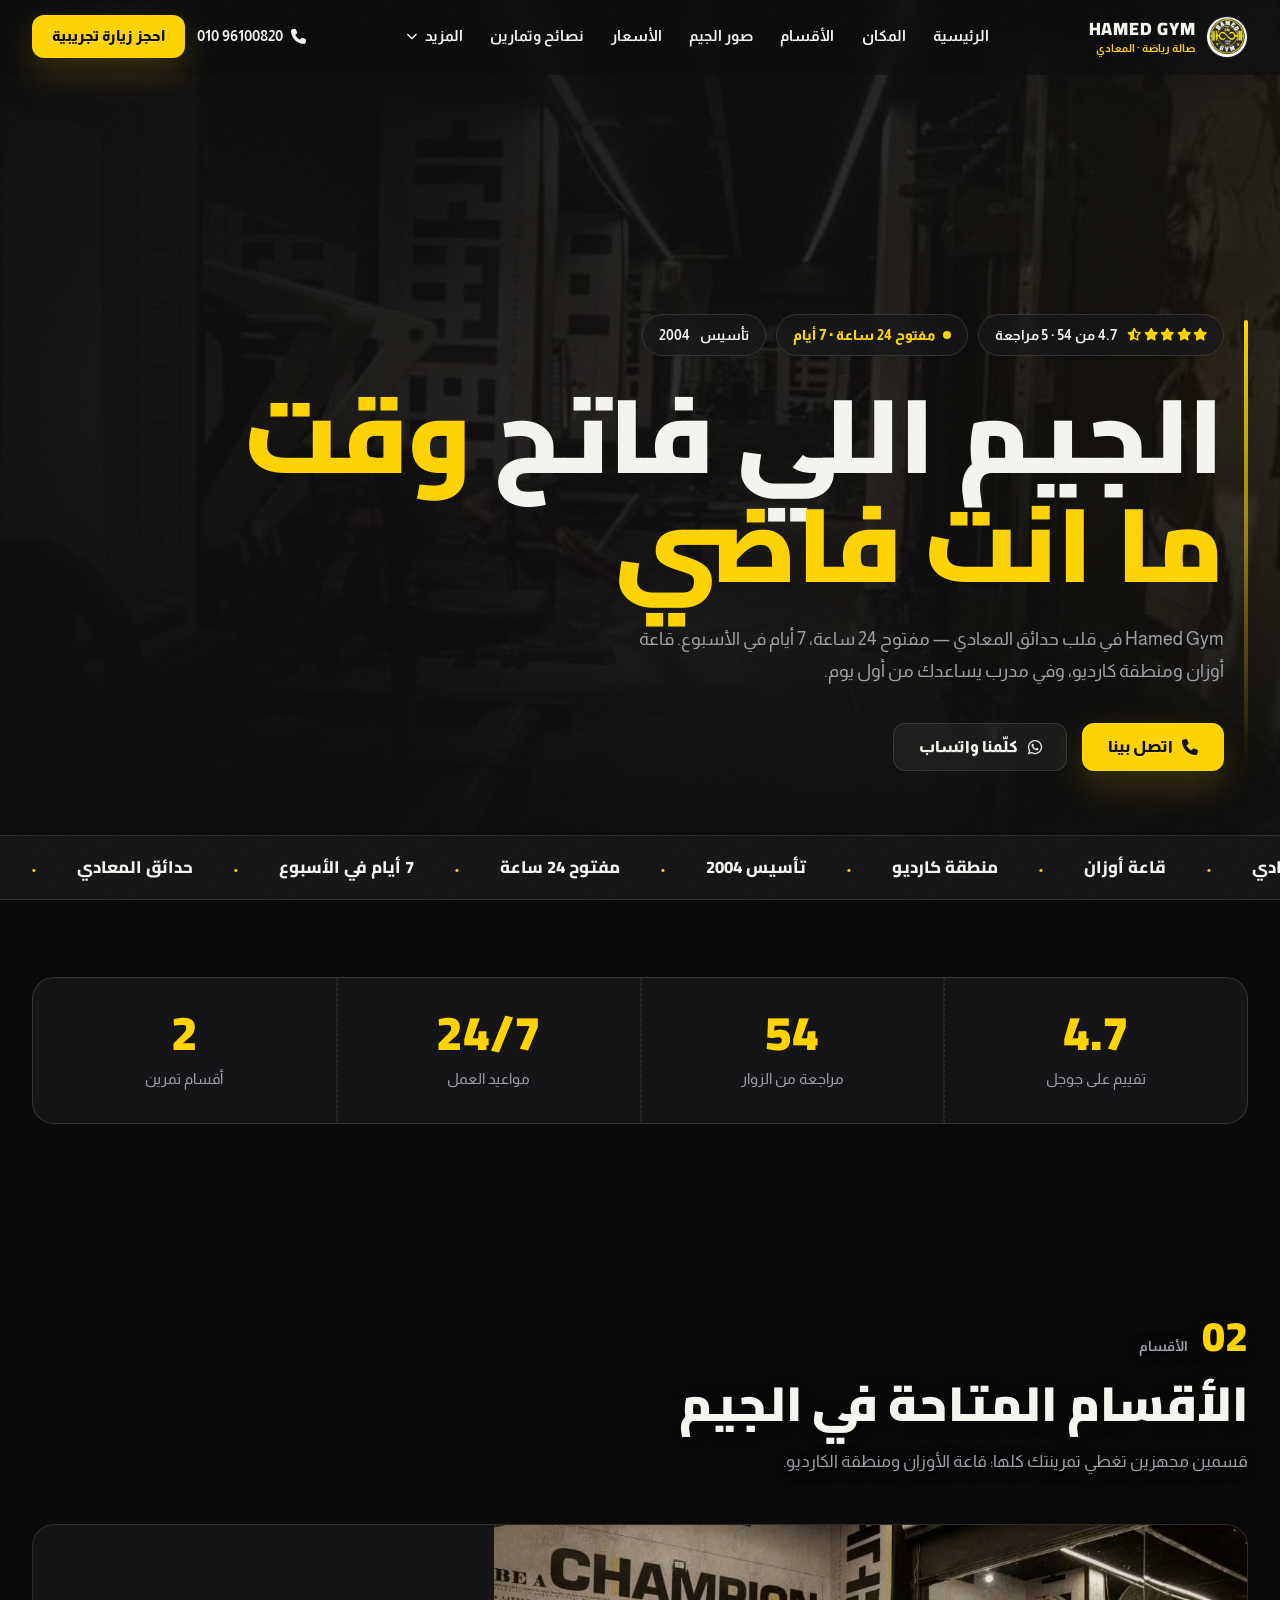
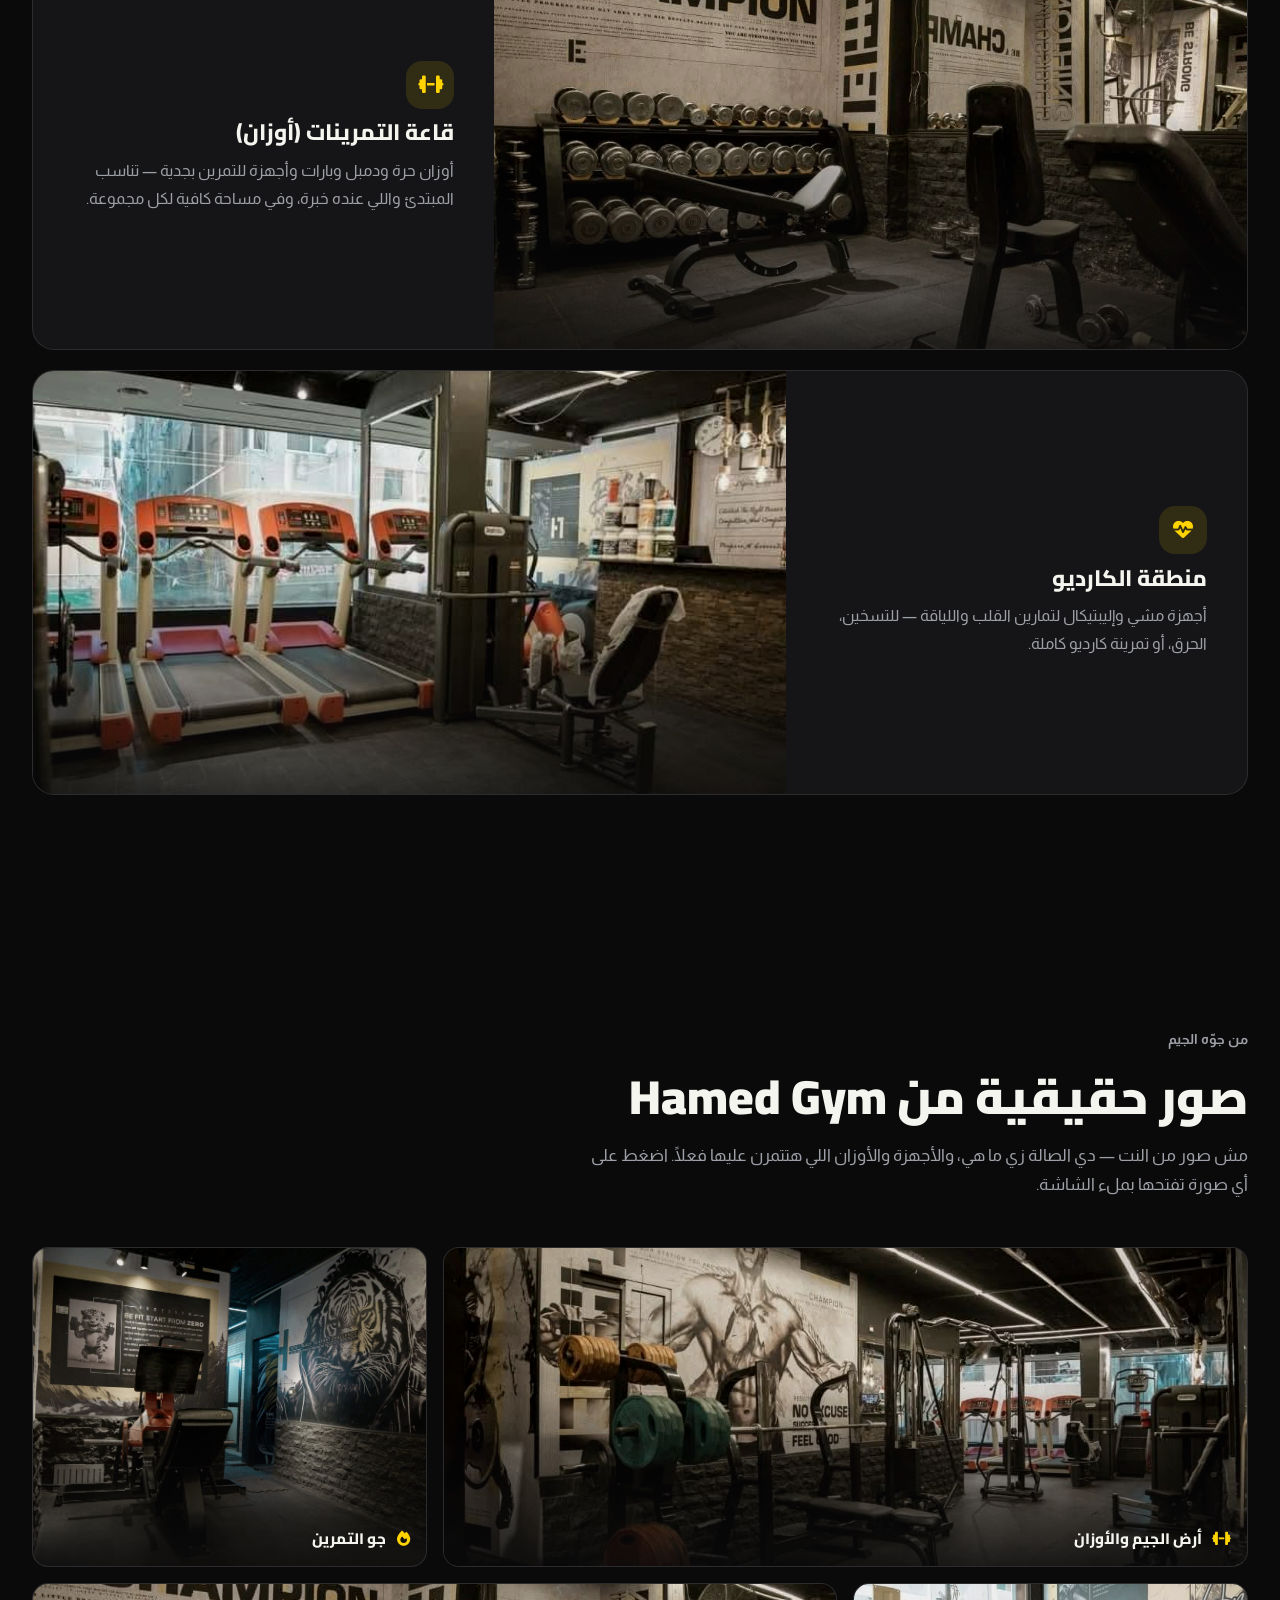
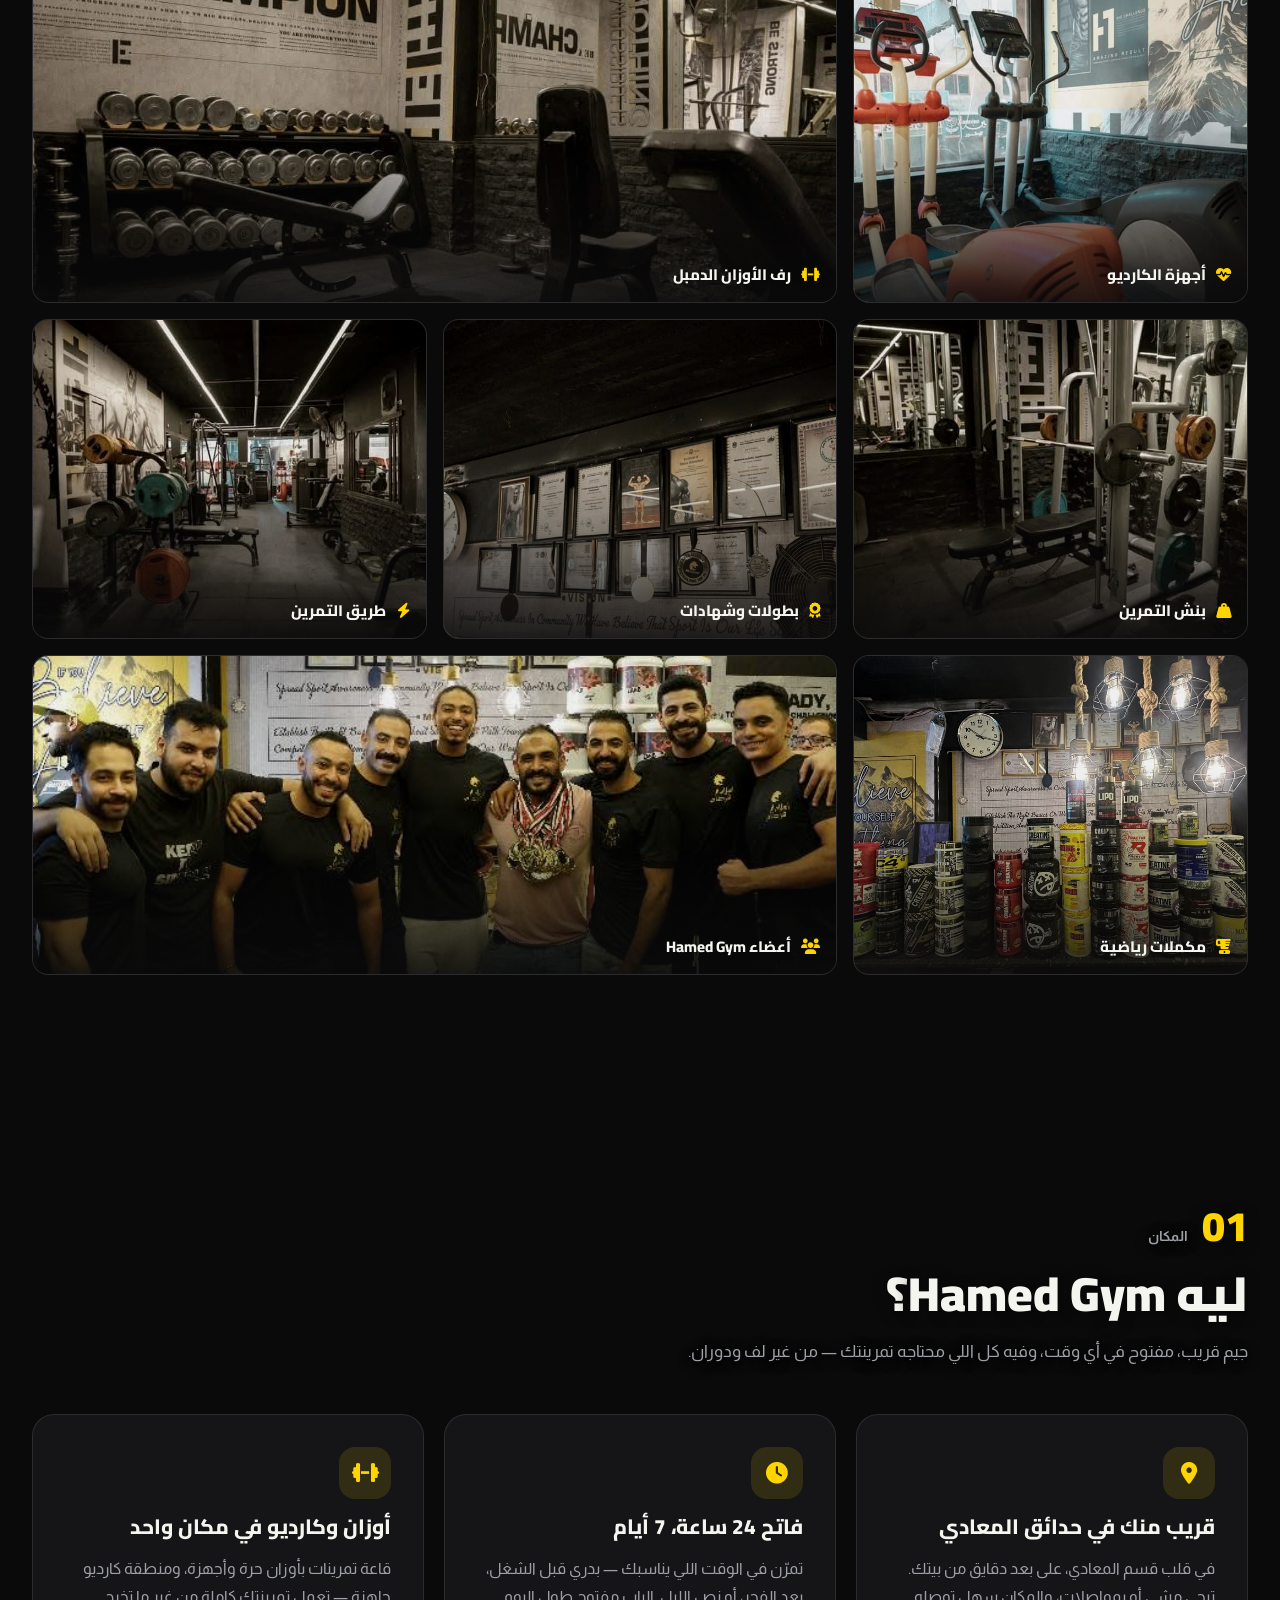
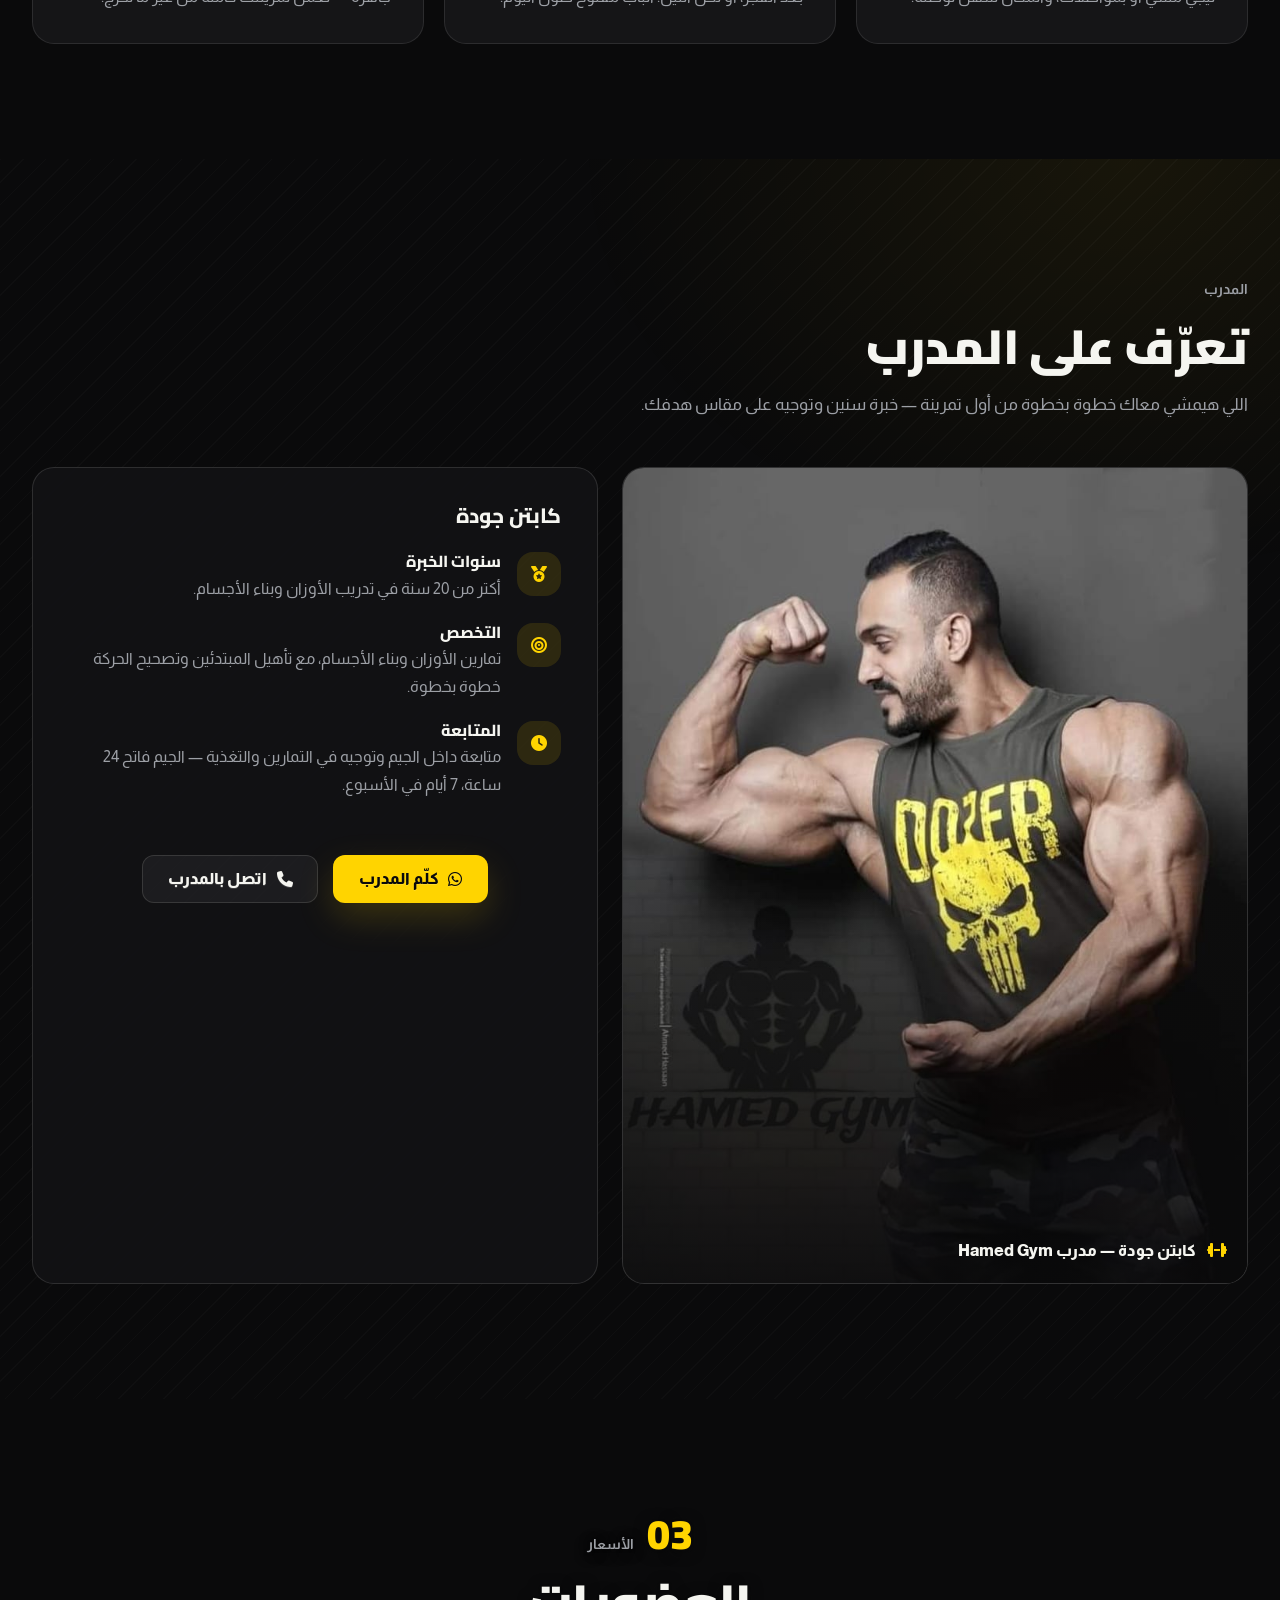
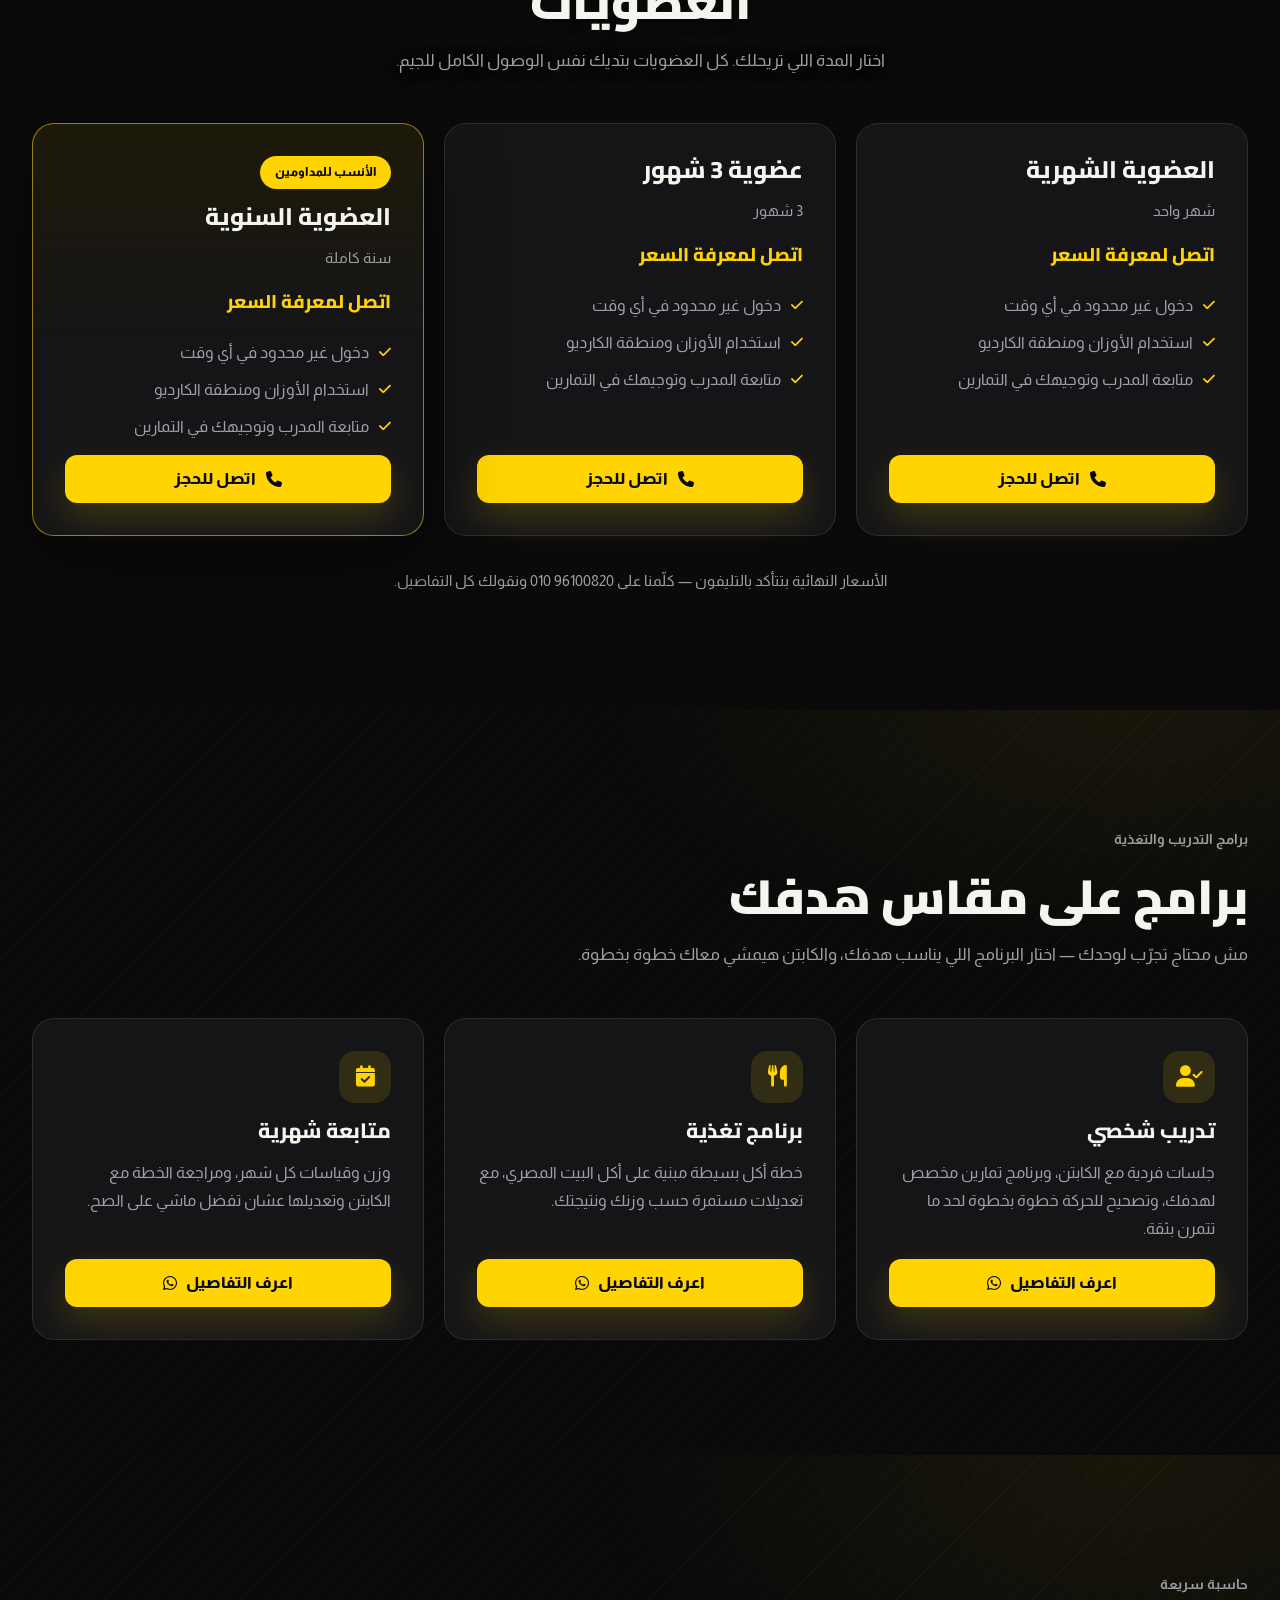
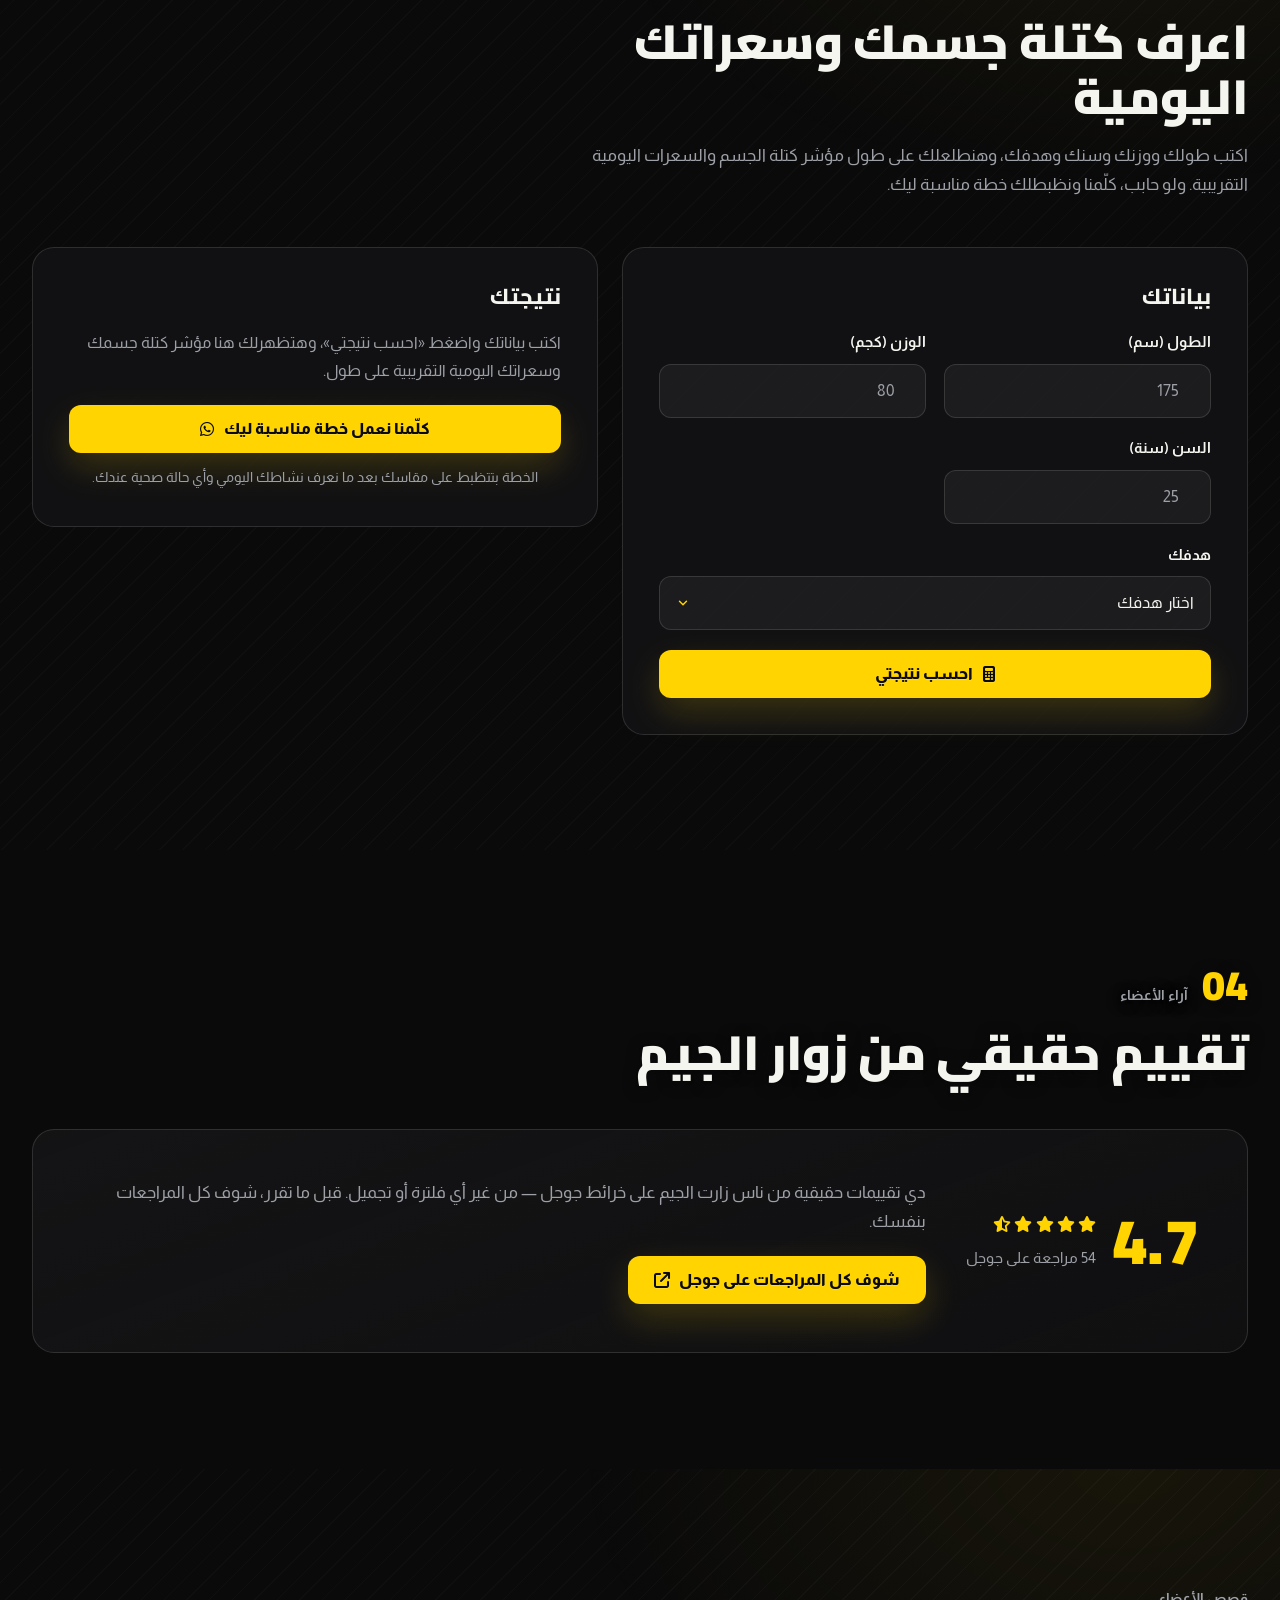
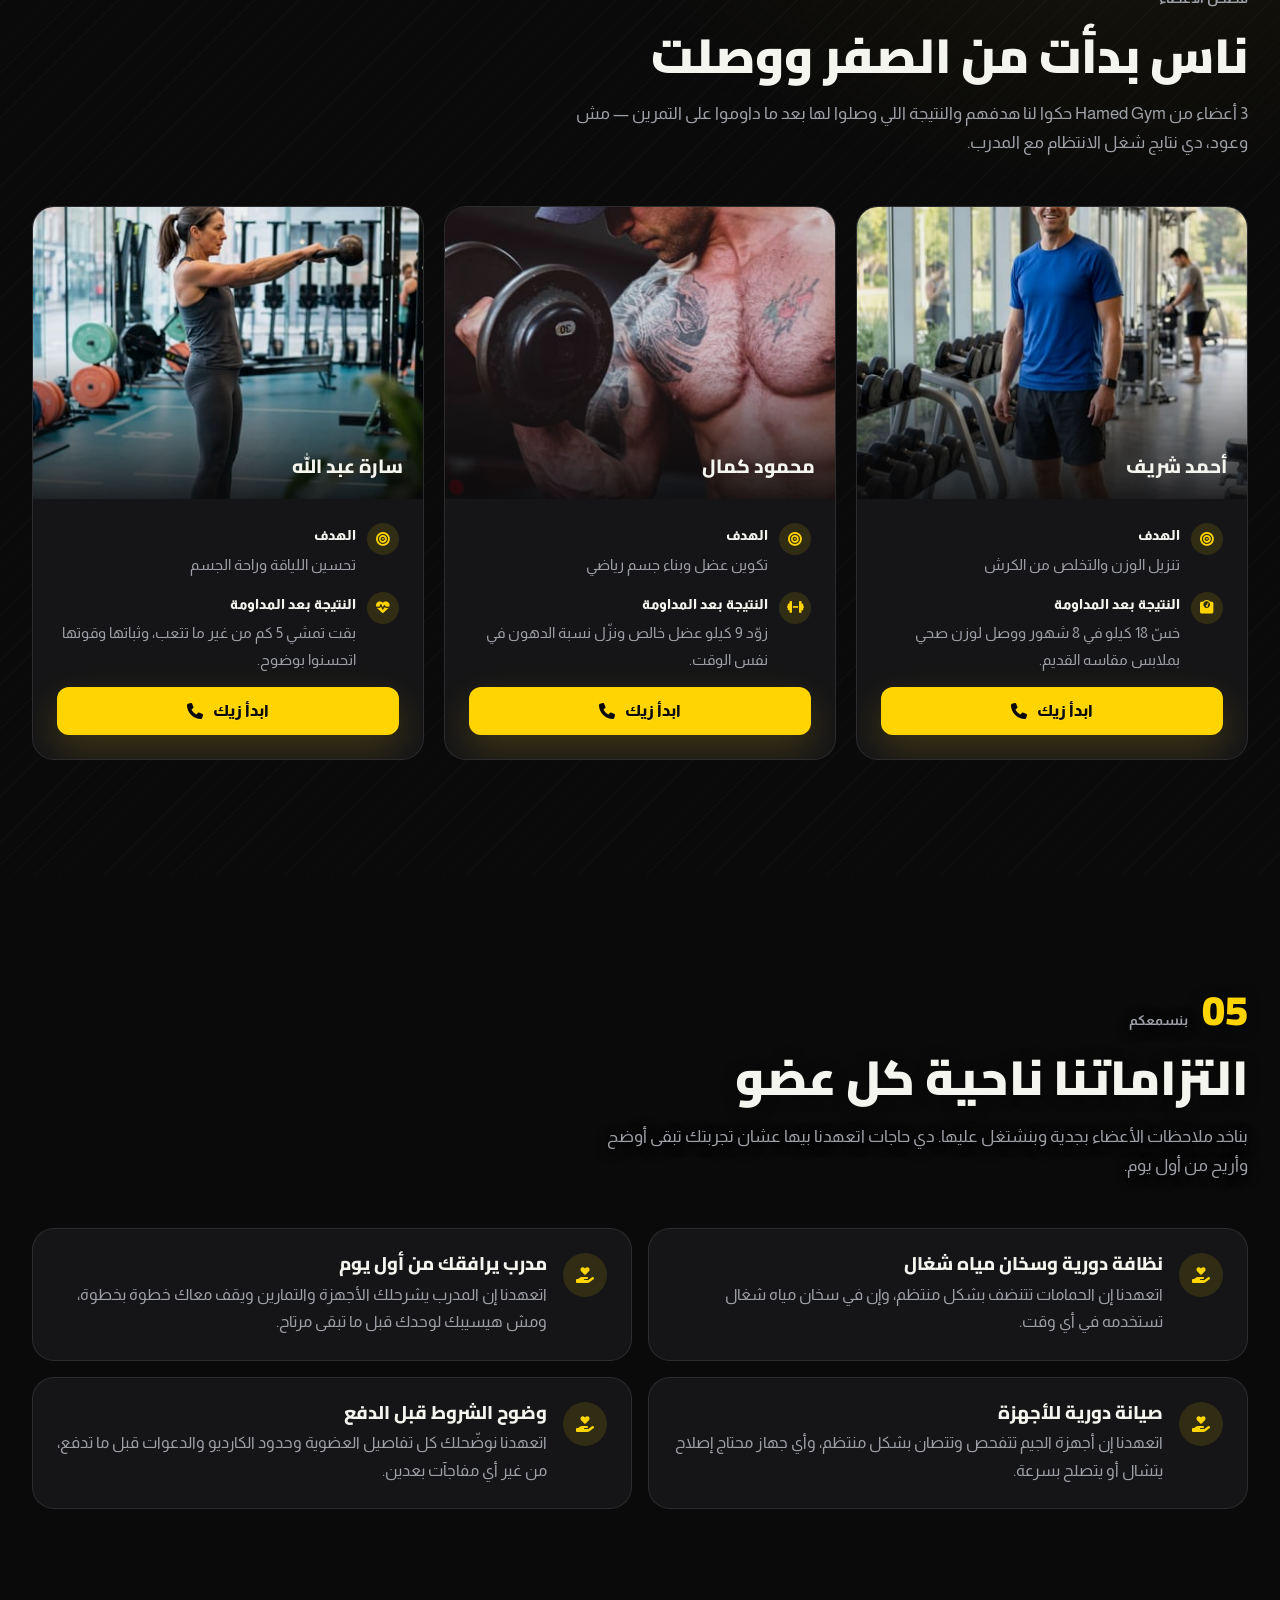
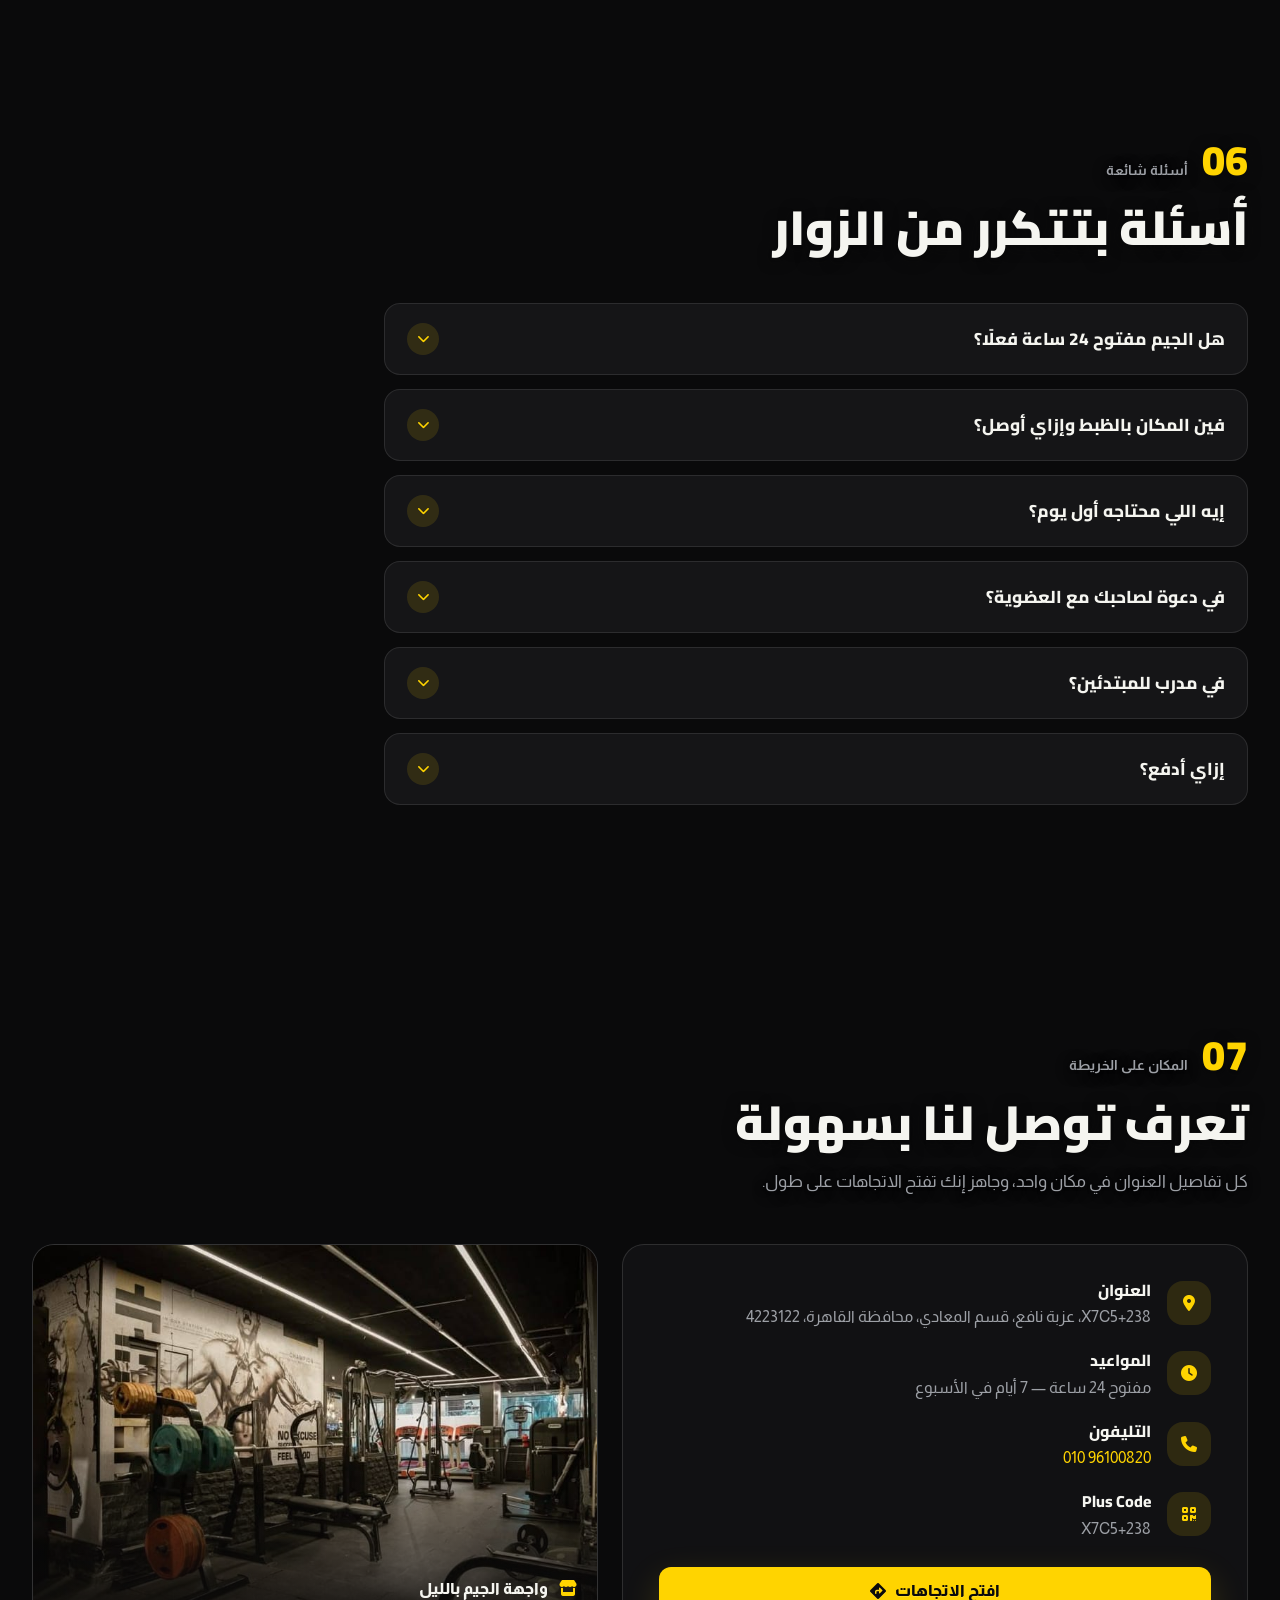
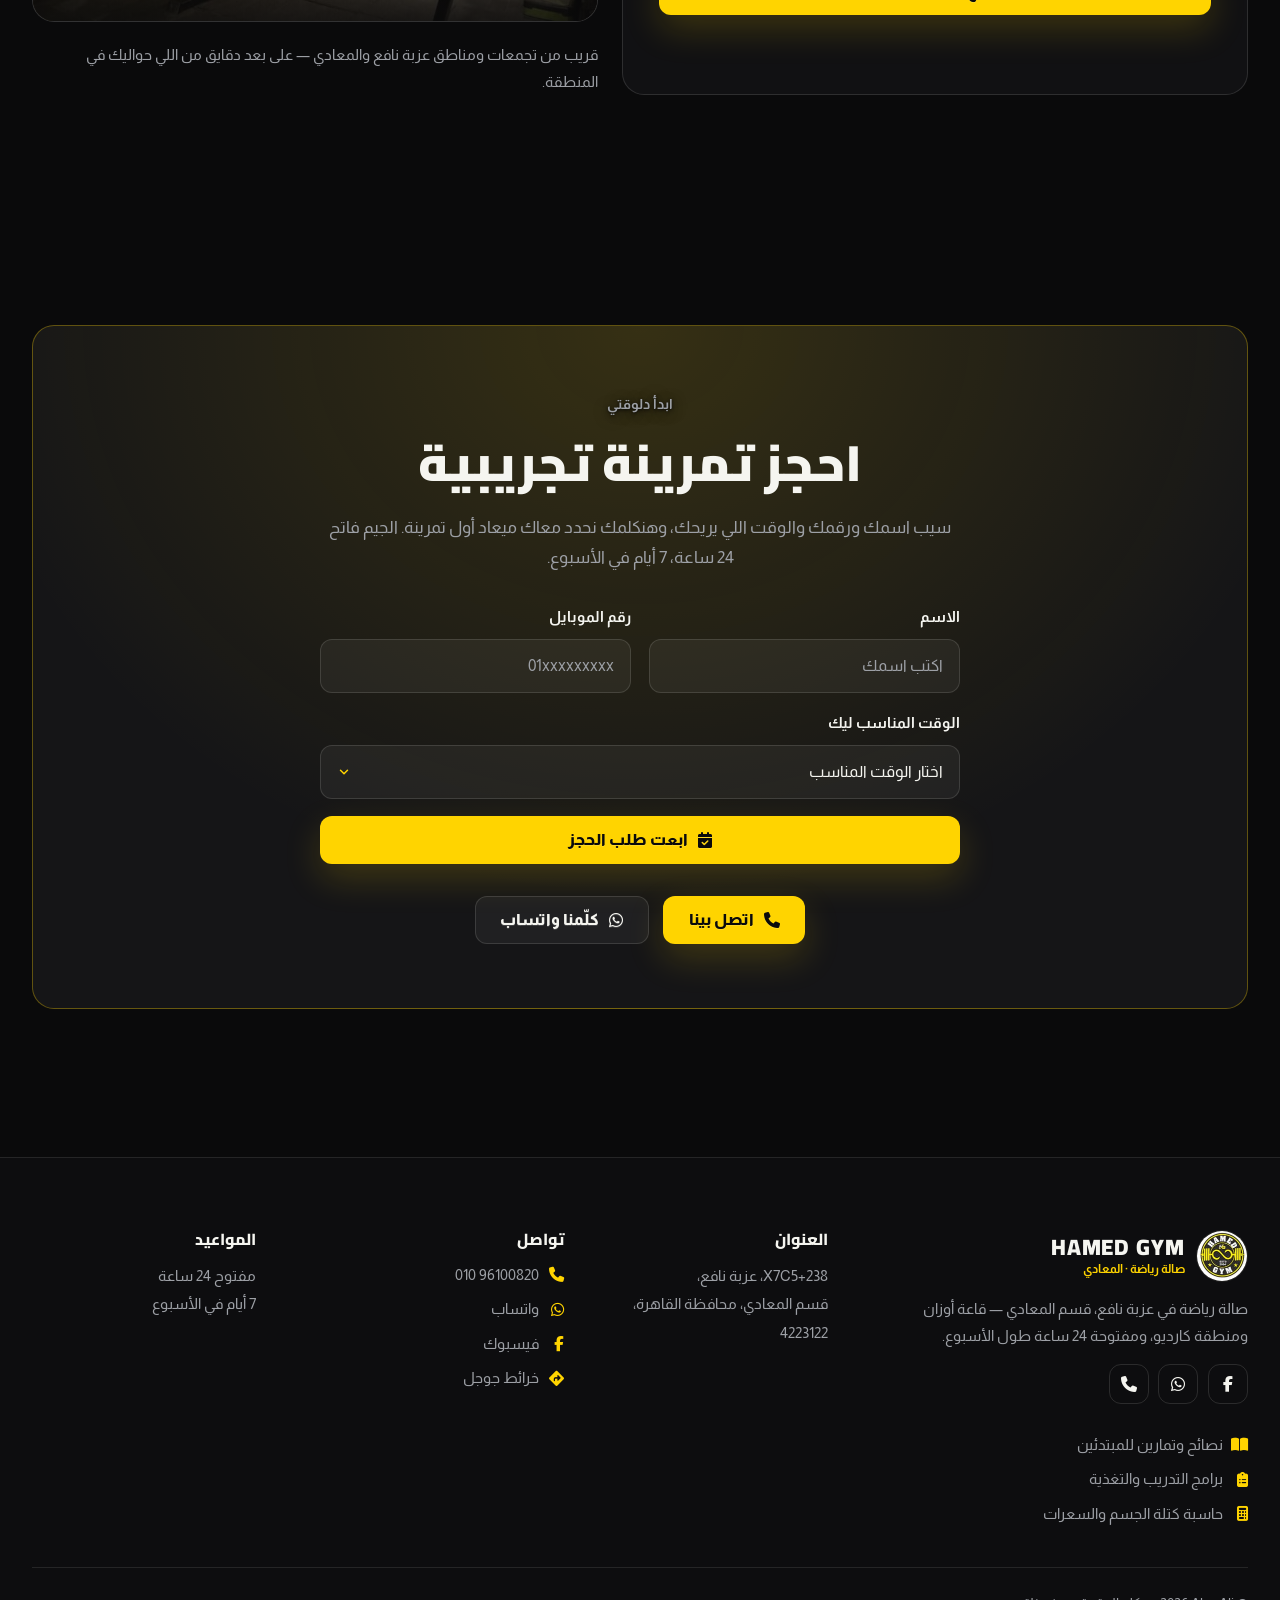
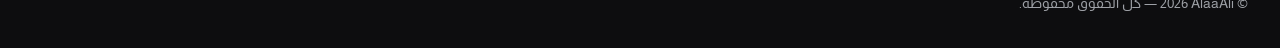
==== index.html @ 1ca91925 "Hamed Gym - pixel-perfect site + Decap CMS" ====
<!DOCTYPE html>
<html lang="ar" dir="rtl" class="scroll-smooth js"><head><script>window.isManagment = "1";</script><script>window.IsManagment = "1";window.APP_PROJECT_ID = "e92ae6b4af1916db12768a7b8a8fb048";window.__CDN_BASE_URL__ = "https:\/\/cdn-cms-s-8-4.f-static.net\/manager\/ai_app_builder\/v3\/assets\/";window.APP_CURRENCIES = {"isActive":false,"currencies":{"EGP":{"code":"EGP","label":"Egypt Pound","symbol":"\u0026#1580;.\u0026#1605;","symbolFirst":true,"rate":1,"isDefault":true}}};window.APP_TAX = {"productsTax":"","regions":[{"id":384735732,"regionName":"Rest of the World","countries":{"REST_WORLD":{}},"tax":{"option":"differentTax","differentTax":{"REST_WORLD":0},"basedOn":"shippingAddress","taxCalAfterShipping":false}}],"countryOptions":[{"code":"REST_WORLD","name":"REST_WORLD","states":[],"requiresState":false}]};window.APP_BUILDER_BASE_PATH = "\/manager\/ai_app_builder\/v3";window.APP_BUILDER_REALTIME_ENABLED = true;</script><link rel="stylesheet" href="assets/cdn-cms-s-8-4.f-static.net/versions/2/system_mini/css/minimize_appBuilder_v3.css" type="text/css" crossorigin="anonymous"><link rel="preconnect" href="https://cdnjs.cloudflare.com"><link rel="dns-prefetch" href="https://images.cdn-files-a.com">
<!-- Regular Meta Info -->
<title>Hamed Gym | صالة رياضة في المعادي — مفتوحة 24 ساعة</title>
<meta name="description" content="Hamed Gym في عزبة نافع بالمعادي: صالة رياضة مفتوحة 24 ساعة بقاعة أوزان ومنطقة كارديو، وتقييم 4.7 من 54 مراجعة على جوجل. اتصل أو...">
<meta name="keywords" content="صالة رياضة المعادي Hamed Gym">
<link rel="canonical" href="https://hamedgym.com/">
<!-- Favicon -->


<!-- Facebook Meta Info -->
<meta property="og:url" content="https://hamedgym.com/">
<meta property="og:image" content="https://hamedgym.com/assets/hero.jpg">
<meta property="og:description" content="Hamed Gym في عزبة نافع بالمعادي: صالة رياضة مفتوحة 24 ساعة بقاعة أوزان ومنطقة كارديو، وتقييم 4.7 من 54 مراجعة على جوجل. اتصل أو...">
<meta property="og:title" content="Hamed Gym | صالة رياضة في المعادي — مفتوحة 24 ساعة">
<meta property="og:site_name" content="Hamed Gym | صالة رياضة في المعادي — مفتوحة 24 ساعة">
<meta property="og:see_also" content="https://hamedgym.com">
<!-- Google+ Meta Info -->
<meta itemprop="name" content="Hamed Gym | صالة رياضة في المعادي — مفتوحة 24 ساعة">
<meta itemprop="description" content="Hamed Gym في عزبة نافع بالمعادي: صالة رياضة مفتوحة 24 ساعة بقاعة أوزان ومنطقة كارديو، وتقييم 4.7 من 54 مراجعة على جوجل. اتصل أو...">
<meta itemprop="image" content="assets/files.cdn-files-a.com/uploads/12644054/normal_6af80e34e3633.jpg">
<!-- Twitter Meta Info -->
<meta name="twitter:card" content="summary_large_image">
<meta name="twitter:url" content="https://hamedgym.com/">
<meta name="twitter:title" content="Hamed Gym | صالة رياضة في المعادي — مفتوحة 24 ساعة">
<meta name="twitter:description" content="Hamed Gym في عزبة نافع بالمعادي: صالة رياضة مفتوحة 24 ساعة بقاعة أوزان ومنطقة كارديو، وتقييم 4.7 من 54 مراجعة على جوجل. اتصل أو...">
<meta name="twitter:image" content="assets/files.cdn-files-a.com/uploads/12644054/normal_6af80e34e3633.jpg">

    <!-- Explain: Shared head content with fonts, Tailwind, daisyUI, and app CSS. -->
<meta charset="UTF-8">
<meta name="viewport" content="width=device-width, initial-scale=1.0">
<meta name="theme-color" content="#0B0B0C">
<script>document.documentElement.classList.add('js');</script>
<script>
/* ResizeObserver loop warnings are harmless (layout-only) — prevent them from surfacing as JS errors */
(function () {
    var RO_PARTS = ['ResizeObserver loop'];

    function isResizeObserverText(text) {
        if (typeof text !== 'string') {
            return false;
        }
        for (var i = 0; i < RO_PARTS.length; i += 1) {
            if (text.indexOf(RO_PARTS[i]) !== -1) {
                return true;
            }
        }
        return false;
    }

    window.addEventListener('error', function (event) {
        if (event && isResizeObserverText(event.message)) {
            event.preventDefault();
            event.stopImmediatePropagation();
            return false;
        }
        return undefined;
    }, true);

    window.addEventListener('unhandledrejection', function (event) {
        var reason = event ? event.reason : null;
        var message = reason && reason.message ? reason.message : '';
        if (isResizeObserverText(message)) {
            event.preventDefault();
            event.stopImmediatePropagation();
            return false;
        }
        return undefined;
    }, true);

    /* Run observer callbacks on the next frame so a callback can never resize itself into a loop */
    if (typeof window.ResizeObserver === 'function' && !window.ResizeObserver.__appFrameWrapped) {
        var NativeResizeObserver = window.ResizeObserver;

        var FrameResizeObserver = function (callback) {
            return new NativeResizeObserver(function (entries, observer) {
                window.requestAnimationFrame(function () {
                    callback(entries, observer);
                });
            });
        };

        FrameResizeObserver.prototype = NativeResizeObserver.prototype;
        FrameResizeObserver.__appFrameWrapped = true;
        window.ResizeObserver = FrameResizeObserver;
    }
})();
</script>

<link rel="stylesheet" href="assets/cdn-cms-s-8-4.f-static.net/manager/ai_app_builder/v3/assets/minimize_css/index.css">
<link rel="stylesheet" href="assets/cdnjs.cloudflare.com/ajax/libs/font-awesome/6.7.2/css/all.min.css">
<link rel="preconnect" href="https://fonts.googleapis.com">
<link rel="preconnect" href="https://fonts.gstatic.com" crossorigin="">
<link href="https://fonts.googleapis.com/css2?family=Cairo:wght@400;600;700;800;900&amp;family=Almarai:wght@400;700;800&amp;display=swap" rel="stylesheet">
<link rel="stylesheet" href="assets/cdn-cms-s-8-4.f-static.net/manager/ai_app_builder/v3/assets/css/theme.css">
<link rel="stylesheet" href="assets/cdn-cms-s-8-4.f-static.net/manager/ai_app_builder/v3/assets/css/main.css">
<link rel="stylesheet" href="assets/cdn-cms-s-8-4.f-static.net/manager/ai_app_builder/v3/assets/css/layout.css">
<link rel="stylesheet" href="assets/cdn-cms-s-8-4.f-static.net/manager/ai_app_builder/v3/assets/css/components.css">
<link rel="stylesheet" href="assets/cdn-cms-s-8-4.f-static.net/manager/ai_app_builder/v3/assets/css/sections.css">
<link rel="stylesheet" href="assets/cdn-cms-s-8-4.f-static.net/manager/ai_app_builder/v3/assets/css/footer.css"><style id="app-builder-recap-style">.grecaptcha-badge { visibility: hidden !important; opacity: 0 !important; pointer-events: none !important; transition: opacity 0.2s ease; }.grecaptcha-badge.app-builder-recap-show { visibility: visible !important; opacity: 1 !important; pointer-events: auto !important; }</style>  <link rel="stylesheet" href="site-fix.css">
  <link rel="icon" type="image/png" href="assets/logo.png">
</head>
<body>
    <a href="#top" class="skip-link">تخطَّ إلى المحتوى</a>
    <!-- Explain: Site navigation header with main navigation and mobile menu. -->
<header id="siteHeader" class="site-header">
    <nav class="site-nav container-shell" aria-label="التنقل الرئيسي">
        <a href="#top" class="brand" aria-label="Hamed Gym — الصفحة الرئيسية">
            <img class="brand__mark" alt="لوجو Hamed Gym" width="42" height="42" src="assets/files.cdn-files-a.com/uploads/12644054/100_6af80e35b2e79.jpg" srcset="assets/files.cdn-files-a.com/uploads/12644054/100_6af80e35b2e79.jpg 100w, assets/files.cdn-files-a.com/uploads/12644054/400_6af80e35b2e79.jpg 400w, assets/files.cdn-files-a.com/uploads/12644054/800_6af80e35b2e79.jpg 800w, assets/files.cdn-files-a.com/uploads/12644054/1200_6af80e35b2e79.jpg 1200w, assets/files.cdn-files-a.com/uploads/12644054/1600_6af80e35b2e79.jpg 1600w, assets/files.cdn-files-a.com/uploads/12644054/2000_6af80e35b2e79.jpg 2000w" sizes="43px" data-sizes-auto="1">
            <span class="brand__text">
                <span class="brand__name">HAMED GYM</span>
                <span class="brand__tag">صالة رياضة · المعادي</span>
            </span>
        </a>

        <div class="nav-links">
            <a href="#top">الرئيسية</a>
            <a href="#place">المكان</a>
            <a href="#facilities">الأقسام</a>
            <a href="#gallery">صور الجيم</a>
            <a href="#pricing">الأسعار</a>
            <a href="tips.html">نصائح وتمارين</a>
            <div class="nav-dropdown" id="navMore">
                <button type="button" class="nav-dropdown__toggle" aria-expanded="false" aria-haspopup="true">
                    المزيد <i class="fa-solid fa-chevron-down" aria-hidden="true"></i>
                </button>
                <div class="nav-dropdown__panel">
                    <a href="#trainer">المدرب</a>
                    <a href="#programs">برامج التدريب والتغذية</a>
                    <a href="#reviews">آراء الأعضاء</a>
                    <a href="#stories">قصص الأعضاء</a>
                    <a href="#calculator">حاسبة السعرات</a>
                    <a href="#faq">أسئلة شائعة</a>
                    <a href="#location">الموقع</a>
                </div>
            </div>
        </div>

        <div class="nav-actions">
            <a href="tel:+201096100820" class="nav-phone">
                <i class="fa-solid fa-phone" aria-hidden="true"></i>
                <span class="num">010 96100820</span>
            </a>
            <a href="#cta" class="btn btn-accent btn-sm nav-cta">احجز زيارة تجريبية</a>
            <button type="button" id="navOpenButton" class="nav-toggle" aria-label="افتح القائمة" aria-expanded="false" aria-controls="navOverlay">
                <i class="fa-solid fa-bars" aria-hidden="true"></i>
            </button>
        </div>
    </nav>

    <div id="navOverlay" class="nav-overlay" aria-hidden="true">
        <div class="container-shell nav-overlay__top">
            <a href="#top" class="brand" aria-label="Hamed Gym — الصفحة الرئيسية">
                <img class="brand__mark" alt="لوجو Hamed Gym" width="42" height="42" src="assets/files.cdn-files-a.com/uploads/12644054/800_6af80e35b2e79.jpg" srcset="assets/files.cdn-files-a.com/uploads/12644054/100_6af80e35b2e79.jpg 100w, assets/files.cdn-files-a.com/uploads/12644054/400_6af80e35b2e79.jpg 400w, assets/files.cdn-files-a.com/uploads/12644054/800_6af80e35b2e79.jpg 800w, assets/files.cdn-files-a.com/uploads/12644054/1200_6af80e35b2e79.jpg 1200w, assets/files.cdn-files-a.com/uploads/12644054/1600_6af80e35b2e79.jpg 1600w, assets/files.cdn-files-a.com/uploads/12644054/2000_6af80e35b2e79.jpg 2000w" sizes="100vw" data-sizes-auto="1">
                <span class="brand__text">
                    <span class="brand__name">HAMED GYM</span>
                    <span class="brand__tag">صالة رياضة · المعادي</span>
                </span>
            </a>
            <button type="button" id="navCloseButton" class="nav-toggle" aria-label="اقفل القائمة">
                <i class="fa-solid fa-xmark" aria-hidden="true"></i>
            </button>
        </div>

        <div class="container-shell nav-overlay__body">
            <nav class="nav-overlay__links" aria-label="قائمة الموبايل">
                <a href="#top">الرئيسية <i class="fa-solid fa-house" aria-hidden="true"></i></a>
                <a href="#place">المكان <i class="fa-solid fa-location-dot" aria-hidden="true"></i></a>
                <a href="#facilities">الأقسام <i class="fa-solid fa-dumbbell" aria-hidden="true"></i></a>
                <a href="#gallery">صور الجيم <i class="fa-solid fa-images" aria-hidden="true"></i></a>
                <a href="#trainer">المدرب <i class="fa-solid fa-user" aria-hidden="true"></i></a>
                <a href="#pricing">الأسعار <i class="fa-solid fa-tag" aria-hidden="true"></i></a>
                <a href="tips.html">نصائح وتمارين <i class="fa-solid fa-book-open" aria-hidden="true"></i></a>
                <a href="#reviews">آراء الأعضاء <i class="fa-solid fa-star" aria-hidden="true"></i></a>
                <a href="#stories">قصص الأعضاء <i class="fa-solid fa-medal" aria-hidden="true"></i></a>
                <a href="#programs">برامج التدريب والتغذية <i class="fa-solid fa-clipboard-list" aria-hidden="true"></i></a>
                <a href="#faq">أسئلة شائعة <i class="fa-solid fa-circle-question" aria-hidden="true"></i></a>
                <a href="#calculator">حاسبة السعرات <i class="fa-solid fa-calculator" aria-hidden="true"></i></a>
            </nav>
            <div class="nav-overlay__foot">
                <a href="#cta" class="btn btn-accent">احجز زيارة تجريبية</a>
                <a href="tel:+201096100820" class="btn btn-ghost"><i class="fa-solid fa-phone" aria-hidden="true"></i> <span class="num">010 96100820</span></a>
                <a href="https://wa.me/201096100820" target="_blank" rel="noopener" class="btn btn-ghost"><i class="fa-brands fa-whatsapp" aria-hidden="true"></i> واتساب</a>
            </div>
        </div>
    </div>
</header>    <main id="top">
        <!-- Explain: Homepage shell with hero and feature sections. -->
<section class="hero" aria-labelledby="heroTitle">
    <img class="hero__bg" alt="قاعة تمرينات Hamed Gym بأجهزة وأوزان" sizes="1045px" src="assets/files.cdn-files-a.com/uploads/12644054/1200_6af80e381f04b.jpg" srcset="assets/files.cdn-files-a.com/uploads/12644054/100_6af80e381f04b.jpg 100w, assets/files.cdn-files-a.com/uploads/12644054/400_6af80e381f04b.jpg 400w, assets/files.cdn-files-a.com/uploads/12644054/800_6af80e381f04b.jpg 800w, assets/files.cdn-files-a.com/uploads/12644054/1200_6af80e381f04b.jpg 1200w, assets/files.cdn-files-a.com/uploads/12644054/1600_6af80e381f04b.jpg 1600w, assets/files.cdn-files-a.com/uploads/12644054/2000_6af80e381f04b.jpg 2000w" data-sizes-auto="1">
    <span class="hero__scrim" aria-hidden="true"></span>

    <div class="hero__inner">
        <div class="container-shell">
            <div class="hero__content">
                <div class="hero__meta reveal is-visible">
                    <span class="hero__badge">
                        <span class="hero__stars" aria-hidden="true">
                            <i class="fa-solid fa-star"></i>
                            <i class="fa-solid fa-star"></i>
                            <i class="fa-solid fa-star"></i>
                            <i class="fa-solid fa-star"></i>
                            <i class="fa-solid fa-star-half-stroke"></i>
                        </span>
                        <span><span class="num">4.7</span> من <span class="num">5</span> · <span class="num">54</span> مراجعة</span>
                    </span>
                    <span class="hero__badge">
                        <span class="hero__live"><span class="hero__dot" aria-hidden="true"></span> مفتوح 24 ساعة · 7 أيام</span>
                    </span>
                    <span class="hero__badge">تأسيس <span class="num">2004</span></span>
                </div>
                <h1 id="heroTitle" class="hero__title reveal is-visible">الجيم اللي فاتح <em>وقت ما انت فاضي</em></h1>
                <p class="hero__text reveal">Hamed Gym في قلب حدائق المعادي — مفتوح 24 ساعة، 7 أيام في الأسبوع. قاعة أوزان ومنطقة كارديو، وفي مدرب يساعدك من أول يوم.</p>
                <div class="hero__actions reveal">
                    <a href="tel:+201096100820" class="btn btn-accent"><i class="fa-solid fa-phone" aria-hidden="true"></i> اتصل بينا</a>
                    <a href="https://wa.me/201096100820" target="_blank" rel="noopener" class="btn btn-ghost"><i class="fa-brands fa-whatsapp" aria-hidden="true"></i> كلّمنا واتساب</a>
                </div>
            </div>
        </div>
    </div>

        <div class="marquee" aria-hidden="true">
        <div class="marquee__track">
                                            <span class="marquee__item">مفتوح 24 ساعة</span>
                <span class="marquee__sep">•</span>
                                <span class="marquee__item">7 أيام في الأسبوع</span>
                <span class="marquee__sep">•</span>
                                <span class="marquee__item">حدائق المعادي</span>
                <span class="marquee__sep">•</span>
                                <span class="marquee__item">قاعة أوزان</span>
                <span class="marquee__sep">•</span>
                                <span class="marquee__item">منطقة كارديو</span>
                <span class="marquee__sep">•</span>
                                <span class="marquee__item">تأسيس 2004</span>
                <span class="marquee__sep">•</span>
                                                            <span class="marquee__item">مفتوح 24 ساعة</span>
                <span class="marquee__sep">•</span>
                                <span class="marquee__item">7 أيام في الأسبوع</span>
                <span class="marquee__sep">•</span>
                                <span class="marquee__item">حدائق المعادي</span>
                <span class="marquee__sep">•</span>
                                <span class="marquee__item">قاعة أوزان</span>
                <span class="marquee__sep">•</span>
                                <span class="marquee__item">منطقة كارديو</span>
                <span class="marquee__sep">•</span>
                                <span class="marquee__item">تأسيس 2004</span>
                <span class="marquee__sep">•</span>
                                    </div>
    </div>
</section>        <!-- Explain: Key statistics and metrics for the gym. -->
<section class="section-pad section-pad--tight" aria-label="أرقام سريعة عن الجيم">
    <div class="container-shell">
                <ul class="stats reveal">
                        <li class="stat">
                <span class="stat__num num">4.7</span>
                <span class="stat__label">تقييم على جوجل</span>
            </li>
                        <li class="stat">
                <span class="stat__num num">54</span>
                <span class="stat__label">مراجعة من الزوار</span>
            </li>
                        <li class="stat">
                <span class="stat__num num">24/7</span>
                <span class="stat__label">مواعيد العمل</span>
            </li>
                        <li class="stat">
                <span class="stat__num num">2</span>
                <span class="stat__label">أقسام تمرين</span>
            </li>
                    </ul>
    </div>
</section>        <!-- Explain: Section detailing available gym facilities and areas with updated imagery and styling. -->
<section id="facilities" class="section-pad section--media" style="background-image: url('assets/files.cdn-files-a.com/uploads/12644054/2000_6af80e3691d55.jpg');" aria-labelledby="facilitiesTitle">
    <div class="container-shell">
        <div class="section-head reveal">
            <p class="section-index"><span class="section-index__num num">02</span><span class="section-index__label">الأقسام</span></p>
            <h2 id="facilitiesTitle" class="section-title">الأقسام المتاحة في الجيم</h2>
            <p class="section-lead">قسمين مجهزين تغطي تمرينتك كلها: قاعة الأوزان ومنطقة الكارديو.</p>
        </div>
                <div class="card-grid card-grid--2">
                        <article class="area-card reveal">
                <div class="area-card__media">
                    <img alt="رف دمبل كامل قدام جدارية CHAMPION داخل قاعة الأوزان في Hamed Gym" src="assets/files.cdn-files-a.com/uploads/12644054/800_6af80e392976b.jpg" srcset="assets/files.cdn-files-a.com/uploads/12644054/100_6af80e392976b.jpg 100w, assets/files.cdn-files-a.com/uploads/12644054/400_6af80e392976b.jpg 400w, assets/files.cdn-files-a.com/uploads/12644054/800_6af80e392976b.jpg 800w, assets/files.cdn-files-a.com/uploads/12644054/1200_6af80e392976b.jpg 1200w, assets/files.cdn-files-a.com/uploads/12644054/1600_6af80e392976b.jpg 1600w, assets/files.cdn-files-a.com/uploads/12644054/2000_6af80e392976b.jpg 2000w" loading="lazy" sizes="683px" data-sizes-auto="1">
                </div>
                <div class="area-card__body">
                    <span class="area-card__icon"><i class="fa-solid fa-dumbbell" aria-hidden="true"></i></span>
                    <h3 class="area-card__title">قاعة التمرينات (أوزان)</h3>
                    <p class="area-card__text">أوزان حرة ودمبل وبارات وأجهزة للتمرين بجدية — تناسب المبتدئ واللي عنده خبرة، وفي مساحة كافية لكل مجموعة.</p>
                </div>
            </article>
                        <article class="area-card reveal">
                <div class="area-card__media">
                    <img alt="أجهزة مشي كهربائية جوه منطقة الكارديو في Hamed Gym" src="assets/files.cdn-files-a.com/uploads/12644054/800_6af80e36ebcf6.jpg" srcset="assets/files.cdn-files-a.com/uploads/12644054/100_6af80e36ebcf6.jpg 100w, assets/files.cdn-files-a.com/uploads/12644054/400_6af80e36ebcf6.jpg 400w, assets/files.cdn-files-a.com/uploads/12644054/800_6af80e36ebcf6.jpg 800w, assets/files.cdn-files-a.com/uploads/12644054/1200_6af80e36ebcf6.jpg 1200w, assets/files.cdn-files-a.com/uploads/12644054/1600_6af80e36ebcf6.jpg 1600w, assets/files.cdn-files-a.com/uploads/12644054/2000_6af80e36ebcf6.jpg 2000w" loading="lazy" sizes="683px" data-sizes-auto="1">
                </div>
                <div class="area-card__body">
                    <span class="area-card__icon"><i class="fa-solid fa-heart-pulse" aria-hidden="true"></i></span>
                    <h3 class="area-card__title">منطقة الكارديو</h3>
                    <p class="area-card__text">أجهزة مشي وإليبتيكال لتمارين القلب واللياقة — للتسخين، الحرق، أو تمرينة كارديو كاملة.</p>
                </div>
            </article>
                    </div>
    </div>
</section>        <!-- Explain: Gallery of real gym photos with a fullscreen lightbox viewer. -->
<!-- Hamed Gym — معرض صور حقيقية من داخل الجيم + عارض ملء الشاشة -->
<section id="gallery" class="section-pad" aria-labelledby="galleryTitle">
    <div class="container-shell">
        <div class="section-head reveal">
            <p class="section-index"><span class="section-index__label">من جوّه الجيم</span></p>
            <h2 id="galleryTitle" class="section-title">صور حقيقية من Hamed Gym</h2>
            <p class="section-lead">مش صور من النت — دي الصالة زي ما هي، والأجهزة والأوزان اللي هتتمرن عليها فعلًا. اضغط على أي صورة تفتحها بملء الشاشة.</p>
        </div>
                <div class="gallery-grid">
                        <figure class="gallery-tile gallery-tile--wide reveal">
                <img alt="أوزان وأطباق حديد وأجهزة في قاعة Hamed Gym" src="assets/files.cdn-files-a.com/uploads/12644054/800_6af80e3691d55.jpg" srcset="assets/files.cdn-files-a.com/uploads/12644054/100_6af80e3691d55.jpg 100w, assets/files.cdn-files-a.com/uploads/12644054/400_6af80e3691d55.jpg 400w, assets/files.cdn-files-a.com/uploads/12644054/800_6af80e3691d55.jpg 800w, assets/files.cdn-files-a.com/uploads/12644054/1200_6af80e3691d55.jpg 1200w, assets/files.cdn-files-a.com/uploads/12644054/1600_6af80e3691d55.jpg 1600w, assets/files.cdn-files-a.com/uploads/12644054/2000_6af80e3691d55.jpg 2000w" loading="lazy" sizes="683px" data-sizes-auto="1">
                <button type="button" class="gallery-tile__zoom" data-image="assets/files.cdn-files-a.com/uploads/12644054/normal_6af80e3691d55.jpg" data-caption="أرض الجيم والأوزان" aria-label="اعرض صورة أرض الجيم والأوزان بملء الشاشة"><i class="fa-solid fa-expand" aria-hidden="true"></i></button>
                <figcaption class="gallery-tile__label"><i class="fa-solid fa-dumbbell" aria-hidden="true"></i> أرض الجيم والأوزان</figcaption>
            </figure>
                        <figure class="gallery-tile reveal">
                <img alt="رسم جدارية على حيطة الجيم وجهاز تمرين أرجل" src="assets/files.cdn-files-a.com/uploads/12644054/400_6af80e399331c.jpg" srcset="assets/files.cdn-files-a.com/uploads/12644054/100_6af80e399331c.jpg 100w, assets/files.cdn-files-a.com/uploads/12644054/400_6af80e399331c.jpg 400w, assets/files.cdn-files-a.com/uploads/12644054/800_6af80e399331c.jpg 800w, assets/files.cdn-files-a.com/uploads/12644054/1200_6af80e399331c.jpg 1200w, assets/files.cdn-files-a.com/uploads/12644054/1600_6af80e399331c.jpg 1600w, assets/files.cdn-files-a.com/uploads/12644054/2000_6af80e399331c.jpg 2000w" loading="lazy" sizes="274px" data-sizes-auto="1">
                <button type="button" class="gallery-tile__zoom" data-image="assets/files.cdn-files-a.com/uploads/12644054/normal_6af80e399331c.jpg" data-caption="جو التمرين" aria-label="اعرض صورة جو التمرين بملء الشاشة"><i class="fa-solid fa-expand" aria-hidden="true"></i></button>
                <figcaption class="gallery-tile__label"><i class="fa-solid fa-fire" aria-hidden="true"></i> جو التمرين</figcaption>
            </figure>
                        <figure class="gallery-tile reveal">
                <img alt="أجهزة إليبتيكال في منطقة الكارديو بـ Hamed Gym" src="assets/files.cdn-files-a.com/uploads/12644054/400_6af80e37b3408.jpg" srcset="assets/files.cdn-files-a.com/uploads/12644054/100_6af80e37b3408.jpg 100w, assets/files.cdn-files-a.com/uploads/12644054/400_6af80e37b3408.jpg 400w, assets/files.cdn-files-a.com/uploads/12644054/800_6af80e37b3408.jpg 800w, assets/files.cdn-files-a.com/uploads/12644054/1200_6af80e37b3408.jpg 1200w, assets/files.cdn-files-a.com/uploads/12644054/1600_6af80e37b3408.jpg 1600w, assets/files.cdn-files-a.com/uploads/12644054/2000_6af80e37b3408.jpg 2000w" loading="lazy" sizes="391px" data-sizes-auto="1">
                <button type="button" class="gallery-tile__zoom" data-image="assets/files.cdn-files-a.com/uploads/12644054/normal_6af80e37b3408.jpg" data-caption="أجهزة الكارديو" aria-label="اعرض صورة أجهزة الكارديو بملء الشاشة"><i class="fa-solid fa-expand" aria-hidden="true"></i></button>
                <figcaption class="gallery-tile__label"><i class="fa-solid fa-heart-pulse" aria-hidden="true"></i> أجهزة الكارديو</figcaption>
            </figure>
                        <figure class="gallery-tile gallery-tile--wide reveal">
                <img alt="رف دمبل كامل قدام جدارية CHAMPION في Hamed Gym" src="assets/files.cdn-files-a.com/uploads/12644054/800_6af80e392976b.jpg" srcset="assets/files.cdn-files-a.com/uploads/12644054/100_6af80e392976b.jpg 100w, assets/files.cdn-files-a.com/uploads/12644054/400_6af80e392976b.jpg 400w, assets/files.cdn-files-a.com/uploads/12644054/800_6af80e392976b.jpg 800w, assets/files.cdn-files-a.com/uploads/12644054/1200_6af80e392976b.jpg 1200w, assets/files.cdn-files-a.com/uploads/12644054/1600_6af80e392976b.jpg 1600w, assets/files.cdn-files-a.com/uploads/12644054/2000_6af80e392976b.jpg 2000w" loading="lazy" sizes="683px" data-sizes-auto="1">
                <button type="button" class="gallery-tile__zoom" data-image="assets/files.cdn-files-a.com/uploads/12644054/normal_6af80e392976b.jpg" data-caption="رف الأوزان الدمبل" aria-label="اعرض صورة رف الأوزان الدمبل بملء الشاشة"><i class="fa-solid fa-expand" aria-hidden="true"></i></button>
                <figcaption class="gallery-tile__label"><i class="fa-solid fa-dumbbell" aria-hidden="true"></i> رف الأوزان الدمبل</figcaption>
            </figure>
                        <figure class="gallery-tile reveal">
                <img alt="بنش أوزان وأجهزة تمرين قدام مرايا الجيم" src="assets/files.cdn-files-a.com/uploads/12644054/400_6af80e37643d5.jpg" srcset="assets/files.cdn-files-a.com/uploads/12644054/100_6af80e37643d5.jpg 100w, assets/files.cdn-files-a.com/uploads/12644054/400_6af80e37643d5.jpg 400w, assets/files.cdn-files-a.com/uploads/12644054/800_6af80e37643d5.jpg 800w, assets/files.cdn-files-a.com/uploads/12644054/1200_6af80e37643d5.jpg 1200w, assets/files.cdn-files-a.com/uploads/12644054/1600_6af80e37643d5.jpg 1600w, assets/files.cdn-files-a.com/uploads/12644054/2000_6af80e37643d5.jpg 2000w" loading="lazy" sizes="274px" data-sizes-auto="1">
                <button type="button" class="gallery-tile__zoom" data-image="assets/files.cdn-files-a.com/uploads/12644054/normal_6af80e37643d5.jpg" data-caption="بنش التمرين" aria-label="اعرض صورة بنش التمرين بملء الشاشة"><i class="fa-solid fa-expand" aria-hidden="true"></i></button>
                <figcaption class="gallery-tile__label"><i class="fa-solid fa-weight-hanging" aria-hidden="true"></i> بنش التمرين</figcaption>
            </figure>
                        <figure class="gallery-tile reveal">
                <img alt="حيطة عليها شهادات وميداليات بطولات أعضاء Hamed Gym" src="assets/files.cdn-files-a.com/uploads/12644054/400_6af80e3873136.jpg" srcset="assets/files.cdn-files-a.com/uploads/12644054/100_6af80e3873136.jpg 100w, assets/files.cdn-files-a.com/uploads/12644054/400_6af80e3873136.jpg 400w, assets/files.cdn-files-a.com/uploads/12644054/800_6af80e3873136.jpg 800w, assets/files.cdn-files-a.com/uploads/12644054/1200_6af80e3873136.jpg 1200w, assets/files.cdn-files-a.com/uploads/12644054/1600_6af80e3873136.jpg 1600w, assets/files.cdn-files-a.com/uploads/12644054/2000_6af80e3873136.jpg 2000w" loading="lazy" sizes="391px" data-sizes-auto="1">
                <button type="button" class="gallery-tile__zoom" data-image="assets/files.cdn-files-a.com/uploads/12644054/normal_6af80e3873136.jpg" data-caption="بطولات وشهادات" aria-label="اعرض صورة بطولات وشهادات بملء الشاشة"><i class="fa-solid fa-expand" aria-hidden="true"></i></button>
                <figcaption class="gallery-tile__label"><i class="fa-solid fa-award" aria-hidden="true"></i> بطولات وشهادات</figcaption>
            </figure>
                        <figure class="gallery-tile reveal">
                <img alt="ممر الجيم بالإضاءة الخطية والأوزان على الأرض" src="assets/files.cdn-files-a.com/uploads/12644054/400_6af80e3a4f0ef.jpg" srcset="assets/files.cdn-files-a.com/uploads/12644054/100_6af80e3a4f0ef.jpg 100w, assets/files.cdn-files-a.com/uploads/12644054/400_6af80e3a4f0ef.jpg 400w, assets/files.cdn-files-a.com/uploads/12644054/800_6af80e3a4f0ef.jpg 800w, assets/files.cdn-files-a.com/uploads/12644054/1200_6af80e3a4f0ef.jpg 1200w, assets/files.cdn-files-a.com/uploads/12644054/1600_6af80e3a4f0ef.jpg 1600w, assets/files.cdn-files-a.com/uploads/12644054/2000_6af80e3a4f0ef.jpg 2000w" loading="lazy" sizes="274px" data-sizes-auto="1">
                <button type="button" class="gallery-tile__zoom" data-image="assets/files.cdn-files-a.com/uploads/12644054/normal_6af80e3a4f0ef.jpg" data-caption="طريق التمرين" aria-label="اعرض صورة طريق التمرين بملء الشاشة"><i class="fa-solid fa-expand" aria-hidden="true"></i></button>
                <figcaption class="gallery-tile__label"><i class="fa-solid fa-bolt" aria-hidden="true"></i> طريق التمرين</figcaption>
            </figure>
                        <figure class="gallery-tile reveal">
                <img alt="رف مكملات بروتين وكرياتين داخل Hamed Gym" src="assets/files.cdn-files-a.com/uploads/12644054/400_6af80e3aa38e0.jpg" srcset="assets/files.cdn-files-a.com/uploads/12644054/100_6af80e3aa38e0.jpg 100w, assets/files.cdn-files-a.com/uploads/12644054/400_6af80e3aa38e0.jpg 400w, assets/files.cdn-files-a.com/uploads/12644054/800_6af80e3aa38e0.jpg 800w, assets/files.cdn-files-a.com/uploads/12644054/1200_6af80e3aa38e0.jpg 1200w, assets/files.cdn-files-a.com/uploads/12644054/1600_6af80e3aa38e0.jpg 1600w, assets/files.cdn-files-a.com/uploads/12644054/2000_6af80e3aa38e0.jpg 2000w" loading="lazy" sizes="391px" data-sizes-auto="1">
                <button type="button" class="gallery-tile__zoom" data-image="assets/files.cdn-files-a.com/uploads/12644054/normal_6af80e3aa38e0.jpg" data-caption="مكملات رياضية" aria-label="اعرض صورة مكملات رياضية بملء الشاشة"><i class="fa-solid fa-expand" aria-hidden="true"></i></button>
                <figcaption class="gallery-tile__label"><i class="fa-solid fa-blender" aria-hidden="true"></i> مكملات رياضية</figcaption>
            </figure>
                        <figure class="gallery-tile gallery-tile--wide reveal">
                <img alt="مجموعة من أعضاء Hamed Gym في صورة جماعية" src="assets/files.cdn-files-a.com/uploads/12644054/800_6af80e362ee73.jpg" srcset="assets/files.cdn-files-a.com/uploads/12644054/100_6af80e362ee73.jpg 100w, assets/files.cdn-files-a.com/uploads/12644054/400_6af80e362ee73.jpg 400w, assets/files.cdn-files-a.com/uploads/12644054/800_6af80e362ee73.jpg 800w, assets/files.cdn-files-a.com/uploads/12644054/1200_6af80e362ee73.jpg 1200w, assets/files.cdn-files-a.com/uploads/12644054/1600_6af80e362ee73.jpg 1600w, assets/files.cdn-files-a.com/uploads/12644054/2000_6af80e362ee73.jpg 2000w" loading="lazy" sizes="683px" data-sizes-auto="1">
                <button type="button" class="gallery-tile__zoom" data-image="assets/files.cdn-files-a.com/uploads/12644054/normal_6af80e362ee73.jpg" data-caption="أعضاء Hamed Gym" aria-label="اعرض صورة أعضاء Hamed Gym بملء الشاشة"><i class="fa-solid fa-expand" aria-hidden="true"></i></button>
                <figcaption class="gallery-tile__label"><i class="fa-solid fa-users" aria-hidden="true"></i> أعضاء Hamed Gym</figcaption>
            </figure>
                    </div>
    </div>

    <div class="lightbox" id="galleryLightbox" role="dialog" aria-modal="true" aria-label="عارض صور الجيم" aria-hidden="true">
        <button type="button" class="lightbox__close" id="lightboxClose" aria-label="اقفل العارض"><i class="fa-solid fa-xmark" aria-hidden="true"></i></button>
        <button type="button" class="lightbox__nav lightbox__nav--prev" id="lightboxPrev" aria-label="الصورة السابقة"><i class="fa-solid fa-chevron-right" aria-hidden="true"></i></button>
        <figure class="lightbox__stage">
            <span class="lightbox__loader" id="lightboxLoader" aria-hidden="true"><i class="fa-solid fa-spinner"></i></span>
            <img class="lightbox__img" id="lightboxImg" src="[data-uri]" alt="">
            <figcaption class="lightbox__caption" id="lightboxCaption"></figcaption>
            <span class="lightbox__counter num" id="lightboxCounter" aria-live="polite"></span>
        </figure>
        <button type="button" class="lightbox__nav lightbox__nav--next" id="lightboxNext" aria-label="الصورة التالية"><i class="fa-solid fa-chevron-left" aria-hidden="true"></i></button>
        <span class="lightbox__swipe-hint"><i class="fa-solid fa-hand-pointer" aria-hidden="true"></i> اسحب بإصبعك للتنقل بين الصور</span>
    </div>
</section>        <!-- Explain: Section highlighting the unique selling points of the gym. -->
<section id="place" class="section-pad section--media" style="background-image: url('assets/files.cdn-files-a.com/uploads/12644054/2000_6af80e381f04b.jpg');" aria-labelledby="whyTitle">
    <div class="container-shell">
        <div class="section-head reveal">
            <p class="section-index"><span class="section-index__num num">01</span><span class="section-index__label">المكان</span></p>
            <h2 id="whyTitle" class="section-title">ليه Hamed Gym؟</h2>
            <p class="section-lead">جيم قريب، مفتوح في أي وقت، وفيه كل اللي محتاجه تمرينتك — من غير لف ودوران.</p>
        </div>
                <div class="card-grid card-grid--3">
                        <article class="feature-card reveal">
                <span class="feature-card__icon"><i class="fa-solid fa-location-dot" aria-hidden="true"></i></span>
                <h3 class="feature-card__title">قريب منك في حدائق المعادي</h3>
                <p class="feature-card__text">في قلب قسم المعادي، على بعد دقايق من بيتك. تيجي مشي أو بمواصلات، والمكان سهل توصله.</p>
            </article>
                        <article class="feature-card reveal">
                <span class="feature-card__icon"><i class="fa-solid fa-clock" aria-hidden="true"></i></span>
                <h3 class="feature-card__title">فاتح 24 ساعة، 7 أيام</h3>
                <p class="feature-card__text">تمرّن في الوقت اللي يناسبك — بدري قبل الشغل، بعد الفجر، أو نص الليل. الباب مفتوح طول اليوم.</p>
            </article>
                        <article class="feature-card reveal">
                <span class="feature-card__icon"><i class="fa-solid fa-dumbbell" aria-hidden="true"></i></span>
                <h3 class="feature-card__title">أوزان وكارديو في مكان واحد</h3>
                <p class="feature-card__text">قاعة تمرينات بأوزان حرة وأجهزة، ومنطقة كارديو جاهزة — تعمل تمرينتك كاملة من غير ما تخرج.</p>
            </article>
                    </div>
    </div>
</section>        <!-- Explain: Trainer introduction section with experience and specialization details. -->
<!-- Hamed Gym — تعرّف على المدرب -->
<section id="trainer" class="section-pad section--tint" aria-labelledby="trainerTitle">
    <div class="container-shell">
        <div class="section-head reveal">
            <p class="section-index"><span class="section-index__label">المدرب</span></p>
            <h2 id="trainerTitle" class="section-title">تعرّف على المدرب</h2>
            <p class="section-lead">اللي هيمشي معاك خطوة بخطوة من أول تمرينة — خبرة سنين وتوجيه على مقاس هدفك.</p>
        </div>
        <div class="location-grid">
            <div class="location-aside reveal">
                <figure class="location-photo">
                    <img alt="كابتن جودة، مدرب Hamed Gym، أثناء استعراض العضلات" src="assets/files.cdn-files-a.com/uploads/12644054/800_6af82b8224086.jpg" srcset="assets/files.cdn-files-a.com/uploads/12644054/100_6af82b8224086.jpg 100w, assets/files.cdn-files-a.com/uploads/12644054/400_6af82b8224086.jpg 400w, assets/files.cdn-files-a.com/uploads/12644054/800_6af82b8224086.jpg 800w, assets/files.cdn-files-a.com/uploads/12644054/1200_6af82b8224086.jpg 1200w, assets/files.cdn-files-a.com/uploads/12644054/1600_6af82b8224086.jpg 1600w, assets/files.cdn-files-a.com/uploads/12644054/2000_6af82b8224086.jpg 2000w" loading="lazy" sizes="683px" data-sizes-auto="1">
                    <figcaption><i class="fa-solid fa-dumbbell" aria-hidden="true"></i> كابتن جودة — مدرب Hamed Gym</figcaption>
                </figure>
            </div>
            <div class="location-card reveal">
                <h3 class="feature-card__title">كابتن جودة</h3>
                <ul class="location-list">
                    <li>
                        <span class="location-ic"><i class="fa-solid fa-medal" aria-hidden="true"></i></span>
                        <div>
                            <h3>سنوات الخبرة</h3>
                            <p>أكتر من <span class="num">20</span> سنة في تدريب الأوزان وبناء الأجسام.</p>
                        </div>
                    </li>
                    <li>
                        <span class="location-ic"><i class="fa-solid fa-bullseye" aria-hidden="true"></i></span>
                        <div>
                            <h3>التخصص</h3>
                            <p>تمارين الأوزان وبناء الأجسام، مع تأهيل المبتدئين وتصحيح الحركة خطوة بخطوة.</p>
                        </div>
                    </li>
                    <li>
                        <span class="location-ic"><i class="fa-solid fa-clock" aria-hidden="true"></i></span>
                        <div>
                            <h3>المتابعة</h3>
                            <p>متابعة داخل الجيم وتوجيه في التمارين والتغذية — الجيم فاتح 24 ساعة، 7 أيام في الأسبوع.</p>
                        </div>
                    </li>
                </ul>
                <div class="cta-actions">
                    <a href="https://wa.me/201096100820" target="_blank" rel="noopener" class="btn btn-accent"><i class="fa-brands fa-whatsapp" aria-hidden="true"></i> كلّم المدرب</a>
                    <a href="tel:+201096100820" class="btn btn-ghost"><i class="fa-solid fa-phone" aria-hidden="true"></i> اتصل بالمدرب</a>
                </div>
            </div>
        </div>
    </div>
</section>        <!-- Explain: Pricing plans section for gym memberships with updated background image and contact info. -->
<section id="pricing" class="section-pad section--media" style="background-image: url('assets/files.cdn-files-a.com/uploads/12644054/2000_6af80e3691d55.jpg');" aria-labelledby="pricingTitle">
    <div class="container-shell">
        <div class="section-head section-head--center reveal">
            <p class="section-index"><span class="section-index__num num">03</span><span class="section-index__label">الأسعار</span></p>
            <h2 id="pricingTitle" class="section-title">العضويات</h2>
            <p class="section-lead">اختار المدة اللي تريحلك. كل العضويات بتديك نفس الوصول الكامل للجيم.</p>
        </div>
                        <div class="card-grid card-grid--3">
                        <article class="plan-card reveal">
                                <h3 class="plan-card__title">العضوية الشهرية</h3>
                <p class="plan-card__duration">شهر واحد</p>
                <p class="plan-card__price">اتصل لمعرفة السعر</p>
                <ul class="plan-card__list">
                                        <li><i class="fa-solid fa-check" aria-hidden="true"></i><span>دخول غير محدود في أي وقت</span></li>
                                        <li><i class="fa-solid fa-check" aria-hidden="true"></i><span>استخدام الأوزان ومنطقة الكارديو</span></li>
                                        <li><i class="fa-solid fa-check" aria-hidden="true"></i><span>متابعة المدرب وتوجيهك في التمارين</span></li>
                                    </ul>
                <a href="tel:+201096100820" class="btn btn-accent"><i class="fa-solid fa-phone" aria-hidden="true"></i> اتصل للحجز</a>
            </article>
                        <article class="plan-card reveal">
                                <h3 class="plan-card__title">عضوية 3 شهور</h3>
                <p class="plan-card__duration">3 شهور</p>
                <p class="plan-card__price">اتصل لمعرفة السعر</p>
                <ul class="plan-card__list">
                                        <li><i class="fa-solid fa-check" aria-hidden="true"></i><span>دخول غير محدود في أي وقت</span></li>
                                        <li><i class="fa-solid fa-check" aria-hidden="true"></i><span>استخدام الأوزان ومنطقة الكارديو</span></li>
                                        <li><i class="fa-solid fa-check" aria-hidden="true"></i><span>متابعة المدرب وتوجيهك في التمارين</span></li>
                                    </ul>
                <a href="tel:+201096100820" class="btn btn-accent"><i class="fa-solid fa-phone" aria-hidden="true"></i> اتصل للحجز</a>
            </article>
                        <article class="plan-card plan-card--featured reveal">
                <span class="plan-card__badge">الأنسب للمداومين</span>                <h3 class="plan-card__title">العضوية السنوية</h3>
                <p class="plan-card__duration">سنة كاملة</p>
                <p class="plan-card__price">اتصل لمعرفة السعر</p>
                <ul class="plan-card__list">
                                        <li><i class="fa-solid fa-check" aria-hidden="true"></i><span>دخول غير محدود في أي وقت</span></li>
                                        <li><i class="fa-solid fa-check" aria-hidden="true"></i><span>استخدام الأوزان ومنطقة الكارديو</span></li>
                                        <li><i class="fa-solid fa-check" aria-hidden="true"></i><span>متابعة المدرب وتوجيهك في التمارين</span></li>
                                    </ul>
                <a href="tel:+201096100820" class="btn btn-accent"><i class="fa-solid fa-phone" aria-hidden="true"></i> اتصل للحجز</a>
            </article>
                    </div>
        <p class="pricing-note">الأسعار النهائية بتتأكد بالتليفون — كلّمنا على <span class="num">010 96100820</span> ونقولك كل التفاصيل.</p>
    </div>
</section>        <!-- Explain: Section for training and nutrition programs with three card options. -->
<!-- Hamed Gym — برامج التدريب والتغذية -->
<section id="programs" class="section-pad section--tint" aria-labelledby="programsTitle">
    <div class="container-shell">
        <div class="section-head reveal">
            <p class="section-index"><span class="section-index__label">برامج التدريب والتغذية</span></p>
            <h2 id="programsTitle" class="section-title">برامج على مقاس هدفك</h2>
            <p class="section-lead">مش محتاج تجرّب لوحدك — اختار البرنامج اللي يناسب هدفك، والكابتن هيمشي معاك خطوة بخطوة.</p>
        </div>
                <div class="card-grid card-grid--3">
                        <article class="feature-card program-card reveal">
                <span class="feature-card__icon"><i class="fa-solid fa-user-check" aria-hidden="true"></i></span>
                <h3 class="feature-card__title">تدريب شخصي</h3>
                <p class="feature-card__text">جلسات فردية مع الكابتن، وبرنامج تمارين مخصص لهدفك، وتصحيح للحركة خطوة بخطوة لحد ما تتمرن بثقة.</p>
                <a href="https://wa.me/201096100820" target="_blank" rel="noopener" class="btn btn-accent btn-block">اعرف التفاصيل <i class="fa-brands fa-whatsapp" aria-hidden="true"></i></a>
            </article>
                        <article class="feature-card program-card reveal">
                <span class="feature-card__icon"><i class="fa-solid fa-utensils" aria-hidden="true"></i></span>
                <h3 class="feature-card__title">برنامج تغذية</h3>
                <p class="feature-card__text">خطة أكل بسيطة مبنية على أكل البيت المصري، مع تعديلات مستمرة حسب وزنك ونتيجتك.</p>
                <a href="https://wa.me/201096100820" target="_blank" rel="noopener" class="btn btn-accent btn-block">اعرف التفاصيل <i class="fa-brands fa-whatsapp" aria-hidden="true"></i></a>
            </article>
                        <article class="feature-card program-card reveal">
                <span class="feature-card__icon"><i class="fa-solid fa-calendar-check" aria-hidden="true"></i></span>
                <h3 class="feature-card__title">متابعة شهرية</h3>
                <p class="feature-card__text">وزن وقياسات كل شهر، ومراجعة الخطة مع الكابتن وتعديلها عشان تفضل ماشي على الصح.</p>
                <a href="https://wa.me/201096100820" target="_blank" rel="noopener" class="btn btn-accent btn-block">اعرف التفاصيل <i class="fa-brands fa-whatsapp" aria-hidden="true"></i></a>
            </article>
                    </div>
    </div>
</section>        <!-- Explain: Section for the BMI and daily calorie calculator. -->
<!-- Hamed Gym — حاسبة كتلة الجسم والسعرات اليومية -->
<section id="calculator" class="section-pad section--tint" aria-labelledby="calculatorTitle">
    <div class="container-shell">
        <div class="section-head reveal">
            <p class="section-index"><span class="section-index__label">حاسبة سريعة</span></p>
            <h2 id="calculatorTitle" class="section-title">اعرف كتلة جسمك وسعراتك اليومية</h2>
            <p class="section-lead">اكتب طولك ووزنك وسنك وهدفك، وهنطلعلك على طول مؤشر كتلة الجسم والسعرات اليومية التقريبية. ولو حابب، كلّمنا ونظبطلك خطة مناسبة ليك.</p>
        </div>

        <div class="calc-grid">
            <form id="calcForm" class="calc-card reveal" novalidate="">
                                <h3 class="calc-card__title">بياناتك</h3>
                <div class="calc-fields">
                    <label class="calc-field">
                        <span class="calc-field__label">الطول (سم)</span>
                        <input type="number" name="height" class="calc-field__input" inputmode="numeric" min="100" max="230" step="1" placeholder="175" required="">
                    </label>
                    <label class="calc-field">
                        <span class="calc-field__label">الوزن (كجم)</span>
                        <input type="number" name="weight" class="calc-field__input" inputmode="numeric" min="30" max="250" step="1" placeholder="80" required="">
                    </label>
                    <label class="calc-field">
                        <span class="calc-field__label">السن (سنة)</span>
                        <input type="number" name="age" class="calc-field__input" inputmode="numeric" min="12" max="90" step="1" placeholder="25" required="">
                    </label>
                    <label class="calc-field calc-field--wide">
                        <span class="calc-field__label">هدفك</span>
                        <select name="goal" class="calc-field__input" required="">
                            <option value="">اختار هدفك</option>
                                                        <option value="lose">تنزيل الوزن</option>
                                                        <option value="keep">تثبيت الوزن</option>
                                                        <option value="gain">تكوين عضل</option>
                                                    </select>
                    </label>
                </div>
                <button type="submit" class="btn btn-accent btn-block"><i class="fa-solid fa-calculator" aria-hidden="true"></i> احسب نتيجتي</button>
                <p class="calc-status" id="calcStatus" role="status" aria-live="polite"></p>
            </form>

            <div class="calc-result reveal">
                <h3 class="calc-result__title">نتيجتك</h3>
                <p class="calc-empty" id="calcEmpty">اكتب بياناتك واضغط «احسب نتيجتي»، وهتظهرلك هنا مؤشر كتلة جسمك وسعراتك اليومية التقريبية على طول.</p>
                <div class="calc-results" id="calcResults">
                    <div class="calc-score">
                        <div class="calc-score__item">
                            <span class="calc-score__num num" id="calcBmi">—</span>
                            <span class="calc-score__label">مؤشر كتلة الجسم</span>
                            <span class="calc-score__tag" id="calcBmiTag">—</span>
                        </div>
                        <div class="calc-score__item">
                            <span class="calc-score__num num" id="calcCalories">—</span>
                            <span class="calc-score__label">سعرات يومية تقريبية</span>
                            <span class="calc-score__tag">حسب هدفك ونشاطك</span>
                        </div>
                    </div>
                    <p class="calc-result__note" id="calcNote">الحساب تقديري وبيتغير حسب نشاطك وهدفك.</p>
                </div>
                <div class="calc-result__actions">
                    <a href="https://wa.me/201096100820" target="_blank" rel="noopener" class="btn btn-accent">كلّمنا نعمل خطة مناسبة ليك <i class="fa-brands fa-whatsapp" aria-hidden="true"></i></a>
                    <p class="calc-result__hint">الخطة بتتظبط على مقاسك بعد ما نعرف نشاطك اليومي وأي حالة صحية عندك.</p>
                </div>
            </div>
        </div>
    </div>
</section>        <!-- Explain: User reviews and testimonials section with aggregated score and updated background image. -->
<section id="reviews" class="section-pad section--media" style="background-image: url('assets/files.cdn-files-a.com/uploads/12644054/2000_6af80e362ee73.jpg');" aria-labelledby="reviewsTitle">
    <div class="container-shell">
        <div class="section-head reveal">
            <p class="section-index"><span class="section-index__num num">04</span><span class="section-index__label">آراء الأعضاء</span></p>
            <h2 id="reviewsTitle" class="section-title">تقييم حقيقي من زوار الجيم</h2>
        </div>
        <div class="review-block reveal">
            <div class="review-score">
                <span class="review-score__num num">4.7</span>
                <div>
                    <span class="review-stars" aria-hidden="true">
                        <i class="fa-solid fa-star"></i>
                        <i class="fa-solid fa-star"></i>
                        <i class="fa-solid fa-star"></i>
                        <i class="fa-solid fa-star"></i>
                        <i class="fa-solid fa-star-half-stroke"></i>
                    </span>
                    <p class="review-score__meta"><span class="num">54</span> مراجعة على جوجل</p>
                </div>
            </div>
            <div class="review-copy">
                <p>دي تقييمات حقيقية من ناس زارت الجيم على خرائط جوجل — من غير أي فلترة أو تجميل. قبل ما تقرر، شوف كل المراجعات بنفسك.</p>
                <a href="https://www.google.com/maps/search/?api=1&amp;query=Hamed+Gym+%D8%B9%D8%B2%D8%A8%D8%A9+%D9%86%D8%A7%D9%81%D8%B9+%D8%A7%D9%84%D9%85%D8%B9%D8%A7%D8%AF%D9%8A" target="_blank" rel="noopener" class="btn btn-accent">شوف كل المراجعات على جوجل <i class="fa-solid fa-arrow-up-right-from-square" aria-hidden="true"></i></a>
            </div>
        </div>
    </div>
</section>        <!-- Explain: Component for displaying member success stories. -->
<!-- Hamed Gym — قصص أعضاء حقيقية بعد المداومة -->
<section id="stories" class="section-pad section--tint" aria-labelledby="storiesTitle">
    <div class="container-shell">
        <div class="section-head reveal">
            <p class="section-index"><span class="section-index__label">قصص الأعضاء</span></p>
            <h2 id="storiesTitle" class="section-title">ناس بدأت من الصفر ووصلت</h2>
            <p class="section-lead">3 أعضاء من Hamed Gym حكوا لنا هدفهم والنتيجة اللي وصلوا لها بعد ما داوموا على التمرين — مش وعود، دي نتايج شغل الانتظام مع المدرب.</p>
        </div>
                <div class="card-grid card-grid--3">
                        <article class="story-card reveal">
                <div class="story-card__media">
                    <img alt="أحمد شريف، عضو Hamed Gym، بعد ما خسّ وزنه" src="assets/files.cdn-files-a.com/admin/system_photos_stock/800_6af356a27df8a.jpg" srcset="assets/files.cdn-files-a.com/admin/system_photos_stock/100_6af356a27df8a.jpg 100w, assets/files.cdn-files-a.com/admin/system_photos_stock/400_6af356a27df8a.jpg 400w, assets/files.cdn-files-a.com/admin/system_photos_stock/800_6af356a27df8a.jpg 800w, assets/files.cdn-files-a.com/admin/system_photos_stock/1200_6af356a27df8a.jpg 1200w, assets/files.cdn-files-a.com/admin/system_photos_stock/1600_6af356a27df8a.jpg 1600w, assets/files.cdn-files-a.com/admin/system_photos_stock/2000_6af356a27df8a.jpg 2000w" loading="lazy" sizes="683px" data-sizes-auto="1">
                    <span class="story-card__name">أحمد شريف</span>
                </div>
                <div class="story-card__body">
                    <div class="story-row">
                        <span class="story-row__ic"><i class="fa-solid fa-bullseye" aria-hidden="true"></i></span>
                        <div>
                            <span class="story-row__label">الهدف</span>
                            <p class="story-row__text">تنزيل الوزن والتخلص من الكرش</p>
                        </div>
                    </div>
                    <div class="story-row">
                        <span class="story-row__ic"><i class="fa-solid fa-weight-scale" aria-hidden="true"></i></span>
                        <div>
                            <span class="story-row__label">النتيجة بعد المداومة</span>
                            <p class="story-row__text">خسّ 18 كيلو في 8 شهور ووصل لوزن صحي بملابس مقاسه القديم.</p>
                        </div>
                    </div>
                    <a href="tel:+201096100820" class="btn btn-accent btn-block">ابدأ زيك <i class="fa-solid fa-phone" aria-hidden="true"></i></a>
                </div>
            </article>
                        <article class="story-card reveal">
                <div class="story-card__media">
                    <img alt="محمود كمال، عضو Hamed Gym، بعد ما بنى عضل" src="assets/cdn-cms.f-static.com/ready_uploads/media/155176/800_5cea2493d4e7c.jpg" srcset="assets/cdn-cms.f-static.com/ready_uploads/media/155176/100_5cea2493d4e7c.jpg 100w, assets/cdn-cms.f-static.com/ready_uploads/media/155176/400_5cea2493d4e7c.jpg 400w, assets/cdn-cms.f-static.com/ready_uploads/media/155176/800_5cea2493d4e7c.jpg 800w, assets/cdn-cms.f-static.com/ready_uploads/media/155176/1200_5cea2493d4e7c.jpg 1200w, assets/cdn-cms.f-static.com/ready_uploads/media/155176/1600_5cea2493d4e7c.jpg 1600w, assets/cdn-cms.f-static.com/ready_uploads/media/155176/2000_5cea2493d4e7c.jpg 2000w" loading="lazy" sizes="683px" data-sizes-auto="1">
                    <span class="story-card__name">محمود كمال</span>
                </div>
                <div class="story-card__body">
                    <div class="story-row">
                        <span class="story-row__ic"><i class="fa-solid fa-bullseye" aria-hidden="true"></i></span>
                        <div>
                            <span class="story-row__label">الهدف</span>
                            <p class="story-row__text">تكوين عضل وبناء جسم رياضي</p>
                        </div>
                    </div>
                    <div class="story-row">
                        <span class="story-row__ic"><i class="fa-solid fa-dumbbell" aria-hidden="true"></i></span>
                        <div>
                            <span class="story-row__label">النتيجة بعد المداومة</span>
                            <p class="story-row__text">زوّد 9 كيلو عضل خالص ونزّل نسبة الدهون في نفس الوقت.</p>
                        </div>
                    </div>
                    <a href="tel:+201096100820" class="btn btn-accent btn-block">ابدأ زيك <i class="fa-solid fa-phone" aria-hidden="true"></i></a>
                </div>
            </article>
                        <article class="story-card reveal">
                <div class="story-card__media">
                    <img alt="سارة عبد الله، عضوة Hamed Gym، بعد تحسين لياقتها" src="assets/files.cdn-files-a.com/admin/system_photos_stock/800_6af74f6d13622.jpg" srcset="assets/files.cdn-files-a.com/admin/system_photos_stock/100_6af74f6d13622.jpg 100w, assets/files.cdn-files-a.com/admin/system_photos_stock/400_6af74f6d13622.jpg 400w, assets/files.cdn-files-a.com/admin/system_photos_stock/800_6af74f6d13622.jpg 800w, assets/files.cdn-files-a.com/admin/system_photos_stock/1200_6af74f6d13622.jpg 1200w, assets/files.cdn-files-a.com/admin/system_photos_stock/1600_6af74f6d13622.jpg 1600w, assets/files.cdn-files-a.com/admin/system_photos_stock/2000_6af74f6d13622.jpg 2000w" loading="lazy" sizes="683px" data-sizes-auto="1">
                    <span class="story-card__name">سارة عبد الله</span>
                </div>
                <div class="story-card__body">
                    <div class="story-row">
                        <span class="story-row__ic"><i class="fa-solid fa-bullseye" aria-hidden="true"></i></span>
                        <div>
                            <span class="story-row__label">الهدف</span>
                            <p class="story-row__text">تحسين اللياقة وراحة الجسم</p>
                        </div>
                    </div>
                    <div class="story-row">
                        <span class="story-row__ic"><i class="fa-solid fa-heart-pulse" aria-hidden="true"></i></span>
                        <div>
                            <span class="story-row__label">النتيجة بعد المداومة</span>
                            <p class="story-row__text">بقت تمشي 5 كم من غير ما تتعب، وثباتها وقوتها اتحسنوا بوضوح.</p>
                        </div>
                    </div>
                    <a href="tel:+201096100820" class="btn btn-accent btn-block">ابدأ زيك <i class="fa-solid fa-phone" aria-hidden="true"></i></a>
                </div>
            </article>
                    </div>
    </div>
</section>        <!-- Explain: Section outlining gym commitments to members with updated background image. -->
<section id="promises" class="section-pad section--media" style="background-image: url('assets/files.cdn-files-a.com/uploads/12644054/2000_6af80e37643d5.jpg');" aria-labelledby="promisesTitle">
    <div class="container-shell">
        <div class="section-head reveal">
            <p class="section-index"><span class="section-index__num num">05</span><span class="section-index__label">بنسمعكم</span></p>
            <h2 id="promisesTitle" class="section-title">التزاماتنا ناحية كل عضو</h2>
            <p class="section-lead">بناخد ملاحظات الأعضاء بجدية وبنشتغل عليها. دي حاجات اتعهدنا بيها عشان تجربتك تبقى أوضح وأريح من أول يوم.</p>
        </div>
                <ul class="promise-list">
                        <li class="promise reveal">
                <span class="promise__icon"><i class="fa-solid fa-hand-holding-heart" aria-hidden="true"></i></span>
                <div>
                    <h3 class="promise__title">نظافة دورية وسخان مياه شغال</h3>
                    <p class="promise__text">اتعهدنا إن الحمامات تتنضف بشكل منتظم، وإن في سخان مياه شغال تستخدمه في أي وقت.</p>
                </div>
            </li>
                        <li class="promise reveal">
                <span class="promise__icon"><i class="fa-solid fa-hand-holding-heart" aria-hidden="true"></i></span>
                <div>
                    <h3 class="promise__title">مدرب يرافقك من أول يوم</h3>
                    <p class="promise__text">اتعهدنا إن المدرب يشرحلك الأجهزة والتمارين ويقف معاك خطوة بخطوة، ومش هيسيبك لوحدك قبل ما تبقى مرتاح.</p>
                </div>
            </li>
                        <li class="promise reveal">
                <span class="promise__icon"><i class="fa-solid fa-hand-holding-heart" aria-hidden="true"></i></span>
                <div>
                    <h3 class="promise__title">صيانة دورية للأجهزة</h3>
                    <p class="promise__text">اتعهدنا إن أجهزة الجيم تتفحص وتتصان بشكل منتظم، وأي جهاز محتاج إصلاح يتشال أو يتصلح بسرعة.</p>
                </div>
            </li>
                        <li class="promise reveal">
                <span class="promise__icon"><i class="fa-solid fa-hand-holding-heart" aria-hidden="true"></i></span>
                <div>
                    <h3 class="promise__title">وضوح الشروط قبل الدفع</h3>
                    <p class="promise__text">اتعهدنا نوضّحلك كل تفاصيل العضوية وحدود الكارديو والدعوات قبل ما تدفع، من غير أي مفاجآت بعدين.</p>
                </div>
            </li>
                    </ul>
    </div>
</section>        <!-- Explain: Frequently asked questions section with accordion layout and updated background image. -->
<section id="faq" class="section-pad section--media" style="background-image: url('assets/files.cdn-files-a.com/uploads/12644054/2000_6af80e3a4f0ef.jpg');" aria-labelledby="faqTitle">
    <div class="container-shell">
        <div class="section-head reveal">
            <p class="section-index"><span class="section-index__num num">06</span><span class="section-index__label">أسئلة شائعة</span></p>
            <h2 id="faqTitle" class="section-title">أسئلة بتتكرر من الزوار</h2>
        </div>
                <div class="faq-list">
                        <details class="faq-item reveal">
                <summary class="faq-item__q">
                    <span>هل الجيم مفتوح 24 ساعة فعلًا؟</span>
                    <span class="faq-item__chevron" aria-hidden="true"><i class="fa-solid fa-chevron-down"></i></span>
                </summary>
                <div class="faq-item__a">
                    <p>أيوه. Hamed Gym مفتوح 24 ساعة، 7 أيام في الأسبوع. تقدر تمرّن في أي وقت يناسبك، بدري أو متأخر.</p>
                </div>
            </details>
                        <details class="faq-item reveal">
                <summary class="faq-item__q">
                    <span>فين المكان بالظبط وإزاي أوصل؟</span>
                    <span class="faq-item__chevron" aria-hidden="true"><i class="fa-solid fa-chevron-down"></i></span>
                </summary>
                <div class="faq-item__a">
                    <p>المكان في عزبة نافع، قسم المعادي، محافظة القاهرة. أقرب نقطة دقيقة على الخريطة هي الـ Plus Code: X7C5+238. اضغط على زر «افتح الاتجاهات» وهيفتحلك خرائط جوجل على المكان على طول.</p>
                </div>
            </details>
                        <details class="faq-item reveal">
                <summary class="faq-item__q">
                    <span>إيه اللي محتاجه أول يوم؟</span>
                    <span class="faq-item__chevron" aria-hidden="true"><i class="fa-solid fa-chevron-down"></i></span>
                </summary>
                <div class="faq-item__a">
                    <p>تيجي بملابس رياضية مريحة وحذاء مناسب، ومعاك منشفة وزجاجة مياه. لو عندك أي حالة صحية، كلّم المدرب الأول وهو هيرشدك للبداية المناسبة.</p>
                </div>
            </details>
                        <details class="faq-item reveal">
                <summary class="faq-item__q">
                    <span>في دعوة لصاحبك مع العضوية؟</span>
                    <span class="faq-item__chevron" aria-hidden="true"><i class="fa-solid fa-chevron-down"></i></span>
                </summary>
                <div class="faq-item__a">
                    <p>شروط الدعوات بتختلف حسب نوع العضوية والمدة. اتصل بينا أو ابعت واتساب وهنوضّحلك بالظبط إيه المتاح مع العضوية اللي تختارها قبل ما تدفع.</p>
                </div>
            </details>
                        <details class="faq-item reveal">
                <summary class="faq-item__q">
                    <span>في مدرب للمبتدئين؟</span>
                    <span class="faq-item__chevron" aria-hidden="true"><i class="fa-solid fa-chevron-down"></i></span>
                </summary>
                <div class="faq-item__a">
                    <p>أيوه. المدرب متاح يشرحلك الأجهزة والتمارين ويقف معاك في أول تمرينات لحد ما تبقى واثق في الحركة.</p>
                </div>
            </details>
                        <details class="faq-item reveal">
                <summary class="faq-item__q">
                    <span>إزاي أدفع؟</span>
                    <span class="faq-item__chevron" aria-hidden="true"><i class="fa-solid fa-chevron-down"></i></span>
                </summary>
                <div class="faq-item__a">
                    <p>أسهل حاجة إنك تتصل بينا أو تبعت واتساب، وهنقولك طرق الدفع المتاحة وكل تفاصيل العضوية.</p>
                </div>
            </details>
                    </div>
    </div>
</section>        <!-- Explain: Section displaying gym location with map and contact details, updated imagery. -->
<section id="location" class="section-pad section--media" style="background-image: url('assets/files.cdn-files-a.com/uploads/12644054/2000_6af8100d37672.jpg');" aria-labelledby="locationTitle">
    <div class="container-shell">
        <div class="section-head reveal">
            <p class="section-index"><span class="section-index__num num">07</span><span class="section-index__label">المكان على الخريطة</span></p>
            <h2 id="locationTitle" class="section-title">تعرف توصل لنا بسهولة</h2>
            <p class="section-lead">كل تفاصيل العنوان في مكان واحد، وجاهز إنك تفتح الاتجاهات على طول.</p>
        </div>
        <div class="location-grid">
            <div class="location-card reveal">
                <ul class="location-list">
                    <li>
                        <span class="location-ic"><i class="fa-solid fa-location-dot" aria-hidden="true"></i></span>
                        <div>
                            <h3>العنوان</h3>
                            <p><span class="num">X7C5+238</span>، عزبة نافع، قسم المعادي، محافظة القاهرة، <span class="num">4223122</span></p>
                        </div>
                    </li>
                    <li>
                        <span class="location-ic"><i class="fa-solid fa-clock" aria-hidden="true"></i></span>
                        <div>
                            <h3>المواعيد</h3>
                            <p>مفتوح 24 ساعة — 7 أيام في الأسبوع</p>
                        </div>
                    </li>
                    <li>
                        <span class="location-ic"><i class="fa-solid fa-phone" aria-hidden="true"></i></span>
                        <div>
                            <h3>التليفون</h3>
                            <p><a href="tel:+201096100820" class="link-accent"><span class="num">010 96100820</span></a></p>
                        </div>
                    </li>
                    <li>
                        <span class="location-ic"><i class="fa-solid fa-qrcode" aria-hidden="true"></i></span>
                        <div>
                            <h3>Plus Code</h3>
                            <p><span class="num">X7C5+238</span></p>
                        </div>
                    </li>
                </ul>
                <a href="https://www.google.com/maps/search/?api=1&amp;query=Hamed+Gym+%D8%B9%D8%B2%D8%A8%D8%A9+%D9%86%D8%A7%D9%81%D8%B9+%D8%A7%D9%84%D9%85%D8%B9%D8%A7%D8%AF%D9%8A" target="_blank" rel="noopener" class="btn btn-accent btn-block">افتح الاتجاهات <i class="fa-solid fa-diamond-turn-right" aria-hidden="true"></i></a>
            </div>
            <div class="location-aside reveal">
                <figure class="location-photo">
                    <img alt="واجهة Hamed Gym " src="assets/files.cdn-files-a.com/uploads/12644054/800_6af8100d37672.jpg" srcset="assets/files.cdn-files-a.com/uploads/12644054/100_6af8100d37672.jpg 100w, assets/files.cdn-files-a.com/uploads/12644054/400_6af8100d37672.jpg 400w, assets/files.cdn-files-a.com/uploads/12644054/800_6af8100d37672.jpg 800w, assets/files.cdn-files-a.com/uploads/12644054/1200_6af8100d37672.jpg 1200w, assets/files.cdn-files-a.com/uploads/12644054/1600_6af8100d37672.jpg 1600w, assets/files.cdn-files-a.com/uploads/12644054/2000_6af8100d37672.jpg 2000w" loading="lazy" sizes="683px" data-sizes-auto="1">
                    <figcaption><i class="fa-solid fa-store" aria-hidden="true"></i> واجهة الجيم بالليل</figcaption>
                </figure>
                <p class="location-hint">قريب من تجمعات ومناطق عزبة نافع والمعادي — على بعد دقايق من اللي حواليك في المنطقة.</p>
            </div>
        </div>
    </div>
</section>        <!-- Explain: Call to action section with a trial session booking form. -->
<section id="cta" class="section-pad section--media" style="background-image: url('assets/files.cdn-files-a.com/uploads/12644054/2000_6af80e399331c.jpg');" aria-labelledby="ctaTitle">
    <div class="container-shell">
        <div class="cta-panel reveal">
            <p class="section-index"><span class="section-index__label">ابدأ دلوقتي</span></p>
            <h2 id="ctaTitle" class="cta-panel__title">احجز تمرينة تجريبية</h2>
            <p class="cta-panel__text">سيب اسمك ورقمك والوقت اللي يريحك، وهنكلمك نحدد معاك ميعاد أول تمرينة. الجيم فاتح 24 ساعة، 7 أيام في الأسبوع.</p>

            <form id="trialForm" class="trial-form" novalidate="">
                <div class="trial-form__row">
                    <label class="trial-field">
                        <span class="trial-field__label">الاسم</span>
                        <input type="text" name="name" class="trial-field__input" placeholder="اكتب اسمك" autocomplete="name" required="">
                    </label>
                    <label class="trial-field">
                        <span class="trial-field__label">رقم الموبايل</span>
                        <input type="tel" name="phone" class="trial-field__input trial-field__input--ltr" placeholder="01xxxxxxxxx" autocomplete="tel" inputmode="tel" required="">
                    </label>
                </div>
                <label class="trial-field">
                    <span class="trial-field__label">الوقت المناسب ليك</span>
                    <select name="time" class="trial-field__input" required="">
                        <option value="">اختار الوقت المناسب</option>
                        <option value="الصبح (من 6 الصبح لـ 12 الضهر)">الصبح (من 6 الصبح لـ 12 الضهر)</option>
                        <option value="بعد الضهر (من 12 لـ 6 المغرب)">بعد الضهر (من 12 لـ 6 المغرب)</option>
                        <option value="بالليل (من 6 لـ 12 بالليل)">بالليل (من 6 لـ 12 بالليل)</option>
                        <option value="بعد نص الليل (من 12 لـ 6 الصبح)">بعد نص الليل (من 12 لـ 6 الصبح)</option>
                    </select>
                </label>
                <button type="submit" class="btn btn-accent btn-block"><i class="fa-solid fa-calendar-check" aria-hidden="true"></i> ابعت طلب الحجز</button>
                <p class="trial-form__status" id="trialFormStatus" role="status" aria-live="polite"></p>
            </form>

            <div class="trial-success" id="trialSuccess" hidden="">
                <span class="trial-success__icon"><i class="fa-solid fa-circle-check" aria-hidden="true"></i></span>
                <h3 class="trial-success__title">تم استلام طلبك</h3>
                <p class="trial-success__text" id="trialSuccessText">شكرًا! استلمنا بياناتك وهنكلمك في أقرب وقت نأكد معاك ميعاد تمرينتك التجريبية.</p>
            </div>

            <div class="cta-actions">
                <a href="tel:+201096100820" class="btn btn-accent"><i class="fa-solid fa-phone" aria-hidden="true"></i> اتصل بينا</a>
                <a href="https://wa.me/201096100820" target="_blank" rel="noopener" class="btn btn-ghost"><i class="fa-brands fa-whatsapp" aria-hidden="true"></i> كلّمنا واتساب</a>
            </div>
        </div>
    </div>
</section>    </main>
    <!-- Explain: Site footer with updated links, contact info, and calculator link. -->
<footer class="site-footer">
    <div class="container-shell">
        <div class="footer-grid">
            <div class="footer-brand">
                <a href="#top" class="brand brand--footer" aria-label="Hamed Gym — الصفحة الرئيسية">
                    <img class="brand__mark" alt="لوجو Hamed Gym" width="52" height="52" src="assets/files.cdn-files-a.com/uploads/12644054/100_6af80e35b2e79.jpg" srcset="assets/files.cdn-files-a.com/uploads/12644054/100_6af80e35b2e79.jpg 100w, assets/files.cdn-files-a.com/uploads/12644054/400_6af80e35b2e79.jpg 400w, assets/files.cdn-files-a.com/uploads/12644054/800_6af80e35b2e79.jpg 800w, assets/files.cdn-files-a.com/uploads/12644054/1200_6af80e35b2e79.jpg 1200w, assets/files.cdn-files-a.com/uploads/12644054/1600_6af80e35b2e79.jpg 1600w, assets/files.cdn-files-a.com/uploads/12644054/2000_6af80e35b2e79.jpg 2000w" loading="lazy" sizes="1px" data-sizes-auto="1">
                    <span class="brand__text">
                        <span class="brand__name">HAMED GYM</span>
                        <span class="brand__tag">صالة رياضة · المعادي</span>
                    </span>
                </a>
                <p class="footer-note">صالة رياضة في عزبة نافع، قسم المعادي — قاعة أوزان ومنطقة كارديو، ومفتوحة 24 ساعة طول الأسبوع.</p>
                <div class="footer-social">
                    <a href="https://www.facebook.com/profile.php?id=61558616214122" target="_blank" rel="noopener" aria-label="صفحة Hamed Gym على فيسبوك"><i class="fa-brands fa-facebook-f" aria-hidden="true"></i></a>
                    <a href="https://wa.me/201096100820" target="_blank" rel="noopener" aria-label="واتساب Hamed Gym"><i class="fa-brands fa-whatsapp" aria-hidden="true"></i></a>
                    <a href="tel:+201096100820" aria-label="اتصل بـ Hamed Gym"><i class="fa-solid fa-phone" aria-hidden="true"></i></a>
                </div>
                <div class="footer-links">
                    <a href="tips.html"><i class="fa-solid fa-book-open" aria-hidden="true"></i> نصائح وتمارين للمبتدئين</a>
                    <a href="#programs"><i class="fa-solid fa-clipboard-list" aria-hidden="true"></i> برامج التدريب والتغذية</a>
                    <a href="#calculator"><i class="fa-solid fa-calculator" aria-hidden="true"></i> حاسبة كتلة الجسم والسعرات</a>
                </div>
            </div>

            <div class="footer-col">
                <h3 class="footer-col__title">العنوان</h3>
                <p><span class="num">X7C5+238</span>، عزبة نافع،<br>قسم المعادي، محافظة القاهرة، <span class="num">4223122</span></p>
            </div>

            <div class="footer-col">
                <h3 class="footer-col__title">تواصل</h3>
                <div class="footer-links">
                    <a href="tel:+201096100820"><i class="fa-solid fa-phone" aria-hidden="true"></i> <span class="num">010 96100820</span></a>
                    <a href="https://wa.me/201096100820" target="_blank" rel="noopener"><i class="fa-brands fa-whatsapp" aria-hidden="true"></i> واتساب</a>
                    <a href="https://www.facebook.com/profile.php?id=61558616214122" target="_blank" rel="noopener"><i class="fa-brands fa-facebook-f" aria-hidden="true"></i> فيسبوك</a>
                    <a href="https://www.google.com/maps/search/?api=1&amp;query=Hamed+Gym+%D8%B9%D8%B2%D8%A8%D8%A9+%D9%86%D8%A7%D9%81%D8%B9+%D8%A7%D9%84%D9%85%D8%B9%D8%A7%D8%AF%D9%8A" target="_blank" rel="noopener"><i class="fa-solid fa-diamond-turn-right" aria-hidden="true"></i> خرائط جوجل</a>
                </div>
            </div>

            <div class="footer-col">
                <h3 class="footer-col__title">المواعيد</h3>
                <p>مفتوح 24 ساعة<br>7 أيام في الأسبوع</p>
            </div>
        </div>

        <div class="footer-bottom">
            <p>© <span class="num">2026</span> AlaaAli — كل الحقوق محفوظة.</p>
        </div>
    </div>
</footer>

<div class="mobile-bar" role="region" aria-label="تواصل سريع">
    <a href="tel:+201096100820" class="mobile-bar__btn mobile-bar__btn--accent"><i class="fa-solid fa-phone" aria-hidden="true"></i> اتصل</a>
    <a href="https://wa.me/201096100820" target="_blank" rel="noopener" class="mobile-bar__btn"><i class="fa-brands fa-whatsapp" aria-hidden="true"></i> واتساب</a>
</div>
    <div class="grain" aria-hidden="true"></div>

    <script type="application/ld+json">
    {
      "@context": "https://schema.org",
      "@type": "ExerciseGym",
      "name": "Hamed Gym",
      "alternateName": "جيم حامد",
      "logo": "assets/files.cdn-files-a.com/uploads/12644054/normal_6af80e35b2e79.jpg",
      "image": ["assets/files.cdn-files-a.com/uploads/12644054/normal_6af80e34e3633.jpg", "assets/files.cdn-files-a.com/uploads/12644054/normal_6af80e392976b.jpg", "assets/files.cdn-files-a.com/uploads/12644054/normal_6af80e36ebcf6.jpg"],
      "foundingDate": "2004",
      "telephone": "+201096100820",
      "address": {
        "@type": "PostalAddress",
        "streetAddress": "X7C5+238، عزبة نافع",
        "addressLocality": "قسم المعادي",
        "addressRegion": "محافظة القاهرة",
        "postalCode": "4223122",
        "addressCountry": "EG"
      },
      "openingHoursSpecification": {
        "@type": "OpeningHoursSpecification",
        "dayOfWeek": ["Monday", "Tuesday", "Wednesday", "Thursday", "Friday", "Saturday", "Sunday"],
        "opens": "00:00",
        "closes": "23:59"
      },
      "hasMap": "https://www.google.com/maps/search/?api=1&query=Hamed+Gym+%D8%B9%D8%B2%D8%A8%D8%A9+%D9%86%D8%A7%D9%81%D8%B9+%D8%A7%D9%84%D9%85%D8%B9%D8%A7%D8%AF%D9%8A",
      "sameAs": ["https://www.facebook.com/profile.php?id=61558616214122"]
    }
    </script>

    <script src="assets/cdn-cms-s-8-4.f-static.net/manager/ai_app_builder/v3/assets/js/calculator.js"></script>
    <script src="assets/cdn-cms-s-8-4.f-static.net/manager/ai_app_builder/v3/assets/js/app.js"></script>
<script>var packageNUM=1;</script><script src="assets/cdn-cms-s-8-4.f-static.net/manager/translation_JS/website_jsTranslations.js" crossorigin="anonymous"></script><script>var siteRefTxt="exizxPi6T0cZllp36kOATE9ydzNWN1IyeGM1ZTcyL1VQMEEvWFE9PQ==";</script><script src="assets/cdn-cms-s-8-4.f-static.net/versions/2/system_mini/js/minimize_appBuilder_scripts_v3.js" crossorigin="anonymous"></script>
  <script src="site-fix.js"></script>
  <script src="forms.js"></script>
  <script src="cms.js"></script>
</body></html>
---- assets/cdn-cms-s-8-4.f-static.net/versions/2/system_mini/css/minimize_appBuilder_v3.css ----
#showSmallAdOnScroll {display:flex;align-items:center;justify-content:center;box-sizing:border-box;border:0;border-top:1px solid rgba(168, 85, 247, 0.35);position:fixed;transform:translateZ(0px);z-index:1032;left:0;bottom:-64px;height:64px;width:100%;margin:0;padding:12px 24px;background:linear-gradient(180deg, #141419 0%, #0d0d0f 100%);box-shadow:0px -8px 24px rgba(0, 0, 0, 0.45), 0px -1px 0px rgba(168, 85, 247, 0.15) inset;color:#f5f5f7;text-align:center;font-family:'Inter', -apple-system, BlinkMacSystemFont, 'Segoe UI', Roboto, Helvetica, Arial, sans-serif;letter-spacing:0.01em;transition:bottom 0.4s ease;}#showSmallAdOnScroll.static {display:flex;bottom:0;}html.s123-ads-banner-active footer {padding-bottom:100px;}#showSmallAdOnScroll a {display:inline-flex;align-items:center;justify-content:center;gap:12px;flex-wrap:wrap;width:auto;color:#f5f5f7;font-size:13px;font-weight:500;letter-spacing:0.02em;text-transform:none;text-decoration:none;line-height:1.2;}#showSmallAdOnScroll img {display:inline-block !important;vertical-align:middle !important;height:22px !important;width:auto !important;max-width:none !important;margin:0 !important;box-sizing:content-box !important;filter:invert(1) brightness(1.05); opacity:0.95;}#showSmallAdOnScroll .s123-b-b-s-1 {display:inline !important;vertical-align:middle;font-size:13px;letter-spacing:0.04em;text-transform:uppercase;}#showSmallAdOnScroll a .free-app-banner-cta {display:inline-block;padding:7px 14px;border-radius:999px;border:0;background:linear-gradient(135deg, #a855f7, #3b82f6);color:#fff;font-size:12px;font-weight:600;letter-spacing:0.06em;text-transform:uppercase;text-decoration:none;box-shadow:0px 2px 10px rgba(168, 85, 247, 0.35);transition:transform 0.15s ease, box-shadow 0.15s ease, filter 0.15s ease;}#showSmallAdOnScroll a .free-app-banner-cta:hover {transform:translateY(-1px);box-shadow:0px 4px 14px rgba(168, 85, 247, 0.5);filter:brightness(1.05);color:#fff !important;}#showSmallAdOnScroll button.s123-ads-banner-abuse-link {display:none;width:auto;position:absolute;top:50%;right:1rem;left:auto;transform:translateY(-50%);cursor:pointer;background:transparent;border:0;box-shadow:none;padding:0;align-items:center;justify-content:center;text-decoration:none;font-family:inherit;color:inherit;}html:not(.in-management) #showSmallAdOnScroll button.s123-ads-banner-abuse-link {display:inline-flex;}html[dir=rtl] #showSmallAdOnScroll button.s123-ads-banner-abuse-link {right:auto;left:1rem;}#showSmallAdOnScroll button.s123-ads-banner-abuse-link span.site123link.s123-ads-banner-abuse-label {background:transparent;font-size:10px;font-weight:400;letter-spacing:0.05em;padding:0.25em 0.625em;border-radius:0.25em;box-shadow:none;text-transform:uppercase;}#showSmallAdOnScroll button.s123-ads-banner-abuse-link span.site123link.s123-ads-banner-abuse-label:hover {background:rgba(245, 245, 247, 0.06);border-color:rgba(245, 245, 247, 0.35);color:#f5f5f7 !important;transform:none;filter:none;}#showSmallAdOnScroll .s123-ads-banner-toolbar-icon {display:inline-flex;align-items:center;justify-content:center;width:2.25em;height:2.25em;min-width:2.25em;min-height:2.25em;font-size:1rem;line-height:1;box-sizing:border-box;background:transparent;border:0;padding:0;box-shadow:none;cursor:pointer;font-family:inherit;transition:color 0.15s ease, background 0.15s ease, border-color 0.15s ease;color:#c7c7cc;}#showSmallAdOnScroll .s123-ads-banner-toolbar-icon svg {display:block;width:1.125em;height:1.125em;flex-shrink:0;}#showSmallAdOnScroll button.s123-ads-banner-close-link.s123-ads-banner-toolbar-icon {position:absolute;top:50%;left:0.875rem;right:auto;transform:translateY(-50%);}html[dir=rtl] #showSmallAdOnScroll button.s123-ads-banner-close-link.s123-ads-banner-toolbar-icon {left:auto;right:0.875rem;}#showSmallAdOnScroll button.s123-ads-banner-abuse-link .s123-ads-banner-abuse-mobile-label {display:none;align-items:center;justify-content:center;box-sizing:border-box;min-height:2.25em;border-radius:0.25em;background:transparent;font-size:0.6875rem;font-weight:600;letter-spacing:0.06em;line-height:1.2;text-transform:uppercase;color:#c7c7cc;}@media (max-width:899px) {html:not(.in-management) #showSmallAdOnScroll button.s123-ads-banner-abuse-link .s123-ads-banner-abuse-mobile-label {white-space:normal;max-width:6em;display:inline-flex;}html:not(.in-management) #showSmallAdOnScroll button.s123-ads-banner-abuse-link .s123-ads-banner-abuse-label {display:none !important;}#showSmallAdOnScroll .s123-ads-banner-toolbar-icon {width:1.85em;height:1.85em;min-width:1.85em;min-height:1.85em;font-size:0.875rem;}#showSmallAdOnScroll .s123-ads-banner-toolbar-icon svg {width:1em;height:1em;}#showSmallAdOnScroll button.s123-ads-banner-close-link.s123-ads-banner-toolbar-icon {left:0.625rem;}html[dir=rtl] #showSmallAdOnScroll button.s123-ads-banner-close-link.s123-ads-banner-toolbar-icon {left:auto;right:0.625rem;}}@media (min-width:900px) {#showSmallAdOnScroll button.s123-ads-banner-abuse-link .s123-ads-banner-abuse-label {display:inline-block;}#showSmallAdOnScroll button.s123-ads-banner-abuse-link .s123-ads-banner-abuse-mobile-label {display:none !important;}}html[dir="rtl"] #showSmallAdOnScroll .s123-b-b-s-1 {display:inline-block !important;margin-left:5px;margin-bottom:1px;}@media (max-width:991px) {#showSmallAdOnScroll .free-app-banner-cta-wrap,#showSmallAdOnScroll a[target="_blank"] span.site123link {display:none !important;}}@media (max-width:767px) {#showSmallAdOnScroll {height:auto;min-height:56px;padding:10px 50px 10px 10px;}html[dir=rtl] #showSmallAdOnScroll {padding:10px 10px 10px 50px;}#showSmallAdOnScroll a {gap:8px;font-size:12px;}#showSmallAdOnScroll .s123-b-b-s-1 {font-size:11px;letter-spacing:0.03em;}#showSmallAdOnScroll img {height:18px !important;}}.free-app-banner-report-overlay {position:fixed;top:0;left:0;width:100%;height:100%;background-color:rgba(13, 13, 15, 0.78);backdrop-filter:blur(4px);-webkit-backdrop-filter:blur(4px);z-index:99999;display:flex;align-items:center;justify-content:center;font-family:'Inter', -apple-system, BlinkMacSystemFont, 'Segoe UI', Roboto, Helvetica, Arial, sans-serif;}.free-app-banner-report-modal {background:#1a1a21;color:#f5f5f7;border:1px solid #2a2a35;border-radius:12px;padding:28px 30px;width:90%;max-width:560px;max-height:90vh;overflow-y:auto;position:relative;box-shadow:0 24px 60px rgba(0, 0, 0, 0.6);}.free-app-banner-report-modal .free-app-banner-report-close {position:absolute;top:12px;right:14px;background:none;border:0;color:#8e8e93;font-size:22px;cursor:pointer;line-height:1;padding:4px 8px;border-radius:4px;transition:color 0.15s ease, background 0.15s ease;}.free-app-banner-report-modal .free-app-banner-report-close:hover {color:#f5f5f7;background:rgba(245, 245, 247, 0.06);}html[dir=rtl] .free-app-banner-report-modal .free-app-banner-report-close {right:auto;left:14px;}.free-app-banner-report-modal h3 {margin:0 0 8px 0;font-size:18px;font-weight:600;color:#f5f5f7;letter-spacing:-0.01em;}.free-app-banner-report-modal p {margin:0 0 20px 0;font-size:13px;line-height:1.5;color:#8e8e93;}.free-app-banner-report-modal .free-app-banner-report-field {margin-bottom:14px;}.free-app-banner-report-modal label {display:block;margin-bottom:6px;font-size:12px;font-weight:500;color:#c7c7cc;letter-spacing:0.02em;}.free-app-banner-report-modal select,.free-app-banner-report-modal input[type="email"],.free-app-banner-report-modal textarea {width:100%;padding:10px 12px;border-radius:8px;border:1px solid #2a2a35;background-color:#222230;color:#f5f5f7;font-size:13px;font-family:inherit;box-sizing:border-box;transition:border-color 0.15s ease, box-shadow 0.15s ease;}.free-app-banner-report-modal select:focus,.free-app-banner-report-modal input[type="email"]:focus,.free-app-banner-report-modal textarea:focus {outline:none;border-color:#a855f7;box-shadow:0 0 0 3px rgba(168, 85, 247, 0.2);}.free-app-banner-report-modal textarea {resize:vertical;min-height:100px;line-height:1.4;}.free-app-banner-report-modal .free-app-banner-report-submit,.free-app-banner-report-modal .free-app-banner-report-close-btn {display:block;width:100%;padding:11px 16px;border-radius:8px;border:0;background:linear-gradient(135deg, #a855f7, #3b82f6);color:#fff;font-size:13px;font-weight:600;letter-spacing:0.04em;text-transform:uppercase;cursor:pointer;margin-top:12px;font-family:inherit;transition:filter 0.15s ease, box-shadow 0.15s ease, transform 0.15s ease;box-shadow:0 2px 12px rgba(168, 85, 247, 0.3);}.free-app-banner-report-modal .free-app-banner-report-submit:hover:not(:disabled),.free-app-banner-report-modal .free-app-banner-report-close-btn:hover {filter:brightness(1.05);transform:translateY(-1px);box-shadow:0 4px 16px rgba(168, 85, 247, 0.45);}.free-app-banner-report-modal .free-app-banner-report-submit:disabled {opacity:0.6;cursor:not-allowed;transform:none;}.free-app-banner-report-modal .free-app-banner-report-thanks {text-align:center;padding:12px 0;}.free-app-banner-report-modal .free-app-banner-report-error {color:#ef4444;font-size:12px;margin-top:6px;display:none;}
---- assets/cdn-cms-s-8-4.f-static.net/manager/ai_app_builder/v3/assets/minimize_css/index.css ----
/*start_library_index-tw_included,daisyui_included,fa_dynamic-end_library_index*/@layer theme, base, components, utilities;@layer theme{:root, :host{--font-sans:ui-sans-serif,system-ui,sans-serif,"Apple Color Emoji","Segoe UI Emoji","Segoe UI Symbol","Noto Color Emoji";--font-mono:ui-monospace,SFMono-Regular,Menlo,Monaco,Consolas,"Liberation Mono","Courier New",monospace;--color-black:#000;--default-font-family:var(--font-sans);--default-mono-font-family:var(--font-mono)}}@layer base{*, ::after, ::before, ::backdrop, ::file-selector-button{box-sizing:border-box;margin:0;padding:0;border:0 solid}html, :host{line-height:1.5;-webkit-text-size-adjust:100%;tab-size:4;font-family:var(--default-font-family,ui-sans-serif,system-ui,sans-serif,"Apple Color Emoji","Segoe UI Emoji","Segoe UI Symbol","Noto Color Emoji");font-feature-settings:var(--default-font-feature-settings,normal);font-variation-settings:var(--default-font-variation-settings,normal);-webkit-tap-highlight-color:transparent}hr{height:0;color:inherit;border-top-width:1px}abbr:where([title]){-webkit-text-decoration:underline dotted;text-decoration:underline dotted}h1, h2, h3, h4, h5, h6{font-size:inherit;font-weight:inherit}a{color:inherit;-webkit-text-decoration:inherit;text-decoration:inherit}b, strong{font-weight:bolder}code, kbd, samp, pre{font-family:var(--default-mono-font-family,ui-monospace,SFMono-Regular,Menlo,Monaco,Consolas,"Liberation Mono","Courier New",monospace);font-feature-settings:var(--default-mono-font-feature-settings,normal);font-variation-settings:var(--default-mono-font-variation-settings,normal);font-size:1em}small{font-size:80%}sub, sup{font-size:75%;line-height:0;position:relative;vertical-align:baseline}sub{bottom:-0.25em}sup{top:-0.5em}table{text-indent:0;border-color:inherit;border-collapse:collapse}:-moz-focusring{outline:auto}progress{vertical-align:baseline}summary{display:list-item}ol, ul, menu{list-style:none}img, svg, video, canvas, audio, iframe, embed, object{display:block;vertical-align:middle}img, video{max-width:100%;height:auto}button, input, select, optgroup, textarea, ::file-selector-button{font:inherit;font-feature-settings:inherit;font-variation-settings:inherit;letter-spacing:inherit;color:inherit;border-radius:0;background-color:transparent;opacity:1}:where(select:is([multiple], [size])) optgroup{font-weight:bolder}:where(select:is([multiple], [size])) optgroup option{padding-inline-start:20px}::file-selector-button{margin-inline-end:4px}::placeholder{opacity:1}@supports (not (-webkit-appearance: -apple-pay-button))  or (contain-intrinsic-size: 1px){::placeholder{color:currentcolor;@supports (color: color-mix(in lab, red, red)){color:color-mix(in oklab,currentcolor 50%,transparent)}}}textarea{resize:vertical}::-webkit-search-decoration{-webkit-appearance:none}::-webkit-date-and-time-value{min-height:1lh;text-align:inherit}::-webkit-datetime-edit{display:inline-flex}::-webkit-datetime-edit-fields-wrapper{padding:0}::-webkit-datetime-edit, ::-webkit-datetime-edit-year-field, ::-webkit-datetime-edit-month-field, ::-webkit-datetime-edit-day-field, ::-webkit-datetime-edit-hour-field, ::-webkit-datetime-edit-minute-field, ::-webkit-datetime-edit-second-field, ::-webkit-datetime-edit-millisecond-field, ::-webkit-datetime-edit-meridiem-field{padding-block:0}::-webkit-calendar-picker-indicator{line-height:1}:-moz-ui-invalid{box-shadow:none}button, input:where([type="button"], [type="reset"], [type="submit"]), ::file-selector-button{appearance:button}::-webkit-inner-spin-button, ::-webkit-outer-spin-button{height:auto}[hidden]:where(:not([hidden="until-found"])){display:none!important}}@layer utilities{.drawer-open{@layer daisyui.l1.l2.l3{> .drawer-toggle:checked{~ .drawer-side{scrollbar-color:revert-layer}:root:has(&){--page-overflow:revert-layer;--page-scroll-gutter:revert-layer;--page-scroll-bg:revert-layer;--page-scroll-transition:revert-layer;--page-has-backdrop:revert-layer;animation:revert-layer;animation-timeline:revert-layer}}}@layer daisyui.l1.l2{> .drawer-side{overflow-y:auto}> .drawer-toggle{display:none;~ .drawer-side{pointer-events:auto;visibility:visible;position:sticky;display:block;width:auto;overscroll-behavior:auto;opacity:100%;> .drawer-overlay{cursor:default;background-color:transparent}}&:checked ~ .drawer-side{pointer-events:auto;visibility:visible}}}@layer daisyui.l1{> .drawer-toggle ~ .drawer-side > :not(.drawer-overlay){translate:0%;[dir="rtl"] &{translate:0%}}}}.dropdown{@layer daisyui.l1.l2.l3{position:relative;display:inline-block;position-area:var(--anchor-v,bottom) var(--anchor-h,span-right);& > *:not(:has(~ [class*="dropdown-content"])):focus{--tw-outline-style:none;outline-style:none;@media (forced-colors: active){outline:2px solid transparent;outline-offset:2px}}.dropdown-content{position:absolute}&.dropdown-close .dropdown-content, &:not(details, .dropdown-open, .dropdown-hover:hover, :focus-within) .dropdown-content, &.dropdown-hover:not(:hover) [tabindex]:first-child:focus:not(:focus-visible) ~ .dropdown-content{display:none;transform-origin:top;opacity:0%;scale:95%}&[popover], .dropdown-content{z-index:999;@media (prefers-reduced-motion: no-preference){animation:dropdown 0.2s;transition-property:opacity,scale,display,overlay;transition-behavior:allow-discrete;transition-duration:0.2s;transition-timing-function:cubic-bezier(0.4,0,0.2,1)}}@starting-style{&[popover], .dropdown-content{scale:95%;opacity:0}}&:not(.dropdown-close){&.dropdown-open, &:not(.dropdown-hover):focus, &:focus-within{> [tabindex]:first-child{pointer-events:none}.dropdown-content{opacity:100%;scale:100%}}&.dropdown-hover:hover{.dropdown-content{opacity:100%;scale:100%}}}&:is(details){summary{&::-webkit-details-marker{display:none}}}&:where([popover]){background:#0000}&[popover]{position:fixed;color:inherit;@supports not (position-area: bottom){margin:auto;&.dropdown-close, &.dropdown-open:not(:popover-open){display:none;transform-origin:top;opacity:0%;scale:95%}&::backdrop{background-color:color-mix(in oklab,#000 30%,#0000)}}&.dropdown-close, &:not(.dropdown-open, :popover-open){display:none;transform-origin:top;opacity:0%;scale:95%}}}}.btn{:where(&){@layer daisyui.l1.l2.l3{width:unset}}.prose :where(a&:not(.btn-link)):not(:where([class~="not-prose"], [class~="not-prose"] *)){text-decoration-line:none}@layer daisyui.l1.l2.l3{display:inline-flex;flex-shrink:0;cursor:pointer;flex-wrap:nowrap;align-items:center;justify-content:center;gap:calc(0.25rem * 1.5);text-align:center;vertical-align:middle;outline-offset:2px;webkit-user-select:none;user-select:none;padding-inline:var(--btn-p);color:var(--btn-fg);--tw-prose-links:var(--btn-fg);height:var(--size);font-size:var(--fontsize,0.875rem);font-weight:600;outline-color:var(--btn-color,var(--color-base-content));transition-property:color,background-color,border-color,box-shadow;transition-timing-function:cubic-bezier(0,0,0.2,1);transition-duration:0.2s;border-start-start-radius:var(--join-ss,var(--radius-field));border-start-end-radius:var(--join-se,var(--radius-field));border-end-start-radius:var(--join-es,var(--radius-field));border-end-end-radius:var(--join-ee,var(--radius-field));background-color:var(--btn-bg);background-size:auto,calc(var(--noise) * 100%);background-image:none,var(--btn-noise);border-width:var(--border);border-style:solid;border-color:var(--btn-border);text-shadow:0 0.5px oklch(100% 0 0/calc(var(--depth) * 0.15));touch-action:manipulation;box-shadow:0 0.5px 0 0.5px oklch(100% 0 0/calc(var(--depth) * 6%)) inset,var(--btn-shadow);--size:calc(var(--size-field, 0.25rem) * 10);--btn-bg:var(--btn-color,var(--color-base-200));--btn-fg:var(--color-base-content);--btn-p:1rem;--btn-border:var(--btn-bg);@supports (color: color-mix(in lab, red, red)){--btn-border:color-mix(in oklab,var(--btn-bg),#000 calc(var(--depth) * 5%))}--btn-shadow:0 3px 2px -2px var(--btn-bg),0 4px 3px -2px var(--btn-bg);@supports (color: color-mix(in lab, red, red)){--btn-shadow:0 3px 2px -2px color-mix(in oklab,var(--btn-bg) calc(var(--depth) * 30%),#0000),0 4px 3px -2px color-mix(in oklab,var(--btn-bg) calc(var(--depth) * 30%),#0000)}--btn-noise:var(--fx-noise);@media (hover: hover){&:hover{--btn-bg:var(--btn-color,var(--color-base-200));@supports (color: color-mix(in lab, red, red)){--btn-bg:color-mix(in oklab,var(--btn-color,var(--color-base-200)),#000 7%)}}}&:focus-visible, &:has(:focus-visible){outline-width:2px;outline-style:solid;isolation:isolate}&:active:not(.btn-active){translate:0 0.5px;--btn-bg:var(--btn-color,var(--color-base-200));@supports (color: color-mix(in lab, red, red)){--btn-bg:color-mix(in oklab,var(--btn-color,var(--color-base-200)),#000 5%)}--btn-border:var(--btn-color,var(--color-base-200));@supports (color: color-mix(in lab, red, red)){--btn-border:color-mix(in oklab,var(--btn-color,var(--color-base-200)),#000 7%)}--btn-shadow:0 0 0 0 oklch(0% 0 0/0),0 0 0 0 oklch(0% 0 0/0)}&:is(input[type="checkbox"], input[type="radio"]){appearance:none;&[aria-label]::after{--tw-content:attr(aria-label);content:var(--tw-content)}}&:where(input:checked:not(.filter .btn)){--btn-color:var(--color-primary);--btn-fg:var(--color-primary-content);isolation:isolate}}&:disabled{@layer daisyui.l1.l2{&:not(.btn-link, .btn-ghost){background-color:var(--color-base-content);@supports (color: color-mix(in lab, red, red)){background-color:color-mix(in oklab,var(--color-base-content) 10%,transparent)}box-shadow:none}pointer-events:none;--btn-border:#0000;--btn-noise:none;--btn-fg:var(--color-base-content);@supports (color: color-mix(in lab, red, red)){--btn-fg:color-mix(in oklch,var(--color-base-content) 20%,#0000)}}}&[disabled]{@layer daisyui.l1.l2{&:not(.btn-link, .btn-ghost){background-color:var(--color-base-content);@supports (color: color-mix(in lab, red, red)){background-color:color-mix(in oklab,var(--color-base-content) 10%,transparent)}box-shadow:none}pointer-events:none;--btn-border:#0000;--btn-noise:none;--btn-fg:var(--color-base-content);@supports (color: color-mix(in lab, red, red)){--btn-fg:color-mix(in oklch,var(--color-base-content) 20%,#0000)}}}}.loading{@layer daisyui.l1.l2.l3{pointer-events:none;display:inline-block;aspect-ratio:1/1;background-color:currentcolor;vertical-align:middle;width:calc(var(--size-selector, 0.25rem) * 6);mask-size:100%;mask-repeat:no-repeat;mask-position:center;mask-image:url("data:image/svg+xml,%3Csvg width='24' height='24' stroke='black' viewBox='0 0 24 24' xmlns='http://www.w3.org/2000/svg'%3E%3Cg transform-origin='center'%3E%3Ccircle cx='12' cy='12' r='9.5' fill='none' stroke-width='3' stroke-linecap='round'%3E%3CanimateTransform attributeName='transform' type='rotate' from='0 12 12' to='360 12 12' dur='2s' repeatCount='indefinite'/%3E%3Canimate attributeName='stroke-dasharray' values='0,150;42,150;42,150' keyTimes='0;0.475;1' dur='1.5s' repeatCount='indefinite'/%3E%3Canimate attributeName='stroke-dashoffset' values='0;-16;-59' keyTimes='0;0.475;1' dur='1.5s' repeatCount='indefinite'/%3E%3C/circle%3E%3C/g%3E%3C/svg%3E")}}.collapse-open{@layer daisyui.l1.l2{grid-template-rows:max-content 1fr;> .collapse-content{content-visibility:visible;min-height:fit-content;padding-bottom:1rem;@supports not (content-visibility: visible){visibility:visible}}}}.input{@layer daisyui.l1.l2.l3{cursor:text;border:var(--border) solid #0000;position:relative;display:inline-flex;flex-shrink:1;appearance:none;align-items:center;gap:calc(0.25rem * 2);background-color:var(--color-base-100);padding-inline:calc(0.25rem * 3);vertical-align:middle;white-space:nowrap;width:clamp(3rem,20rem,100%);height:var(--size);font-size:max(var(--font-size,0.875rem),0.875rem);touch-action:manipulation;border-start-start-radius:var(--join-ss,var(--radius-field));border-start-end-radius:var(--join-se,var(--radius-field));border-end-start-radius:var(--join-es,var(--radius-field));border-end-end-radius:var(--join-ee,var(--radius-field));border-color:var(--input-color);box-shadow:0 1px var(--input-color) inset,0 -1px oklch(100% 0 0/calc(var(--depth) * 0.1)) inset;@supports (color: color-mix(in lab, red, red)){box-shadow:0 1px color-mix(in oklab,var(--input-color) calc(var(--depth) * 10%),#0000) inset,0 -1px oklch(100% 0 0/calc(var(--depth) * 0.1)) inset}--size:calc(var(--size-field, 0.25rem) * 10);--input-color:var(--color-base-content);@supports (color: color-mix(in lab, red, red)){--input-color:color-mix(in oklab,var(--color-base-content) 20%,#0000)}&:where(input){display:inline-flex}:where(input){display:inline-flex;height:100%;width:100%;appearance:none;background-color:transparent;border:none;&:focus, &:focus-within{--tw-outline-style:none;outline-style:none;@media (forced-colors: active){outline:2px solid transparent;outline-offset:2px}}}:where(input[type="url"]), :where(input[type="email"]){direction:ltr}:where(input[type="date"]){display:inline-flex}&:focus, &:focus-within{--input-color:var(--color-base-content);box-shadow:0 1px var(--input-color);@supports (color: color-mix(in lab, red, red)){box-shadow:0 1px color-mix(in oklab,var(--input-color) calc(var(--depth) * 10%),#0000)}outline:2px solid var(--input-color);outline-offset:2px;isolation:isolate}@media (pointer: coarse){@supports (-webkit-touch-callout: none){&:focus, &:focus-within{--font-size:1rem}}}&:has(> input[disabled]), &:is(:disabled, [disabled]), fieldset:disabled &{cursor:not-allowed;border-color:var(--color-base-200);background-color:var(--color-base-200);color:var(--color-base-content);@supports (color: color-mix(in lab, red, red)){color:color-mix(in oklab,var(--color-base-content) 40%,transparent)}&::placeholder{color:var(--color-base-content);@supports (color: color-mix(in lab, red, red)){color:color-mix(in oklab,var(--color-base-content) 20%,transparent)}}box-shadow:none}&:has(> input[disabled]) > input[disabled]{cursor:not-allowed}&::-webkit-date-and-time-value{text-align:inherit}&[type="number"]{&::-webkit-inner-spin-button{margin-block:calc(0.25rem * -3);margin-inline-end:calc(0.25rem * -3)}}&::-webkit-calendar-picker-indicator{position:absolute;inset-inline-end:0.75em}&:has(> input[type="date"]){:where(input[type="date"]){display:inline-flex;webkit-appearance:none;appearance:none}input[type="date"]::-webkit-calendar-picker-indicator{position:absolute;inset-inline-end:0.75em;width:1em;height:1em;cursor:pointer}}}}.select{@layer daisyui.l1.l2.l3{border:var(--border) solid #0000;position:relative;display:inline-flex;flex-shrink:1;appearance:none;align-items:center;gap:calc(0.25rem * 1.5);background-color:var(--color-base-100);padding-inline-start:calc(0.25rem * 3);padding-inline-end:calc(0.25rem * 7);vertical-align:middle;width:clamp(3rem,20rem,100%);height:var(--size);font-size:0.875rem;touch-action:manipulation;border-start-start-radius:var(--join-ss,var(--radius-field));border-start-end-radius:var(--join-se,var(--radius-field));border-end-start-radius:var(--join-es,var(--radius-field));border-end-end-radius:var(--join-ee,var(--radius-field));background-image:linear-gradient(45deg,#0000 50%,currentColor 50%),linear-gradient(135deg,currentColor 50%,#0000 50%);background-position:calc(100% - 20px) calc(1px + 50%),calc(100% - 16.1px) calc(1px + 50%);background-size:4px 4px,4px 4px;background-repeat:no-repeat;white-space:nowrap;overflow:hidden;text-overflow:ellipsis;box-shadow:0 1px var(--input-color) inset,0 -1px oklch(100% 0 0/calc(var(--depth) * 0.1)) inset;@supports (color: color-mix(in lab, red, red)){box-shadow:0 1px color-mix(in oklab,var(--input-color) calc(var(--depth) * 10%),#0000) inset,0 -1px oklch(100% 0 0/calc(var(--depth) * 0.1)) inset}border-color:var(--input-color);--input-color:var(--color-base-content);@supports (color: color-mix(in lab, red, red)){--input-color:color-mix(in oklab,var(--color-base-content) 20%,#0000)}--size:calc(var(--size-field, 0.25rem) * 10);[dir="rtl"] &{background-position:calc(0% + 12px) calc(1px + 50%),calc(0% + 16px) calc(1px + 50%);&::picker(select), select::picker(select){translate:0.5rem 0}}&[multiple]{height:auto;overflow:auto;padding-block:calc(0.25rem * 3);padding-inline-end:calc(0.25rem * 3);background-image:none}select{margin-inline-start:calc(0.25rem * -3);margin-inline-end:calc(0.25rem * -7);width:calc(100% + 2.75rem);appearance:none;padding-inline-start:calc(0.25rem * 3);padding-inline-end:calc(0.25rem * 7);height:calc(100% - calc(var(--border) * 2));align-items:center;background:inherit;border-radius:inherit;border-style:none;&:focus, &:focus-within{--tw-outline-style:none;outline-style:none;@media (forced-colors: active){outline:2px solid transparent;outline-offset:2px}}&:not(:last-child){margin-inline-end:calc(0.25rem * -5.5);background-image:none}}&:focus, &:focus-within{--input-color:var(--color-base-content);box-shadow:0 1px var(--input-color);@supports (color: color-mix(in lab, red, red)){box-shadow:0 1px color-mix(in oklab,var(--input-color) calc(var(--depth) * 10%),#0000)}outline:2px solid var(--input-color);outline-offset:2px;isolation:isolate}&:has(> select[disabled]), &:is(:disabled, [disabled]), fieldset:disabled &{cursor:not-allowed;border-color:var(--color-base-200);background-color:var(--color-base-200);color:var(--color-base-content);@supports (color: color-mix(in lab, red, red)){color:color-mix(in oklab,var(--color-base-content) 40%,transparent)}&::placeholder{color:var(--color-base-content);@supports (color: color-mix(in lab, red, red)){color:color-mix(in oklab,var(--color-base-content) 20%,transparent)}}}&:has(> select[disabled]) > select[disabled]{cursor:not-allowed}&, & select{@supports (appearance: base-select){appearance:base-select}@supports (appearance: base-select){&::picker(select){appearance:base-select}}&::picker(select){color:inherit;max-height:min(24rem,70dvh);margin-inline:0.5rem;translate:-0.5rem 0;border:var(--border) solid var(--color-base-200);margin-block:calc(0.25rem * 2);border-radius:var(--radius-box);padding:calc(0.25rem * 2);background-color:inherit;box-shadow:0 2px calc(var(--depth) * 3px) -2px oklch(0% 0 0/0.2);box-shadow:0 20px 25px -5px rgb(0 0 0/calc(var(--depth) * 0.1)),0 8px 10px -6px rgb(0 0 0/calc(var(--depth) * 0.1))}&::picker-icon{display:none}optgroup{padding-top:0.5em;option{&:nth-child(1){margin-top:0.5em}}}option{border-radius:var(--radius-field);padding-inline:calc(0.25rem * 3);padding-block:calc(0.25rem * 1.5);transition-property:color,background-color;transition-duration:0.2s;transition-timing-function:cubic-bezier(0,0,0.2,1);white-space:normal;&:not(:disabled){&:hover, &:focus-visible{cursor:pointer;background-color:var(--color-base-content);@supports (color: color-mix(in lab, red, red)){background-color:color-mix(in oklab,var(--color-base-content) 10%,transparent)}--tw-outline-style:none;outline-style:none;@media (forced-colors: active){outline:2px solid transparent;outline-offset:2px}}&:active{background-color:var(--color-neutral);color:var(--color-neutral-content);box-shadow:0 2px calc(var(--depth) * 3px) -2px var(--color-neutral)}}}}}}.card{@layer daisyui.l1.l2.l3{position:relative;display:flex;flex-direction:column;border-radius:var(--radius-box);outline-width:2px;transition:outline 0.2s ease-in-out;outline:0 solid #0000;outline-offset:2px;&:focus{--tw-outline-style:none;outline-style:none;@media (forced-colors: active){outline:2px solid transparent;outline-offset:2px}}&:focus-visible{outline-color:currentColor}:where(figure:first-child){overflow:hidden;border-start-start-radius:inherit;border-start-end-radius:inherit;border-end-start-radius:unset;border-end-end-radius:unset}:where(figure:last-child){overflow:hidden;border-start-start-radius:unset;border-start-end-radius:unset;border-end-start-radius:inherit;border-end-end-radius:inherit}figure{display:flex;align-items:center;justify-content:center}&:has(> input:is(input[type="checkbox"], input[type="radio"])){cursor:pointer;user-select:none}&:has(> :checked){outline:2px solid currentColor}}}.stats{@layer daisyui.l1.l2.l3{position:relative;display:inline-grid;grid-auto-flow:column;overflow-x:auto;border-radius:var(--radius-box)}}.hero{@layer daisyui.l1.l2.l3{display:grid;width:100%;place-items:center;background-size:cover;background-position:center;& > *{grid-column-start:1;grid-row-start:1}}}.label{@layer daisyui.l1.l2.l3{display:inline-flex;align-items:center;gap:calc(0.25rem * 1.5);white-space:nowrap;color:currentcolor;@supports (color: color-mix(in lab, red, red)){color:color-mix(in oklab,currentcolor 60%,transparent)}&:has(input){cursor:pointer}&:is(.input > *, .select > *){display:flex;height:calc(100% - 0.5rem);align-items:center;padding-inline:calc(0.25rem * 3);white-space:nowrap;font-size:inherit;&:first-child{margin-inline-start:calc(0.25rem * -3);margin-inline-end:calc(0.25rem * 3);border-inline-end:var(--border) solid currentColor;@supports (color: color-mix(in lab, red, red)){border-inline-end:var(--border) solid color-mix(in oklab,currentColor 10%,#0000)}}&:last-child{margin-inline-start:calc(0.25rem * 3);margin-inline-end:calc(0.25rem * -3);border-inline-start:var(--border) solid currentColor;@supports (color: color-mix(in lab, red, red)){border-inline-start:var(--border) solid color-mix(in oklab,currentColor 10%,#0000)}}}}}.status{@layer daisyui.l1.l2.l3{display:inline-block;aspect-ratio:1/1;width:calc(0.25rem * 2);height:calc(0.25rem * 2);border-radius:var(--radius-selector);background-color:var(--color-base-content);@supports (color: color-mix(in lab, red, red)){background-color:color-mix(in oklab,var(--color-base-content) 20%,transparent)}background-position:center;background-repeat:no-repeat;vertical-align:middle;color:color-mix(in srgb,#000 30%,transparent);@supports (color: color-mix(in lab, red, red)){color:color-mix(in oklab,var(--color-black) 30%,transparent)}background-image:radial-gradient(circle at 35% 30%,oklch(1 0 0/calc(var(--depth) * 0.5)),#0000);box-shadow:0 2px 3px -1px currentColor;@supports (color: color-mix(in lab, red, red)){box-shadow:0 2px 3px -1px color-mix(in oklab,currentColor calc(var(--depth) * 100%),#0000)}}}.footer{@layer daisyui.l1.l2.l3{display:grid;width:100%;grid-auto-flow:row;place-items:start;column-gap:calc(0.25rem * 4);row-gap:calc(0.25rem * 10);font-size:0.875rem;line-height:1.25rem;& > *{display:grid;place-items:start;gap:calc(0.25rem * 2)}&.footer-center{grid-auto-flow:column dense;place-items:center;text-align:center;& > *{place-items:center}}}}.stat{@layer daisyui.l1.l2.l3{display:inline-grid;width:100%;column-gap:calc(0.25rem * 4);padding-inline:calc(0.25rem * 6);padding-block:calc(0.25rem * 4);grid-template-columns:repeat(1,1fr);&:not(:last-child){border-inline-end:var(--border) dashed currentColor;@supports (color: color-mix(in lab, red, red)){border-inline-end:var(--border) dashed color-mix(in oklab,currentColor 10%,#0000)}border-block-end:none}}}.hidden{display:none}.btn-block{@layer daisyui.l1.l2{width:100%}}.resize{resize:both}.scroll-smooth{scroll-behavior:smooth}.menu-active{:where(:not(ul, details, .menu-title, .btn))&{@layer daisyui.l1.l2{--tw-outline-style:none;outline-style:none;@media (forced-colors: active){outline:2px solid transparent;outline-offset:2px}color:var(--menu-active-fg);background-color:var(--menu-active-bg);background-size:auto,calc(var(--noise) * 100%);background-image:none,var(--fx-noise)}}}.link-accent{@layer daisyui.l1.l2{color:var(--color-accent);@media (hover: hover){&:hover{color:var(--color-accent);@supports (color: color-mix(in lab, red, red)){color:color-mix(in oklab,var(--color-accent) 80%,#000)}}}}}.btn-ghost{@layer daisyui.l1{&:not(.btn-active, :hover, :active:focus, :focus-visible, input:checked:not(.filter .btn)){--btn-shadow:"";--btn-bg:#0000;--btn-border:#0000;--btn-noise:none;&:not(:disabled, [disabled], .btn-disabled){outline-color:currentcolor;--btn-fg:var(--btn-color,currentColor)}}@media (hover: none){&:not(.btn-active, :active, :focus-visible, input:checked:not(.filter .btn)):hover{outline-color:currentcolor;--btn-shadow:"";--btn-bg:#0000;--btn-fg:var(--btn-color,currentColor);--btn-border:#0000;--btn-noise:none}}}}.btn-sm{@layer daisyui.l1.l2{--fontsize:0.75rem;--btn-p:0.75rem;--size:calc(var(--size-field, 0.25rem) * 8)}}.btn-accent{@layer daisyui.l1.l2.l3{--btn-color:var(--color-accent);--btn-fg:var(--color-accent-content)}}}@layer base{:where(:root),:root:has(input.theme-controller[value=light]:checked),[data-theme=light]{color-scheme:light;--color-base-100:oklch(100% 0 0);--color-base-200:oklch(98% 0 0);--color-base-300:oklch(95% 0 0);--color-base-content:oklch(21% 0.006 285.885);--color-primary:oklch(45% 0.24 277.023);--color-primary-content:oklch(93% 0.034 272.788);--color-secondary:oklch(65% 0.241 354.308);--color-secondary-content:oklch(94% 0.028 342.258);--color-accent:oklch(77% 0.152 181.912);--color-accent-content:oklch(38% 0.063 188.416);--color-neutral:oklch(14% 0.005 285.823);--color-neutral-content:oklch(92% 0.004 286.32);--color-info:oklch(74% 0.16 232.661);--color-info-content:oklch(29% 0.066 243.157);--color-success:oklch(76% 0.177 163.223);--color-success-content:oklch(37% 0.077 168.94);--color-warning:oklch(82% 0.189 84.429);--color-warning-content:oklch(41% 0.112 45.904);--color-error:oklch(71% 0.194 13.428);--color-error-content:oklch(27% 0.105 12.094);--radius-selector:0.5rem;--radius-field:0.25rem;--radius-box:0.5rem;--size-selector:0.25rem;--size-field:0.25rem;--border:1px;--depth:1;--noise:0}}@layer base{:root:has(input.theme-controller[value=light]:checked),[data-theme=light]{color-scheme:light;--color-base-100:oklch(100% 0 0);--color-base-200:oklch(98% 0 0);--color-base-300:oklch(95% 0 0);--color-base-content:oklch(21% 0.006 285.885);--color-primary:oklch(45% 0.24 277.023);--color-primary-content:oklch(93% 0.034 272.788);--color-secondary:oklch(65% 0.241 354.308);--color-secondary-content:oklch(94% 0.028 342.258);--color-accent:oklch(77% 0.152 181.912);--color-accent-content:oklch(38% 0.063 188.416);--color-neutral:oklch(14% 0.005 285.823);--color-neutral-content:oklch(92% 0.004 286.32);--color-info:oklch(74% 0.16 232.661);--color-info-content:oklch(29% 0.066 243.157);--color-success:oklch(76% 0.177 163.223);--color-success-content:oklch(37% 0.077 168.94);--color-warning:oklch(82% 0.189 84.429);--color-warning-content:oklch(41% 0.112 45.904);--color-error:oklch(71% 0.194 13.428);--color-error-content:oklch(27% 0.105 12.094);--radius-selector:0.5rem;--radius-field:0.25rem;--radius-box:0.5rem;--size-selector:0.25rem;--size-field:0.25rem;--border:1px;--depth:1;--noise:0}}@layer base{:root:has(input.theme-controller[value=dark]:checked),[data-theme=dark]{color-scheme:dark;--color-base-100:oklch(25.33% 0.016 252.42);--color-base-200:oklch(23.26% 0.014 253.1);--color-base-300:oklch(21.15% 0.012 254.09);--color-base-content:oklch(97.807% 0.029 256.847);--color-primary:oklch(58% 0.233 277.117);--color-primary-content:oklch(96% 0.018 272.314);--color-secondary:oklch(65% 0.241 354.308);--color-secondary-content:oklch(94% 0.028 342.258);--color-accent:oklch(77% 0.152 181.912);--color-accent-content:oklch(38% 0.063 188.416);--color-neutral:oklch(14% 0.005 285.823);--color-neutral-content:oklch(92% 0.004 286.32);--color-info:oklch(74% 0.16 232.661);--color-info-content:oklch(29% 0.066 243.157);--color-success:oklch(76% 0.177 163.223);--color-success-content:oklch(37% 0.077 168.94);--color-warning:oklch(82% 0.189 84.429);--color-warning-content:oklch(41% 0.112 45.904);--color-error:oklch(71% 0.194 13.428);--color-error-content:oklch(27% 0.105 12.094);--radius-selector:0.5rem;--radius-field:0.25rem;--radius-box:0.5rem;--size-selector:0.25rem;--size-field:0.25rem;--border:1px;--depth:1;--noise:0}}@layer base{:root:not(span){overflow:var(--page-overflow)}}@layer base{:root, [data-theme]{background:var(--page-scroll-bg,var(--root-bg));color:var(--color-base-content)}:where(:root, [data-theme]){--root-bg:var(--color-base-100)}}@layer base{:root{background:var(--page-scroll-bg,var(--root-bg));--page-scroll-bg-on:linear-gradient(var(--root-bg,#0000),var(--root-bg,#0000)) var(--root-bg,#0000);@supports (color: color-mix(in lab, red, red)){--page-scroll-bg-on:linear-gradient(var(--root-bg,#0000),var(--root-bg,#0000)) color-mix(in srgb,var(--root-bg,#0000),oklch(0% 0 0) calc(var(--page-has-backdrop, 0) * 40%))}--page-scroll-transition-on:background-color 0.3s ease-out;transition:var(--page-scroll-transition);scrollbar-gutter:var(--page-scroll-gutter,unset);scrollbar-gutter:if(style(--page-has-scroll:1):var(--page-scroll-gutter,unset) ; else:unset)}@keyframes set-page-has-scroll{0%, to{--page-has-scroll:1}}}@layer base{:root{--fx-noise:url("data:image/svg+xml,%3Csvg xmlns='http://www.w3.org/2000/svg' viewBox='0 0 200 200'%3E%3Cfilter id='a'%3E%3CfeTurbulence type='fractalNoise' baseFrequency='1.34' numOctaves='4' stitchTiles='stitch'%3E%3C/feTurbulence%3E%3C/filter%3E%3Crect width='200' height='200' filter='url(%23a)' opacity='0.2'%3E%3C/rect%3E%3C/svg%3E")}}@layer base{:root{scrollbar-color:currentColor #0000;@supports (color: color-mix(in lab, red, red)){scrollbar-color:color-mix(in oklch,currentColor 35%,#0000) #0000}}}@layer base{@property --radialprogress{syntax:"<percentage>";inherits:true;initial-value:0%}}@keyframes menu{0%{opacity:0}}@keyframes dropdown{0%{opacity:0}}@keyframes skeleton{0%{background-position:150%}100%{background-position:-50%}}@keyframes rating{0%, 40%{scale:1.1;filter:brightness(1.05) contrast(1.05)}}@keyframes progress{50%{background-position-x:-115%}}@keyframes toast{0%{scale:0.9;opacity:0}100%{scale:1;opacity:1}}@keyframes rotator{89.9999%, 100%{--first-item-position:0 0%}90%, 99.9999%{--first-item-position:0 calc(var(--items) * 100%)}100%{translate:0 -100%}}@keyframes radio{0%{padding:5px}50%{padding:3px}}
---- assets/cdn-cms-s-8-4.f-static.net/manager/ai_app_builder/v3/assets/css/theme.css ----
/* Explain: Theme tokens for the Hamed Gym identity with updated colors and fonts. */
:root {
    /* Brand */
    --primary-color: #FFD400;
    --primary-hover: #E8BE00;
    --secondary-color: #17181A;
    --accent-color: #FFD400;
    --accent-contrast: #0A0A0B;
    --logo-subtitle-color: #9DA0A6;
    --button-color: #FFD400;

    /* Surfaces */
    --background-color: #0A0A0B;
    --surface-color: #151517;
    --surface-2: #1C1D20;
    --footer-bg: #0D0D0F;

    /* Text */
    --text-color: #F5F5F0;
    --text-muted: #9DA0A6;

    /* Lines / glass */
    --border-color: rgba(245, 245, 240, 0.10);
    --glass-bg: rgba(21, 21, 23, 0.72);
    --glass-border: rgba(245, 245, 240, 0.13);
    --nav-bg: rgba(10, 10, 11, 0.82);
    --field-bg: rgba(255, 255, 255, 0.05);

    /* Accent tints */
    --accent-soft: rgba(255, 212, 0, 0.12);
    --accent-soft-2: rgba(255, 212, 0, 0.18);

    /* Radii */
    --radius-sm: 0.625rem;
    --radius-md: 1rem;
    --radius-lg: 1.375rem;
    --radius-pill: 999px;

    /* Shadows */
    --shadow-soft: 0 24px 70px rgba(0, 0, 0, 0.5);
    --shadow-button: 0 14px 36px rgba(255, 212, 0, 0.18);

    /* Type */
    --font-heading: 'Cairo', 'Almarai', sans-serif;
    --font-body: 'Almarai', 'Cairo', sans-serif;
    --font-logo: 'Cairo', sans-serif;
}
---- assets/cdn-cms-s-8-4.f-static.net/manager/ai_app_builder/v3/assets/css/main.css ----
/* Explain: Base reset and typography defaults for the studio site. */
/* Hamed Gym — base, RTL foundation, motion */

* {
    box-sizing: border-box;
}

html {
    background-color: var(--background-color);
    color: var(--text-color);
    scroll-behavior: smooth;
    scroll-padding-top: 96px;
    -webkit-text-size-adjust: 100%;
}

body {
    margin: 0;
    min-height: 100vh;
    overflow-x: hidden;
    background-color: var(--background-color);
    color: var(--text-color);
    font-family: var(--font-body);
    font-size: 1rem;
    line-height: 1.75;
    -webkit-font-smoothing: antialiased;
    -moz-osx-font-smoothing: grayscale;
    text-rendering: optimizeLegibility;
}

h1, h2, h3, h4 {
    margin: 0;
    font-family: var(--font-heading);
    font-weight: 800;
    line-height: 1.15;
}

p { margin: 0; }

ul, ol {
    margin: 0;
    padding: 0;
    list-style: none;
}

a {
    color: inherit;
    text-decoration: none;
}

img {
    display: block;
    max-width: 100%;
    height: auto;
}

button { font: inherit; }

::selection {
    background: var(--accent-color);
    color: var(--accent-contrast);
}

:focus-visible {
    outline: 2px solid var(--accent-color);
    outline-offset: 3px;
    border-radius: 4px;
}

/* Keep numerals LTR inside RTL text */
.num {
    font-variant-numeric: tabular-nums;
    font-feature-settings: "tnum";
    direction: ltr;
    unicode-bidi: embed;
}

.container-shell {
    width: 100%;
    max-width: 80rem;
    margin-inline: auto;
    padding-inline: 1.25rem;
}

@media (min-width: 640px) {
    .container-shell { padding-inline: 2rem; }
}

/* Film grain overlay */
.grain {
    position: fixed;
    inset: 0;
    z-index: 90;
    pointer-events: none;
    opacity: 0.05;
    background-image: url("data:image/svg+xml,%3Csvg xmlns='http://www.w3.org/2000/svg' width='160' height='160'%3E%3Cfilter id='n'%3E%3CfeTurbulence type='fractalNoise' baseFrequency='0.8' numOctaves='2' stitchTiles='stitch'/%3E%3C/filter%3E%3Crect width='160' height='160' filter='url(%23n)'/%3E%3C/svg%3E");
}

/* Skip link */
.skip-link {
    position: fixed;
    inset-inline-start: 1rem;
    top: -4.5rem;
    z-index: 100;
    padding: 0.8rem 1.3rem;
    border-radius: 999px;
    background: var(--accent-color);
    color: var(--accent-contrast);
    font-weight: 700;
    transition: top 0.2s ease;
}

.skip-link:focus {
    top: 1rem;
}

.link-accent { color: var(--accent-color); }
.link-accent:hover { color: var(--primary-hover); }

/* Scroll reveal (only when JS is available) */
.js .reveal {
    opacity: 0;
    transform: translateY(24px);
    transition: opacity 0.6s ease, transform 0.6s ease;
}

.js .reveal.is-visible {
    opacity: 1;
    transform: translateY(0);
}

@media (max-width: 767px) {
    body { padding-bottom: 4.75rem; }
}

@media (prefers-reduced-motion: reduce) {
    html { scroll-behavior: auto; }

    .js .reveal {
        opacity: 1 !important;
        transform: none !important;
        transition: none !important;
    }

    .marquee__track { animation: none !important; }

    .hero__dot { animation: none !important; }

    .btn,
    .feature-card,
    .area-card,
    .plan-card,
    .gallery-tile img { transition: none !important; }

    .btn:hover,
    .feature-card:hover,
    .area-card:hover,
    .plan-card:hover { transform: none !important; }

    .gallery-tile:hover img { transform: none !important; }
}
---- assets/cdn-cms-s-8-4.f-static.net/manager/ai_app_builder/v3/assets/css/layout.css ----
/* Explain: Layout utilities for sections, hero, marquee, and gallery grids. */
/* Hamed Gym — sections, hero, marquee, gallery, grids */

.section-pad {
    position: relative;
    padding-block: clamp(4.25rem, 9vw, 7.5rem);
}

.section-pad--tight {
    padding-block: clamp(3rem, 6vw, 5rem);
}

.section--tint {
    background:
        radial-gradient(70% 55% at 88% 0%, rgba(255, 212, 0, 0.06), transparent 62%),
        repeating-linear-gradient(135deg, rgba(245, 245, 240, 0.022) 0 1px, transparent 1px 16px);
}

/* Sections with a real photo background + dark scrim for readable text */
.section--media {
    position: relative;
    isolation: isolate;
    overflow: hidden;
    background-color: var(--background-color);
    background-position: center;
    background-size: cover;
    background-repeat: no-repeat;
}

.section--media {
    background-attachment: fixed;
}

.section--media::before {
    content: "";
    position: absolute;
    inset: 0;
    z-index: -1;
    background: rgba(10, 10, 11, 0.74);
}

/* الحفاظ على وضوح نص الأقسام فوق صور الخلفية */
.section--media .section-title,
.section--media .section-lead,
.section--media .section-index__num,
.section--media .section-index__label {
    text-shadow: 0 2px 14px rgba(10, 10, 11, 0.85), 0 1px 3px rgba(10, 10, 11, 0.9);
}

@media (max-width: 767px) {
    .section--media { background-attachment: scroll; }
}

.section-head {
    max-width: 48rem;
}

.section-head--center {
    margin-inline: auto;
    text-align: center;
}

.section-index {
    display: inline-flex;
    align-items: baseline;
    gap: 0.85rem;
}

.section-head--center .section-index {
    justify-content: center;
}

.section-index__num {
    font-family: var(--font-heading);
    font-weight: 900;
    font-size: clamp(1.85rem, 4vw, 2.6rem);
    line-height: 1;
    color: var(--accent-color);
}

.section-index__label {
    font-size: 0.85rem;
    font-weight: 700;
    color: var(--text-muted);
}

.section-title {
    margin-top: 1rem;
    font-size: clamp(1.9rem, 4.4vw, 3rem);
    font-weight: 900;
    line-height: 1.15;
}

.section-lead {
    margin-top: 1rem;
    max-width: 42rem;
    color: var(--text-muted);
    font-size: 1.05rem;
}

.section-head--center .section-lead {
    margin-inline: auto;
}

/* Grids */
.card-grid {
    display: grid;
    gap: 1.25rem;
    margin-top: 3rem;
}

.card-grid--2,
.card-grid--3 {
    grid-template-columns: 1fr;
}

@media (min-width: 768px) {
    .card-grid--3 { grid-template-columns: repeat(2, 1fr); }
}

@media (min-width: 1024px) {
    .card-grid--3 { grid-template-columns: repeat(3, 1fr); }
}

/* Hero */
.hero {
    position: relative;
    isolation: isolate;
    overflow: hidden;
    display: flex;
    flex-direction: column;
    min-height: 100svh;
    padding-top: 6.5rem;
    background-color: var(--background-color);
}

.hero__bg {
    position: absolute;
    inset: 0;
    z-index: -2;
    width: 100%;
    height: 100%;
    object-fit: cover;
    object-position: center;
}

.hero__scrim {
    position: absolute;
    inset: 0;
    z-index: -1;
    background:
        linear-gradient(180deg, rgba(10, 10, 11, 0.82) 0%, rgba(10, 10, 11, 0.66) 44%, var(--background-color) 100%),
        linear-gradient(100deg, rgba(10, 10, 11, 0.94) 0%, rgba(10, 10, 11, 0.5) 62%, rgba(255, 212, 0, 0.10) 100%);
}

.hero__inner {
    flex: 1 1 auto;
    display: flex;
    align-items: flex-end;
    width: 100%;
    padding-block: 5rem 4rem;
}

.hero__content {
    position: relative;
    max-width: 64rem;
    padding-inline-start: 1.5rem;
}

.hero__content::before {
    content: "";
    position: absolute;
    inset-block: 0.4rem;
    inset-inline-start: 0;
    width: 4px;
    border-radius: 999px;
    background: linear-gradient(180deg, var(--accent-color) 0%, rgba(255, 212, 0, 0) 100%);
}

.hero__meta {
    display: flex;
    flex-wrap: wrap;
    gap: 0.6rem;
}

.hero__badge {
    display: inline-flex;
    align-items: center;
    gap: 0.65rem;
    padding: 0.5rem 1rem;
    border: 1px solid var(--glass-border);
    border-radius: var(--radius-pill);
    background: rgba(21, 21, 23, 0.7);
    backdrop-filter: blur(8px);
    font-size: 0.88rem;
    font-weight: 700;
}

.hero__stars {
    display: inline-flex;
    gap: 0.15rem;
    color: var(--accent-color);
    font-size: 0.8rem;
}

.hero__live {
    display: inline-flex;
    align-items: center;
    gap: 0.5rem;
    color: var(--accent-color);
    font-weight: 800;
}

.hero__dot {
    width: 0.55rem;
    height: 0.55rem;
    border-radius: 999px;
    background: var(--accent-color);
    animation: hero-pulse 2s ease-out infinite;
}

@keyframes hero-pulse {
    0% { box-shadow: 0 0 0 0 rgba(255, 212, 0, 0.55); }
    70% { box-shadow: 0 0 0 11px rgba(255, 212, 0, 0); }
    100% { box-shadow: 0 0 0 0 rgba(255, 212, 0, 0); }
}

.hero__title {
    margin-top: 1.5rem;
    font-size: clamp(2.6rem, 9vw, 6.5rem);
    font-weight: 900;
    line-height: 1.05;
}

.hero__title em {
    font-style: normal;
    color: var(--accent-color);
}

.hero__text {
    margin-top: 1.5rem;
    max-width: 38rem;
    color: var(--text-muted);
    font-size: 1.15rem;
}

.hero__actions {
    margin-top: 2.25rem;
    display: flex;
    flex-wrap: wrap;
    gap: 0.9rem;
}

/* Marquee */
.marquee {
    position: relative;
    overflow: hidden;
    border-block: 1px solid var(--border-color);
    background: rgba(21, 21, 23, 0.92);
    padding-block: 1.05rem;
}

.marquee__track {
    display: flex;
    align-items: center;
    gap: 2.5rem;
    width: max-content;
    animation: marquee-scroll 30s linear infinite;
}

.marquee__item {
    white-space: nowrap;
    font-family: var(--font-heading);
    font-weight: 800;
    font-size: 1.05rem;
    color: var(--text-color);
}

.marquee__sep { color: var(--accent-color); }

@keyframes marquee-scroll {
    from { transform: translateX(0); }
    to { transform: translateX(-50%); }
}

/* Gallery (fixed auto-rows + column spans = reliable mosaic) */
.gallery-grid {
    display: grid;
    grid-template-columns: 1fr;
    grid-auto-rows: 260px;
    gap: 1rem;
    margin-top: 3rem;
}

@media (min-width: 768px) {
    .gallery-grid {
        grid-template-columns: repeat(3, 1fr);
        grid-auto-rows: 320px;
        gap: 1rem;
    }
}

@media (min-width: 1024px) {
    .gallery-grid { grid-auto-rows: 320px; }
}

.gallery-tile {
    position: relative;
    overflow: hidden;
    margin: 0;
    border: 1px solid var(--border-color);
    border-radius: var(--radius-md);
    background: var(--surface-color);
}

.gallery-tile--wide { grid-column: span 2; }

.gallery-tile img {
    width: 100%;
    height: 100%;
    object-fit: cover;
    filter: grayscale(0.15) brightness(0.92) contrast(1.05);
    transition: transform 0.6s ease, filter 0.6s ease;
}

.gallery-tile:hover img {
    transform: scale(1.05);
    filter: grayscale(0) brightness(1) contrast(1.02);
}

.gallery-tile::after {
    content: "";
    position: absolute;
    inset: 0;
    background: linear-gradient(180deg, transparent 45%, rgba(10, 10, 11, 0.88) 100%);
}

.gallery-tile__label {
    position: absolute;
    inset-inline: 1rem;
    bottom: 0.85rem;
    z-index: 3;
    pointer-events: none;
    font-family: var(--font-heading);
    font-weight: 800;
    font-size: 0.95rem;
    color: var(--text-color);
}

.gallery-tile__label i {
    margin-inline-end: 0.45rem;
    color: var(--accent-color);
}

.gallery-tile__zoom {
    position: absolute;
    inset: 0;
    z-index: 2;
    display: flex;
    align-items: center;
    justify-content: center;
    padding: 0;
    border: 0;
    background: transparent;
    color: transparent;
    font-size: 1.3rem;
    cursor: zoom-in;
}

.gallery-tile__zoom i {
    display: inline-flex;
    align-items: center;
    justify-content: center;
    width: 2.9rem;
    height: 2.9rem;
    border-radius: 999px;
    background: rgba(10, 10, 11, 0.6);
    color: var(--text-color);
    opacity: 0;
    transform: scale(0.85);
    transition: opacity 0.3s ease, transform 0.3s ease;
}

.gallery-tile:hover .gallery-tile__zoom i,
.gallery-tile:focus-within .gallery-tile__zoom i {
    opacity: 1;
    transform: scale(1);
}

@media (hover: none) {
    .gallery-tile__zoom i { opacity: 0.9; transform: none; }
}

/* Stats */
.stats {
    display: grid;
    grid-template-columns: repeat(2, 1fr);
    gap: 1px;
    overflow: hidden;
    border: 1px solid var(--border-color);
    border-radius: var(--radius-lg);
    background: var(--border-color);
}

@media (min-width: 768px) {
    .stats { grid-template-columns: repeat(4, 1fr); }
}

.stat {
    background: var(--surface-color);
    padding: 1.9rem 1.25rem;
    text-align: center;
}

.stat__num {
    display: block;
    font-family: var(--font-heading);
    font-weight: 900;
    font-size: clamp(2.1rem, 5vw, 3rem);
    line-height: 1;
    color: var(--accent-color);
}

.stat__label {
    display: block;
    margin-top: 0.6rem;
    color: var(--text-muted);
    font-size: 0.95rem;
}
---- assets/cdn-cms-s-8-4.f-static.net/manager/ai_app_builder/v3/assets/css/components.css ----
/* Explain: Reusable component styles for header, nav, and buttons. */
/* Hamed Gym — header, navigation, buttons */

.site-header {
    position: fixed;
    inset-inline: 0;
    top: 0;
    z-index: 60;
    border-bottom: 1px solid transparent;
    background: rgba(10, 10, 11, 0.55);
    backdrop-filter: blur(16px);
    transition: background-color 0.3s ease, border-color 0.3s ease;
}

.site-header.is-scrolled {
    background: rgba(10, 10, 11, 0.94);
    border-bottom-color: var(--border-color);
}

.site-nav {
    display: flex;
    align-items: center;
    justify-content: space-between;
    gap: 1rem;
    padding-block: 0.95rem;
    transition: padding 0.3s ease;
}

.site-header.is-scrolled .site-nav {
    padding-block: 0.55rem;
}

.brand {
    display: inline-flex;
    align-items: center;
    gap: 0.7rem;
}

.brand__mark {
    width: 2.6rem;
    height: 2.6rem;
    flex: 0 0 auto;
    border-radius: 999px;
    object-fit: cover;
    border: 1px solid var(--glass-border);
    background: #000;
}

.brand__text {
    display: flex;
    flex-direction: column;
    line-height: 1;
}

.brand__name {
    font-family: var(--font-logo);
    font-weight: 900;
    font-size: 1.12rem;
    letter-spacing: 0.04em;
    color: var(--text-color);
}

.brand__tag {
    margin-top: 0.32rem;
    font-size: 0.68rem;
    font-weight: 700;
    color: var(--accent-color);
}

.nav-links {
    display: none;
    align-items: center;
    gap: 1.2rem;
    font-size: 0.92rem;
    font-weight: 700;
}

@media (min-width: 1024px) {
    .nav-links { display: flex; }
}

@media (min-width: 1152px) {
    .nav-links { gap: 1.7rem; font-size: 0.95rem; }
}

.nav-links a {
    position: relative;
    padding-block: 0.4rem;
    color: var(--text-color);
    transition: color 0.25s ease;
}

.nav-links a::after {
    content: "";
    position: absolute;
    inset-inline: 0;
    bottom: 0;
    height: 2px;
    background: var(--accent-color);
    transform: scaleX(0);
    transform-origin: 100% 50%;
    transition: transform 0.25s ease;
}

.nav-links a:hover { color: var(--accent-color); }
.nav-links a:hover::after { transform: scaleX(1); }

.nav-actions {
    display: flex;
    align-items: center;
    gap: 0.75rem;
}

.nav-phone {
    display: none;
    align-items: center;
    gap: 0.5rem;
    font-weight: 700;
    font-size: 0.95rem;
    transition: color 0.25s ease;
}

@media (min-width: 1280px) {
    .nav-phone { display: inline-flex; }
}

.nav-phone:hover { color: var(--accent-color); }

.nav-cta { display: none; }

@media (min-width: 1024px) {
    .nav-cta { display: inline-flex; }
}

.nav-toggle {
    display: inline-flex;
    width: 2.75rem;
    height: 2.75rem;
    align-items: center;
    justify-content: center;
    border: 1px solid var(--glass-border);
    border-radius: 0.75rem;
    background: rgba(21, 21, 23, 0.72);
    color: var(--text-color);
    font-size: 1.05rem;
    cursor: pointer;
}

@media (min-width: 1024px) {
    .nav-toggle { display: none; }
}

/* Full-screen mobile menu */
.nav-overlay {
    position: fixed;
    inset: 0;
    z-index: 90;
    display: none;
    flex-direction: column;
    overflow-y: auto;
    background: var(--background-color);
}

.nav-overlay.is-open { display: flex; }

.nav-overlay__top {
    display: flex;
    align-items: center;
    justify-content: space-between;
    gap: 1rem;
    padding-block: 0.95rem;
    border-bottom: 1px solid var(--border-color);
}

.nav-overlay__body {
    flex: 1 1 auto;
    display: flex;
    flex-direction: column;
    width: 100%;
    padding-block-start: 1.25rem;
}

.nav-overlay__links {
    display: grid;
    gap: 0.15rem;
}

.nav-overlay__links a {
    display: flex;
    align-items: center;
    justify-content: space-between;
    padding: 1rem 0.25rem;
    border-bottom: 1px solid var(--border-color);
    font-family: var(--font-heading);
    font-weight: 800;
    font-size: 1.35rem;
    transition: color 0.25s ease;
}

.nav-overlay__links a i {
    color: var(--accent-color);
    font-size: 0.95rem;
}

.nav-overlay__links a:hover { color: var(--accent-color); }

.nav-overlay__foot {
    margin-top: auto;
    padding-block: 1.75rem 2.5rem;
    display: grid;
    gap: 0.75rem;
}

.nav-overlay__foot .btn { width: 100%; }

/* Buttons */
.btn {
    display: inline-flex;
    align-items: center;
    justify-content: center;
    gap: 0.6rem;
    min-height: 3rem;
    padding: 0.85rem 1.55rem;
    border: 1px solid transparent;
    border-radius: 0.75rem;
    font-family: var(--font-body);
    font-weight: 800;
    font-size: 1rem;
    line-height: 1;
    text-align: center;
    cursor: pointer;
    transition: transform 0.25s ease, background-color 0.25s ease, border-color 0.25s ease, color 0.25s ease;
}

.btn:hover { transform: translateY(-2px); }

.btn-accent {
    background: var(--accent-color);
    color: var(--accent-contrast);
    box-shadow: var(--shadow-button);
}

.btn-accent:hover { background: var(--primary-hover); }

.btn-ghost {
    background: rgba(245, 245, 240, 0.05);
    border-color: var(--glass-border);
    color: var(--text-color);
}

.btn-ghost:hover {
    border-color: var(--accent-color);
    color: var(--accent-color);
}

.btn-block { width: 100%; }

.btn-sm {
    min-height: 2.7rem;
    padding: 0.6rem 1.2rem;
    font-size: 0.92rem;
}

/* Nav "More" dropdown */
.nav-dropdown {
    position: relative;
}

.nav-dropdown__toggle {
    display: inline-flex;
    align-items: center;
    gap: 0.45rem;
    padding-block: 0.4rem;
    border: 0;
    background: none;
    color: var(--text-color);
    font-family: var(--font-body);
    font-size: inherit;
    font-weight: 700;
    cursor: pointer;
    transition: color 0.25s ease;
}

.nav-dropdown__toggle:hover { color: var(--accent-color); }

.nav-dropdown__toggle i {
    font-size: 0.7rem;
    transition: transform 0.25s ease;
}

.nav-dropdown.is-open .nav-dropdown__toggle i { transform: rotate(180deg); }

.nav-dropdown__panel {
    position: absolute;
    inset-inline-start: 0;
    top: 100%;
    z-index: 70;
    min-width: 12rem;
    padding: 0.5rem;
    border: 1px solid var(--border-color);
    border-radius: var(--radius-md);
    background: var(--surface-2);
    box-shadow: var(--shadow-soft);
    opacity: 0;
    visibility: hidden;
    pointer-events: none;
    transition: opacity 0.2s ease, visibility 0.2s ease;
}

.nav-dropdown.is-open .nav-dropdown__panel {
    opacity: 1;
    visibility: visible;
    pointer-events: auto;
}

.nav-links .nav-dropdown__panel a {
    display: block;
    padding: 0.7rem 0.9rem;
    border-radius: var(--radius-sm);
    font-size: 0.95rem;
    transition: background-color 0.2s ease, color 0.2s ease;
}

.nav-links .nav-dropdown__panel a::after { display: none; }

.nav-links .nav-dropdown__panel a:hover {
    background: var(--accent-soft);
    color: var(--accent-color);
}
---- assets/cdn-cms-s-8-4.f-static.net/manager/ai_app_builder/v3/assets/css/sections.css ----
/* Explain: Styles for various content sections, including the gallery lightbox. */
/* Hamed Gym — content cards, reviews, FAQ, location, CTA */

/* Feature cards */
.feature-card {
    position: relative;
    display: flex;
    flex-direction: column;
    gap: 1rem;
    height: 100%;
    padding: 2rem;
    overflow: hidden;
    border: 1px solid var(--border-color);
    border-radius: var(--radius-lg);
    background: var(--surface-color);
    transition: transform 0.3s ease, border-color 0.3s ease;
}

.feature-card::before {
    content: "";
    position: absolute;
    inset-inline: 0;
    top: 0;
    height: 3px;
    background: var(--accent-color);
    transform: scaleX(0);
    transform-origin: 100% 50%;
    transition: transform 0.35s ease;
}

.feature-card:hover {
    transform: translateY(-6px);
    border-color: rgba(255, 212, 0, 0.4);
}

.feature-card:hover::before { transform: scaleX(1); }

.feature-card__icon {
    display: inline-flex;
    width: 3.25rem;
    height: 3.25rem;
    align-items: center;
    justify-content: center;
    border-radius: var(--radius-md);
    background: var(--accent-soft);
    color: var(--accent-color);
    font-size: 1.35rem;
}

.feature-card__title { font-size: 1.3rem; }

.feature-card__text {
    color: var(--text-muted);
    font-size: 1rem;
}

/* Facility cards */
.area-card {
    display: flex;
    flex-direction: column;
    height: 100%;
    overflow: hidden;
    border: 1px solid var(--border-color);
    border-radius: var(--radius-lg);
    background: var(--surface-color);
    transition: transform 0.3s ease, border-color 0.3s ease;
}

.area-card:hover {
    transform: translateY(-6px);
    border-color: rgba(255, 212, 0, 0.4);
}

.area-card__media {
    position: relative;
    aspect-ratio: 16 / 10;
    overflow: hidden;
}

.area-card__media img {
    width: 100%;
    height: 100%;
    object-fit: cover;
    filter: brightness(0.92) contrast(1.05);
    transition: transform 0.5s ease;
}

.area-card:hover .area-card__media img { transform: scale(1.05); }

.area-card__media::after {
    content: "";
    position: absolute;
    inset: 0;
    background: linear-gradient(180deg, transparent 45%, rgba(10, 10, 11, 0.8) 100%);
}

.area-card__body {
    display: flex;
    flex-direction: column;
    gap: 0.7rem;
    padding: 1.75rem;
}

.area-card__icon {
    display: inline-flex;
    width: 3rem;
    height: 3rem;
    align-items: center;
    justify-content: center;
    border-radius: var(--radius-md);
    background: var(--accent-soft);
    color: var(--accent-color);
    font-size: 1.25rem;
}

.area-card__title { font-size: 1.4rem; }

.area-card__text { color: var(--text-muted); }

/* Large image flow — oversized, full-width alternating facility rows */
@media (min-width: 1024px) {
    .card-grid--2 .area-card {
        flex-direction: row;
        align-items: stretch;
    }

    .card-grid--2 .area-card:nth-child(even) { flex-direction: row-reverse; }

    .card-grid--2 .area-card__media {
        flex: 1 1 62%;
        aspect-ratio: 16 / 9;
    }

    .card-grid--2 .area-card__body {
        flex: 1 1 38%;
        justify-content: center;
        padding: 2.5rem;
    }
}

/* Pricing */
.plan-card {
    display: flex;
    flex-direction: column;
    gap: 0.9rem;
    height: 100%;
    padding: 2rem;
    border: 1px solid var(--border-color);
    border-radius: var(--radius-lg);
    background: var(--surface-color);
    transition: transform 0.3s ease, border-color 0.3s ease;
}

.plan-card:hover {
    transform: translateY(-6px);
    border-color: rgba(255, 212, 0, 0.4);
}

.plan-card--featured {
    border-color: rgba(255, 212, 0, 0.55);
    background: linear-gradient(180deg, rgba(255, 212, 0, 0.08), var(--surface-color) 55%);
    box-shadow: var(--shadow-soft);
}

.plan-card__badge {
    align-self: flex-start;
    padding: 0.35rem 0.9rem;
    border-radius: 999px;
    background: var(--accent-color);
    color: var(--accent-contrast);
    font-size: 0.78rem;
    font-weight: 800;
}

.plan-card__title { font-size: 1.5rem; }

.plan-card__price {
    font-family: var(--font-heading);
    font-weight: 800;
    font-size: 1.15rem;
    color: var(--accent-color);
}

.plan-card__duration {
    color: var(--text-muted);
    font-size: 0.95rem;
}

.plan-card__list {
    display: grid;
    gap: 0.6rem;
    margin-top: 0.4rem;
}

.plan-card__list li {
    display: flex;
    align-items: center;
    gap: 0.6rem;
    color: var(--text-muted);
    font-size: 0.98rem;
}

.plan-card__list i {
    color: var(--accent-color);
    font-size: 0.85rem;
}

.plan-card .btn { margin-top: auto; }

.pricing-note {
    margin-top: 2rem;
    color: var(--text-muted);
    font-size: 0.95rem;
    text-align: center;
}

/* Reviews */
.review-block {
    display: grid;
    gap: 1.5rem;
    margin-top: 3rem;
    padding: clamp(1.75rem, 5vw, 3rem);
    border: 1px solid var(--glass-border);
    border-radius: var(--radius-lg);
    background: linear-gradient(160deg, rgba(21, 21, 23, 0.92), rgba(21, 21, 23, 0.55));
}

@media (min-width: 768px) {
    .review-block {
        grid-template-columns: auto 1fr;
        align-items: center;
        gap: 2.5rem;
    }
}

.review-score {
    display: flex;
    align-items: center;
    gap: 1rem;
}

.review-score__num {
    font-family: var(--font-heading);
    font-weight: 900;
    font-size: clamp(2.75rem, 8vw, 4rem);
    line-height: 1;
    color: var(--accent-color);
}

.review-stars {
    display: inline-flex;
    gap: 0.2rem;
    color: var(--accent-color);
    font-size: 1rem;
}

.review-score__meta {
    margin-top: 0.35rem;
    color: var(--text-muted);
    font-size: 0.95rem;
}

.review-copy {
    display: grid;
    gap: 1.25rem;
}

.review-copy p {
    color: var(--text-muted);
    font-size: 1.05rem;
}

.review-copy .btn { justify-self: start; }

/* Commitments */
.promise-list {
    display: grid;
    gap: 1rem;
    margin-top: 3rem;
}

@media (min-width: 768px) {
    .promise-list { grid-template-columns: repeat(2, 1fr); }
}

.promise {
    display: flex;
    gap: 1rem;
    padding: 1.5rem;
    border: 1px solid var(--border-color);
    border-radius: var(--radius-lg);
    background: var(--surface-color);
}

.promise__icon {
    flex: 0 0 auto;
    display: inline-flex;
    width: 2.75rem;
    height: 2.75rem;
    align-items: center;
    justify-content: center;
    border-radius: 999px;
    background: var(--accent-soft);
    color: var(--accent-color);
}

.promise__title { font-size: 1.15rem; }

.promise__text {
    margin-top: 0.4rem;
    color: var(--text-muted);
    font-size: 0.98rem;
}

/* FAQ */
.faq-list {
    display: grid;
    gap: 0.85rem;
    margin-top: 3rem;
    max-width: 54rem;
}

.faq-item {
    border: 1px solid var(--border-color);
    border-radius: var(--radius-md);
    background: var(--surface-color);
    overflow: hidden;
    transition: border-color 0.3s ease;
}

.faq-item[open] { border-color: rgba(255, 212, 0, 0.4); }

.faq-item__q {
    display: flex;
    align-items: center;
    justify-content: space-between;
    gap: 1rem;
    padding: 1.2rem 1.4rem;
    cursor: pointer;
    font-family: var(--font-heading);
    font-weight: 800;
    font-size: 1.08rem;
    color: var(--text-color);
    list-style: none;
}

.faq-item__q::marker { content: ""; }
.faq-item__q::-webkit-details-marker { display: none; }

.faq-item__chevron {
    flex: 0 0 auto;
    display: inline-flex;
    width: 2rem;
    height: 2rem;
    align-items: center;
    justify-content: center;
    border-radius: 999px;
    background: var(--accent-soft);
    color: var(--accent-color);
    font-size: 0.78rem;
    transition: transform 0.3s ease;
}

.faq-item[open] .faq-item__chevron { transform: rotate(180deg); }

.faq-item__a {
    padding: 0 1.4rem 1.35rem;
    color: var(--text-muted);
}

/* Location */
.location-grid {
    margin-top: 3rem;
    display: grid;
    gap: 1.5rem;
}

@media (min-width: 1024px) {
    .location-grid { grid-template-columns: 1.05fr 0.95fr; }
}

.location-card {
    display: flex;
    flex-direction: column;
    gap: 1.5rem;
    padding: clamp(1.5rem, 4vw, 2.25rem);
    border: 1px solid var(--glass-border);
    border-radius: var(--radius-lg);
    background: rgba(21, 21, 23, 0.7);
}

.location-list {
    display: grid;
    gap: 1.25rem;
}

.location-list li {
    display: flex;
    gap: 1rem;
}

.location-ic {
    flex: 0 0 auto;
    display: inline-flex;
    width: 2.75rem;
    height: 2.75rem;
    align-items: center;
    justify-content: center;
    border-radius: var(--radius-md);
    background: var(--accent-soft);
    color: var(--accent-color);
}

.location-list h3 {
    font-size: 1rem;
    color: var(--text-color);
}

.location-list p {
    margin-top: 0.25rem;
    color: var(--text-muted);
}

.location-aside {
    display: flex;
    flex-direction: column;
    gap: 1.25rem;
}

.location-photo {
    position: relative;
    flex: 1 1 auto;
    min-height: 280px;
    margin: 0;
    overflow: hidden;
    border: 1px solid var(--glass-border);
    border-radius: var(--radius-lg);
    background: var(--surface-color);
}

.location-photo img {
    width: 100%;
    height: 100%;
    object-fit: cover;
}

.location-photo::after {
    content: "";
    position: absolute;
    inset: 0;
    background: linear-gradient(180deg, transparent 50%, rgba(10, 10, 11, 0.85) 100%);
}

.location-photo figcaption {
    position: absolute;
    inset-inline: 1.25rem;
    bottom: 1.1rem;
    z-index: 1;
    font-weight: 800;
    color: var(--text-color);
}

.location-photo figcaption i {
    margin-inline-end: 0.5rem;
    color: var(--accent-color);
}

.location-hint {
    color: var(--text-muted);
    font-size: 0.95rem;
}

/* Final CTA */
.cta-panel {
    position: relative;
    overflow: hidden;
    padding: clamp(2rem, 6vw, 4rem);
    border: 1px solid rgba(255, 212, 0, 0.32);
    border-radius: var(--radius-lg);
    text-align: center;
    background:
        radial-gradient(80% 120% at 50% 0%, rgba(255, 212, 0, 0.14), transparent 70%),
        var(--surface-color);
}

.cta-panel__title {
    margin-top: 1rem;
    font-size: clamp(1.9rem, 5vw, 3.1rem);
    font-weight: 900;
    line-height: 1.15;
}

.cta-panel__text {
    margin: 1.25rem auto 0;
    max-width: 40rem;
    color: var(--text-muted);
    font-size: 1.08rem;
}

.cta-actions {
    margin-top: 2rem;
    display: flex;
    flex-wrap: wrap;
    justify-content: center;
    gap: 0.9rem;
}

/* Gallery lightbox */
.lightbox {
    position: fixed;
    inset: 0;
    z-index: 120;
    display: none;
    align-items: center;
    justify-content: center;
    padding: clamp(1rem, 4vw, 2.5rem);
    background: rgba(8, 8, 9, 0.95);
    backdrop-filter: blur(6px);
}

.lightbox.is-open { display: flex; }

.lightbox__stage {
    position: relative;
    display: flex;
    flex-direction: column;
    align-items: center;
    gap: 0.9rem;
    width: 100%;
    max-width: min(100%, 66rem);
    max-height: 100%;
    margin: 0;
}

.lightbox__img {
    display: block;
    width: auto;
    max-width: 100%;
    max-height: 82vh;
    object-fit: contain;
    border: 1px solid var(--glass-border);
    border-radius: var(--radius-md);
    background: var(--surface-color);
    opacity: 0;
    transition: opacity 0.3s ease;
}

.lightbox__img.is-ready { opacity: 1; }

.lightbox__caption {
    font-family: var(--font-heading);
    font-weight: 800;
    font-size: 1rem;
    color: var(--text-color);
    text-align: center;
}

.lightbox__counter {
    align-self: center;
    padding: 0.35rem 0.95rem;
    border: 1px solid rgba(245, 245, 240, 0.22);
    border-radius: 999px;
    background: rgba(10, 10, 11, 0.85);
    color: var(--accent-color);
    font-family: var(--font-heading);
    font-weight: 800;
    font-size: 0.9rem;
    letter-spacing: 0.02em;
}

.lightbox__swipe-hint {
    display: none;
    position: absolute;
    inset-inline: 0;
    bottom: clamp(1rem, 4vw, 2rem);
    z-index: 2;
    align-items: center;
    justify-content: center;
    gap: 0.5rem;
    color: var(--text-muted);
    font-size: 0.85rem;
    font-weight: 700;
}

.lightbox__swipe-hint i { color: var(--accent-color); }

@media (max-width: 767px) {
    .lightbox__swipe-hint { display: flex; }
}

.lightbox__loader {
    position: absolute;
    top: 50%;
    inset-inline-start: 50%;
    display: none;
    color: var(--accent-color);
    font-size: 1.7rem;
}

.lightbox__loader.is-active {
    display: inline-flex;
    animation: lightbox-spin 0.9s linear infinite;
}

@keyframes lightbox-spin {
    from { transform: translate(-50%, -50%) rotate(0deg); }
    to { transform: translate(-50%, -50%) rotate(360deg); }
}

.lightbox__close,
.lightbox__nav {
    position: absolute;
    z-index: 2;
    display: inline-flex;
    align-items: center;
    justify-content: center;
    width: 3.25rem;
    height: 3.25rem;
    border: 1px solid rgba(245, 245, 240, 0.38);
    border-radius: 999px;
    background: rgba(10, 10, 11, 0.92);
    color: var(--text-color);
    font-size: 1.25rem;
    box-shadow: 0 10px 28px rgba(0, 0, 0, 0.65);
    backdrop-filter: blur(6px);
    cursor: pointer;
    transition: background-color 0.25s ease, border-color 0.25s ease, color 0.25s ease;
}

.lightbox__close:hover,
.lightbox__nav:hover {
    border-color: var(--accent-color);
    color: var(--accent-color);
}

.lightbox__close {
    top: clamp(1rem, 4vw, 2rem);
    inset-inline-end: clamp(1rem, 4vw, 2rem);
}

.lightbox__nav {
    top: 50%;
    transform: translateY(-50%);
}

.lightbox__nav--prev { inset-inline-end: clamp(0.75rem, 4vw, 2rem); }
.lightbox__nav--next { inset-inline-start: clamp(0.75rem, 4vw, 2rem); }

@media (max-width: 640px) {
    .lightbox__img { max-height: 68vh; }
    .lightbox__close,
    .lightbox__nav { width: 3rem; height: 3rem; }
}

/* Inner page hero */
.page-hero {
    position: relative;
    isolation: isolate;
    overflow: hidden;
    padding-top: clamp(7rem, 13vw, 9.5rem);
    padding-bottom: clamp(3.5rem, 7vw, 5.5rem);
    background-color: var(--background-color);
    background-position: center;
    background-size: cover;
    background-repeat: no-repeat;
}

.page-hero::before {
    content: "";
    position: absolute;
    inset: 0;
    z-index: -1;
    background: linear-gradient(180deg, rgba(10, 10, 11, 0.9) 0%, rgba(10, 10, 11, 0.72) 48%, var(--background-color) 100%);
}

.page-hero__inner {
    max-width: 50rem;
}

.page-hero__inner .section-title,
.page-hero__inner .section-lead {
    text-shadow: 0 2px 14px rgba(10, 10, 11, 0.85), 0 1px 3px rgba(10, 10, 11, 0.9);
}

/* Numbered step badge inside the location list */
.step-num {
    font-family: var(--font-heading);
    font-weight: 900;
    font-size: 1.05rem;
    line-height: 1;
}

/* Trial session booking form */
.trial-form {
    display: grid;
    gap: 1.1rem;
    max-width: 40rem;
    margin: 2rem auto 0;
    text-align: start;
}

.trial-form[hidden],
.trial-success[hidden] { display: none; }

.trial-form__row {
    display: grid;
    gap: 1.1rem;
}

@media (min-width: 640px) {
    .trial-form__row { grid-template-columns: 1fr 1fr; }
}

.trial-field {
    display: grid;
    gap: 0.5rem;
}

.trial-field__label {
    font-weight: 700;
    font-size: 0.95rem;
    color: var(--text-color);
}

.trial-field__input {
    width: 100%;
    min-height: 3rem;
    padding: 0.75rem 1rem;
    border: 1px solid var(--glass-border);
    border-radius: 0.75rem;
    background: var(--field-bg);
    color: var(--text-color);
    font-family: var(--font-body);
    font-size: 1rem;
    transition: border-color 0.25s ease, box-shadow 0.25s ease;
}

.trial-field__input::placeholder { color: var(--text-muted); }

.trial-field__input:focus {
    outline: none;
    border-color: var(--accent-color);
    box-shadow: 0 0 0 3px var(--accent-soft-2);
}

.trial-field__input--ltr {
    direction: ltr;
    text-align: right;
}

select.trial-field__input {
    appearance: none;
    -webkit-appearance: none;
    background-image: url("data:image/svg+xml,%3Csvg xmlns='http://www.w3.org/2000/svg' width='14' height='14' viewBox='0 0 24 24' fill='none' stroke='%23FFD400' stroke-width='2.5' stroke-linecap='round' stroke-linejoin='round'%3E%3Cpolyline points='6 9 12 15 18 9'/%3E%3C/svg%3E");
    background-repeat: no-repeat;
    background-position: left 1rem center;
}

.trial-form__status {
    display: none;
    margin-top: 0.25rem;
    padding: 0.9rem 1.1rem;
    border-radius: 0.75rem;
    font-weight: 700;
    font-size: 0.98rem;
}

.trial-form__status.is-visible { display: block; }

.trial-form__status.is-success {
    background: var(--accent-soft);
    border: 1px solid rgba(255, 212, 0, 0.4);
    color: var(--text-color);
}

.trial-form__status.is-error {
    background: rgba(255, 96, 96, 0.12);
    border: 1px solid rgba(255, 96, 96, 0.42);
    color: #ffc2c2;
}

/* Booking success panel */
.trial-success {
    display: grid;
    gap: 0.75rem;
    max-width: 40rem;
    margin: 2rem auto 0;
    padding: 2rem;
    border: 1px solid rgba(255, 212, 0, 0.4);
    border-radius: var(--radius-lg);
    background: var(--accent-soft);
    text-align: center;
}

.trial-success__icon {
    justify-self: center;
    display: inline-flex;
    width: 3.5rem;
    height: 3.5rem;
    align-items: center;
    justify-content: center;
    border-radius: 999px;
    background: var(--accent-color);
    color: var(--accent-contrast);
    font-size: 1.6rem;
}

.trial-success__title { font-size: 1.4rem; }

.trial-success__text {
    color: var(--text-color);
    font-size: 1.02rem;
}

/* Member stories */
.story-card {
    display: flex;
    flex-direction: column;
    height: 100%;
    overflow: hidden;
    border: 1px solid var(--border-color);
    border-radius: var(--radius-lg);
    background: var(--surface-color);
    transition: transform 0.3s ease, border-color 0.3s ease;
}

.story-card:hover {
    transform: translateY(-6px);
    border-color: rgba(255, 212, 0, 0.4);
}

.story-card__media {
    position: relative;
    aspect-ratio: 4 / 3;
    overflow: hidden;
}

.story-card__media img {
    width: 100%;
    height: 100%;
    object-fit: cover;
    filter: brightness(0.92) contrast(1.05);
    transition: transform 0.5s ease;
}

.story-card:hover .story-card__media img { transform: scale(1.05); }

.story-card__media::after {
    content: "";
    position: absolute;
    inset: 0;
    background: linear-gradient(180deg, transparent 50%, rgba(10, 10, 11, 0.88) 100%);
}

.story-card__name {
    position: absolute;
    inset-inline: 1.25rem;
    bottom: 1rem;
    z-index: 2;
    font-family: var(--font-heading);
    font-weight: 800;
    font-size: 1.2rem;
    color: var(--text-color);
}

.story-card__body {
    display: flex;
    flex-direction: column;
    gap: 0.85rem;
    padding: 1.5rem;
}

.story-row {
    display: flex;
    gap: 0.7rem;
}

.story-row__ic {
    flex: 0 0 auto;
    display: inline-flex;
    width: 2rem;
    height: 2rem;
    align-items: center;
    justify-content: center;
    border-radius: 999px;
    background: var(--accent-soft);
    color: var(--accent-color);
    font-size: 0.85rem;
}

.story-row__label {
    display: block;
    font-weight: 800;
    font-size: 0.9rem;
    color: var(--text-color);
}

.story-row__text {
    margin-top: 0.2rem;
    color: var(--text-muted);
    font-size: 0.95rem;
}

.story-card .btn { margin-top: auto; }

/* Training & nutrition programs */
.program-card .btn { margin-top: auto; }

/* BMI & calorie calculator */
.calc-grid {
    margin-top: 3rem;
    display: grid;
    gap: 1.5rem;
}

@media (min-width: 1024px) {
    .calc-grid {
        grid-template-columns: 1.05fr 0.95fr;
        align-items: start;
    }
}

.calc-card,
.calc-result {
    display: flex;
    flex-direction: column;
    gap: 1.25rem;
    padding: clamp(1.5rem, 4vw, 2.25rem);
    border: 1px solid var(--glass-border);
    border-radius: var(--radius-lg);
    background: rgba(21, 21, 23, 0.7);
}

.calc-card__title { font-size: 1.35rem; }

.calc-fields {
    display: grid;
    gap: 1.1rem;
}

@media (min-width: 640px) {
    .calc-fields { grid-template-columns: 1fr 1fr; }
}

.calc-field {
    display: grid;
    gap: 0.5rem;
}

.calc-field--wide { grid-column: 1 / -1; }

.calc-field__label {
    font-weight: 700;
    font-size: 0.95rem;
    color: var(--text-color);
}

.calc-field__input {
    width: 100%;
    min-height: 3rem;
    padding: 0.75rem 1rem;
    border: 1px solid var(--glass-border);
    border-radius: 0.75rem;
    background: var(--field-bg);
    color: var(--text-color);
    font-family: var(--font-body);
    font-size: 1rem;
    direction: ltr;
    text-align: right;
    transition: border-color 0.25s ease, box-shadow 0.25s ease;
}

.calc-field__input::placeholder { color: var(--text-muted); }

.calc-field__input:focus {
    outline: none;
    border-color: var(--accent-color);
    box-shadow: 0 0 0 3px var(--accent-soft-2);
}

select.calc-field__input {
    direction: rtl;
    text-align: right;
    appearance: none;
    -webkit-appearance: none;
    background-image: url("data:image/svg+xml,%3Csvg xmlns='http://www.w3.org/2000/svg' width='14' height='14' viewBox='0 0 24 24' fill='none' stroke='%23FFD400' stroke-width='2.5' stroke-linecap='round' stroke-linejoin='round'%3E%3Cpolyline points='6 9 12 15 18 9'/%3E%3C/svg%3E");
    background-repeat: no-repeat;
    background-position: left 1rem center;
}

.calc-status {
    display: none;
    padding: 0.9rem 1.1rem;
    border-radius: 0.75rem;
    font-weight: 700;
    font-size: 0.98rem;
}

.calc-status.is-visible { display: block; }

.calc-status.is-error {
    background: rgba(255, 96, 96, 0.12);
    border: 1px solid rgba(255, 96, 96, 0.42);
    color: #ffc2c2;
}

.calc-result__title { font-size: 1.35rem; }

.calc-empty {
    color: var(--text-muted);
    font-size: 1rem;
}

.calc-results {
    display: none;
    gap: 1.25rem;
    grid-template-columns: 1fr;
}

.calc-results.is-visible { display: grid; }

.calc-score {
    display: grid;
    gap: 1rem;
}

@media (min-width: 640px) {
    .calc-score { grid-template-columns: 1fr 1fr; }
}

.calc-score__item {
    display: grid;
    gap: 0.4rem;
    padding: 1.35rem 1.1rem;
    border: 1px solid var(--border-color);
    border-radius: var(--radius-md);
    background: var(--surface-color);
    text-align: center;
}

.calc-score__num {
    font-family: var(--font-heading);
    font-weight: 900;
    font-size: clamp(2rem, 5vw, 2.6rem);
    line-height: 1;
    color: var(--accent-color);
}

.calc-score__label {
    color: var(--text-muted);
    font-size: 0.95rem;
}

.calc-score__tag {
    justify-self: center;
    padding: 0.3rem 0.85rem;
    border-radius: 999px;
    background: var(--accent-soft);
    color: var(--text-color);
    font-size: 0.82rem;
    font-weight: 800;
}

.calc-score__tag--low { background: rgba(120, 180, 255, 0.16); color: #bcdcff; }
.calc-score__tag--ok { background: rgba(84, 210, 130, 0.16); color: #9ff0bd; }
.calc-score__tag--high { background: rgba(255, 196, 84, 0.16); color: #ffdda6; }
.calc-score__tag--obese { background: rgba(255, 96, 96, 0.16); color: #ffc2c2; }

.calc-result__note {
    color: var(--text-muted);
    font-size: 0.95rem;
}

.calc-result__actions {
    margin-top: auto;
    display: grid;
    gap: 0.75rem;
}

.calc-result__actions .btn { width: 100%; }

.calc-result__hint {
    color: var(--text-muted);
    font-size: 0.88rem;
    text-align: center;
}
---- assets/cdn-cms-s-8-4.f-static.net/manager/ai_app_builder/v3/assets/css/footer.css ----
/* Explain: Responsive footer with centered tablet layout and standard desktop columns. */
/* Hamed Gym — footer and mobile action bar */

.site-footer {
    margin-top: 2rem;
    border-top: 1px solid var(--border-color);
    background: var(--footer-bg);
    padding-block: clamp(3rem, 6vw, 4.5rem) 2rem;
}

.footer-grid {
    display: grid;
    gap: 2rem;
}

@media (min-width: 768px) {
    .footer-grid { grid-template-columns: 1.4fr 1fr 1fr; }
}

@media (min-width: 1024px) {
    .footer-grid {
        grid-template-columns: 1.7fr 1fr 1.2fr 1fr;
        gap: 2.5rem;
    }
}

.footer-brand {
    display: grid;
    gap: 0.9rem;
}

.brand--footer .brand__mark {
    width: 3.25rem;
    height: 3.25rem;
}

.brand--footer .brand__name { font-size: 1.4rem; }
.brand--footer .brand__tag { font-size: 0.72rem; }

.footer-note {
    max-width: 24rem;
    color: var(--text-muted);
    font-size: 0.95rem;
}

.footer-social {
    display: flex;
    gap: 0.6rem;
}

.footer-social a {
    display: inline-flex;
    width: 2.5rem;
    height: 2.5rem;
    align-items: center;
    justify-content: center;
    border: 1px solid var(--glass-border);
    border-radius: 0.75rem;
    color: var(--text-color);
    transition: border-color 0.25s ease, color 0.25s ease, transform 0.25s ease;
}

.footer-social a:hover {
    border-color: var(--accent-color);
    color: var(--accent-color);
    transform: translateY(-2px);
}

.footer-col__title {
    font-size: 1rem;
    font-weight: 800;
    color: var(--text-color);
}

.footer-col p {
    margin-top: 0.85rem;
    color: var(--text-muted);
    font-size: 0.95rem;
    line-height: 1.9;
}

.footer-links {
    display: grid;
    gap: 0.5rem;
    margin-top: 0.85rem;
}

.footer-links a {
    display: inline-flex;
    align-items: center;
    gap: 0.55rem;
    color: var(--text-muted);
    font-size: 0.95rem;
    transition: color 0.25s ease;
}

.footer-links a i {
    width: 1rem;
    color: var(--accent-color);
}

.footer-links a:hover { color: var(--accent-color); }

.footer-bottom {
    display: flex;
    flex-direction: column;
    gap: 0.4rem;
    margin-top: 2.5rem;
    padding-top: 1.5rem;
    border-top: 1px solid var(--border-color);
    color: var(--text-muted);
    font-size: 0.85rem;
}

@media (min-width: 640px) {
    .footer-bottom {
        flex-direction: row;
        align-items: center;
        justify-content: space-between;
    }
}

/* Sticky mobile action bar */
.mobile-bar {
    position: fixed;
    inset-inline: 0;
    bottom: 0;
    z-index: 50;
    display: grid;
    grid-template-columns: 1fr 1fr;
    gap: 0.6rem;
    padding: 0.7rem 0.9rem calc(0.7rem + env(safe-area-inset-bottom));
    border-top: 1px solid var(--border-color);
    background: rgba(10, 10, 11, 0.94);
    backdrop-filter: blur(14px);
}

@media (min-width: 768px) {
    .mobile-bar { display: none; }
}

.mobile-bar__btn {
    display: inline-flex;
    align-items: center;
    justify-content: center;
    gap: 0.5rem;
    min-height: 3rem;
    border: 1px solid var(--glass-border);
    border-radius: 0.75rem;
    background: rgba(245, 245, 240, 0.05);
    color: var(--text-color);
    font-weight: 800;
}

.mobile-bar__btn--accent {
    border-color: transparent;
    background: var(--accent-color);
    color: var(--accent-contrast);
}
---- site-fix.css ----
/* Small patches for the mirrored site — keeps the original design intact. */
:root { color-scheme: dark; }

/* no Site123 promo leftovers */
#showSmallAdOnScroll,
.upgrade-website-preview-helper,
.s123-ads-banner,
[class*="ads-banner"] { display: none !important; }

html.s123-ads-banner-active body { padding-bottom: 0 !important; }

/* keep scroll-reveal content visible when motion is reduced */
@media (prefers-reduced-motion: reduce) {
  .reveal { opacity: 1 !important; transform: none !important; }
}
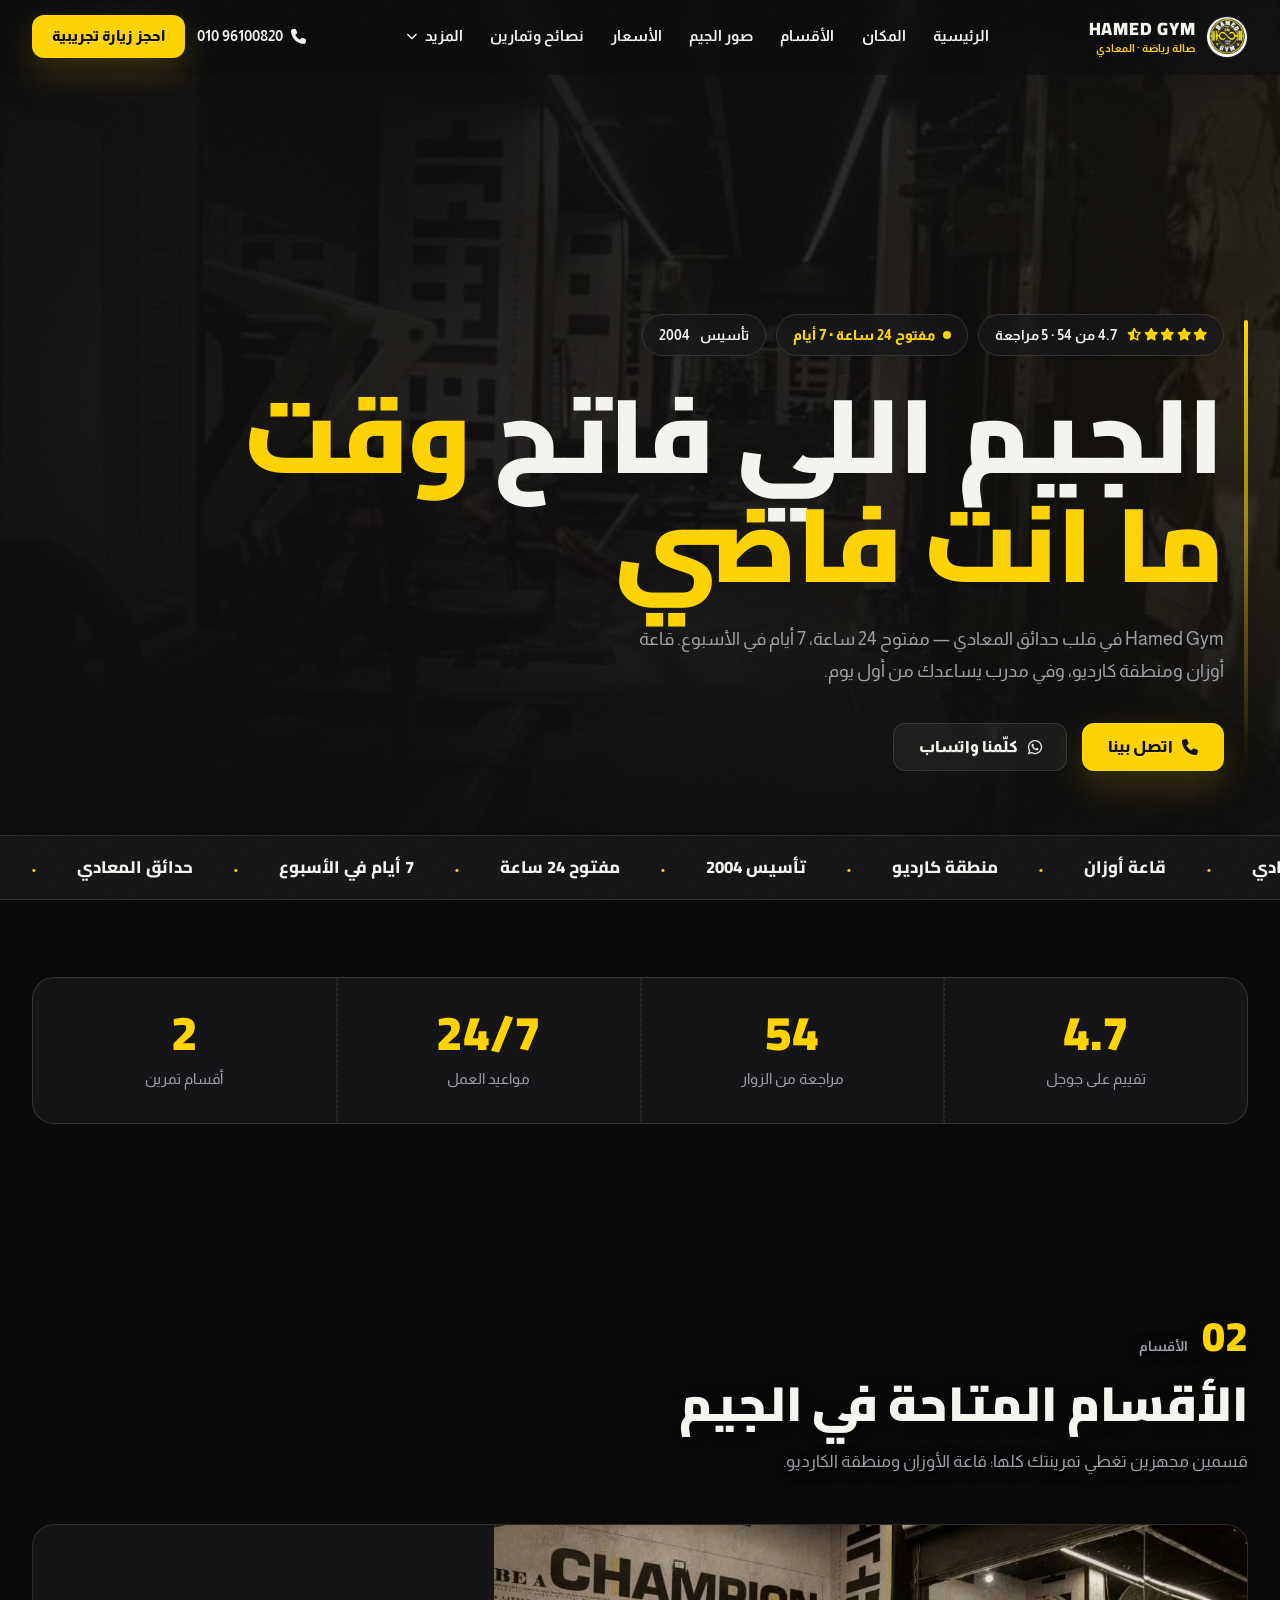
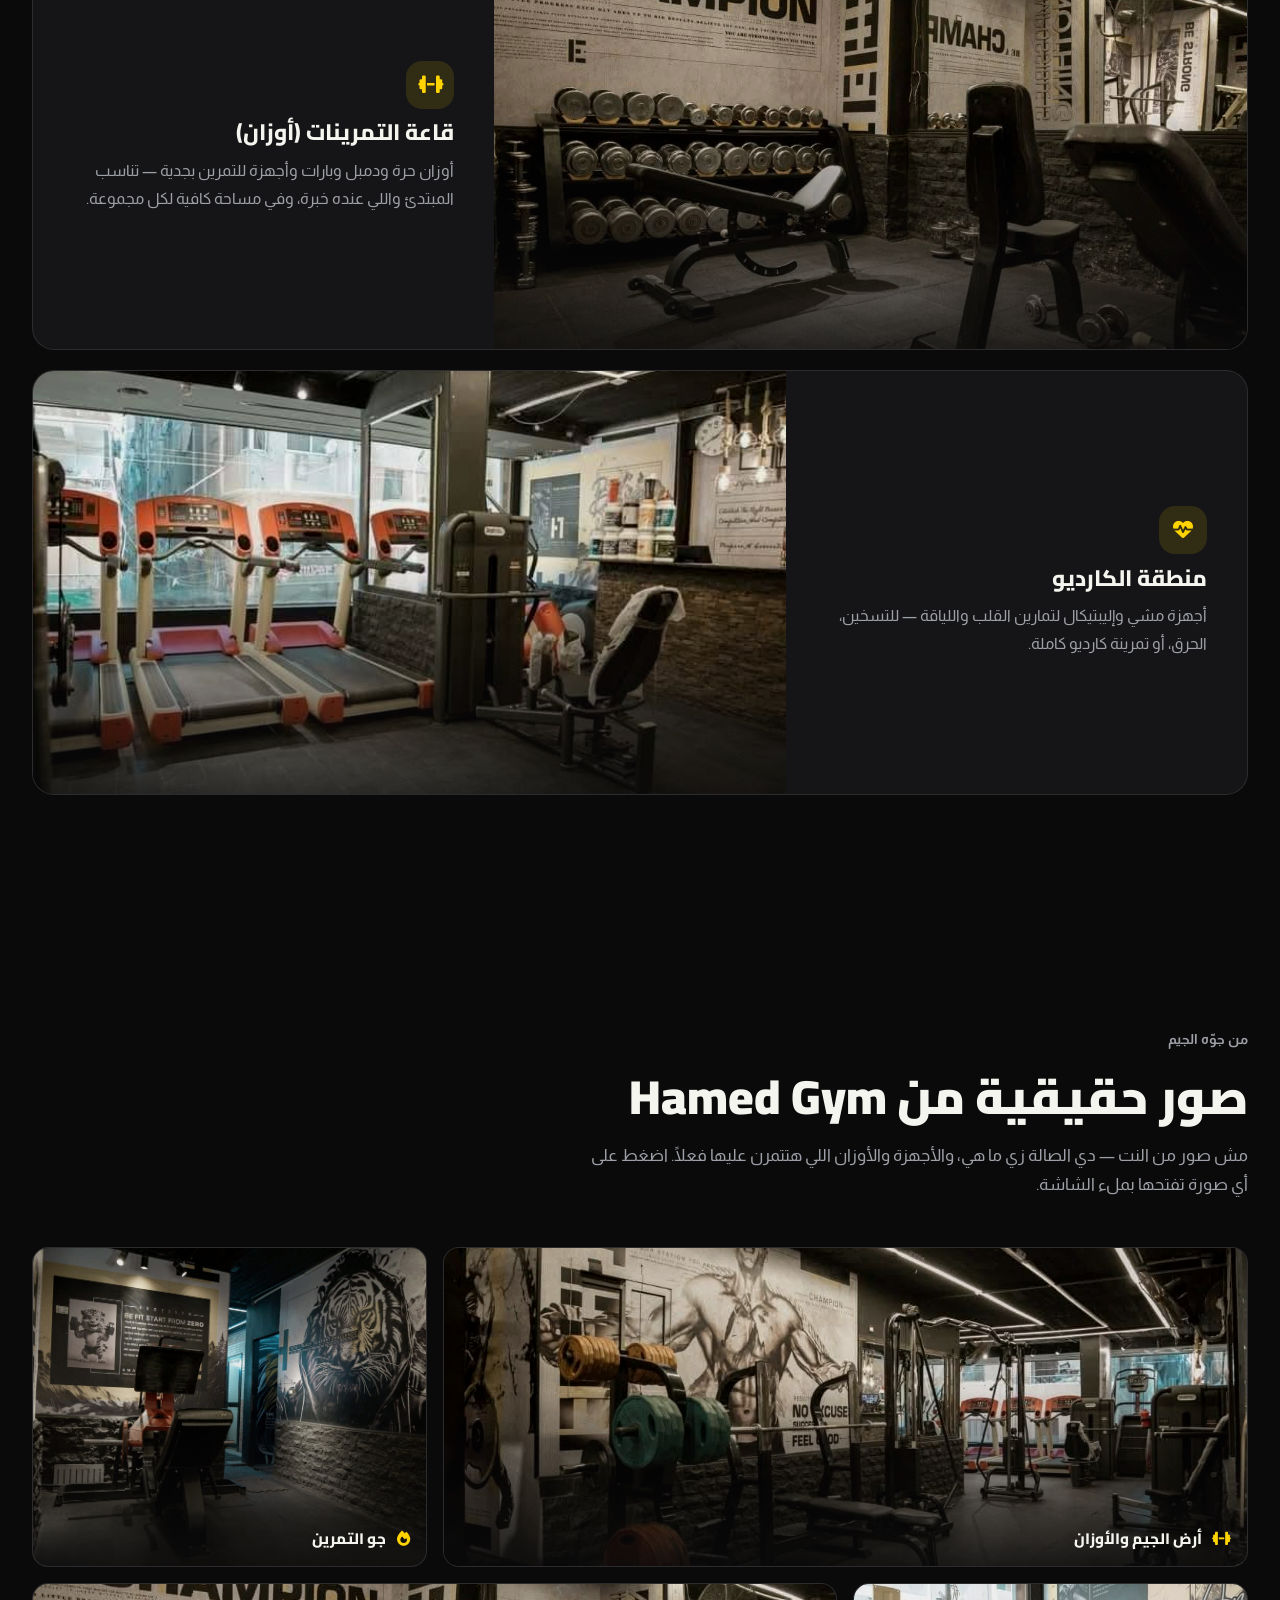
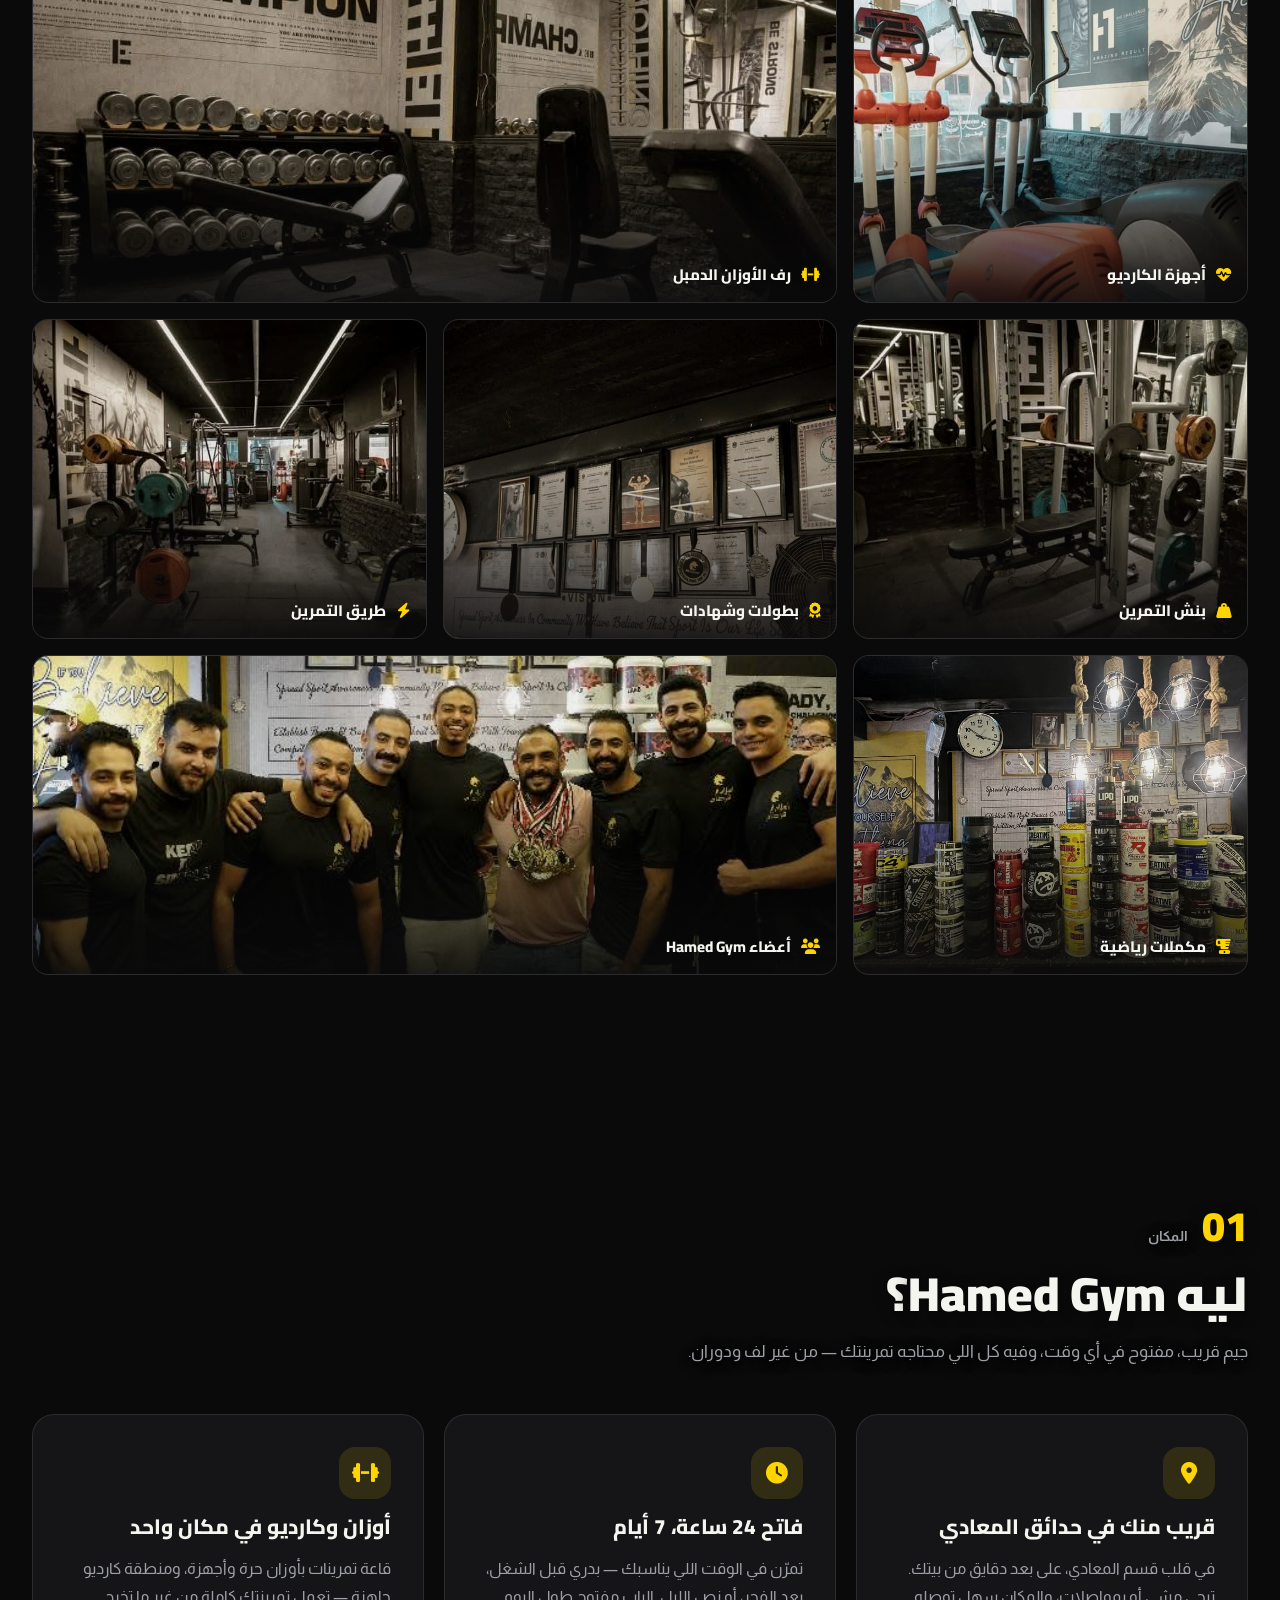
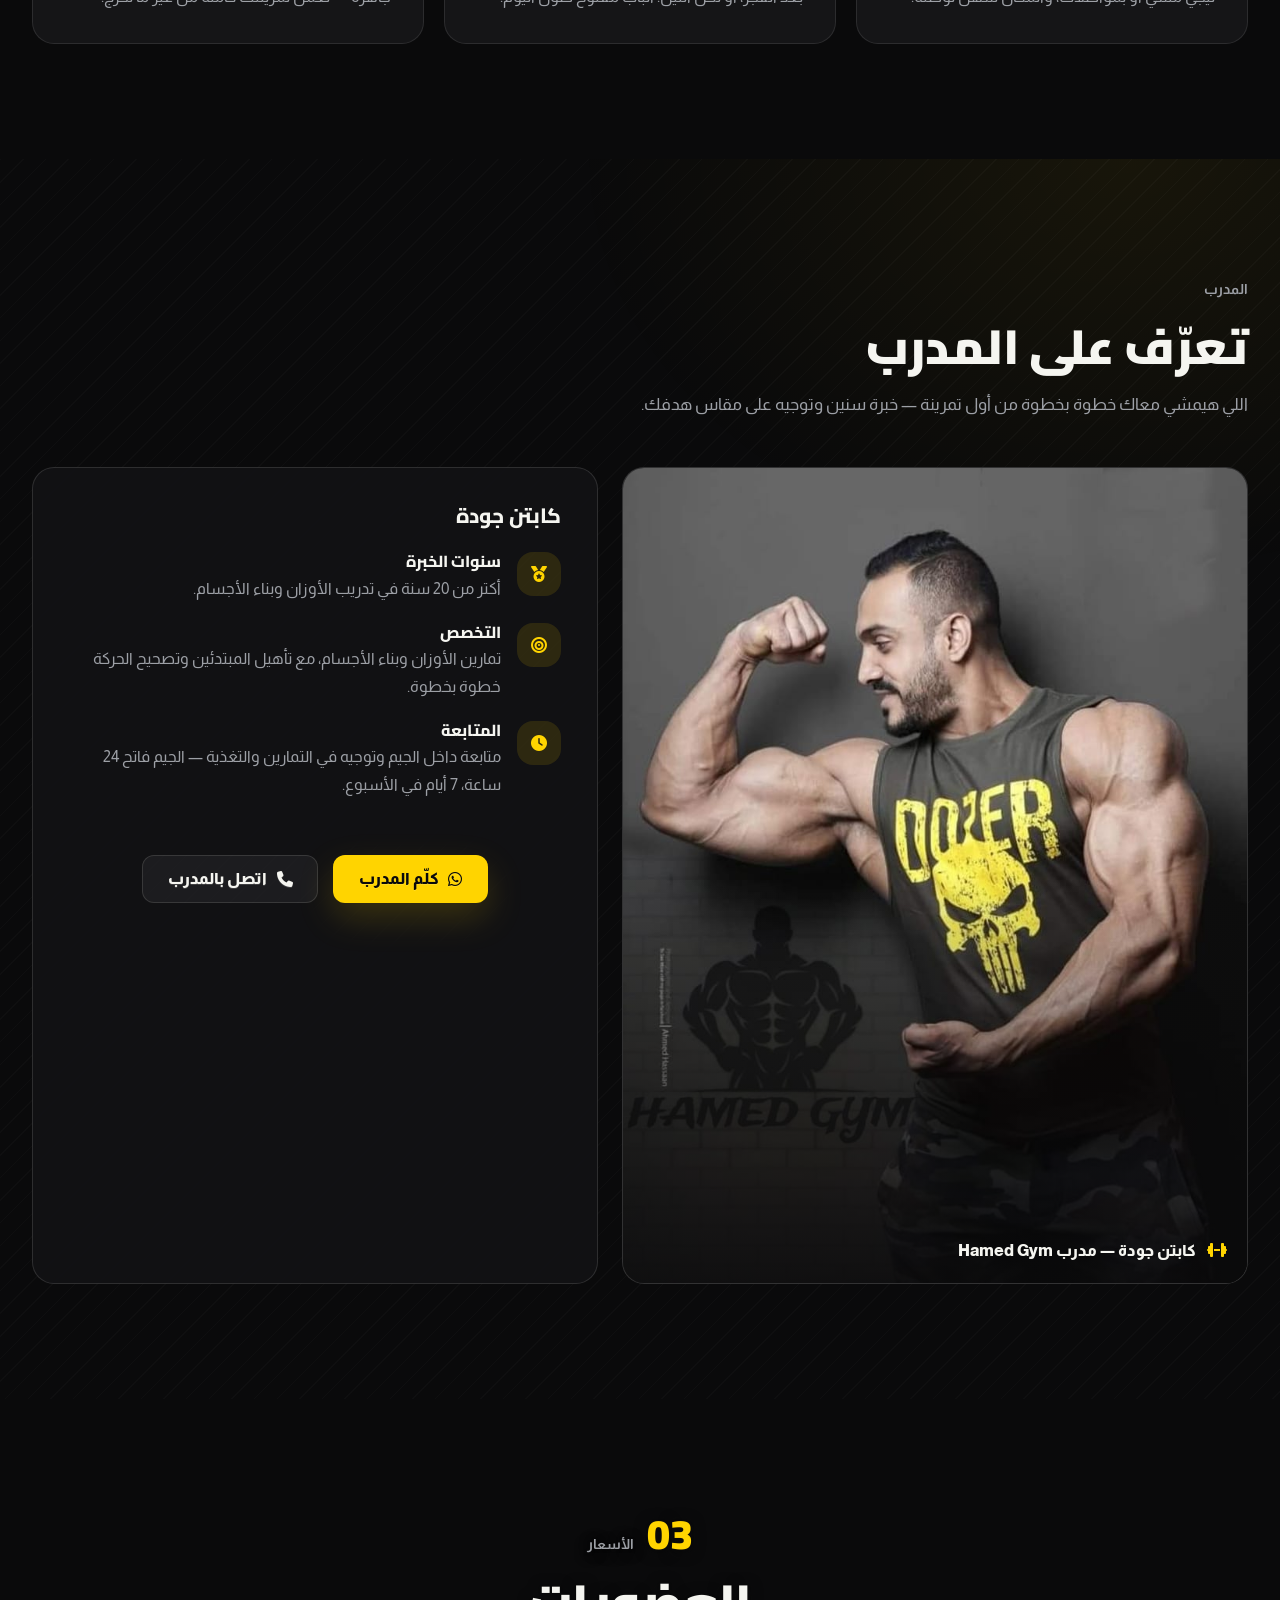
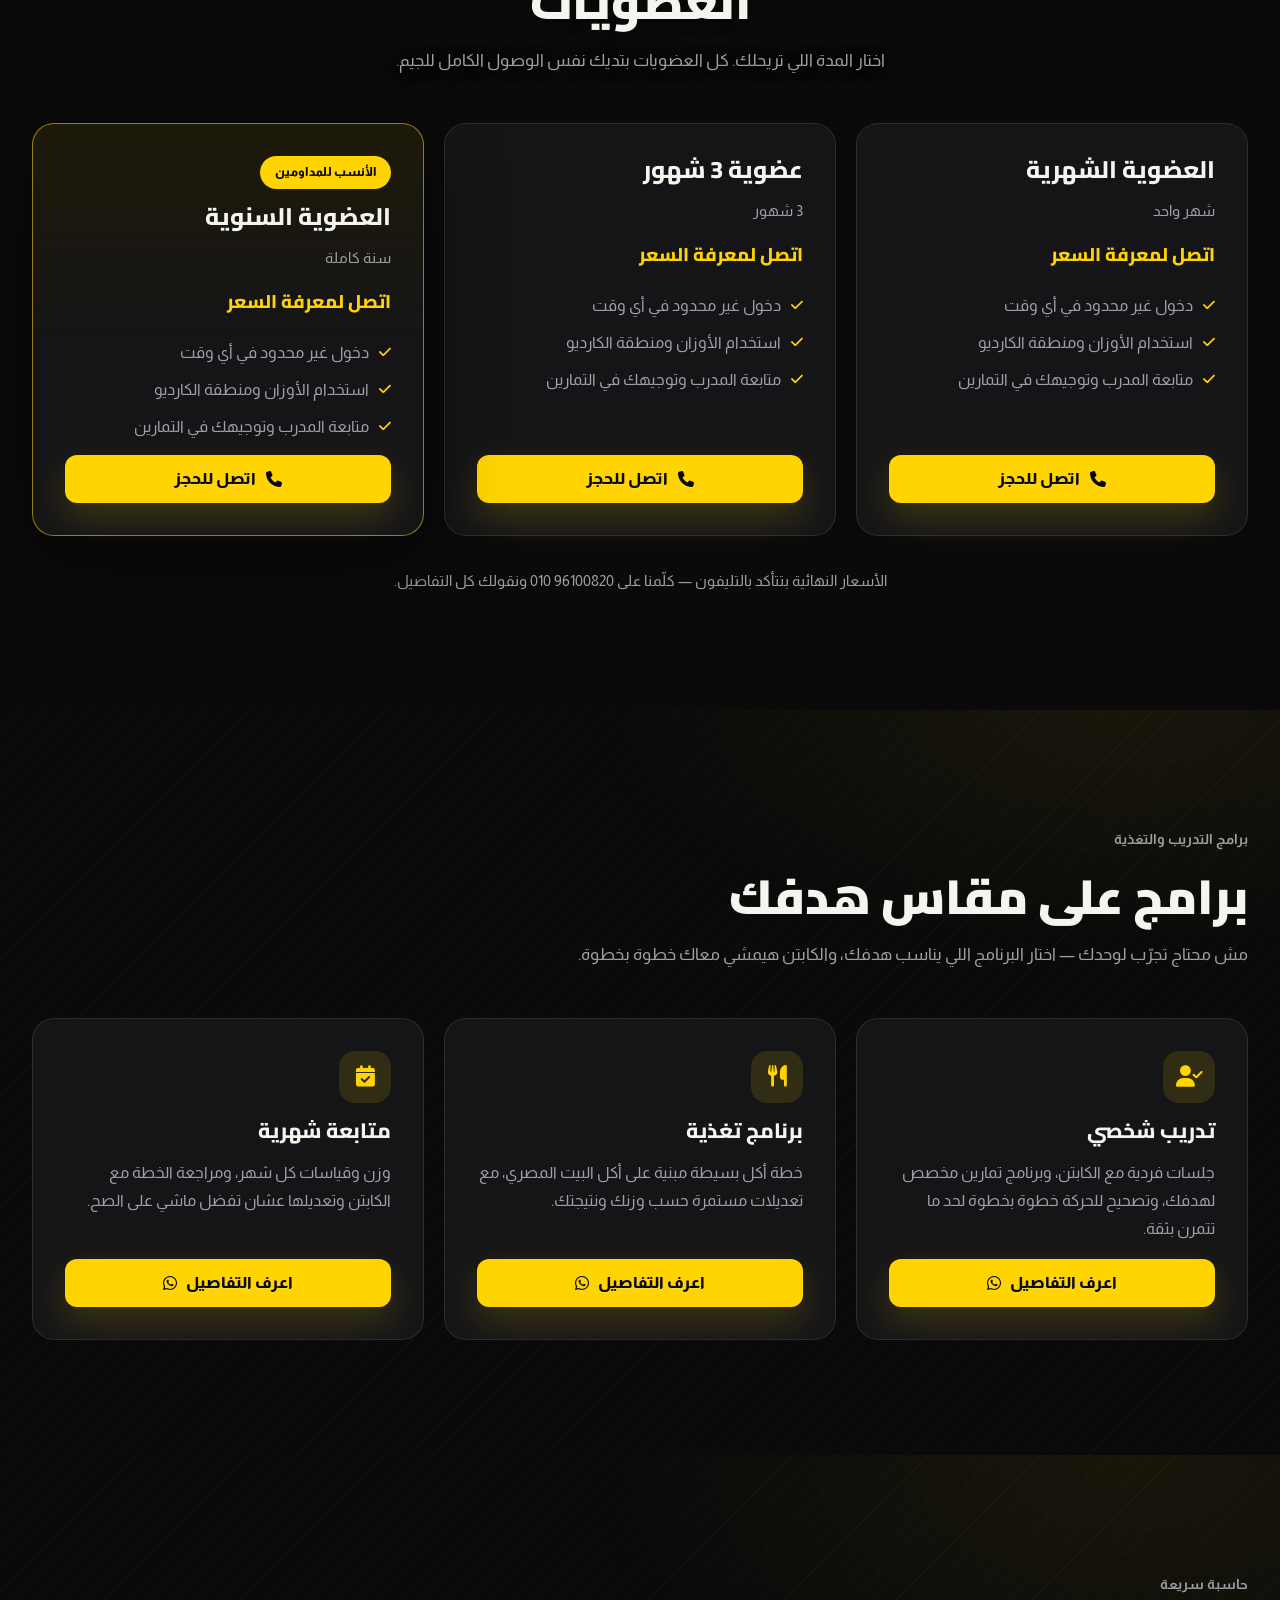
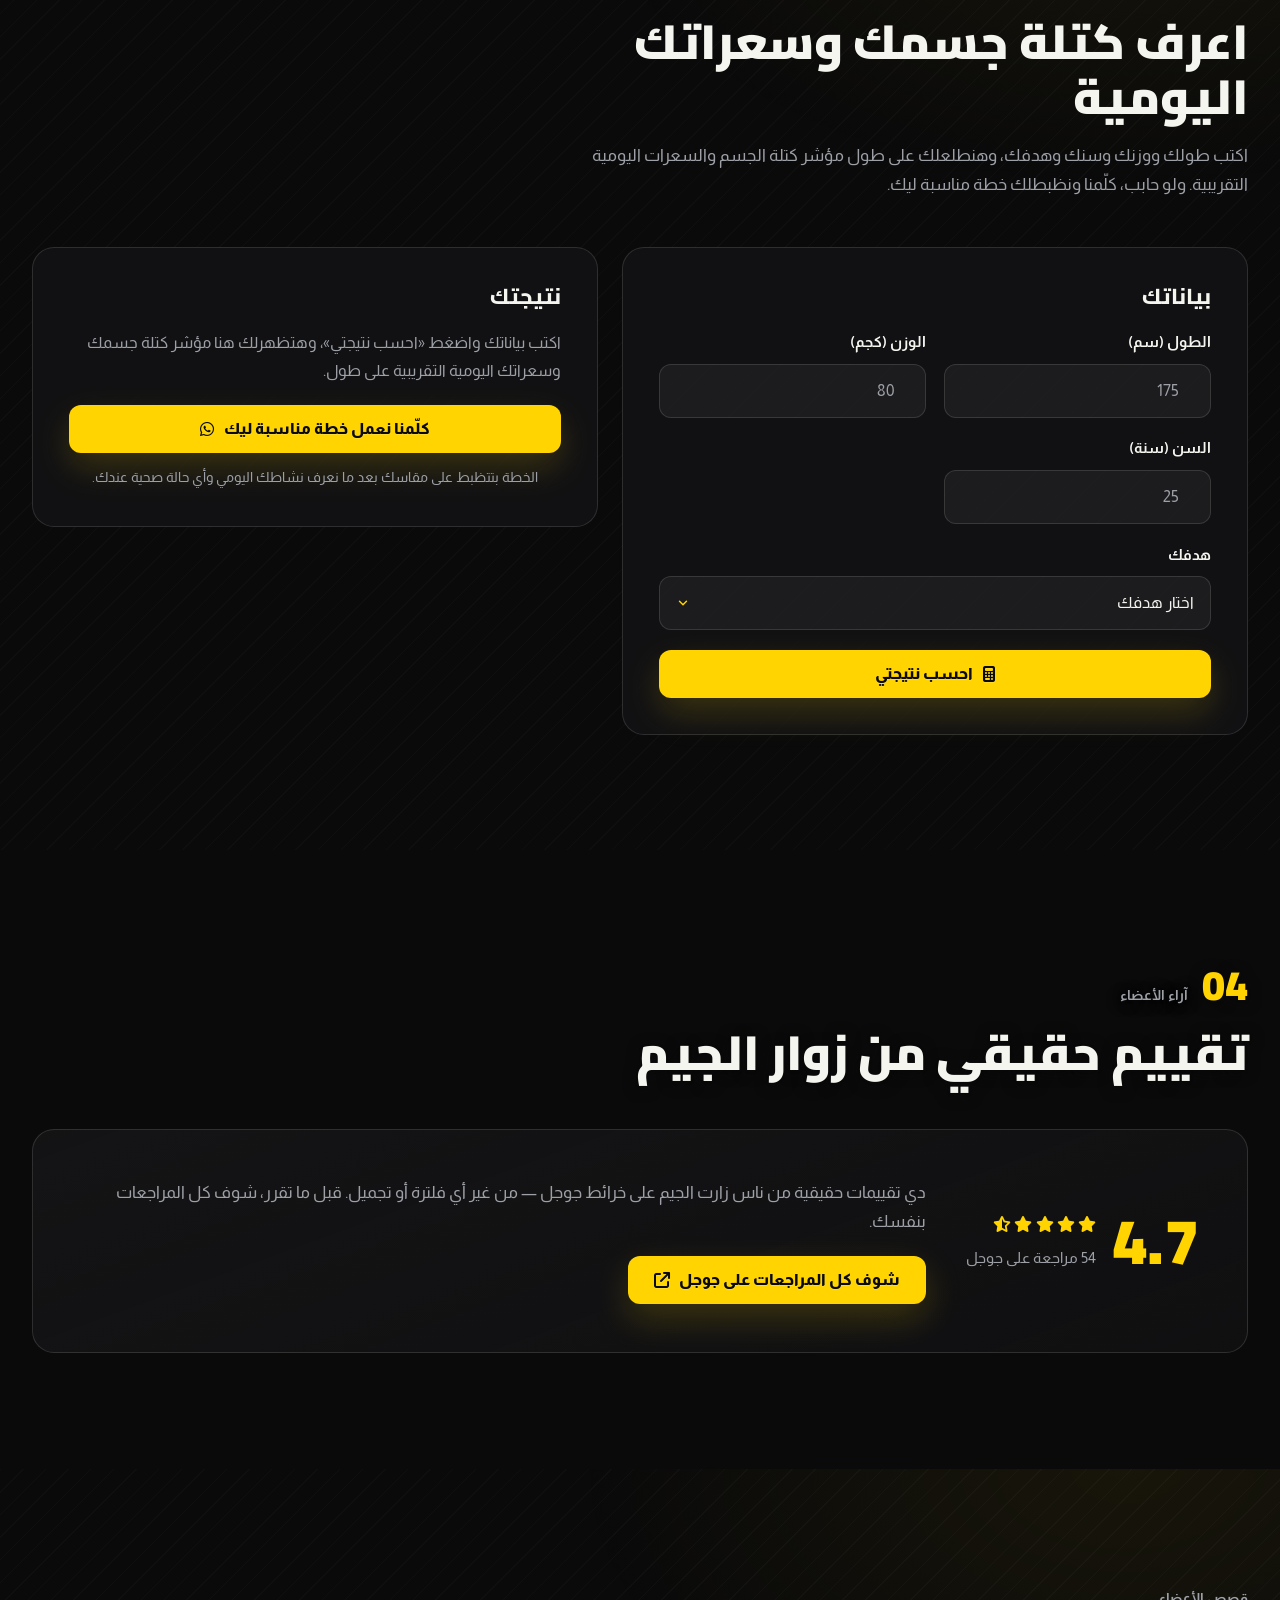
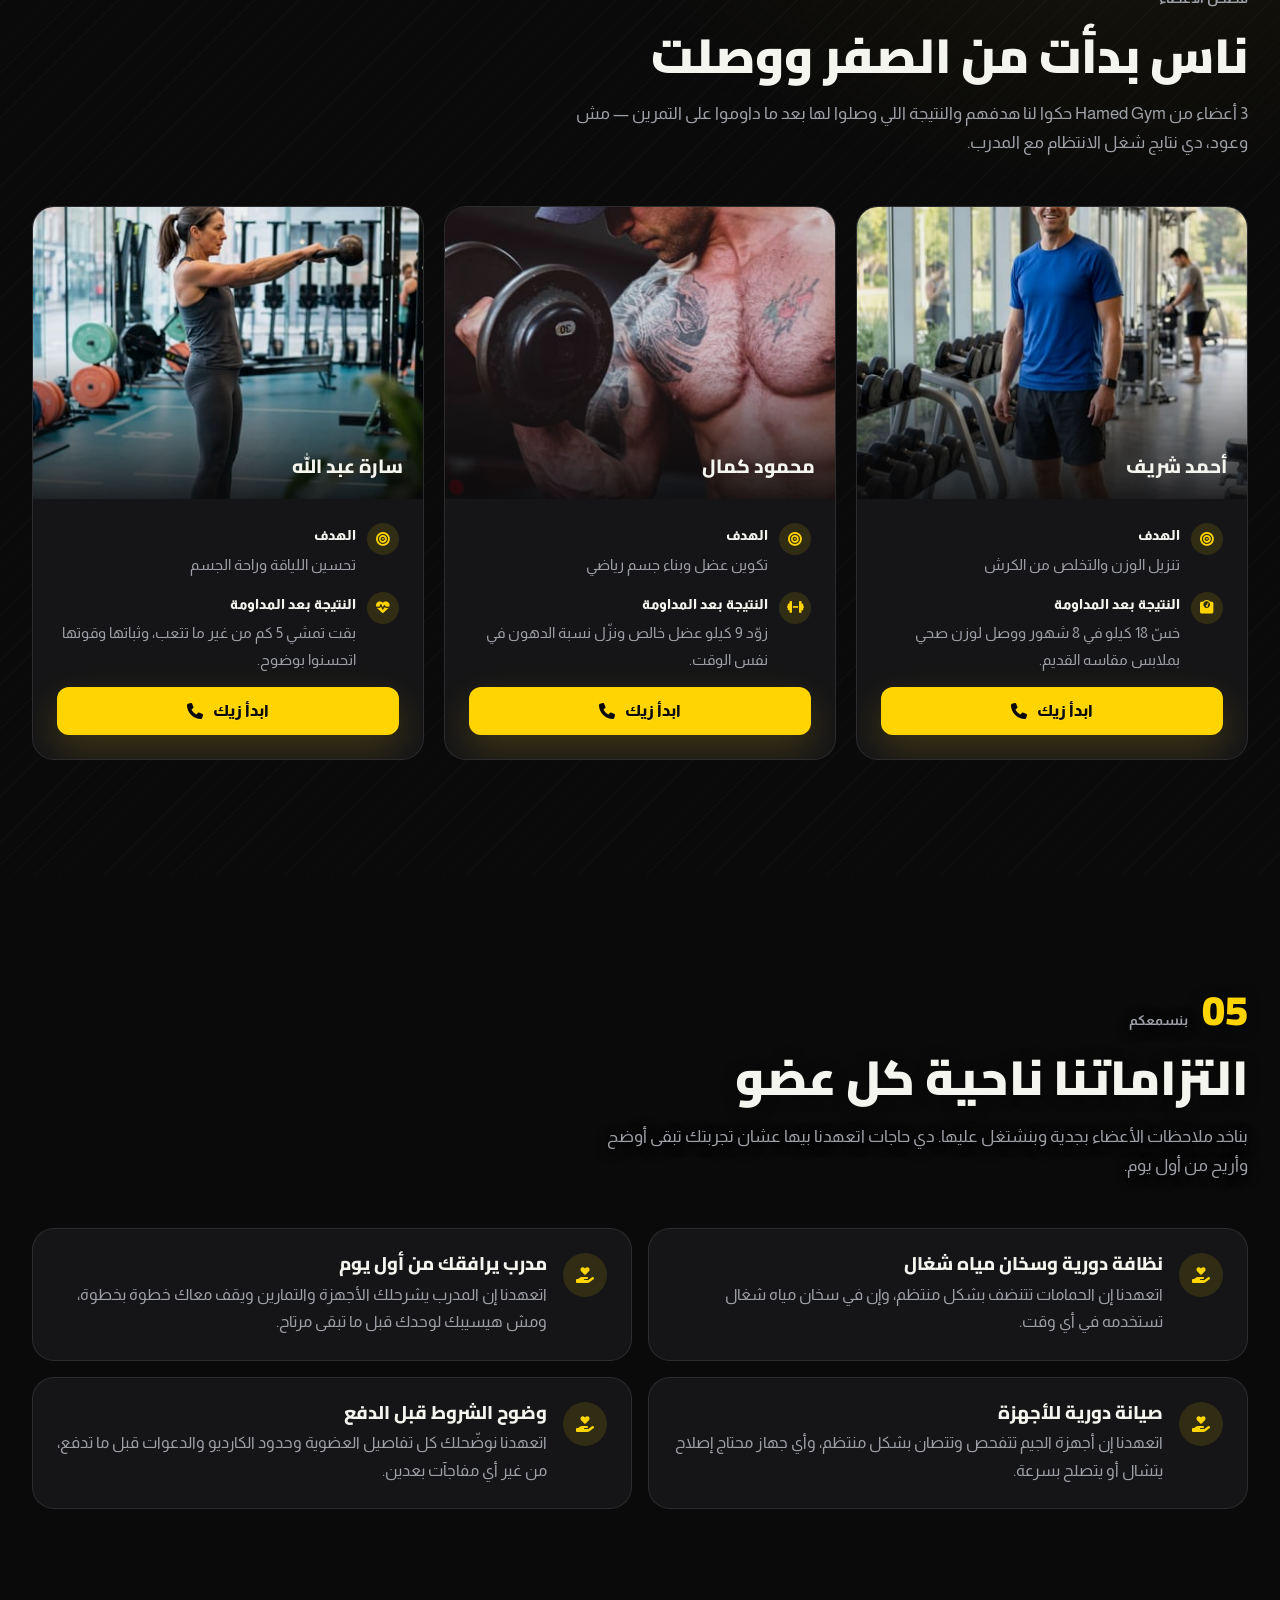
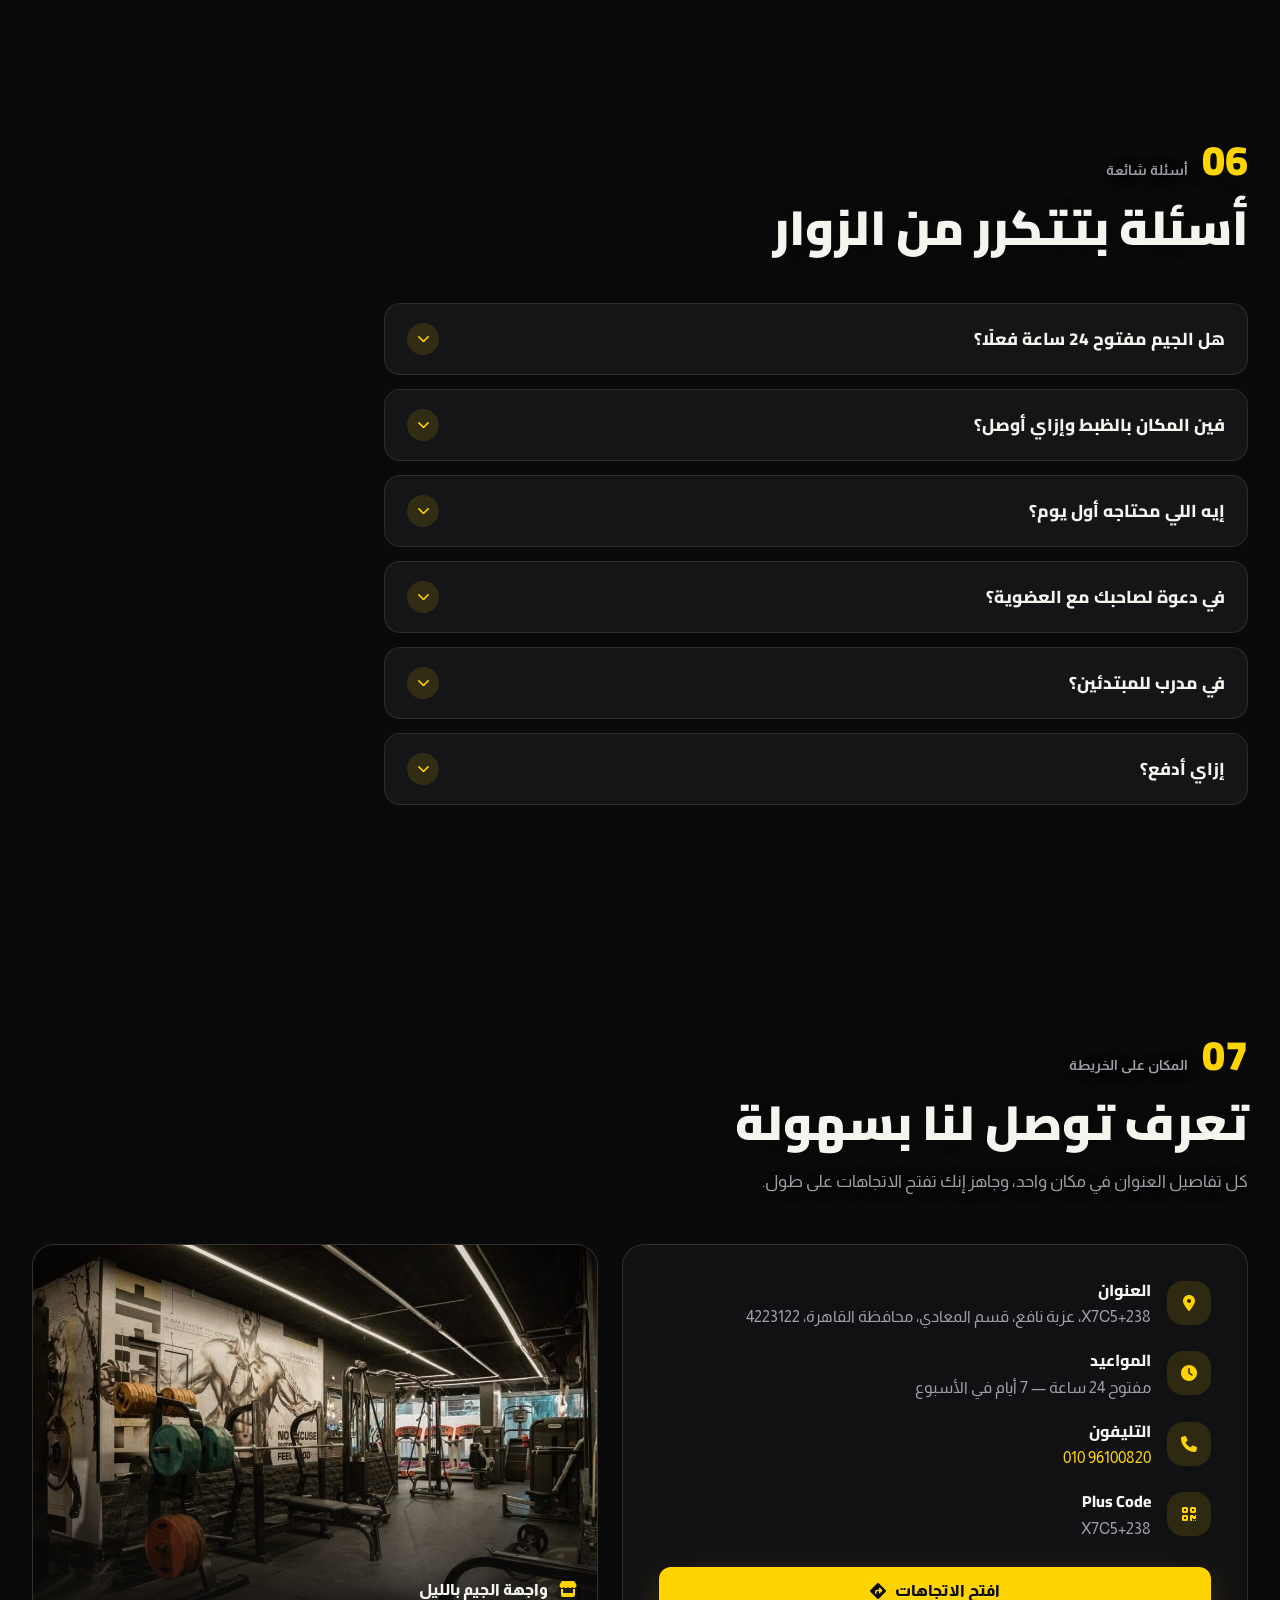
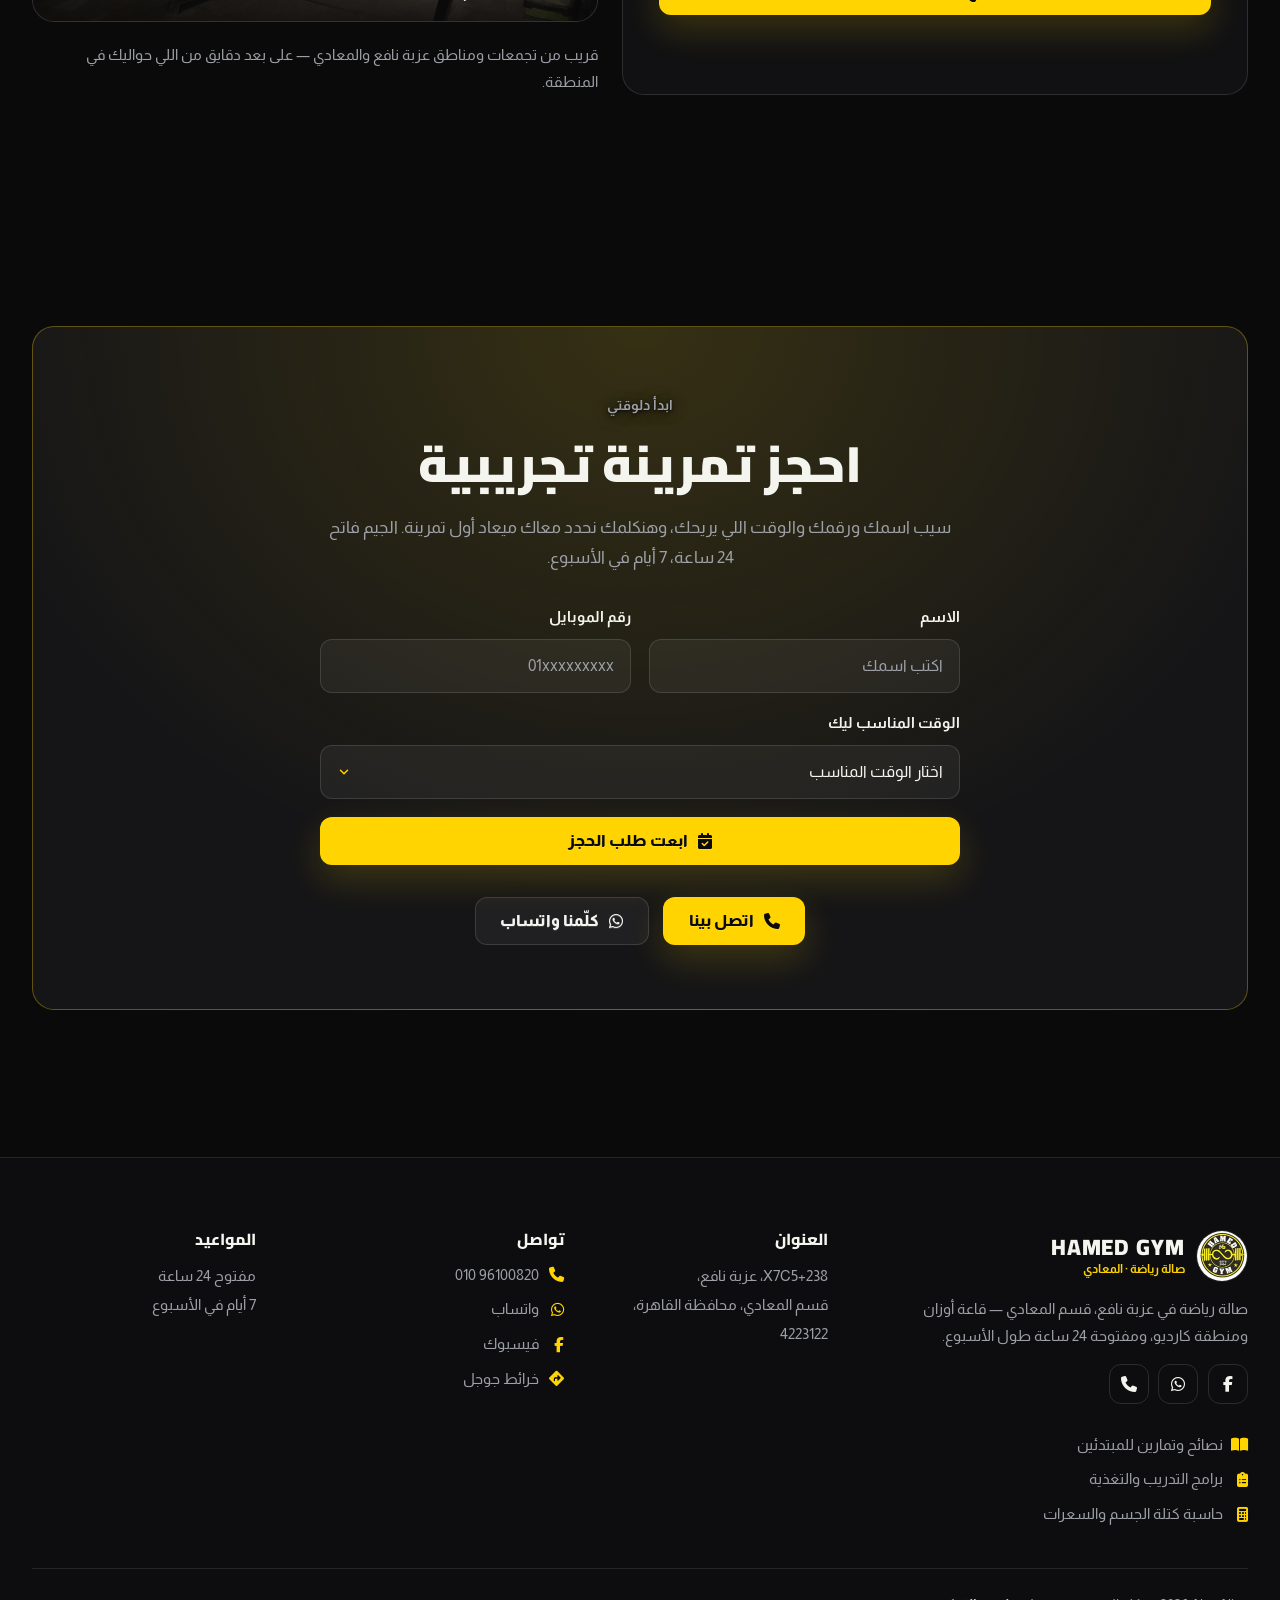
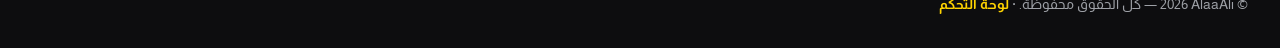
==== commit 997d3db1: "feat: footer link to admin panel" ====
--- a/index.html
+++ b/index.html
@@ -4,13 +4,13 @@
 <title>Hamed Gym | صالة رياضة في المعادي — مفتوحة 24 ساعة</title>
 <meta name="description" content="Hamed Gym في عزبة نافع بالمعادي: صالة رياضة مفتوحة 24 ساعة بقاعة أوزان ومنطقة كارديو، وتقييم 4.7 من 54 مراجعة على جوجل. اتصل أو...">
 <meta name="keywords" content="صالة رياضة المعادي Hamed Gym">
-<link rel="canonical" href="https://hamedgym.com/">
+<link rel="canonical" href="https://mralaaali-lang.github.io/hamed-gym/">
 <!-- Favicon -->
 
 
 <!-- Facebook Meta Info -->
-<meta property="og:url" content="https://hamedgym.com/">
-<meta property="og:image" content="https://hamedgym.com/assets/hero.jpg">
+<meta property="og:url" content="https://mralaaali-lang.github.io/hamed-gym/">
+<meta property="og:image" content="https://mralaaali-lang.github.io/hamed-gym/assets/hero.jpg">
 <meta property="og:description" content="Hamed Gym في عزبة نافع بالمعادي: صالة رياضة مفتوحة 24 ساعة بقاعة أوزان ومنطقة كارديو، وتقييم 4.7 من 54 مراجعة على جوجل. اتصل أو...">
 <meta property="og:title" content="Hamed Gym | صالة رياضة في المعادي — مفتوحة 24 ساعة">
 <meta property="og:site_name" content="Hamed Gym | صالة رياضة في المعادي — مفتوحة 24 ساعة">
@@ -98,6 +98,7 @@
 <link rel="stylesheet" href="assets/cdn-cms-s-8-4.f-static.net/manager/ai_app_builder/v3/assets/css/components.css">
 <link rel="stylesheet" href="assets/cdn-cms-s-8-4.f-static.net/manager/ai_app_builder/v3/assets/css/sections.css">
 <link rel="stylesheet" href="assets/cdn-cms-s-8-4.f-static.net/manager/ai_app_builder/v3/assets/css/footer.css"><style id="app-builder-recap-style">.grecaptcha-badge { visibility: hidden !important; opacity: 0 !important; pointer-events: none !important; transition: opacity 0.2s ease; }.grecaptcha-badge.app-builder-recap-show { visibility: visible !important; opacity: 1 !important; pointer-events: auto !important; }</style>  <link rel="stylesheet" href="site-fix.css">
+  
   <link rel="icon" type="image/png" href="assets/logo.png">
 </head>
 <body>
@@ -939,7 +940,7 @@
         </div>
 
         <div class="footer-bottom">
-            <p>© <span class="num">2026</span> AlaaAli — كل الحقوق محفوظة.</p>
+            <p>© <span class="num">2026</span> AlaaAli — كل الحقوق محفوظة. · <a href="admin/" style="color:#ffd400;text-decoration:none;font-weight:700;">لوحة التحكم</a></p>
         </div>
     </div>
 </footer>
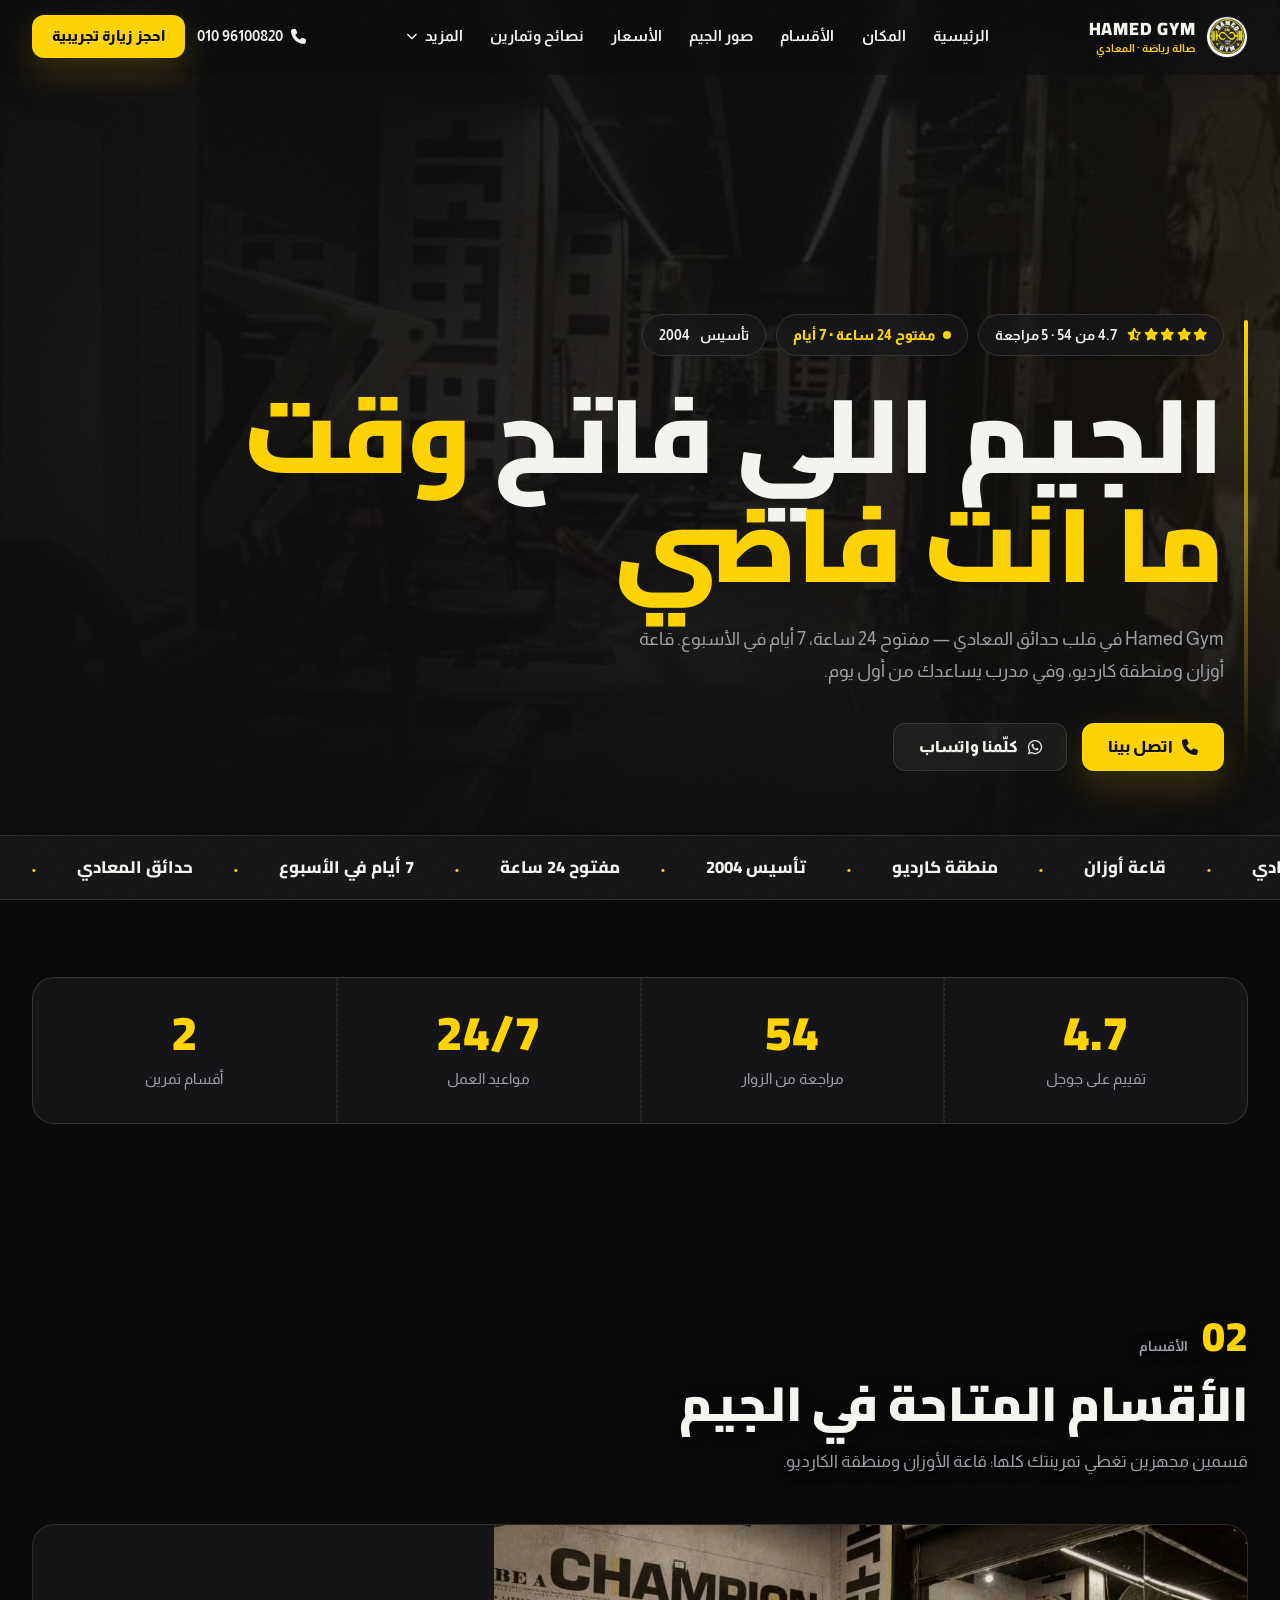
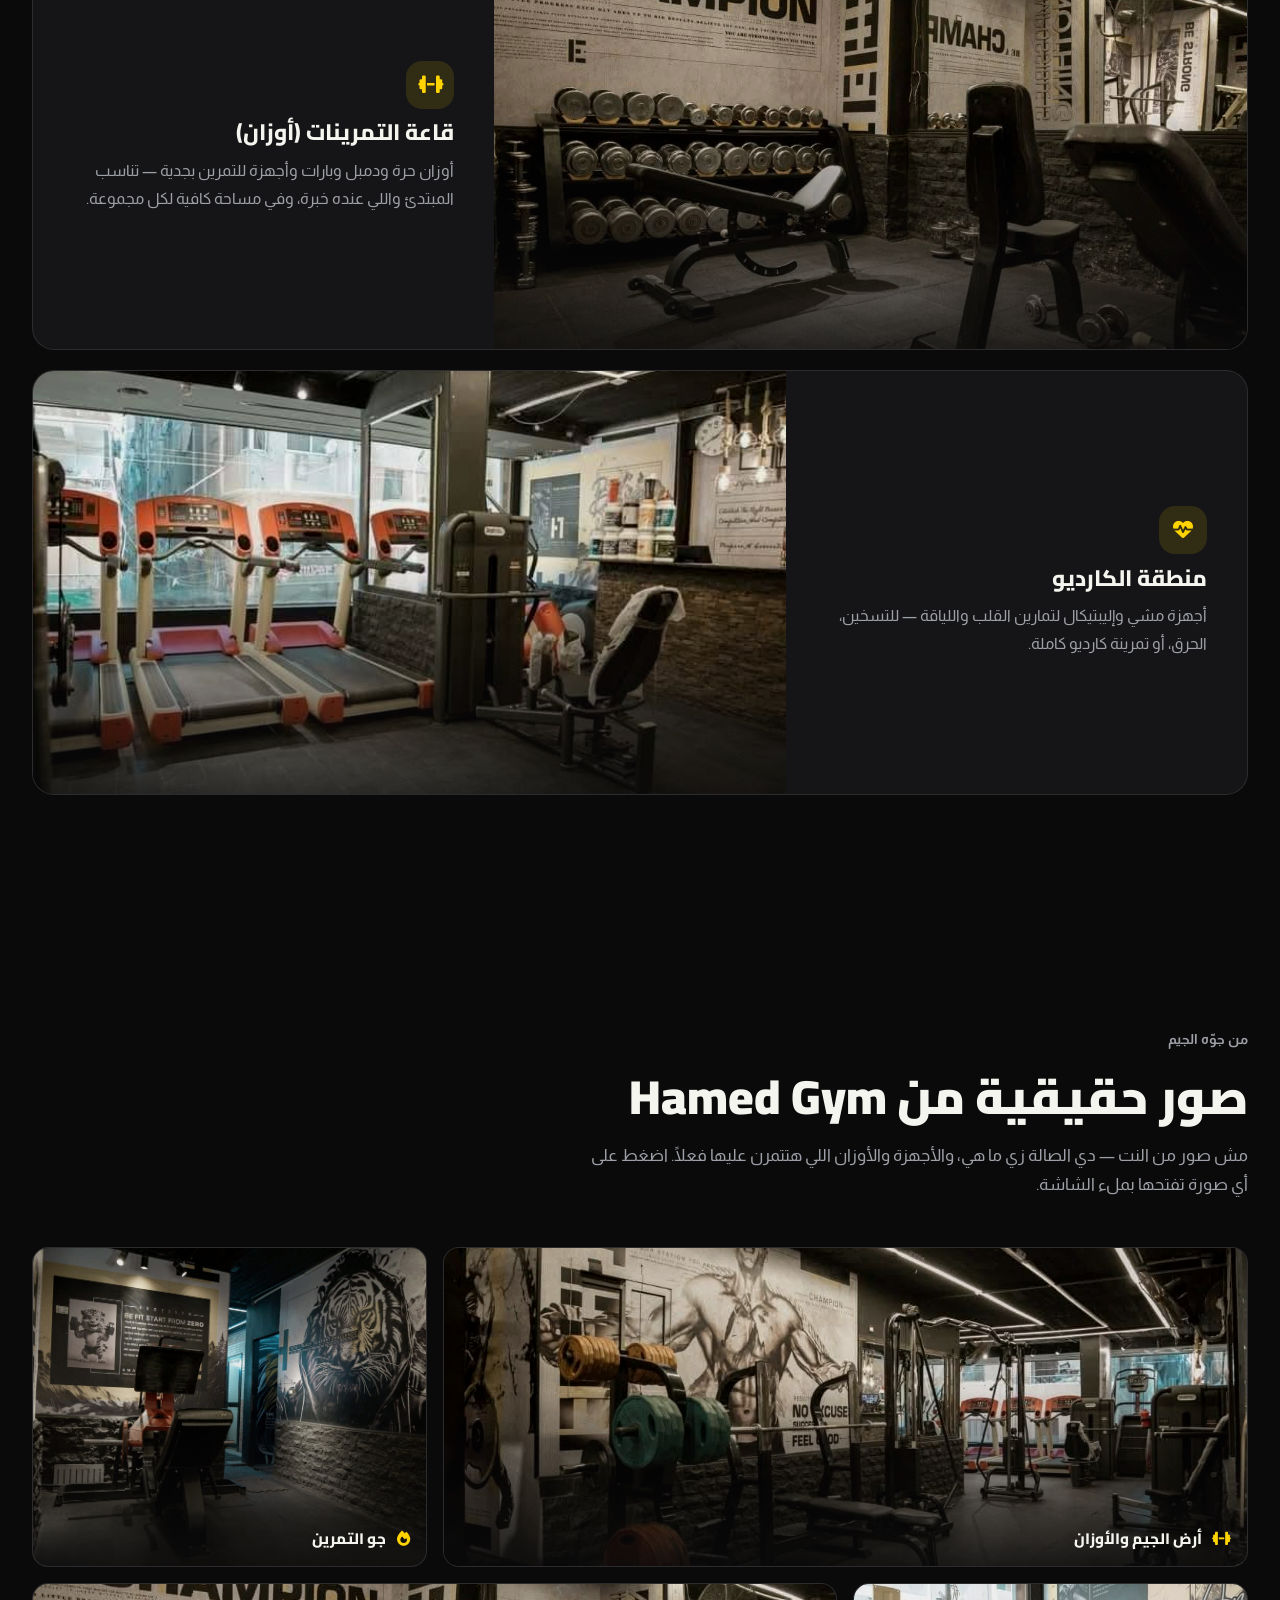
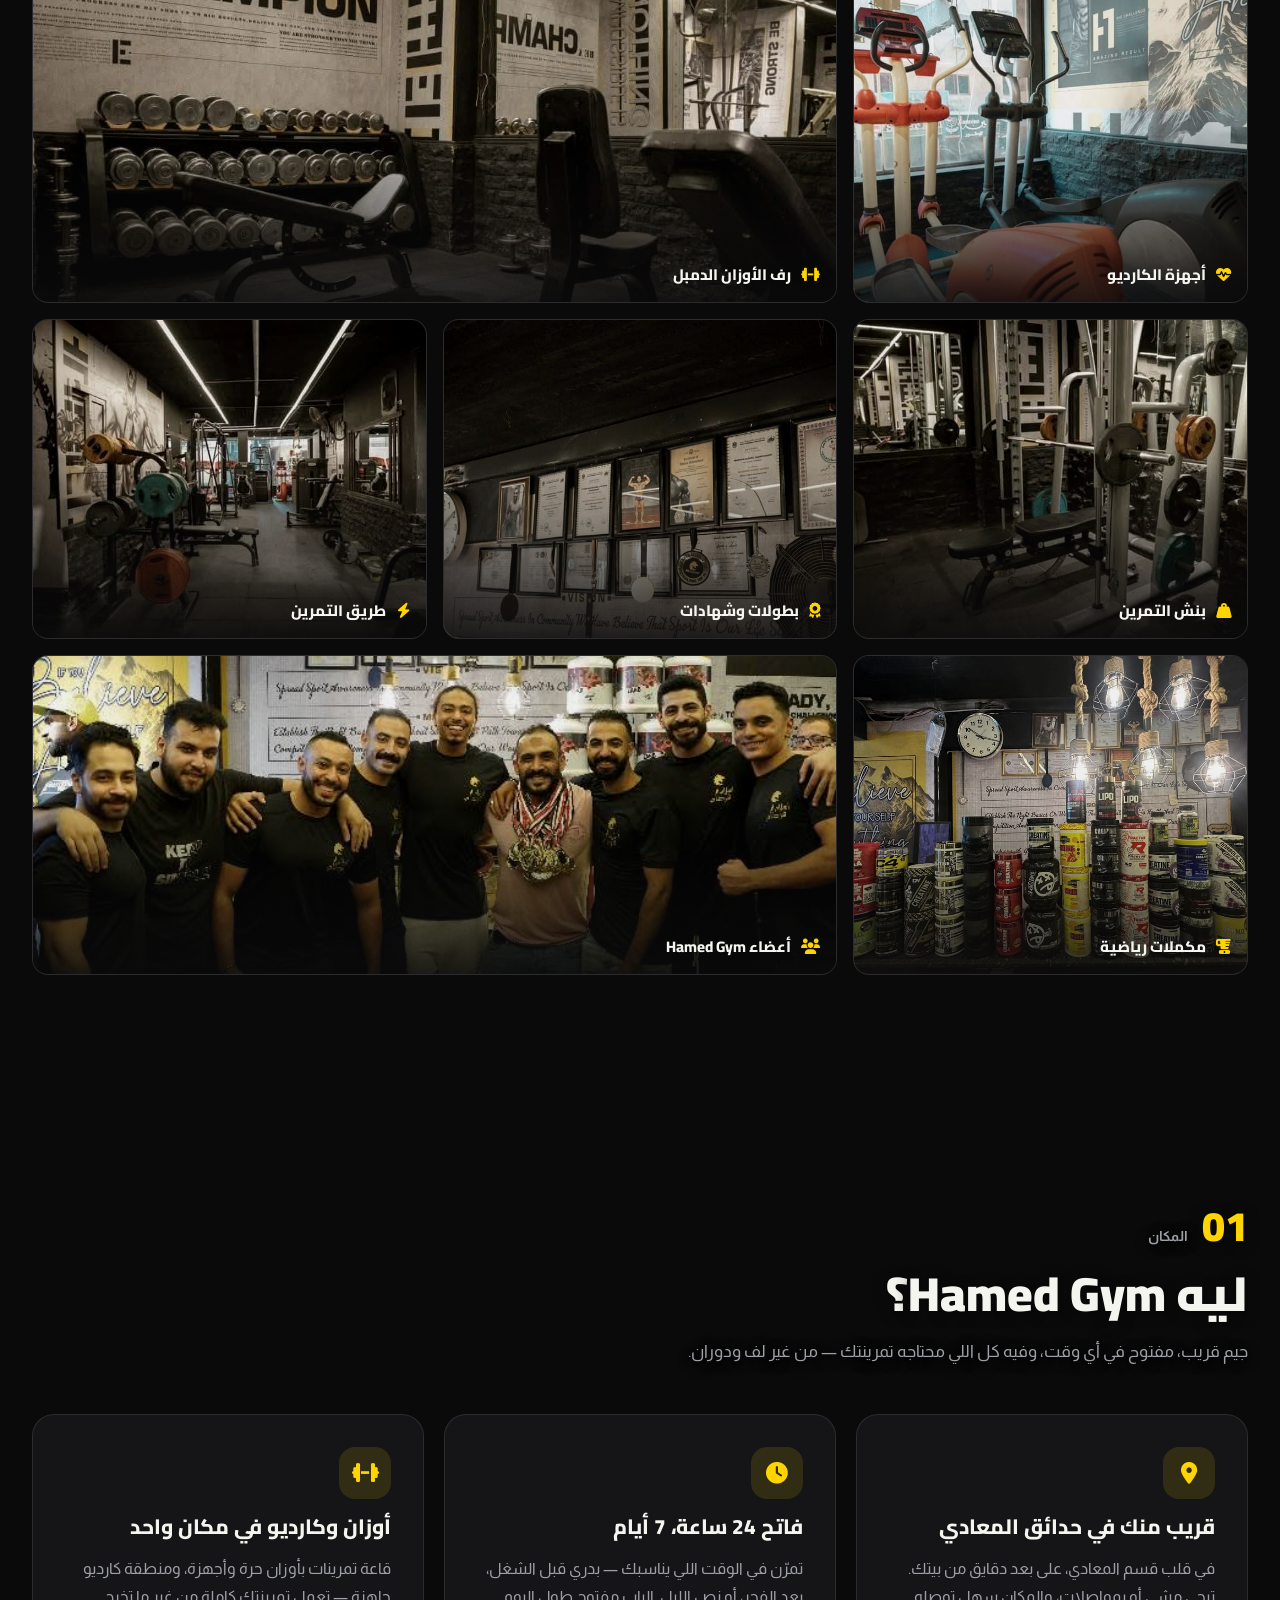
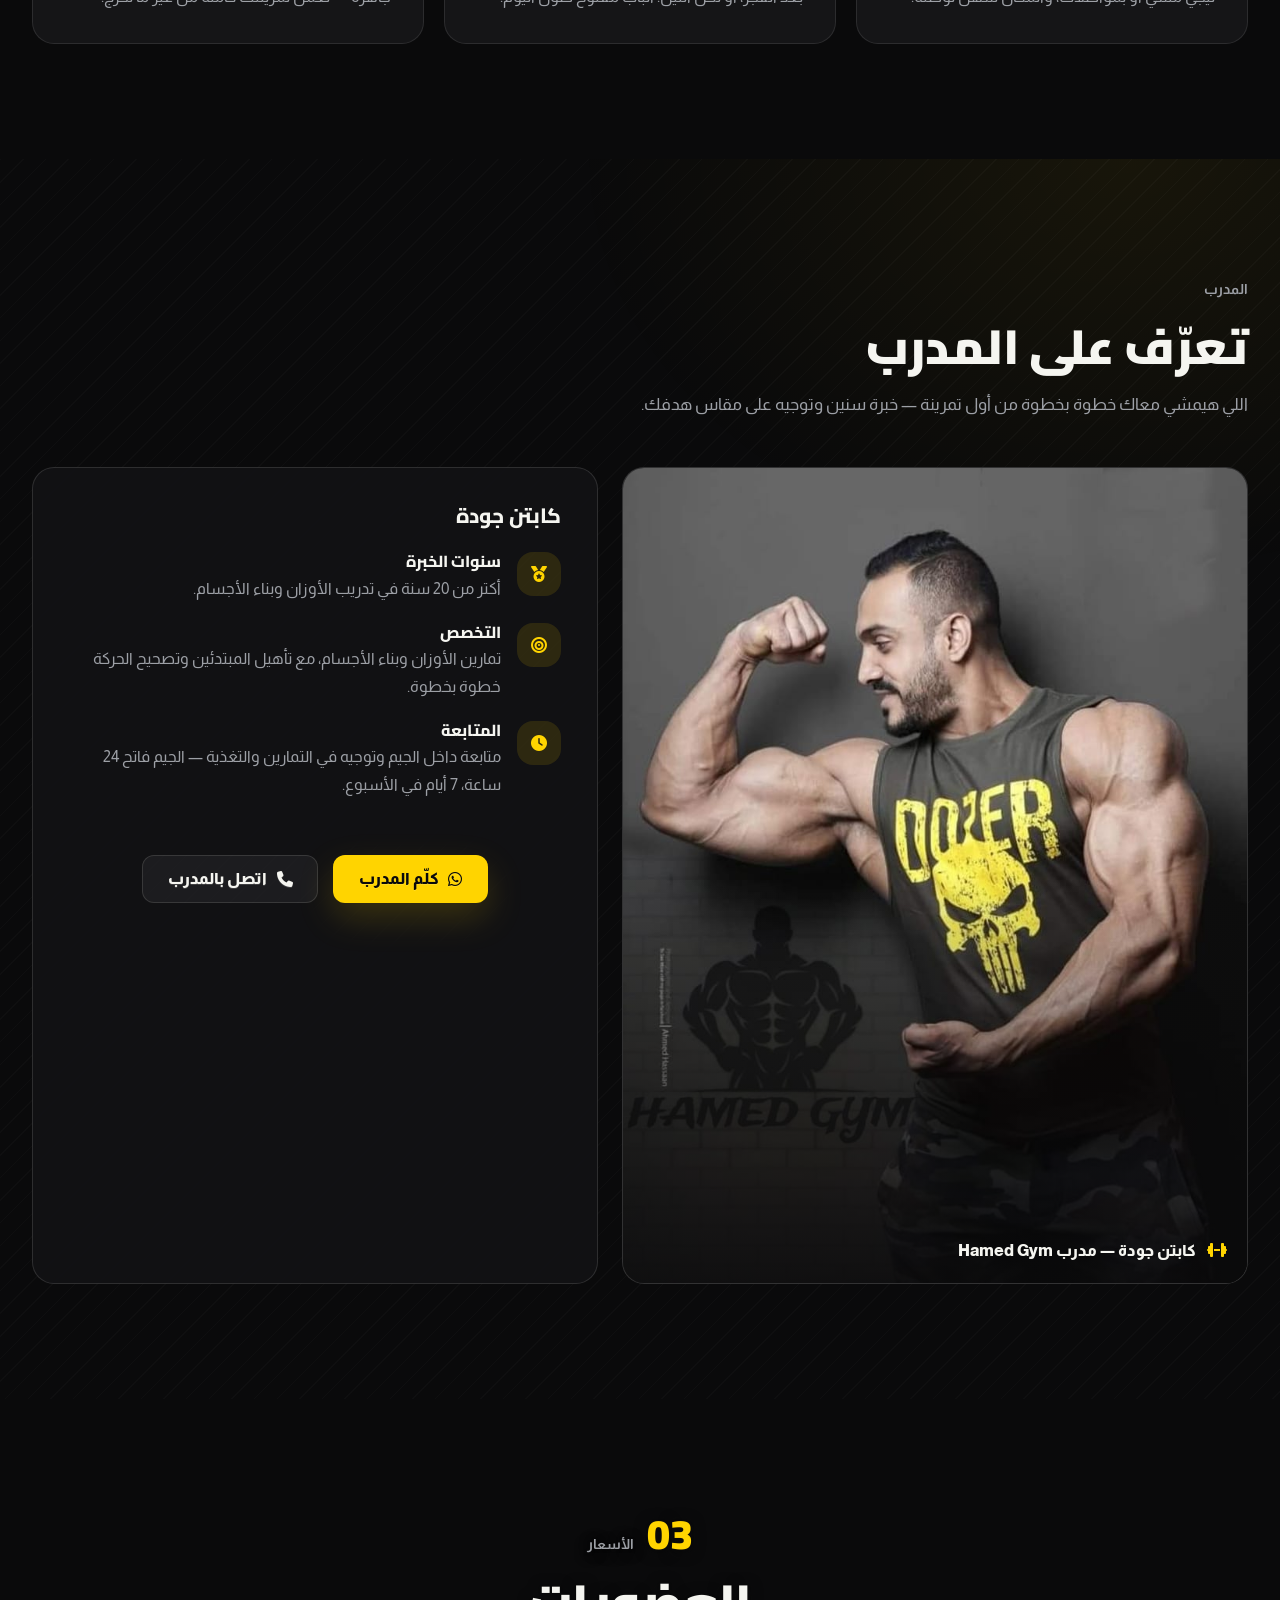
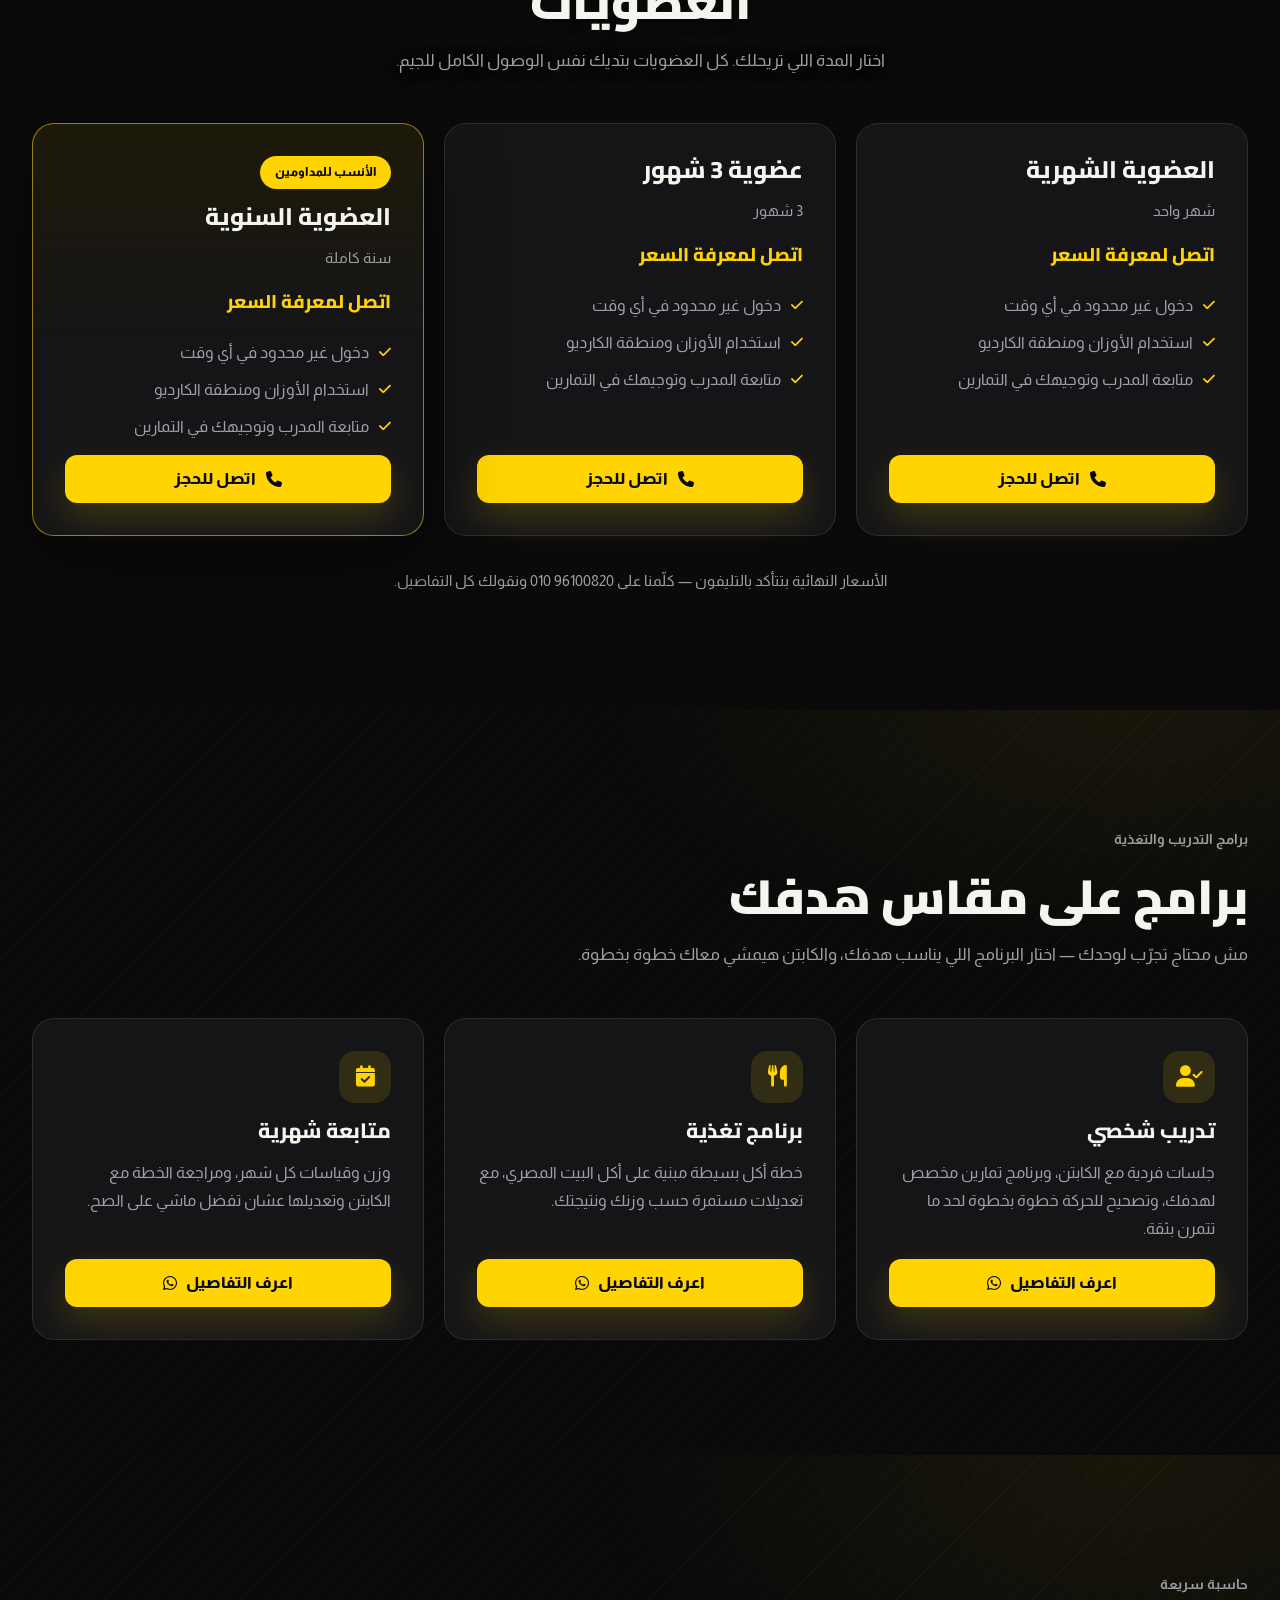
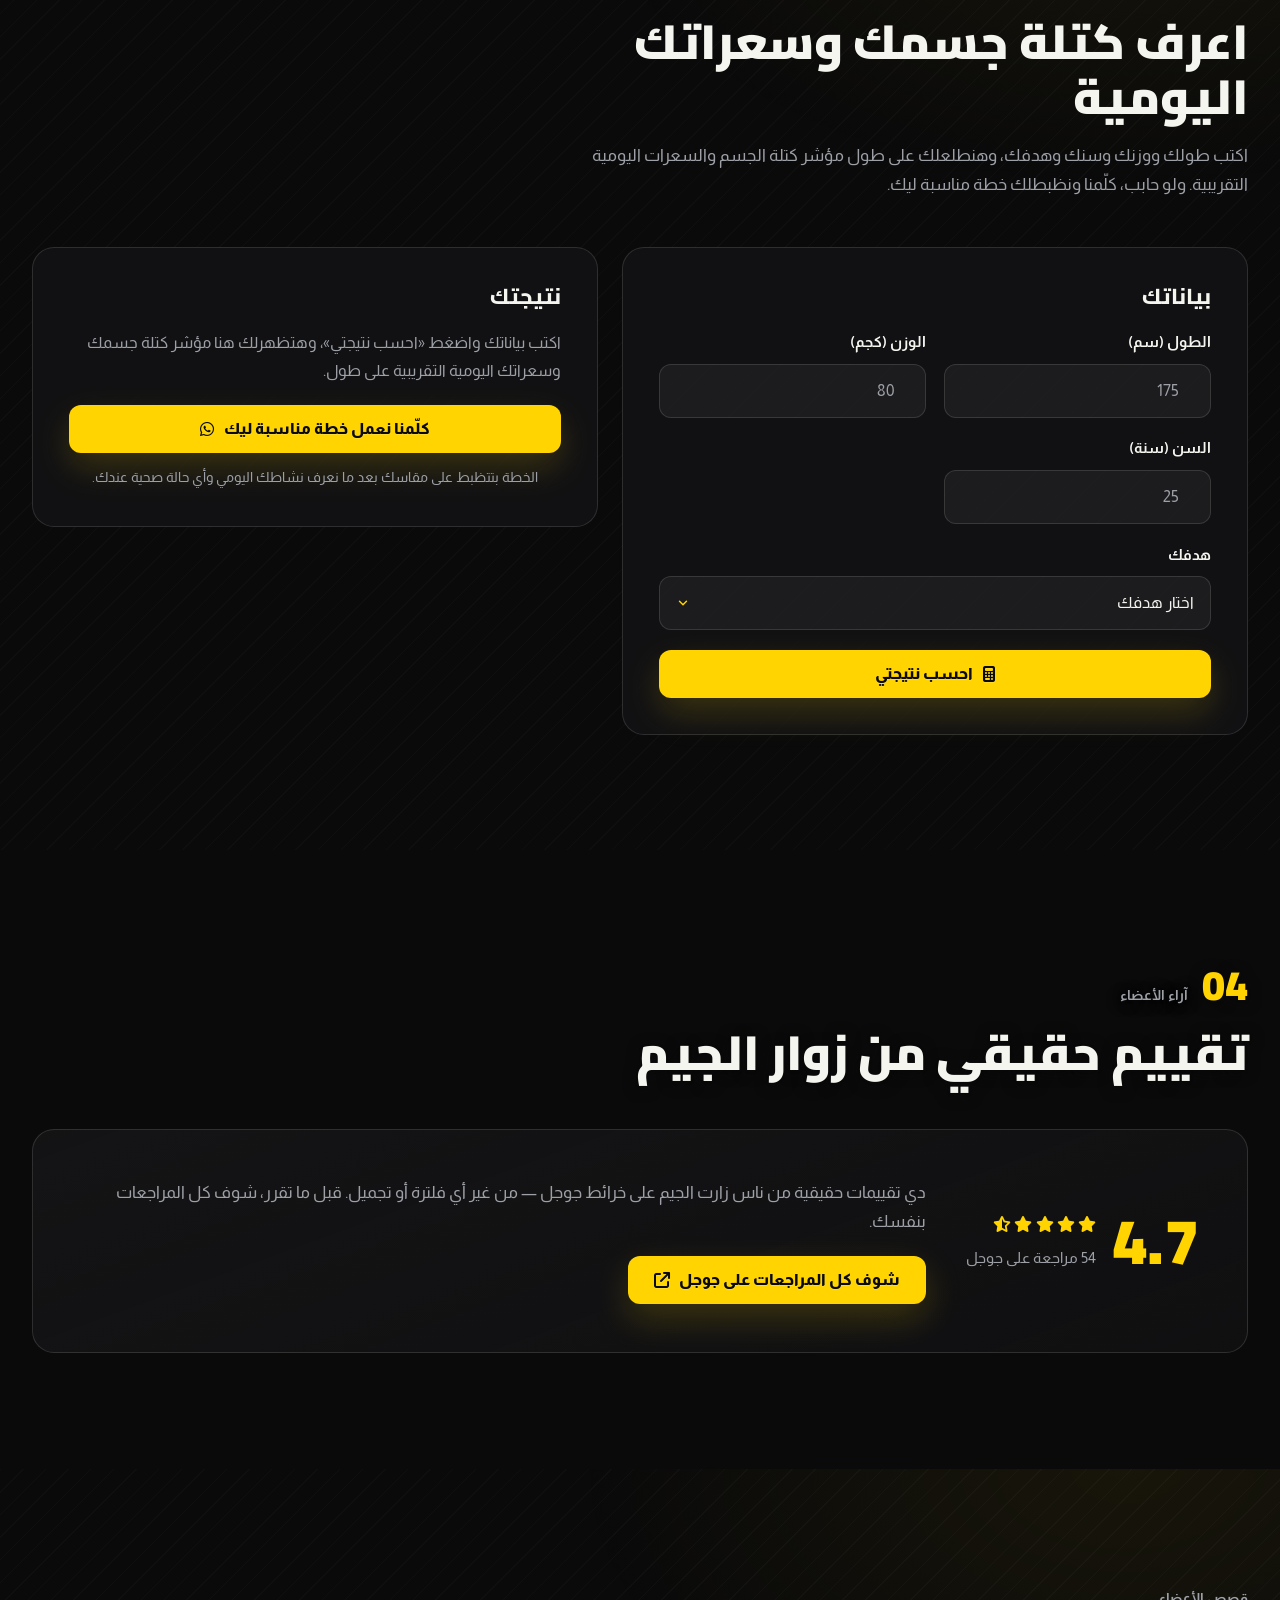
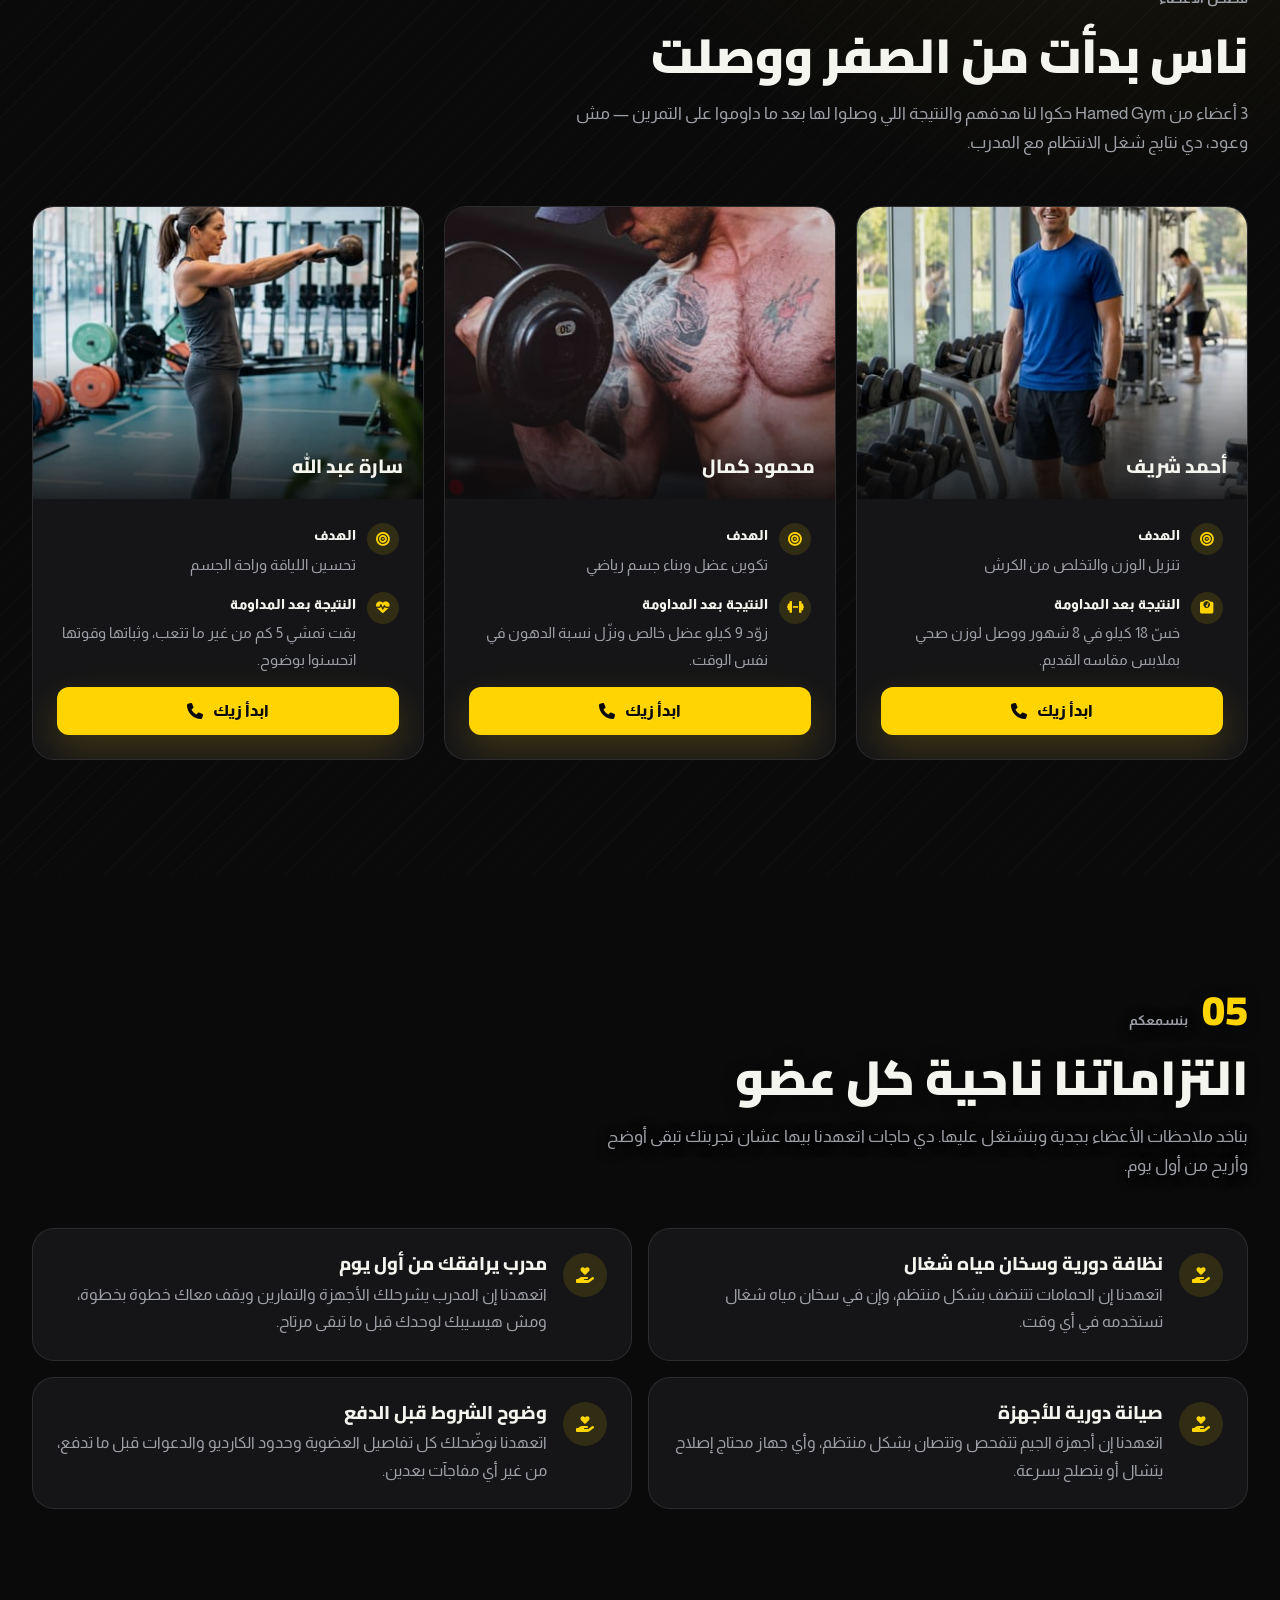
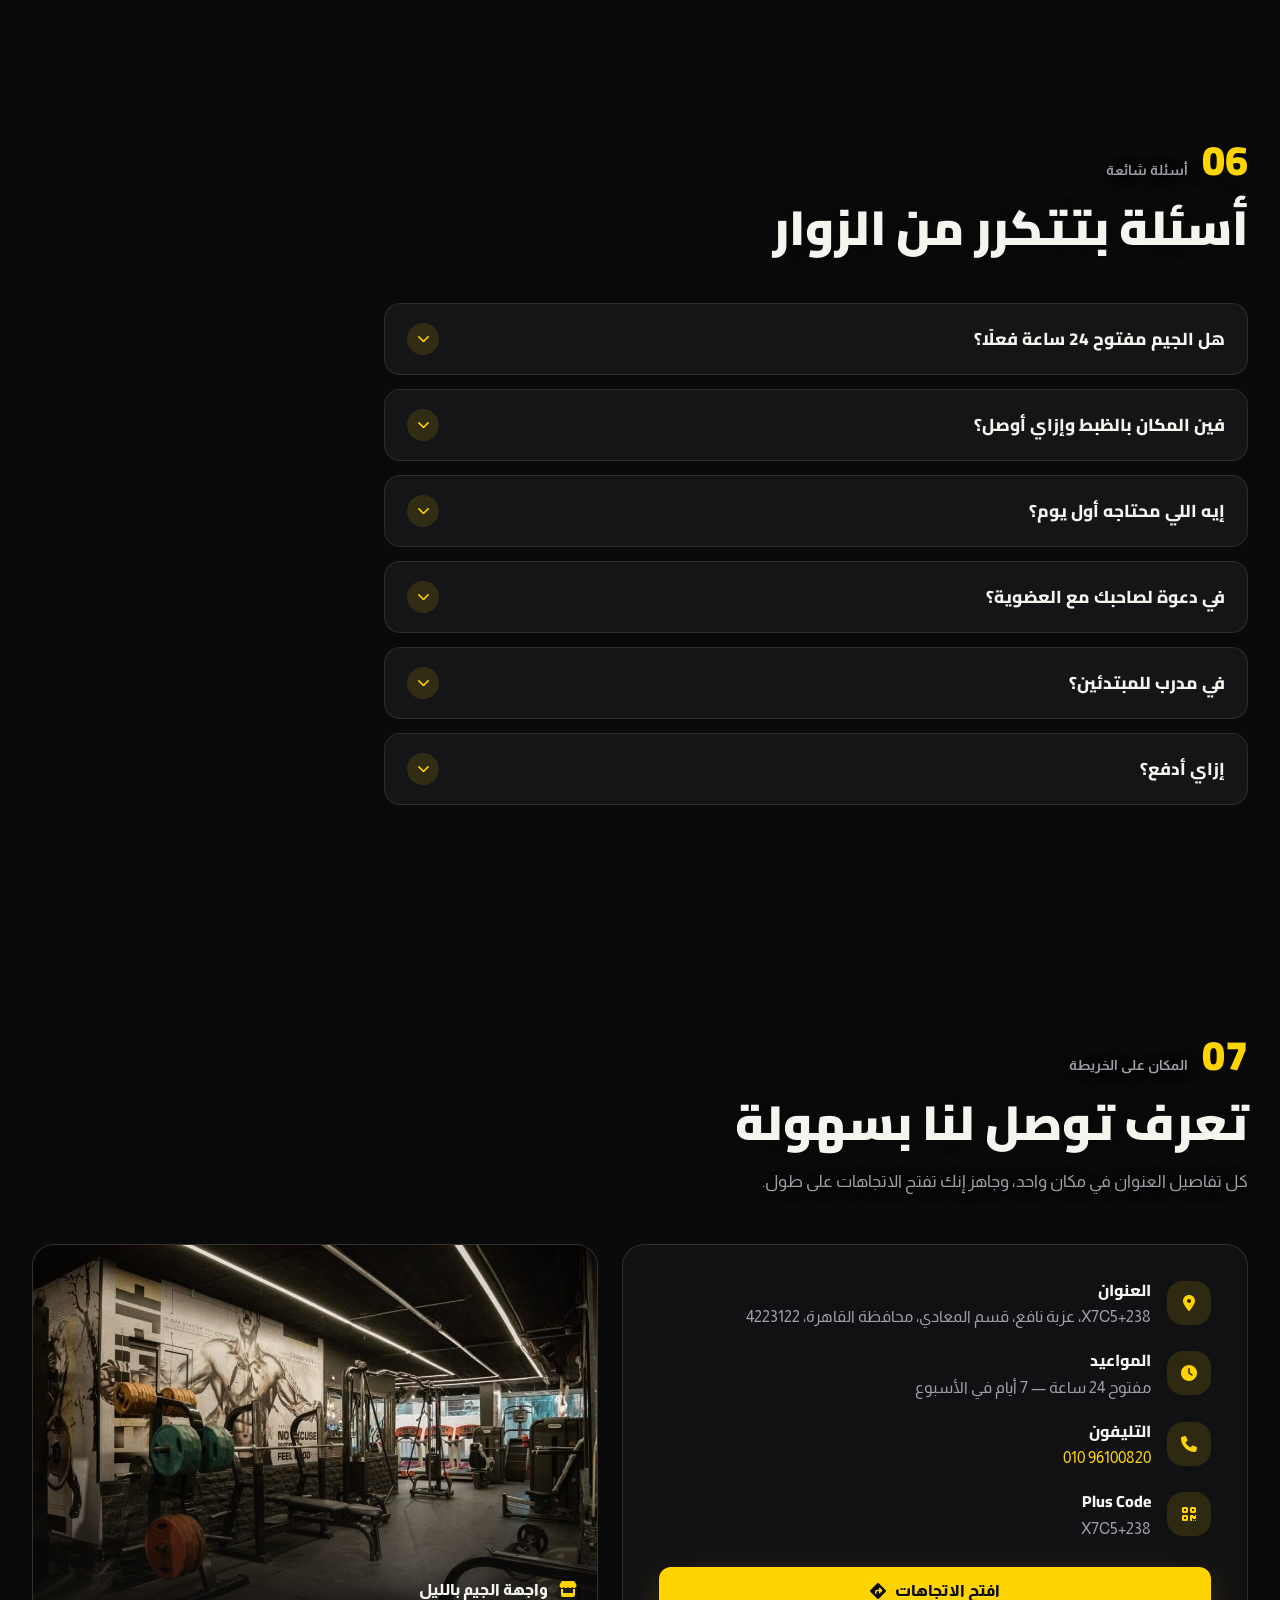
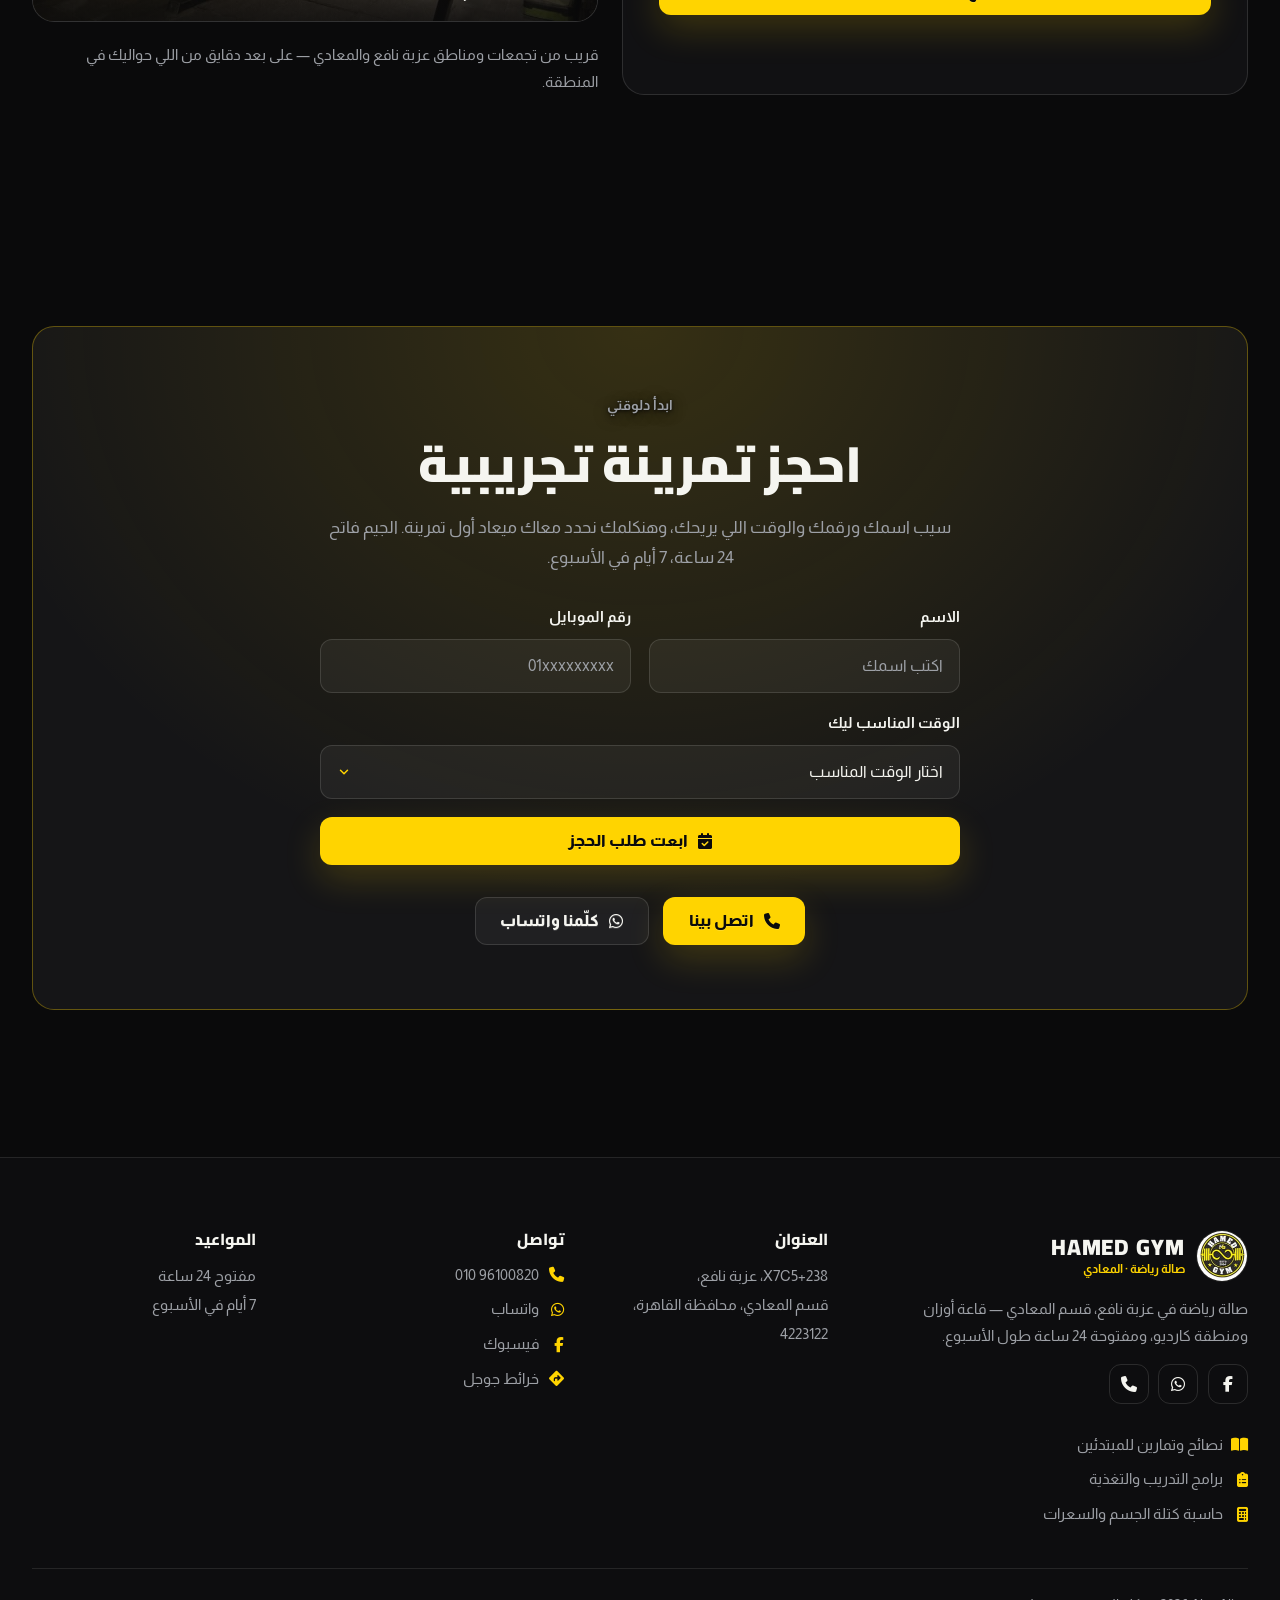
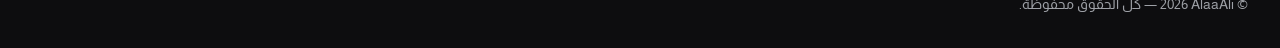
==== commit 9b6cb791: "feat: Site123-style form success + remove footer admin link + secret shortcut" ====
--- a/index.html
+++ b/index.html
@@ -940,7 +940,7 @@
         </div>
 
         <div class="footer-bottom">
-            <p>© <span class="num">2026</span> AlaaAli — كل الحقوق محفوظة. · <a href="admin/" style="color:#ffd400;text-decoration:none;font-weight:700;">لوحة التحكم</a></p>
+            <p>© <span class="num">2026</span> AlaaAli — كل الحقوق محفوظة.</p>
         </div>
     </div>
 </footer>
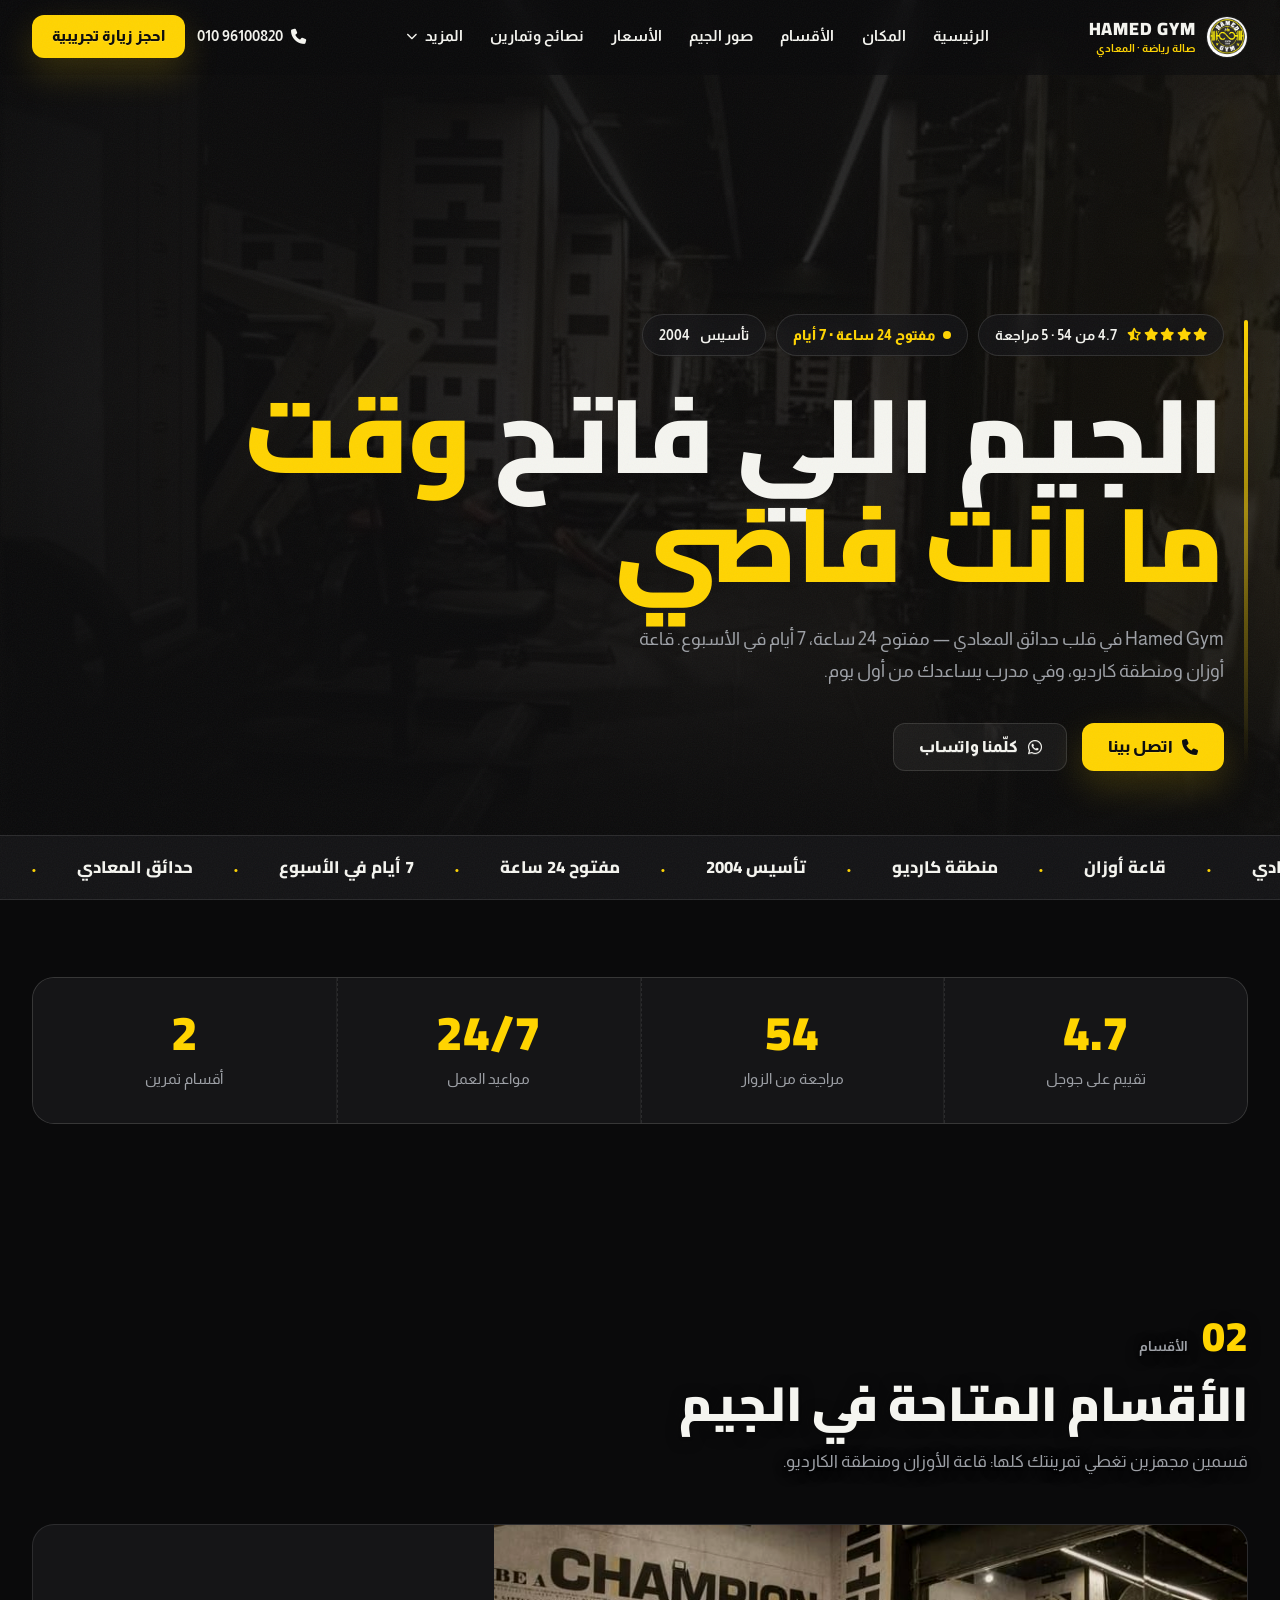
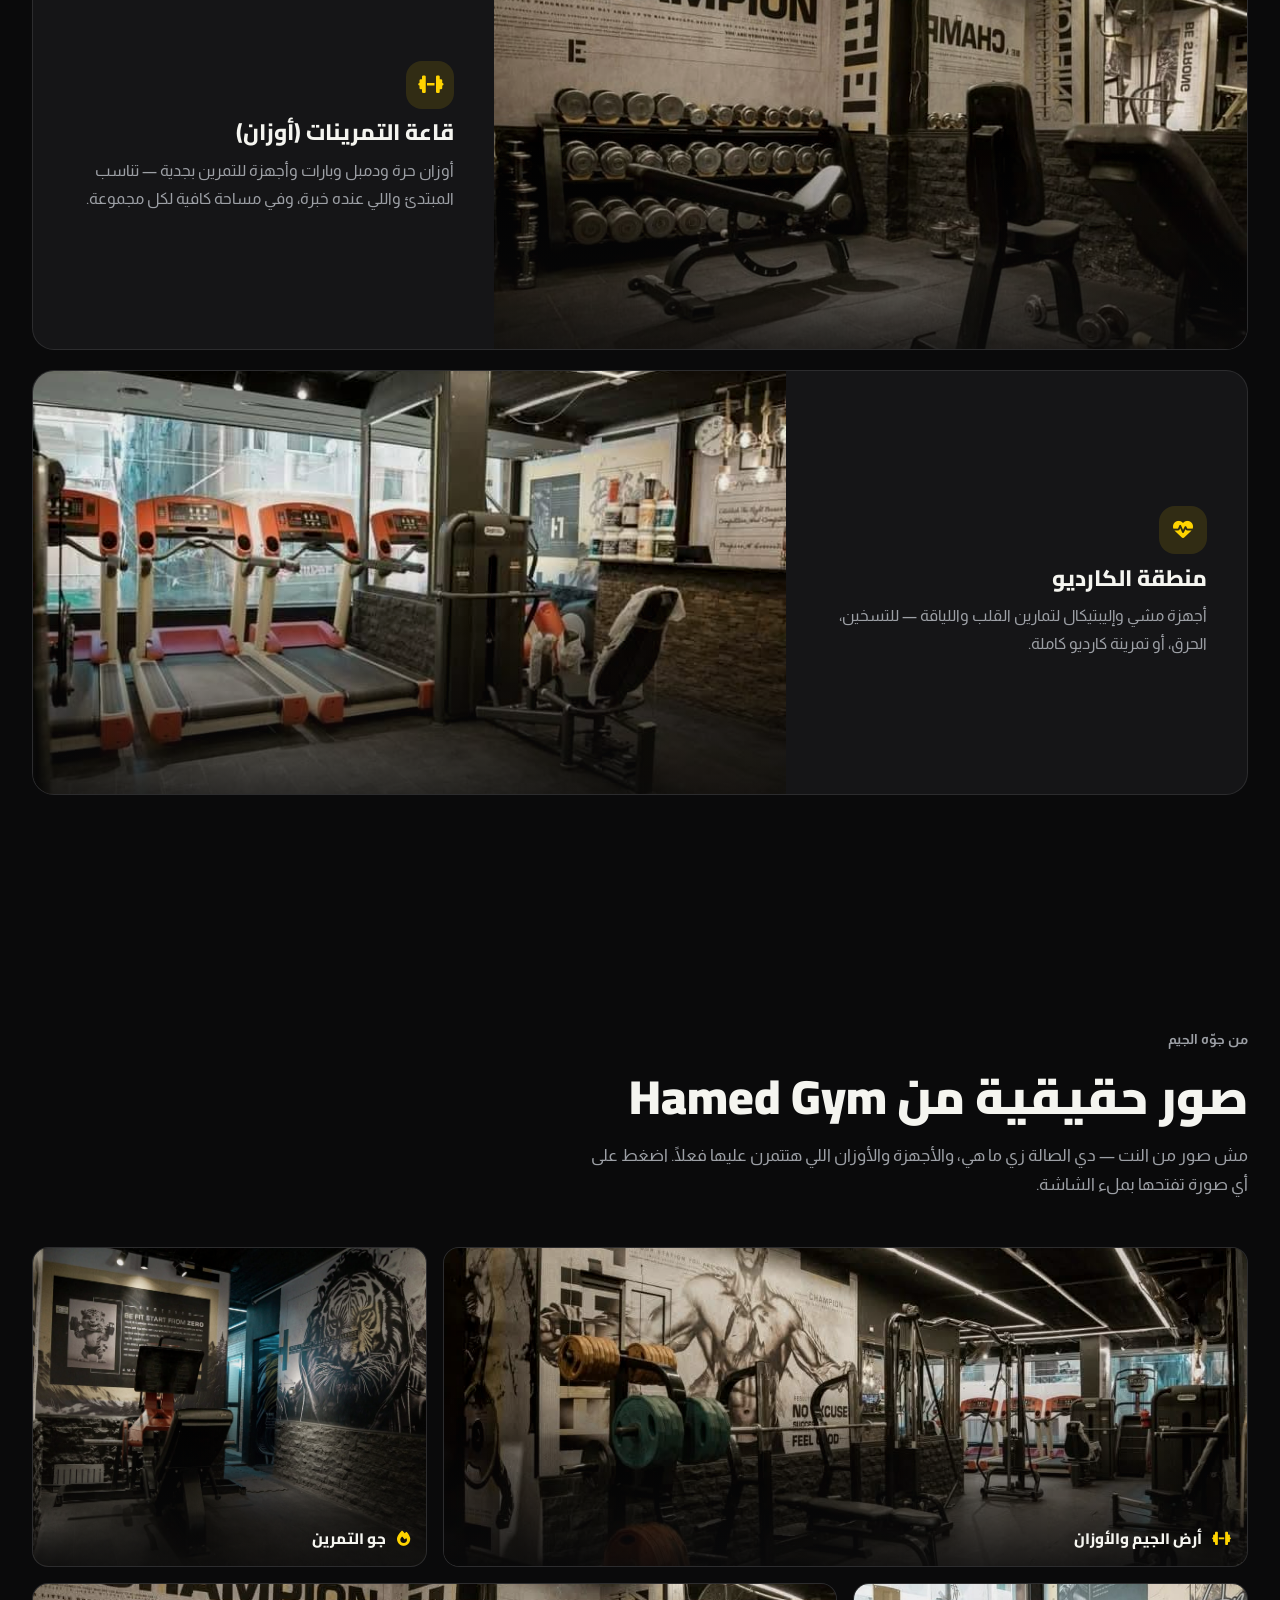
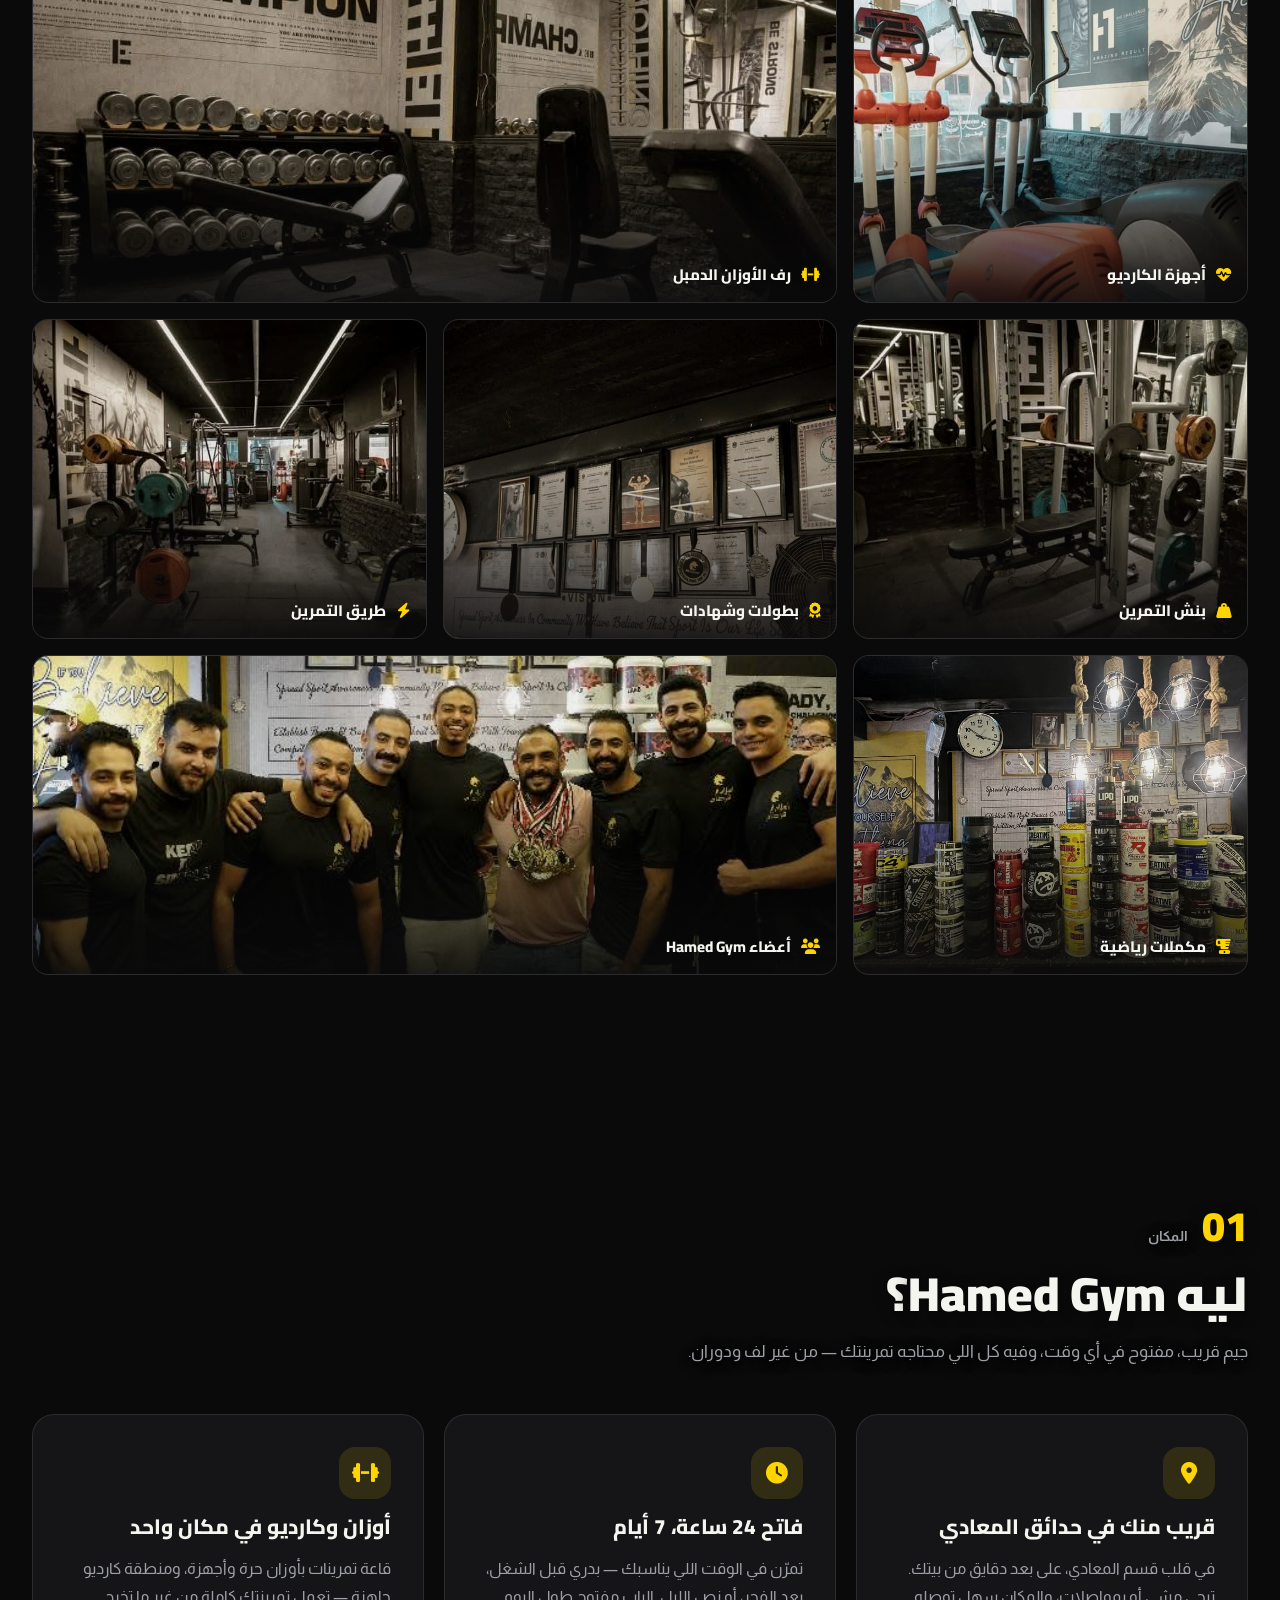
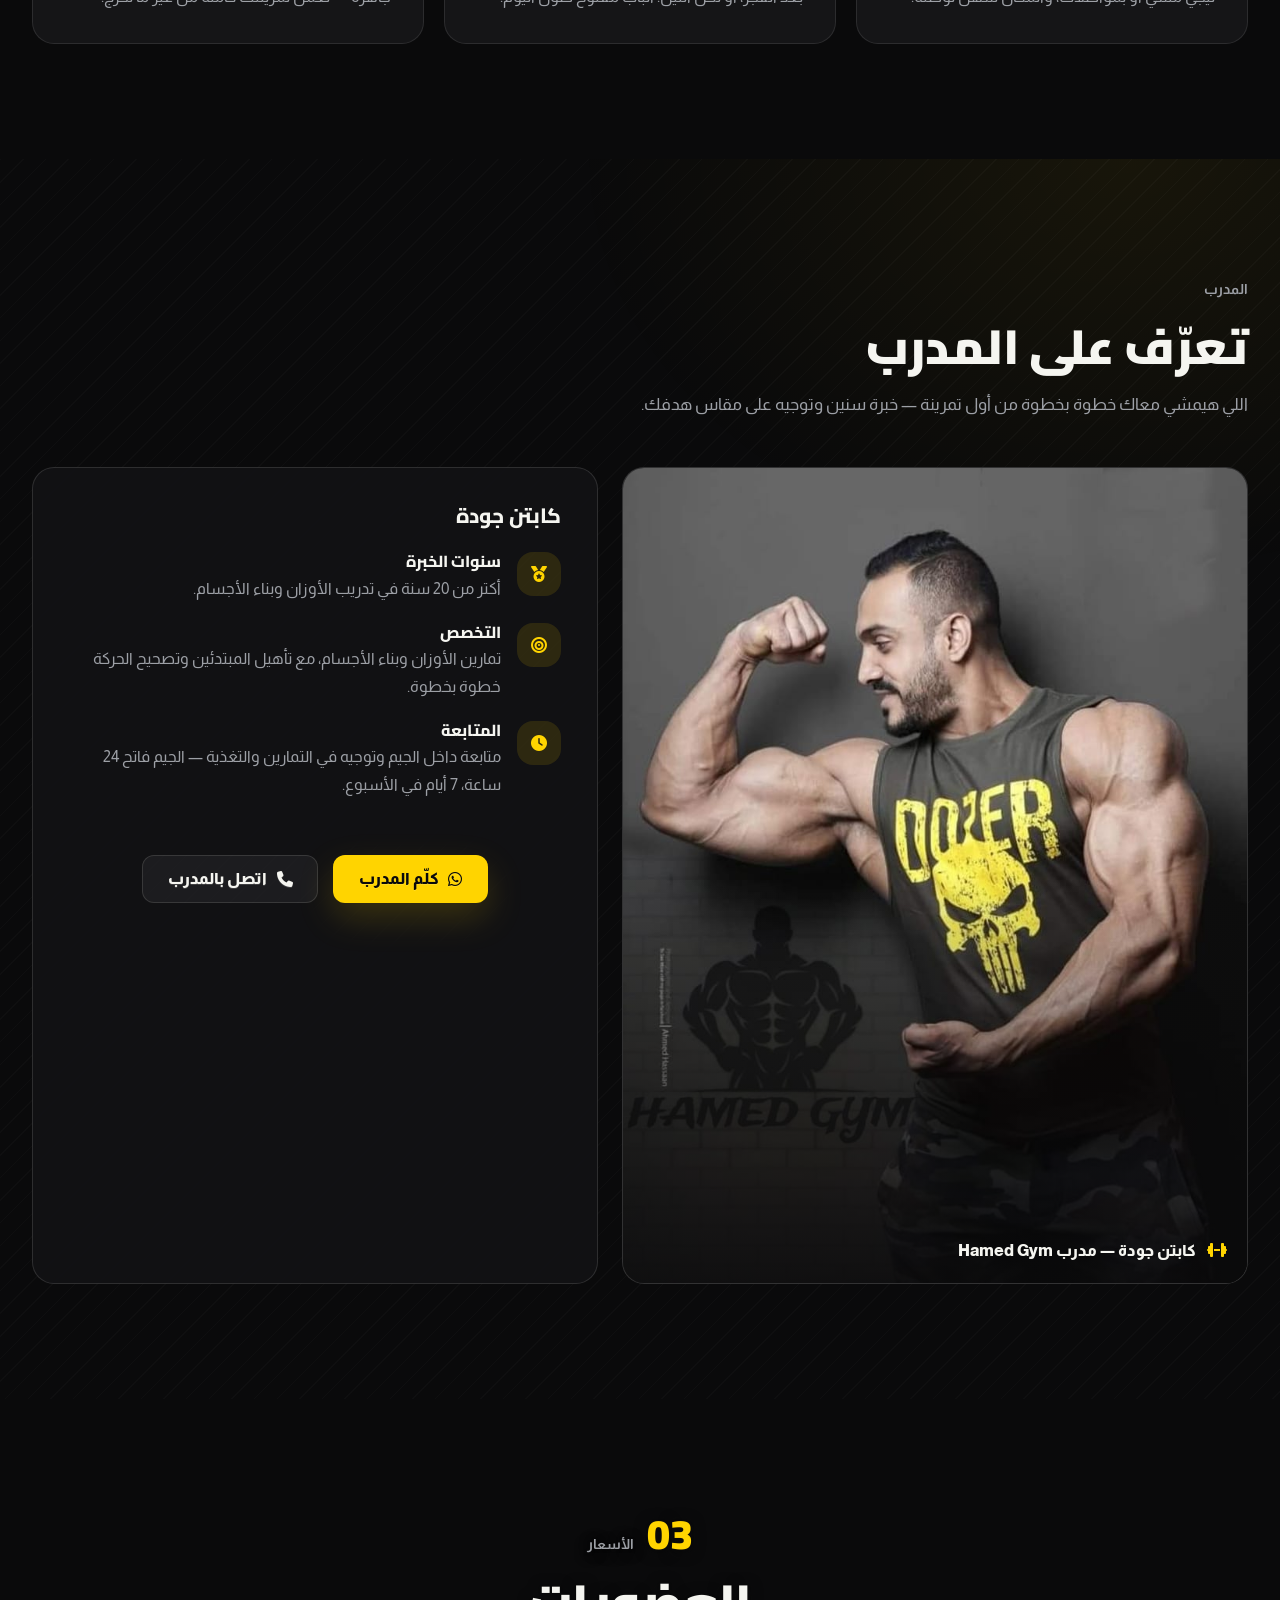
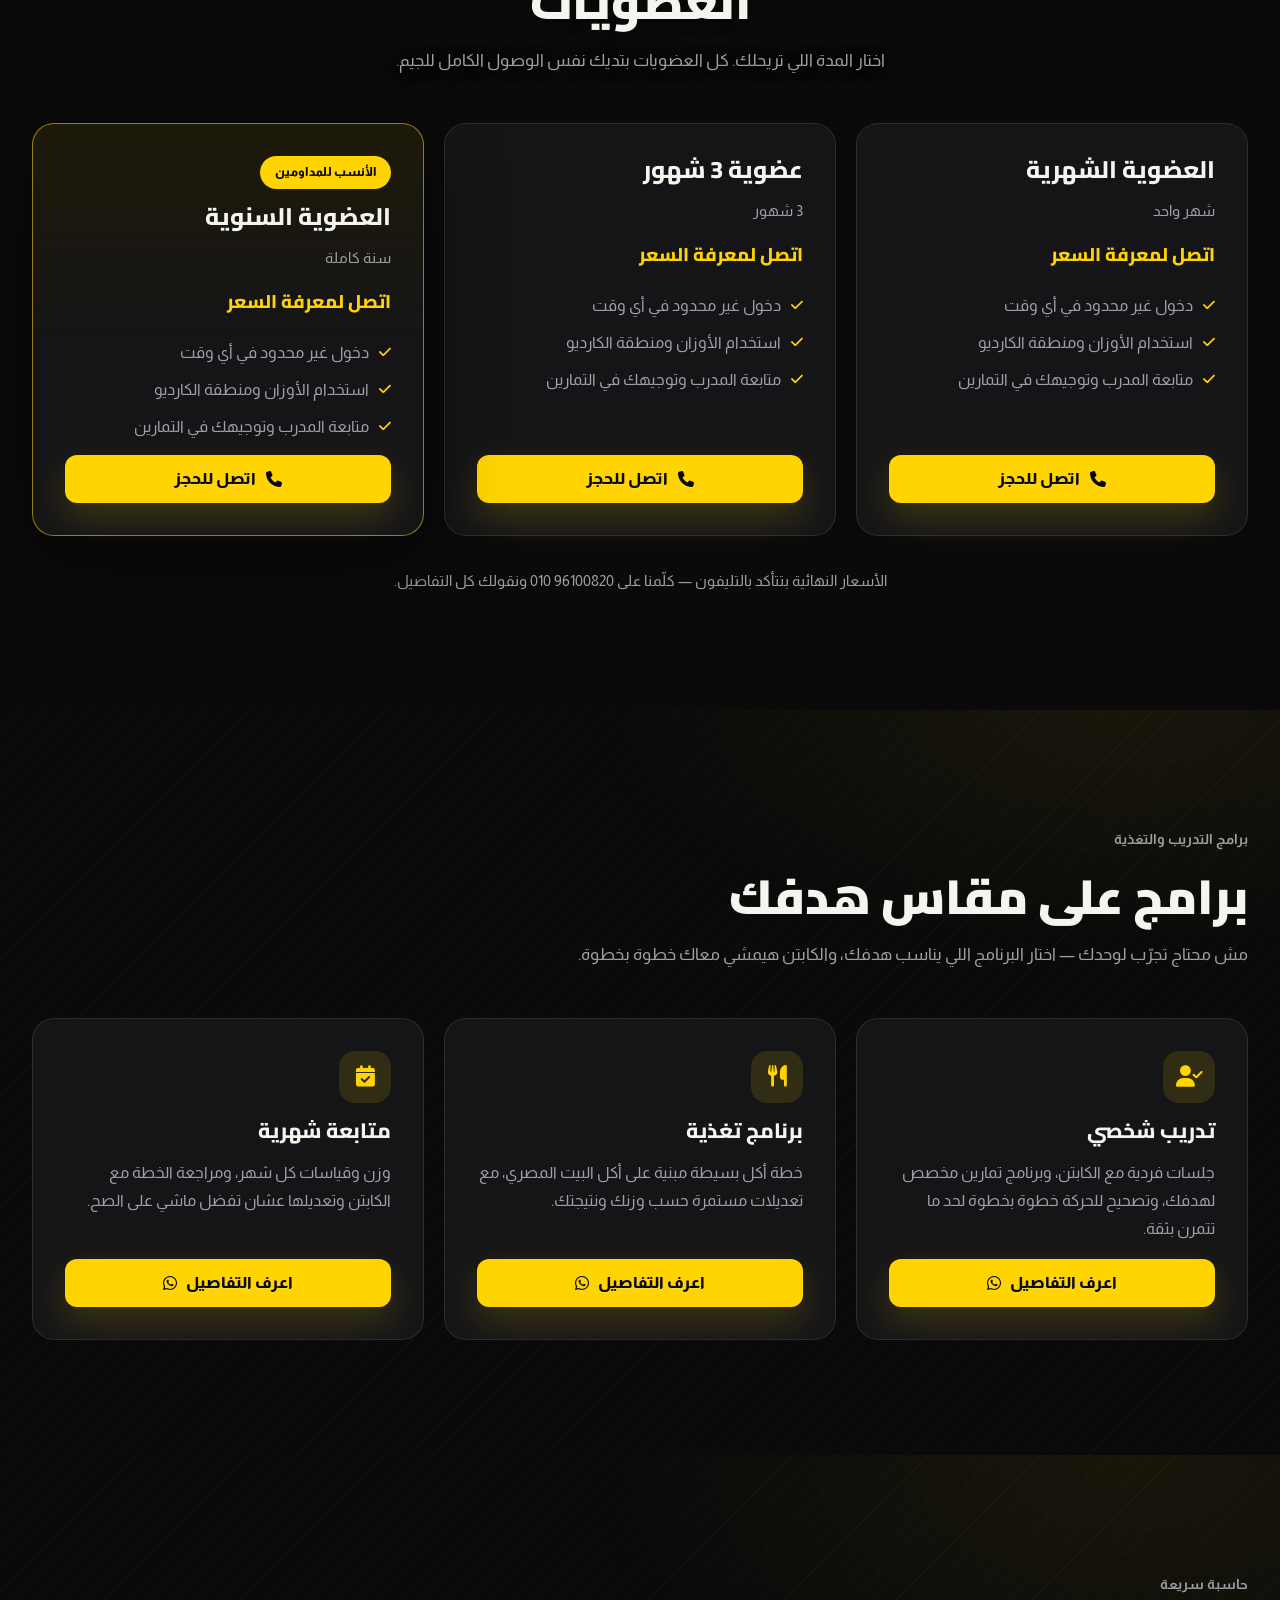
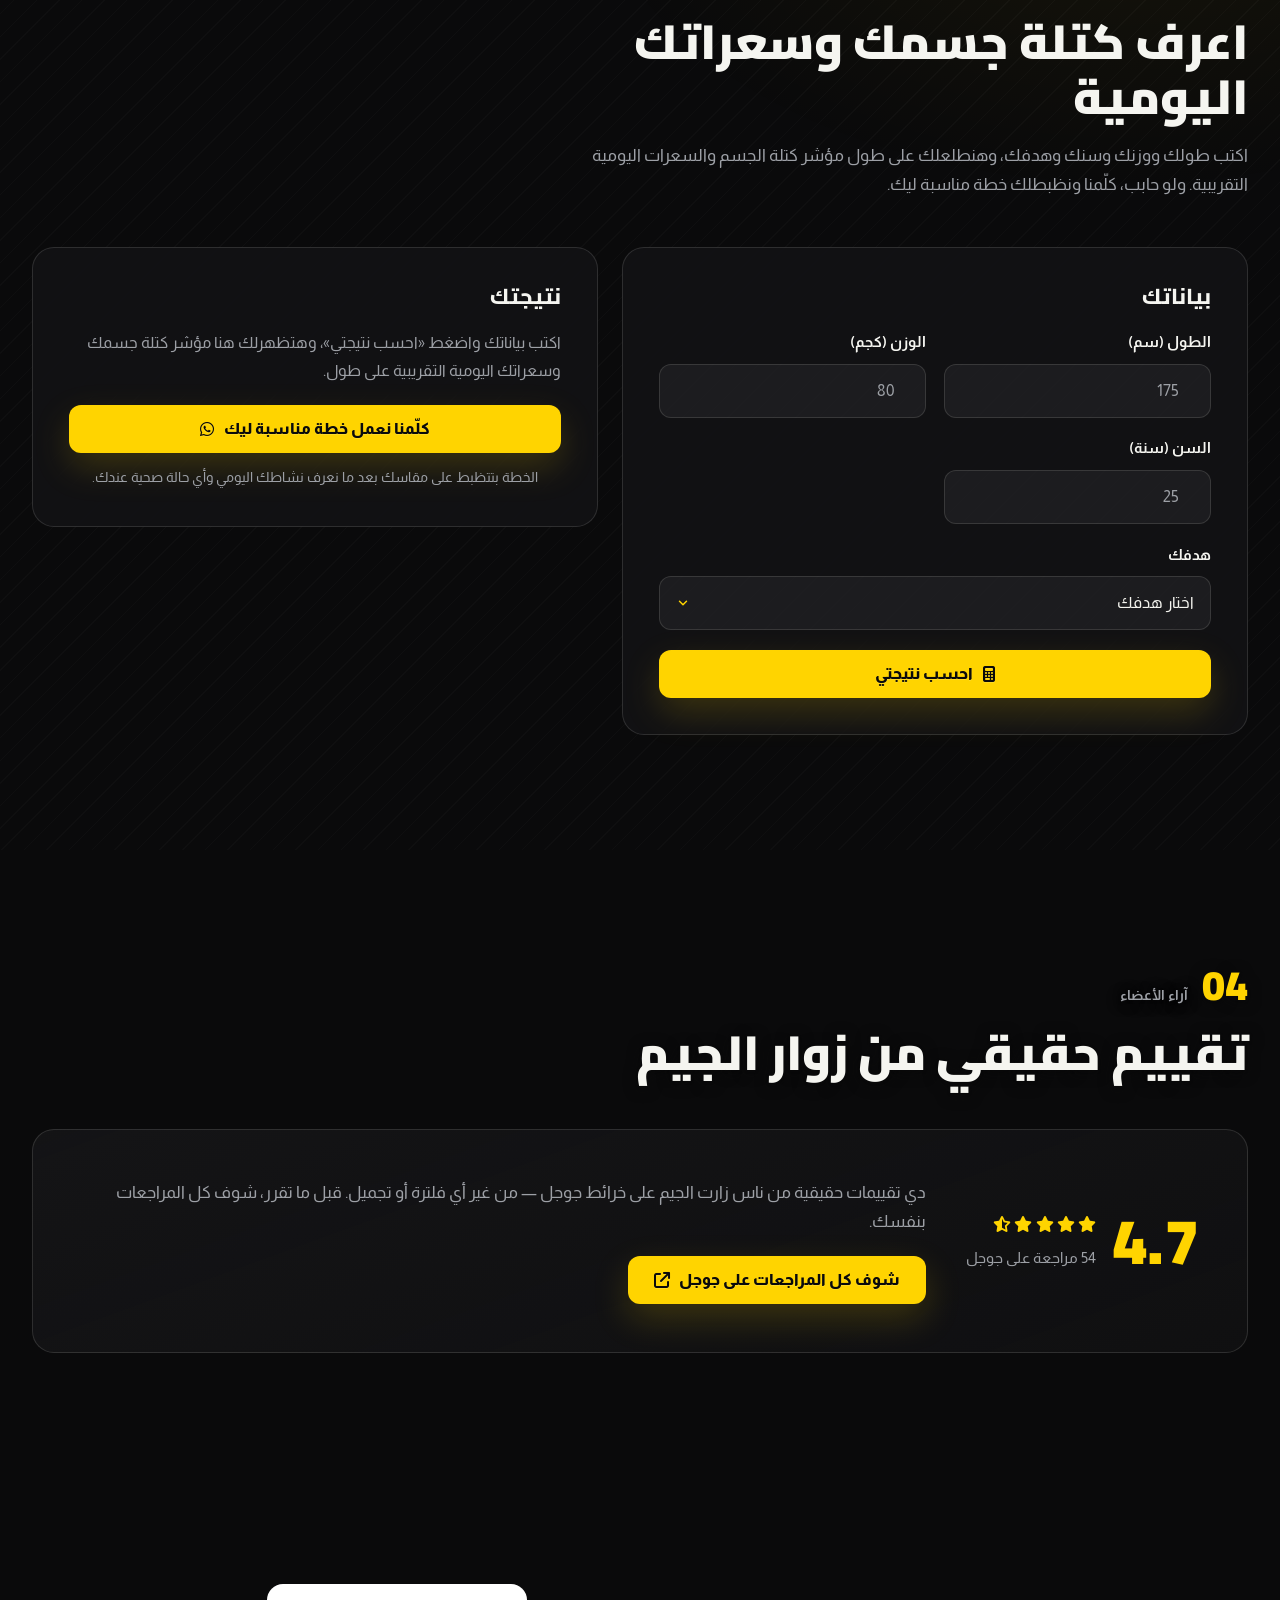
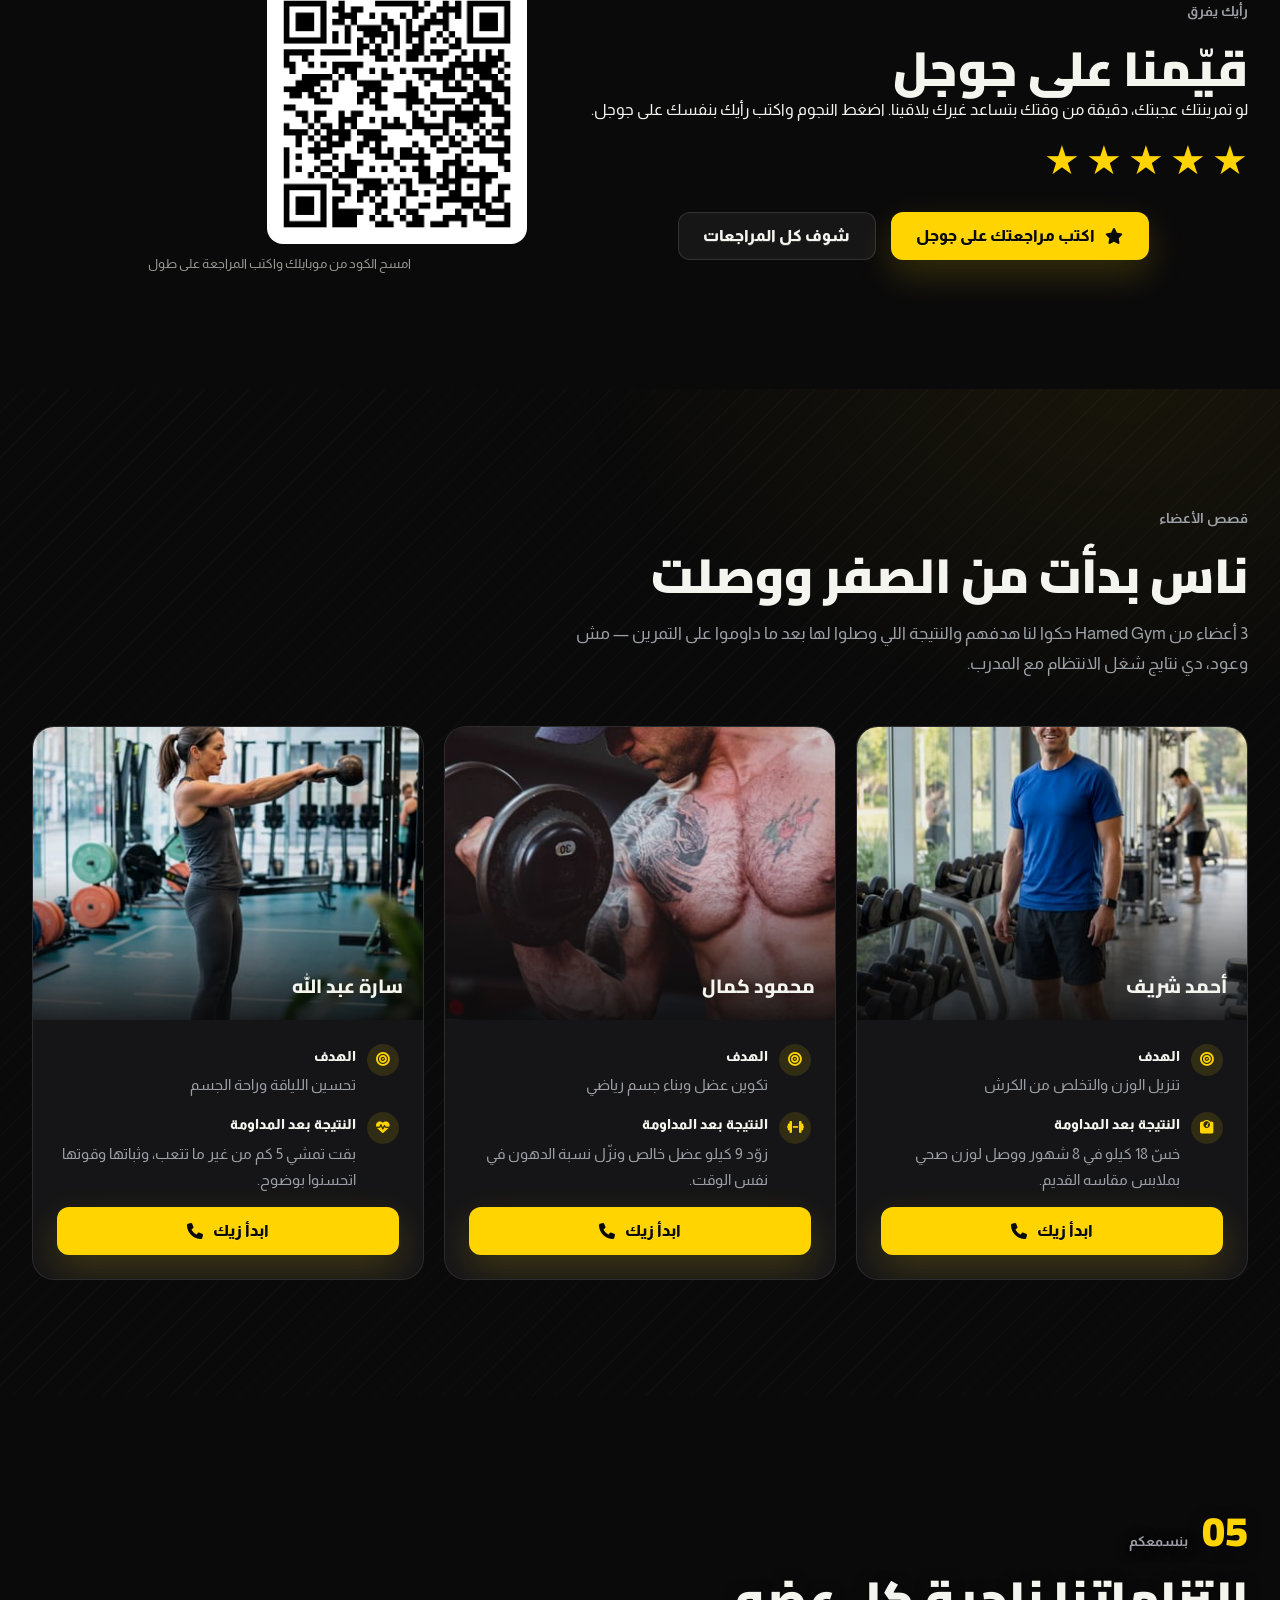
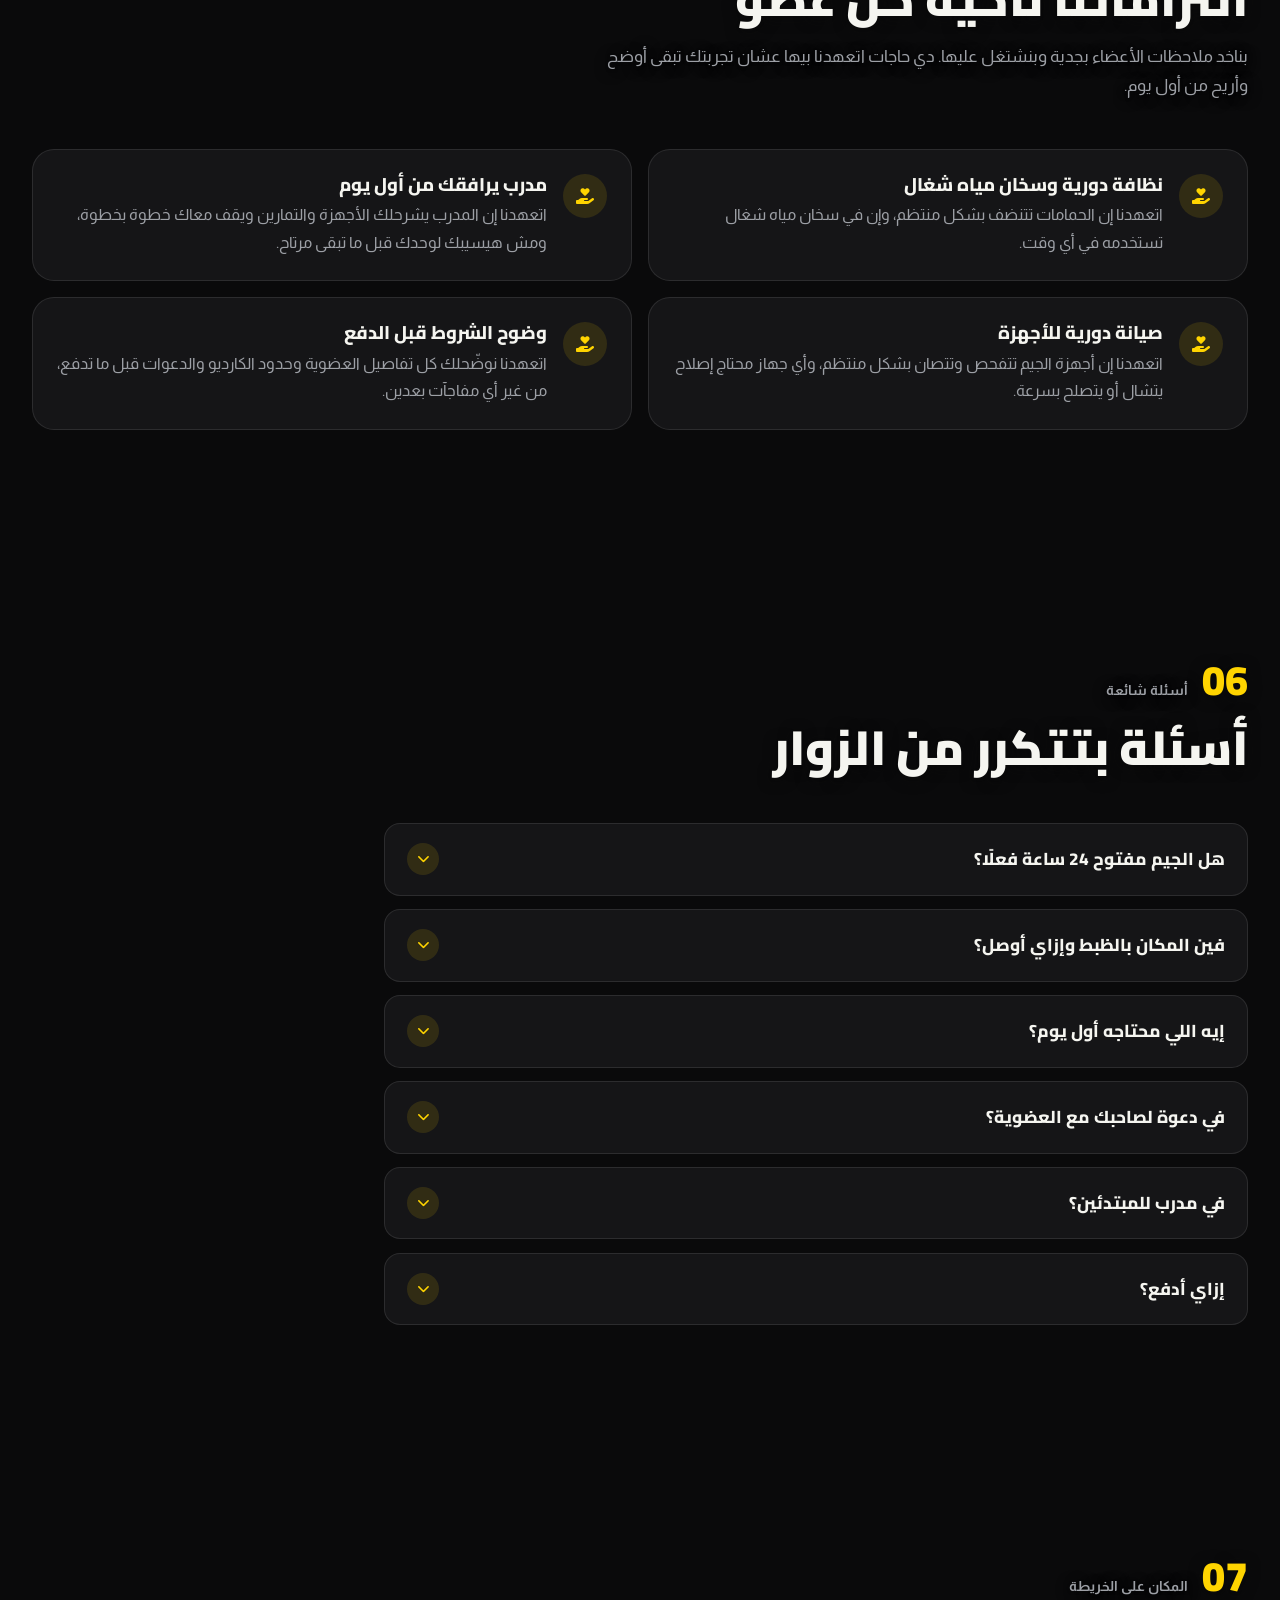
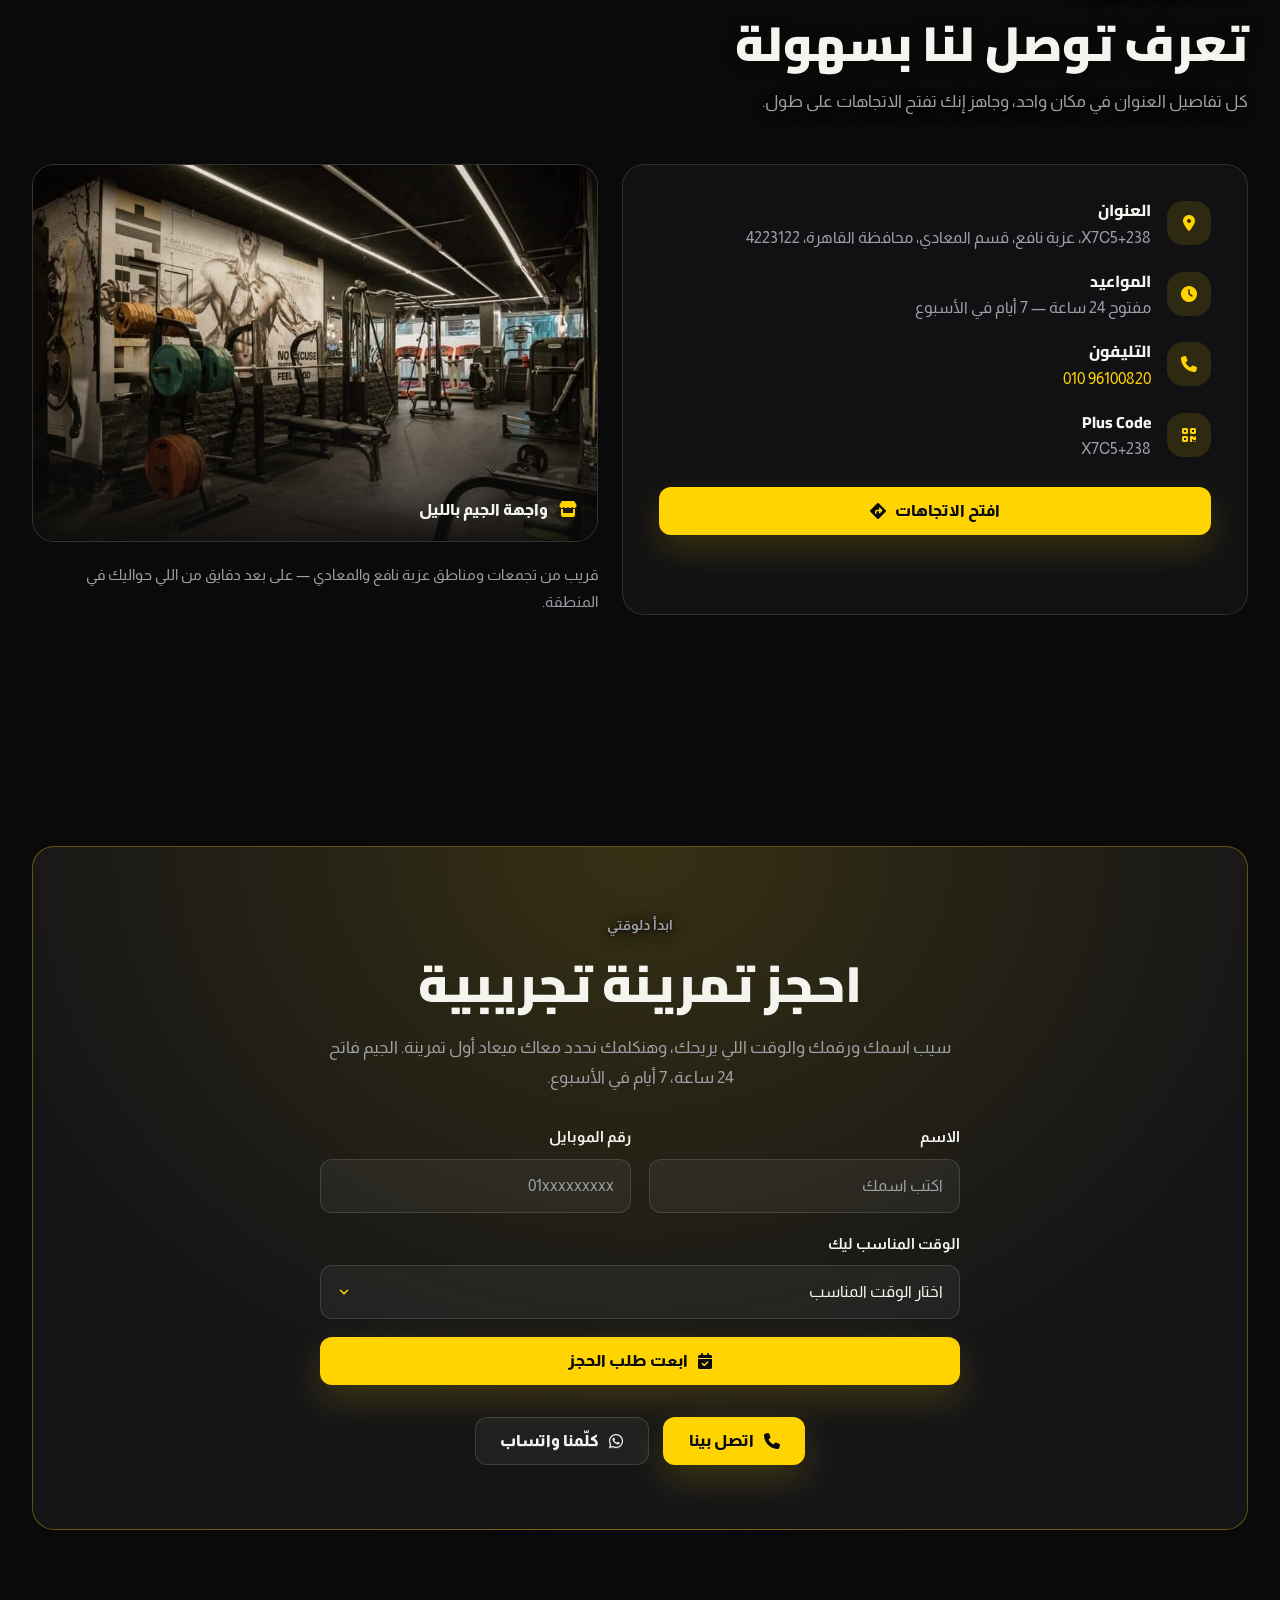
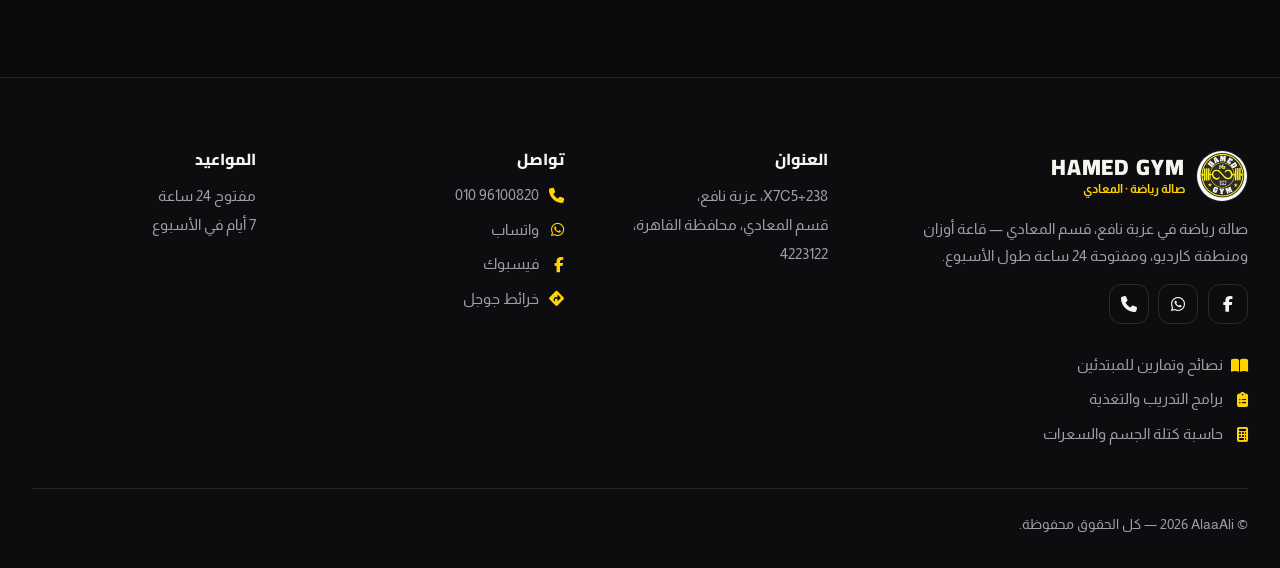
==== commit 7e4d8eed: "feat: Google review section + QR + nav link" ====
--- a/index.html
+++ b/index.html
@@ -129,6 +129,7 @@
                     <a href="#trainer">المدرب</a>
                     <a href="#programs">برامج التدريب والتغذية</a>
                     <a href="#reviews">آراء الأعضاء</a>
+                    <a href="#review-us">قيّمنا على جوجل</a>
                     <a href="#stories">قصص الأعضاء</a>
                     <a href="#calculator">حاسبة السعرات</a>
                     <a href="#faq">أسئلة شائعة</a>
@@ -612,7 +613,38 @@
             </div>
         </div>
     </div>
-</section>        <!-- Explain: Component for displaying member success stories. -->
+</section>        <!-- Hamed Gym — قيّمنا على جوجل -->
+<section id="review-us" class="section-pad">
+    <div class="container-shell">
+        <div class="review-cta reveal">
+            <div class="review-cta__copy">
+                <p class="section-index"><span class="section-index__label">رأيك يفرق</span></p>
+                <h2 class="section-title">قيّمنا على جوجل</h2>
+                <p class="section-sub">لو تمرينتك عجبتك، دقيقة من وقتك بتساعد غيرك يلاقينا. اضغط النجوم واكتب رأيك بنفسك على جوجل.</p>
+
+                <div class="stars" role="group" aria-label="قيّمنا على جوجل">
+                    <a href="https://search.google.com/local/writereview?placeid=ChIJwz9S-bxHWBQRmhetT5yYQvY" target="_blank" rel="noopener" aria-label="نجمة">★</a>
+                    <a href="https://search.google.com/local/writereview?placeid=ChIJwz9S-bxHWBQRmhetT5yYQvY" target="_blank" rel="noopener" aria-label="نجمتان">★</a>
+                    <a href="https://search.google.com/local/writereview?placeid=ChIJwz9S-bxHWBQRmhetT5yYQvY" target="_blank" rel="noopener" aria-label="3 نجوم">★</a>
+                    <a href="https://search.google.com/local/writereview?placeid=ChIJwz9S-bxHWBQRmhetT5yYQvY" target="_blank" rel="noopener" aria-label="4 نجوم">★</a>
+                    <a href="https://search.google.com/local/writereview?placeid=ChIJwz9S-bxHWBQRmhetT5yYQvY" target="_blank" rel="noopener" aria-label="5 نجوم">★</a>
+                </div>
+
+                <div class="cta-actions">
+                    <a class="btn btn-accent" href="https://search.google.com/local/writereview?placeid=ChIJwz9S-bxHWBQRmhetT5yYQvY" target="_blank" rel="noopener"><i class="fa-solid fa-star" aria-hidden="true"></i> اكتب مراجعتك على جوجل</a>
+                    <a class="btn btn-ghost" href="https://www.google.com/maps/place/?q=place_id:ChIJwz9S-bxHWBQRmhetT5yYQvY" target="_blank" rel="noopener">شوف كل المراجعات</a>
+                </div>
+            </div>
+
+            <figure class="review-cta__qr">
+                <img src="assets/qr-google-review.png" alt="كود QR لكتابة مراجعة Hamed Gym على جوجل" width="500" height="500" loading="lazy">
+                <figcaption>امسح الكود من موبايلك واكتب المراجعة على طول</figcaption>
+            </figure>
+        </div>
+    </div>
+</section>
+
+<!-- Explain: Component for displaying member success stories. -->
 <!-- Hamed Gym — قصص أعضاء حقيقية بعد المداومة -->
 <section id="stories" class="section-pad section--tint" aria-labelledby="storiesTitle">
     <div class="container-shell">
--- a/site-fix.css
+++ b/site-fix.css
@@ -13,3 +13,13 @@
 @media (prefers-reduced-motion: reduce) {
   .reveal { opacity: 1 !important; transform: none !important; }
 }
+
+/* ===== قيّمنا على جوجل ===== */
+.review-cta{display:grid;grid-template-columns:1.15fr .85fr;gap:clamp(24px,4vw,56px);align-items:center}
+.stars{display:flex;gap:6px;margin:16px 0 20px}
+.stars a{font-size:40px;line-height:1;color:#ffd400;text-decoration:none;transition:transform .2s ease,color .2s}
+.stars a:hover{transform:scale(1.14);color:#ffe45c}
+.review-cta__qr{margin:0;text-align:center}
+.review-cta__qr img{width:min(260px,72%);height:auto;background:#fff;padding:10px;border-radius:16px;border:1px solid rgba(255,255,255,.12)}
+.review-cta__qr figcaption{font-size:12.5px;color:#9b9b94;margin-top:10px;line-height:1.6}
+@media (max-width:900px){.review-cta{grid-template-columns:1fr}}
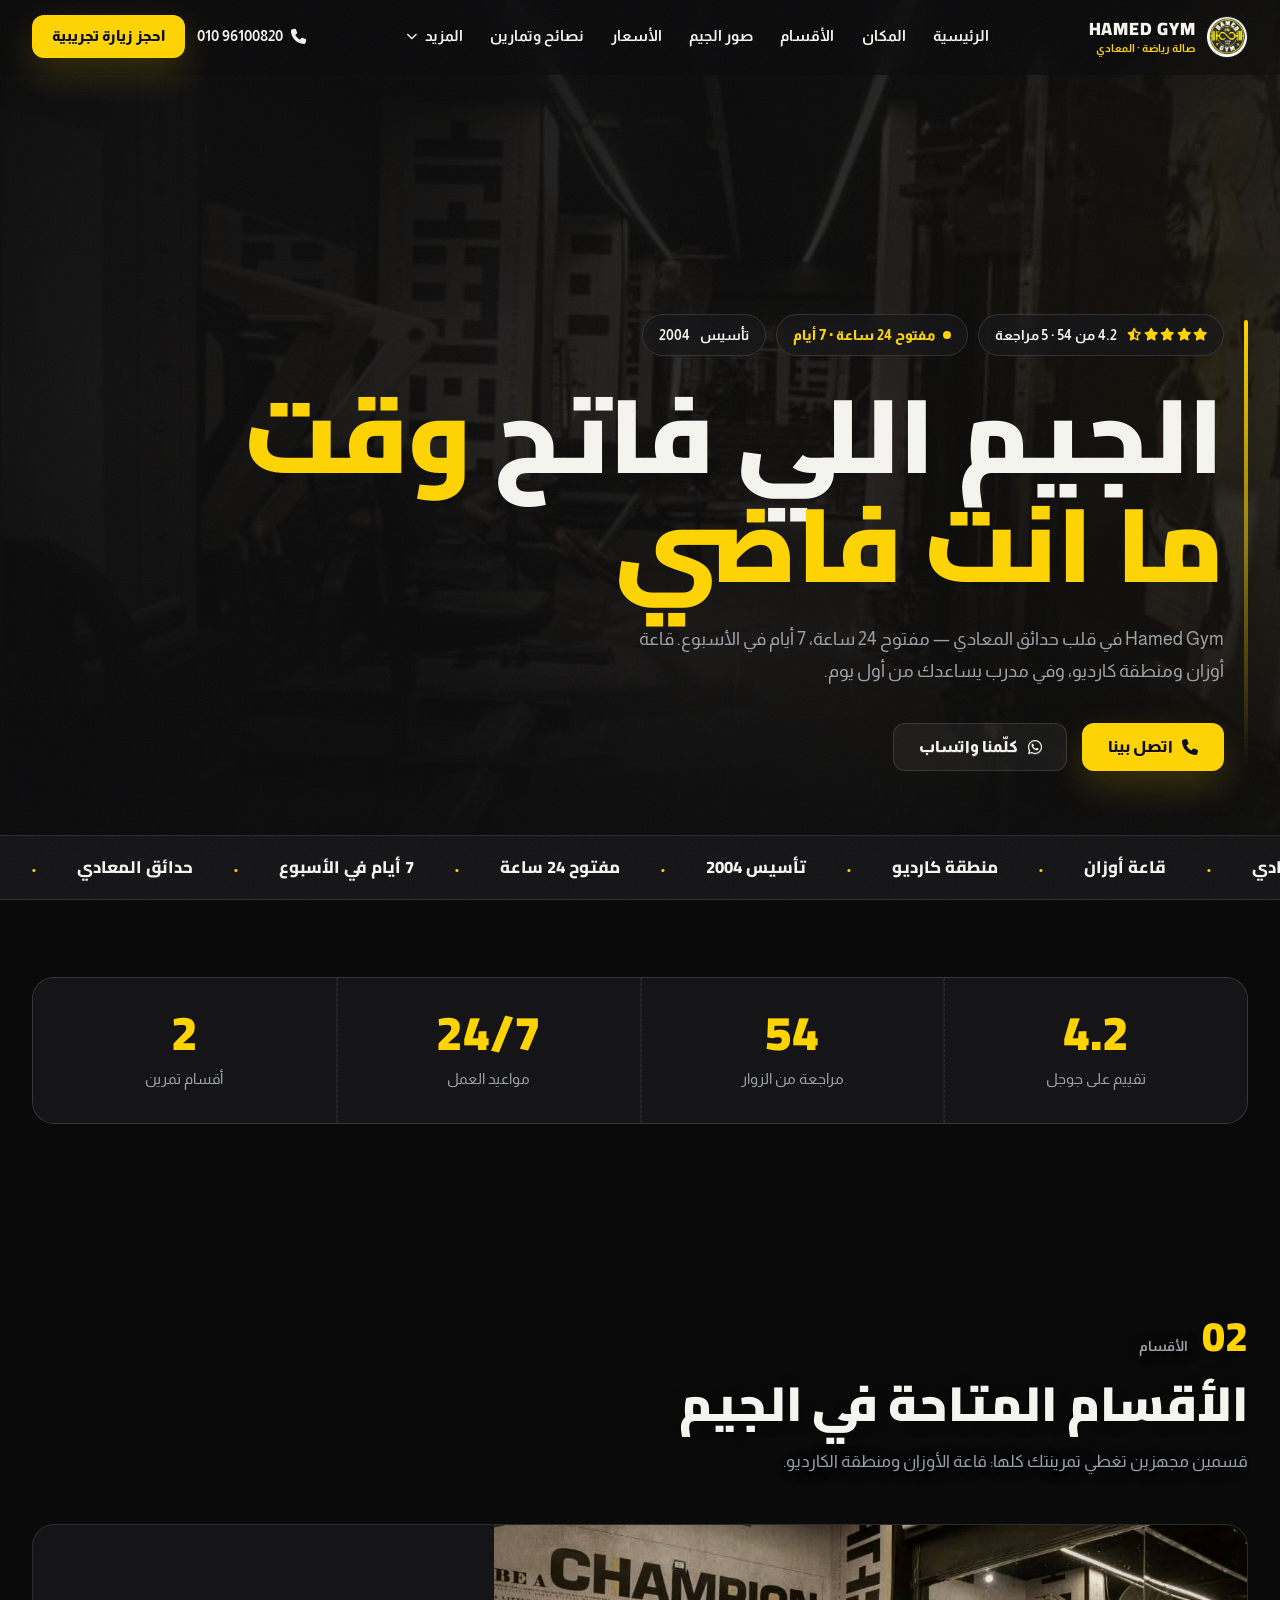
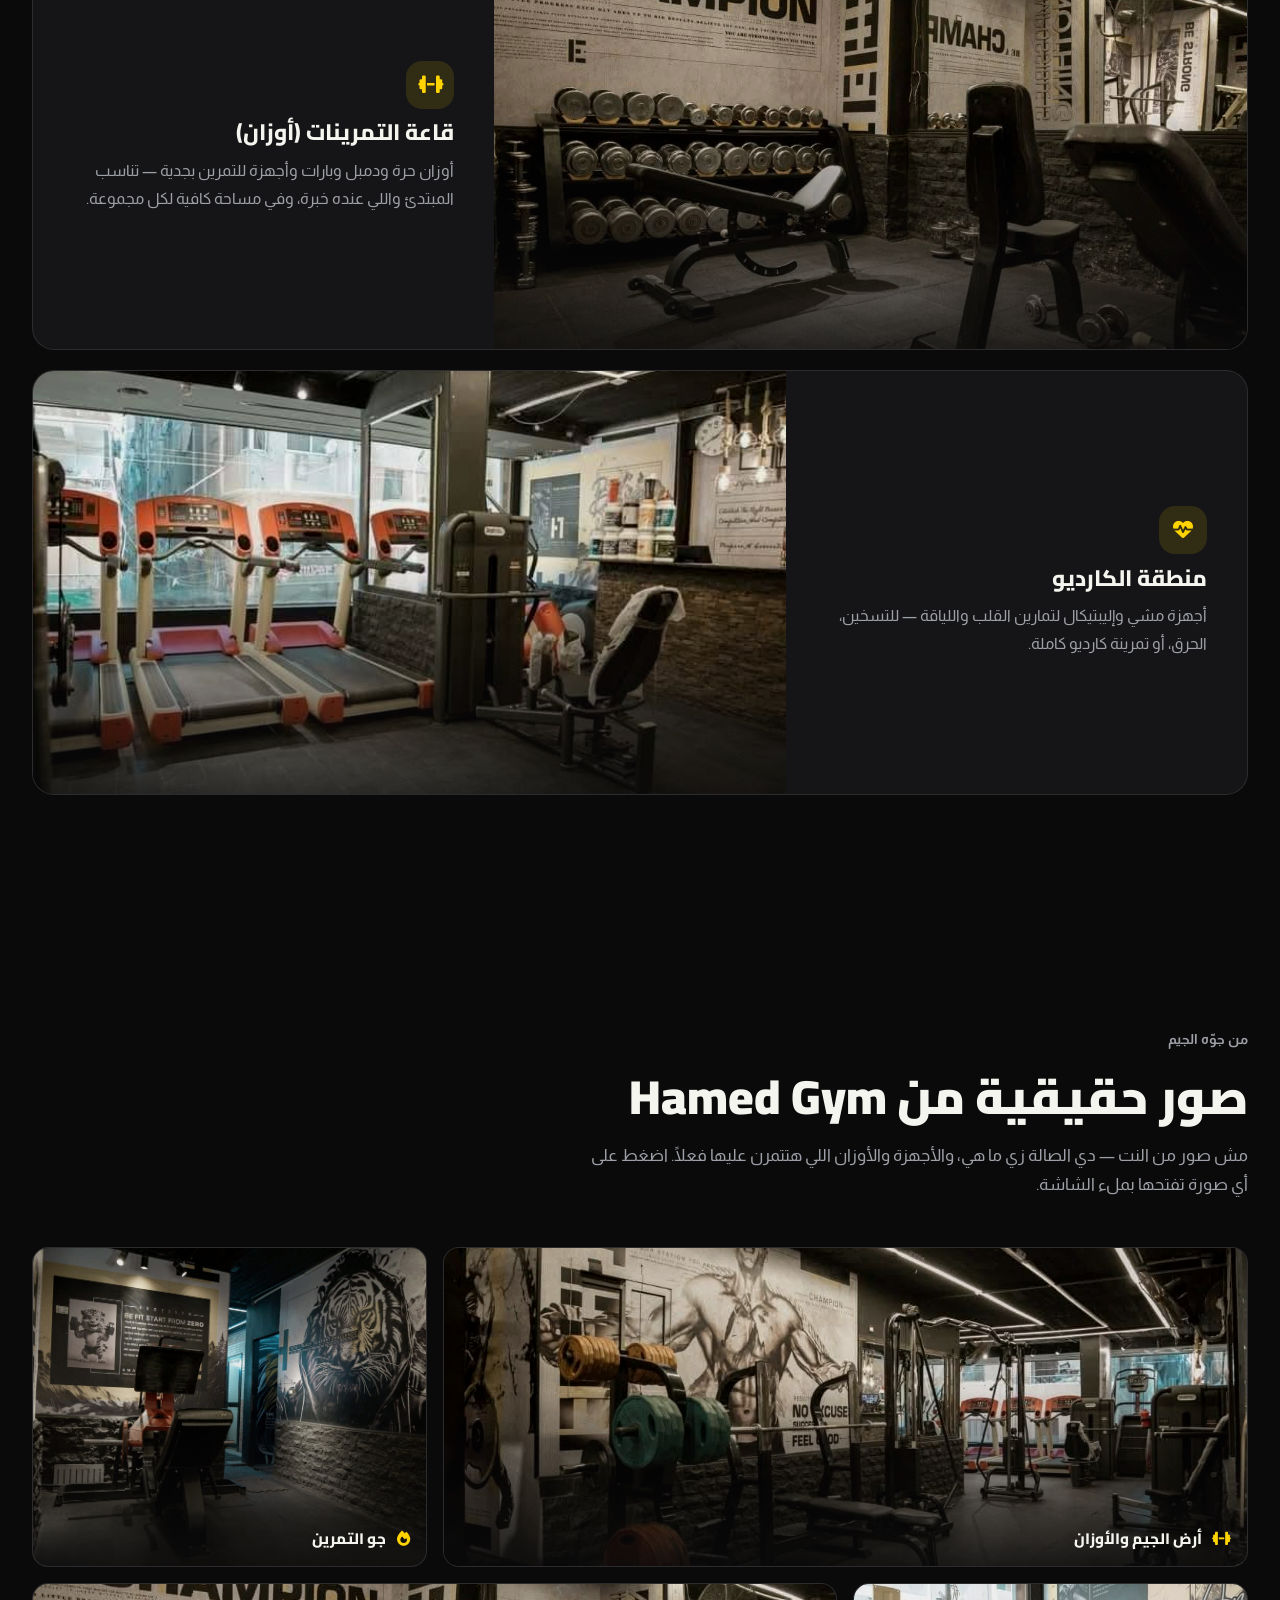
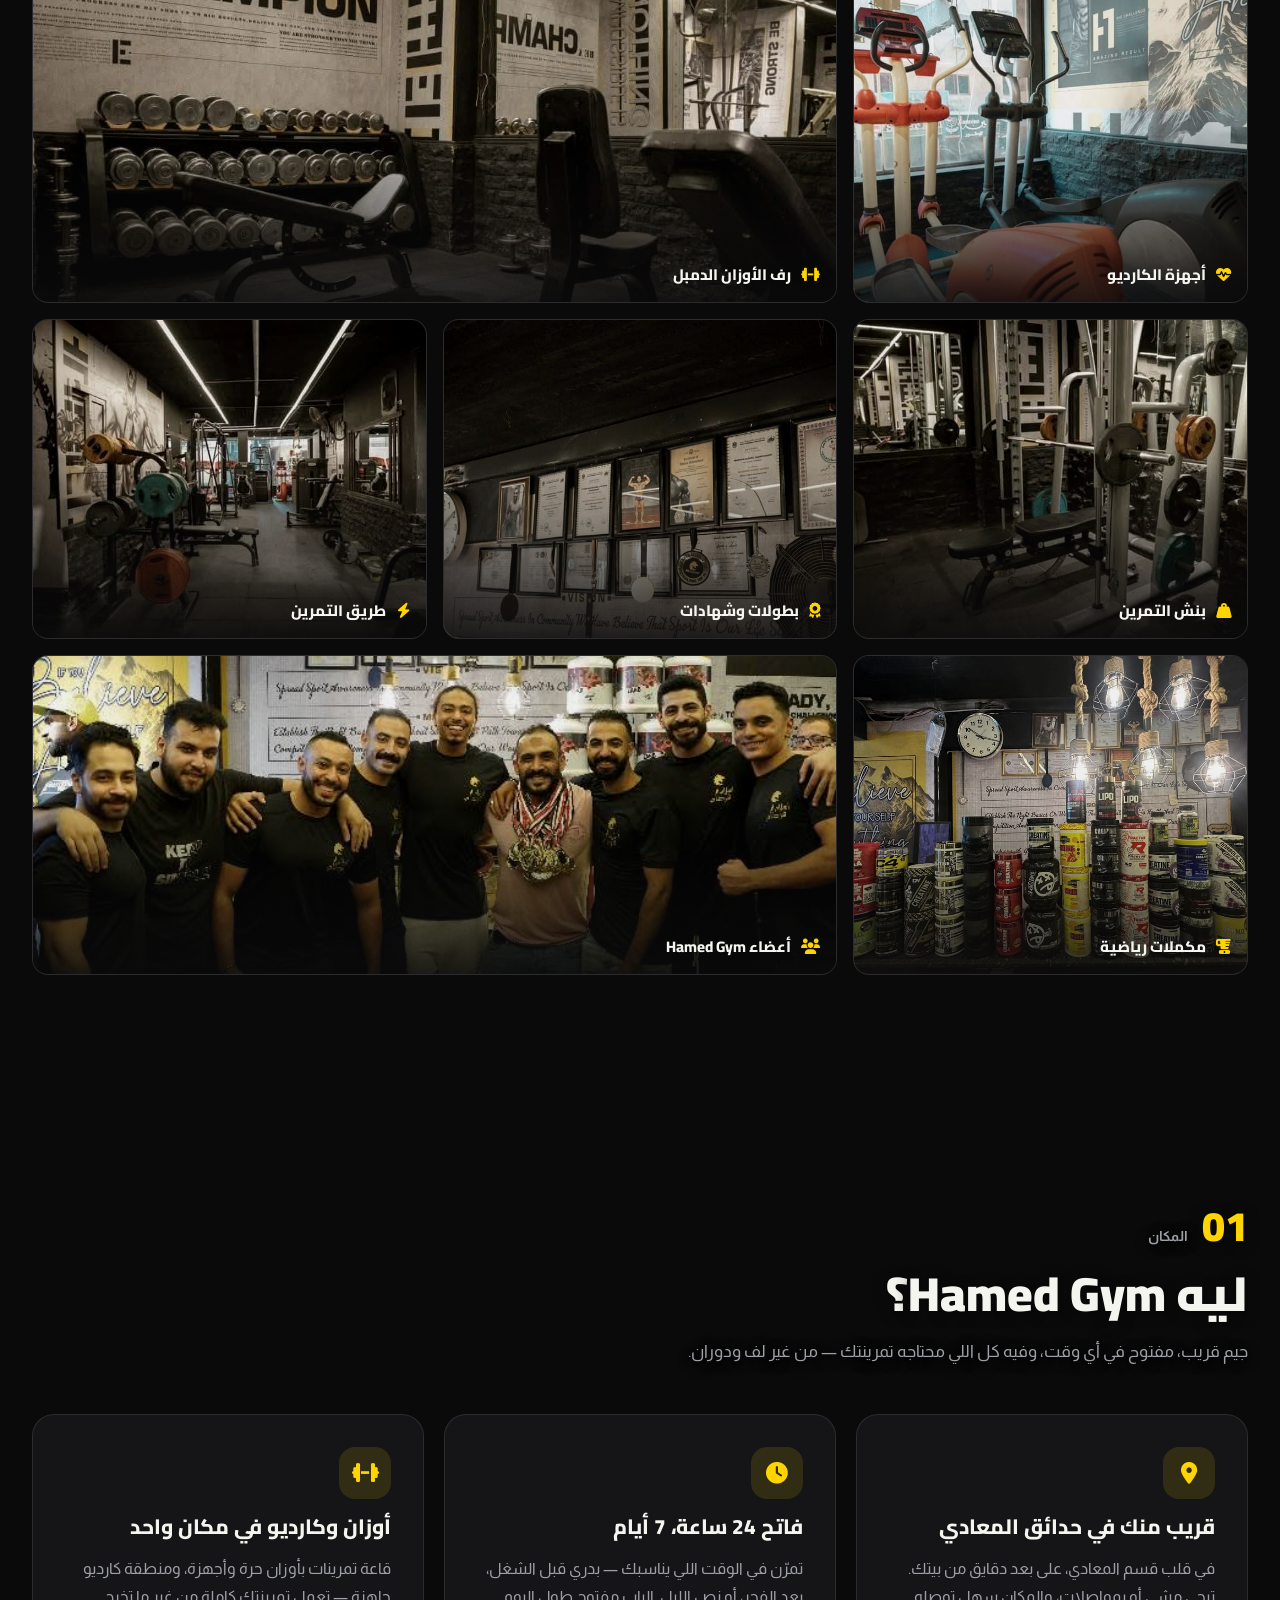
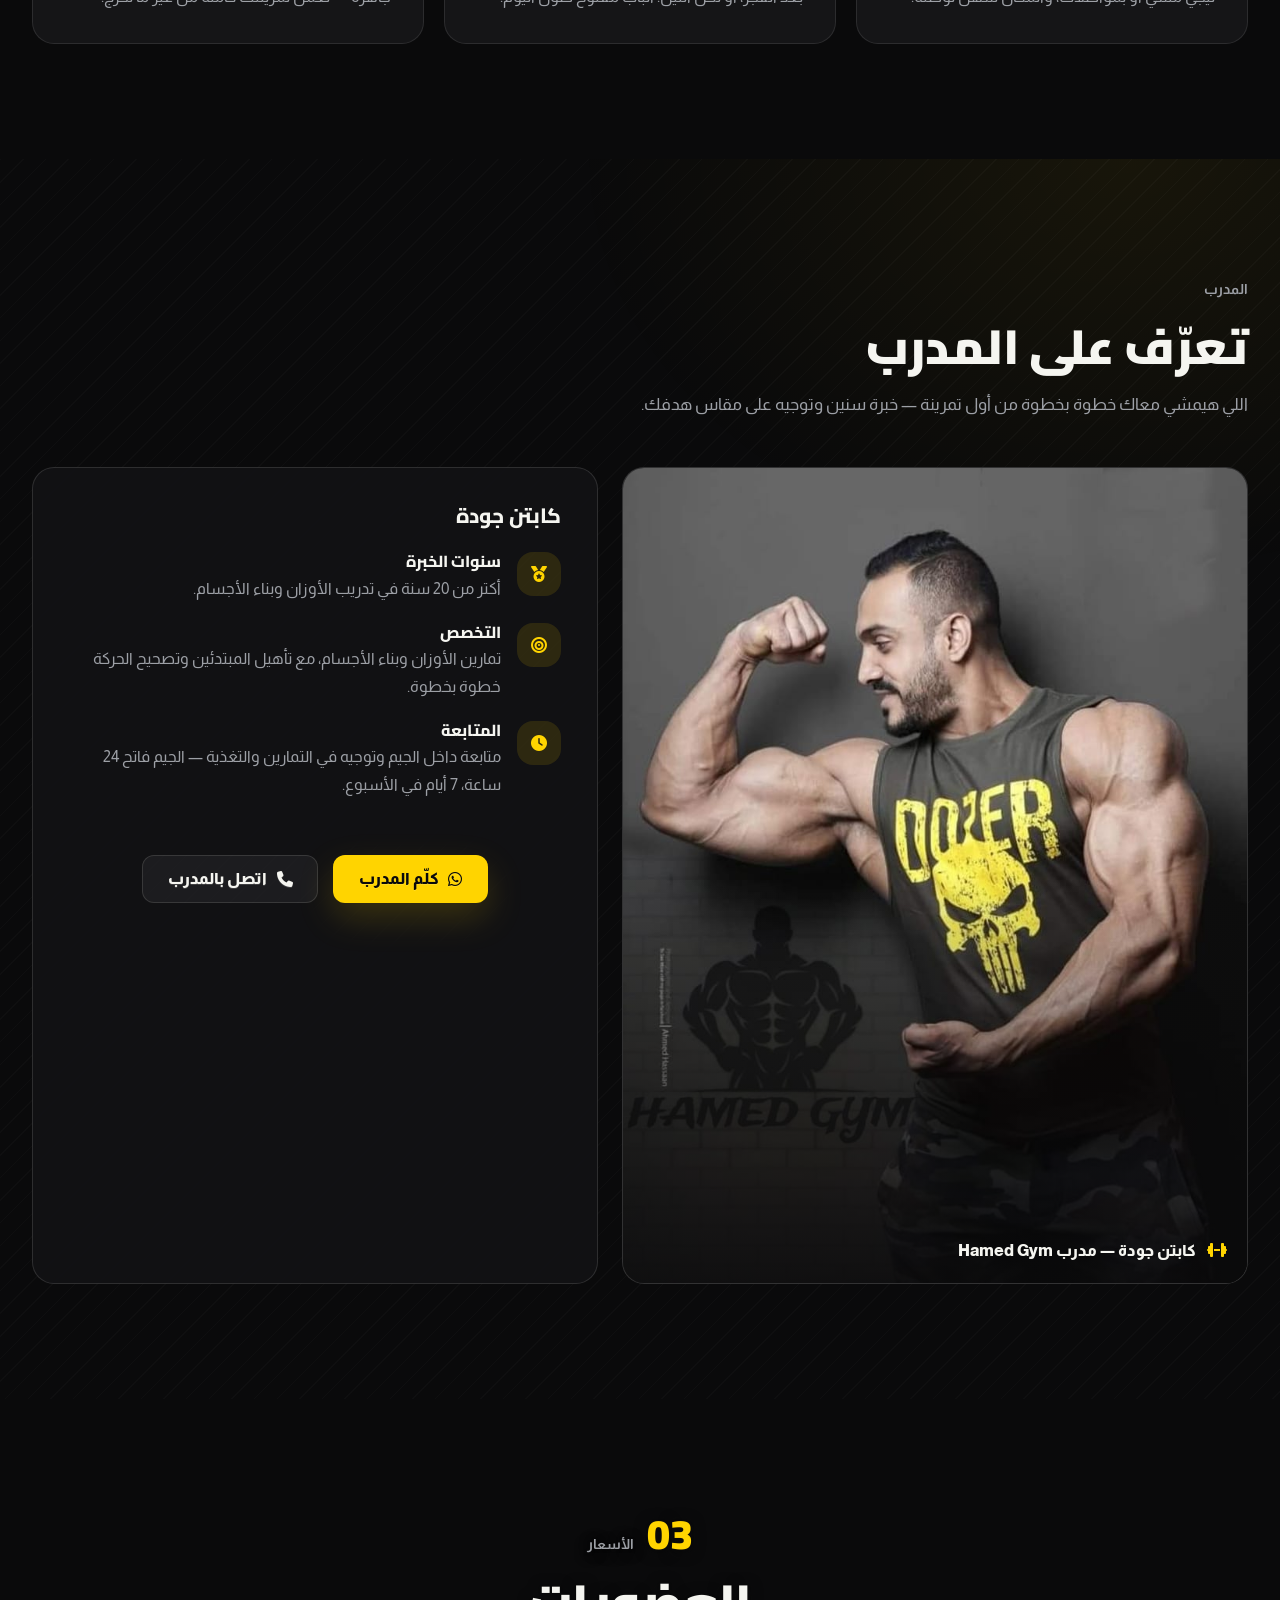
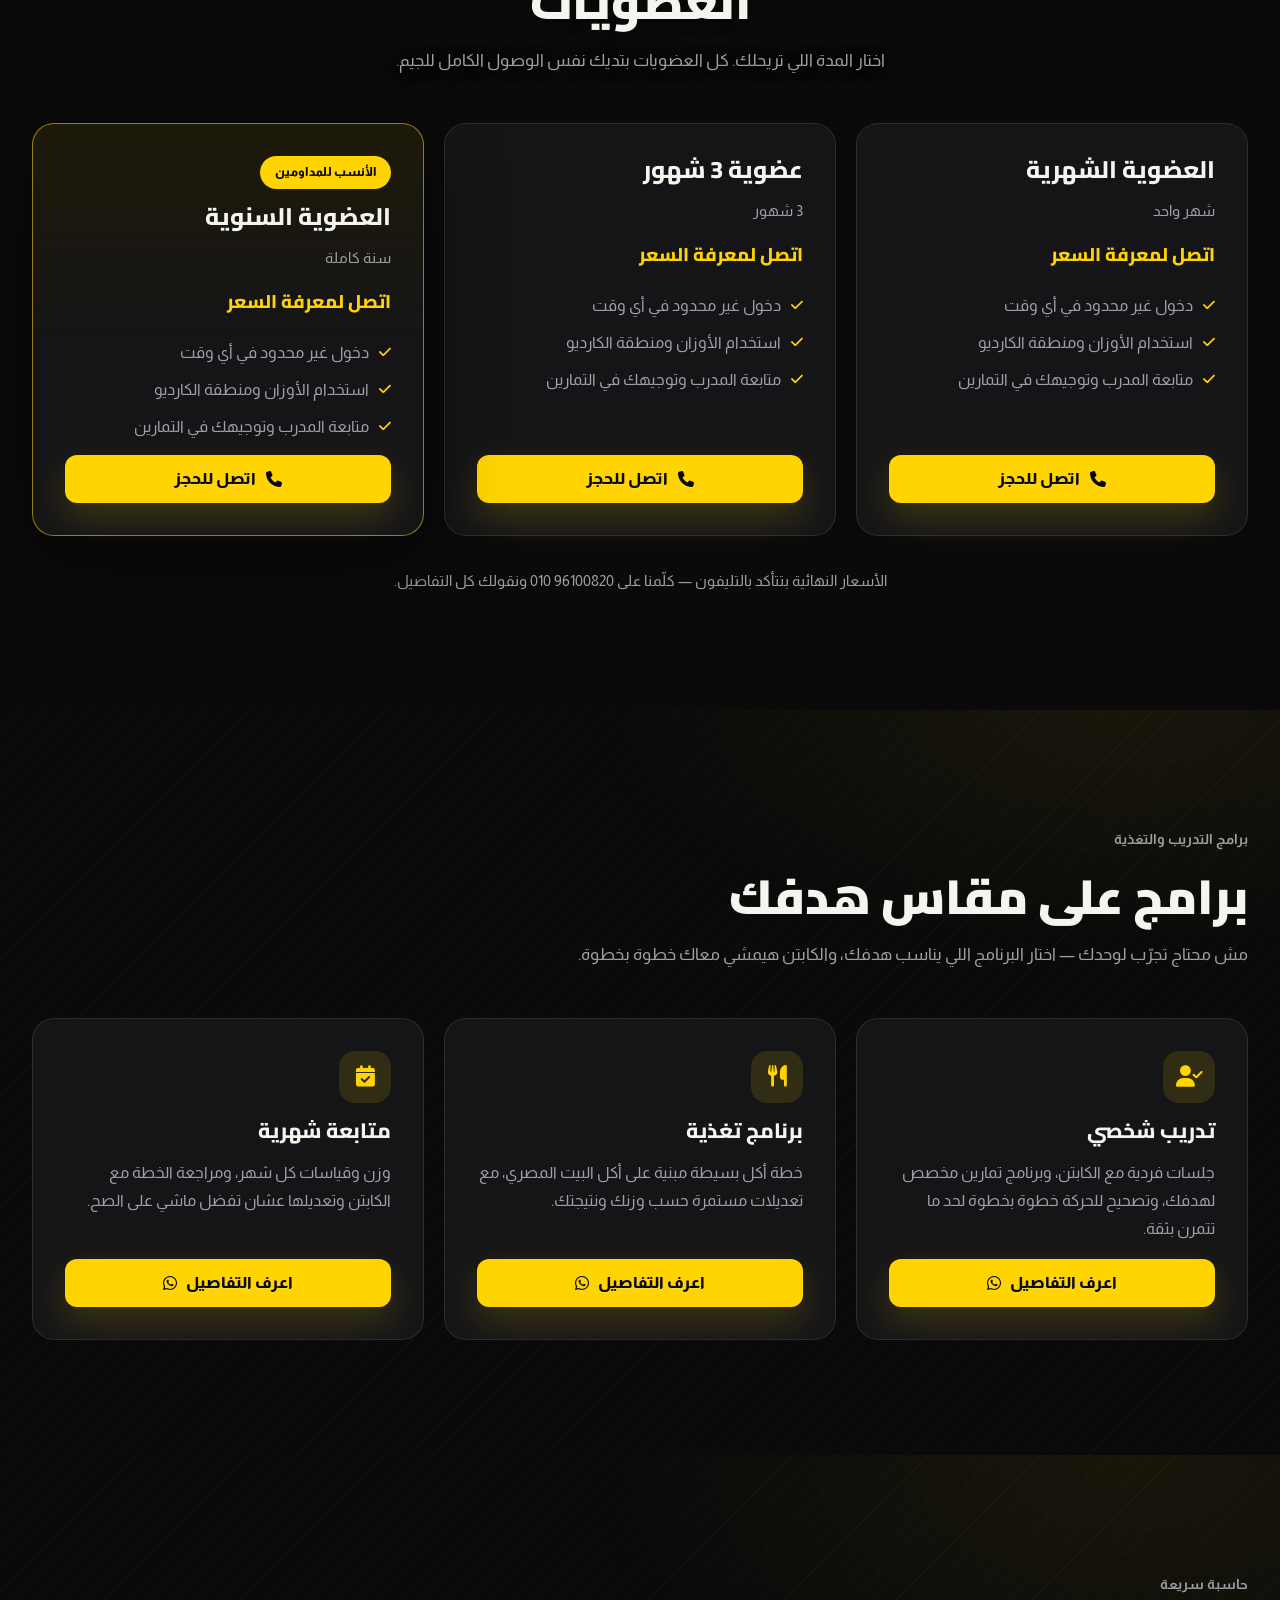
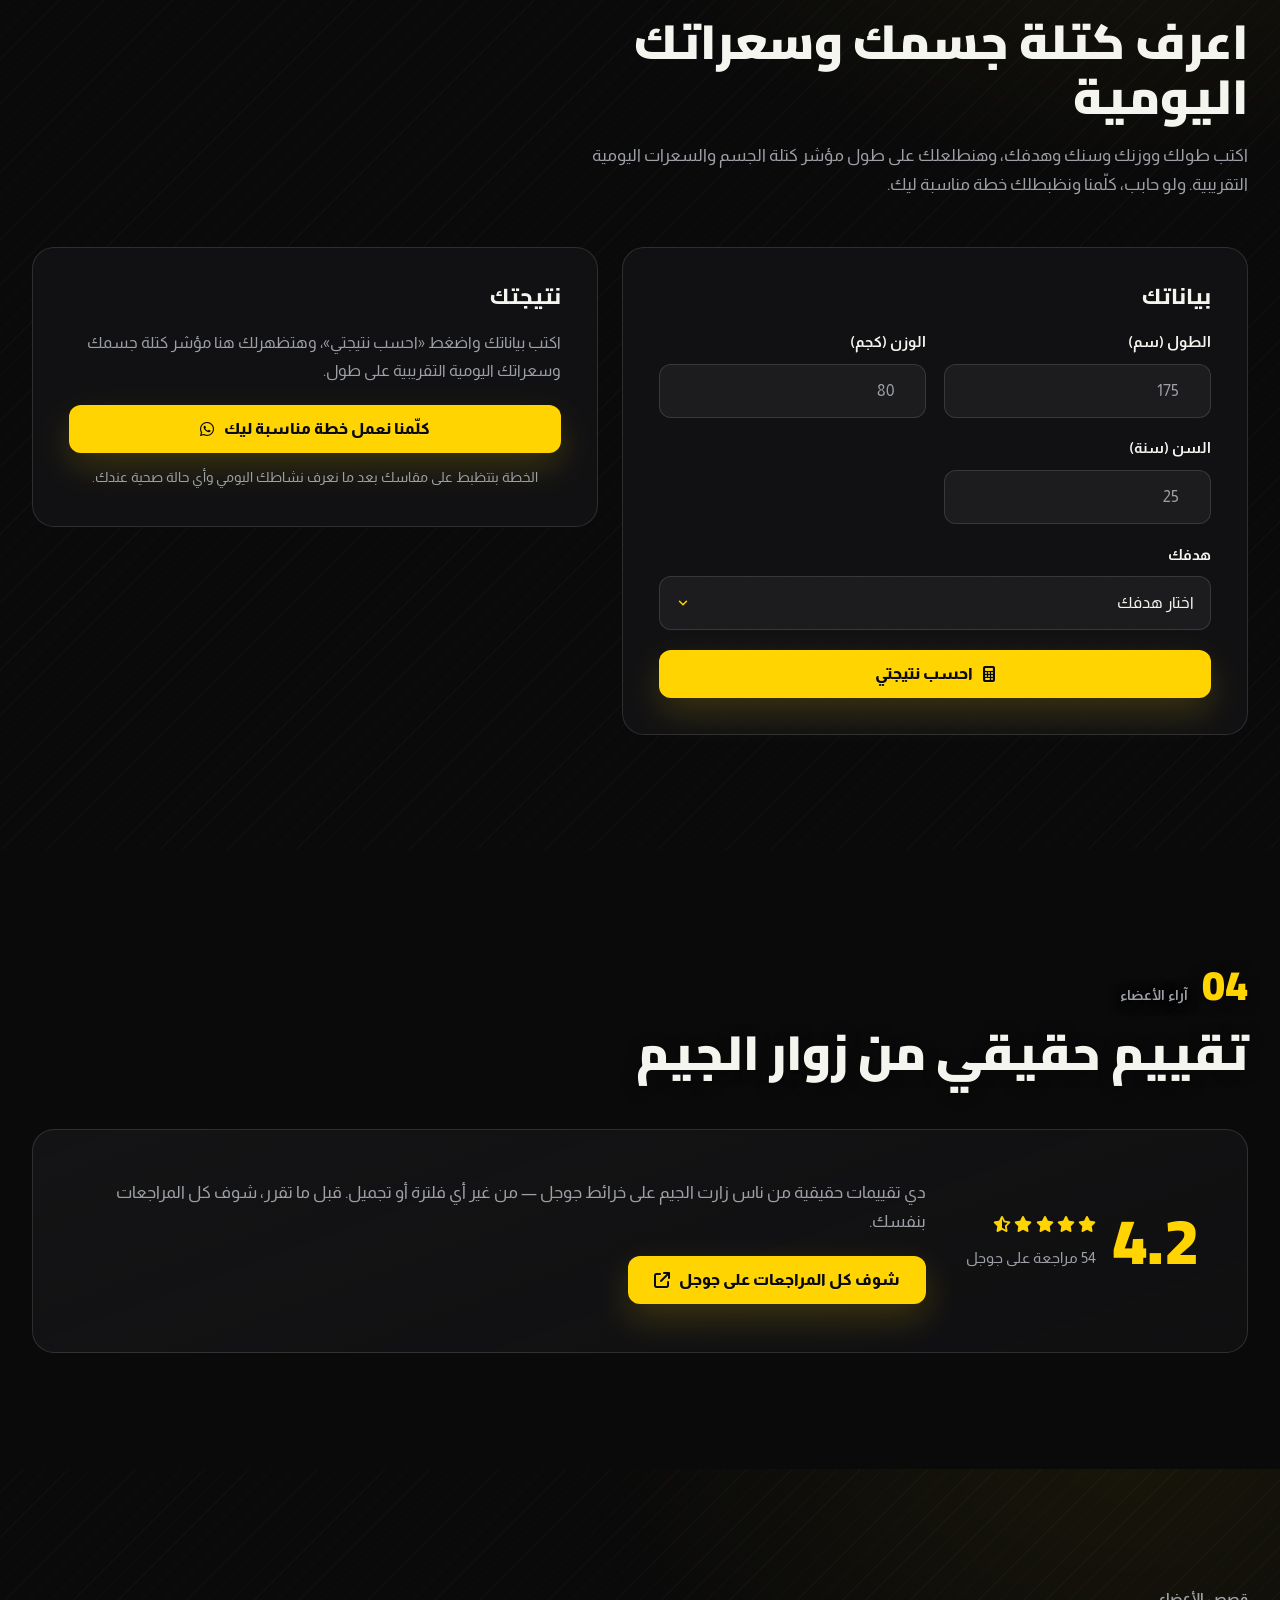
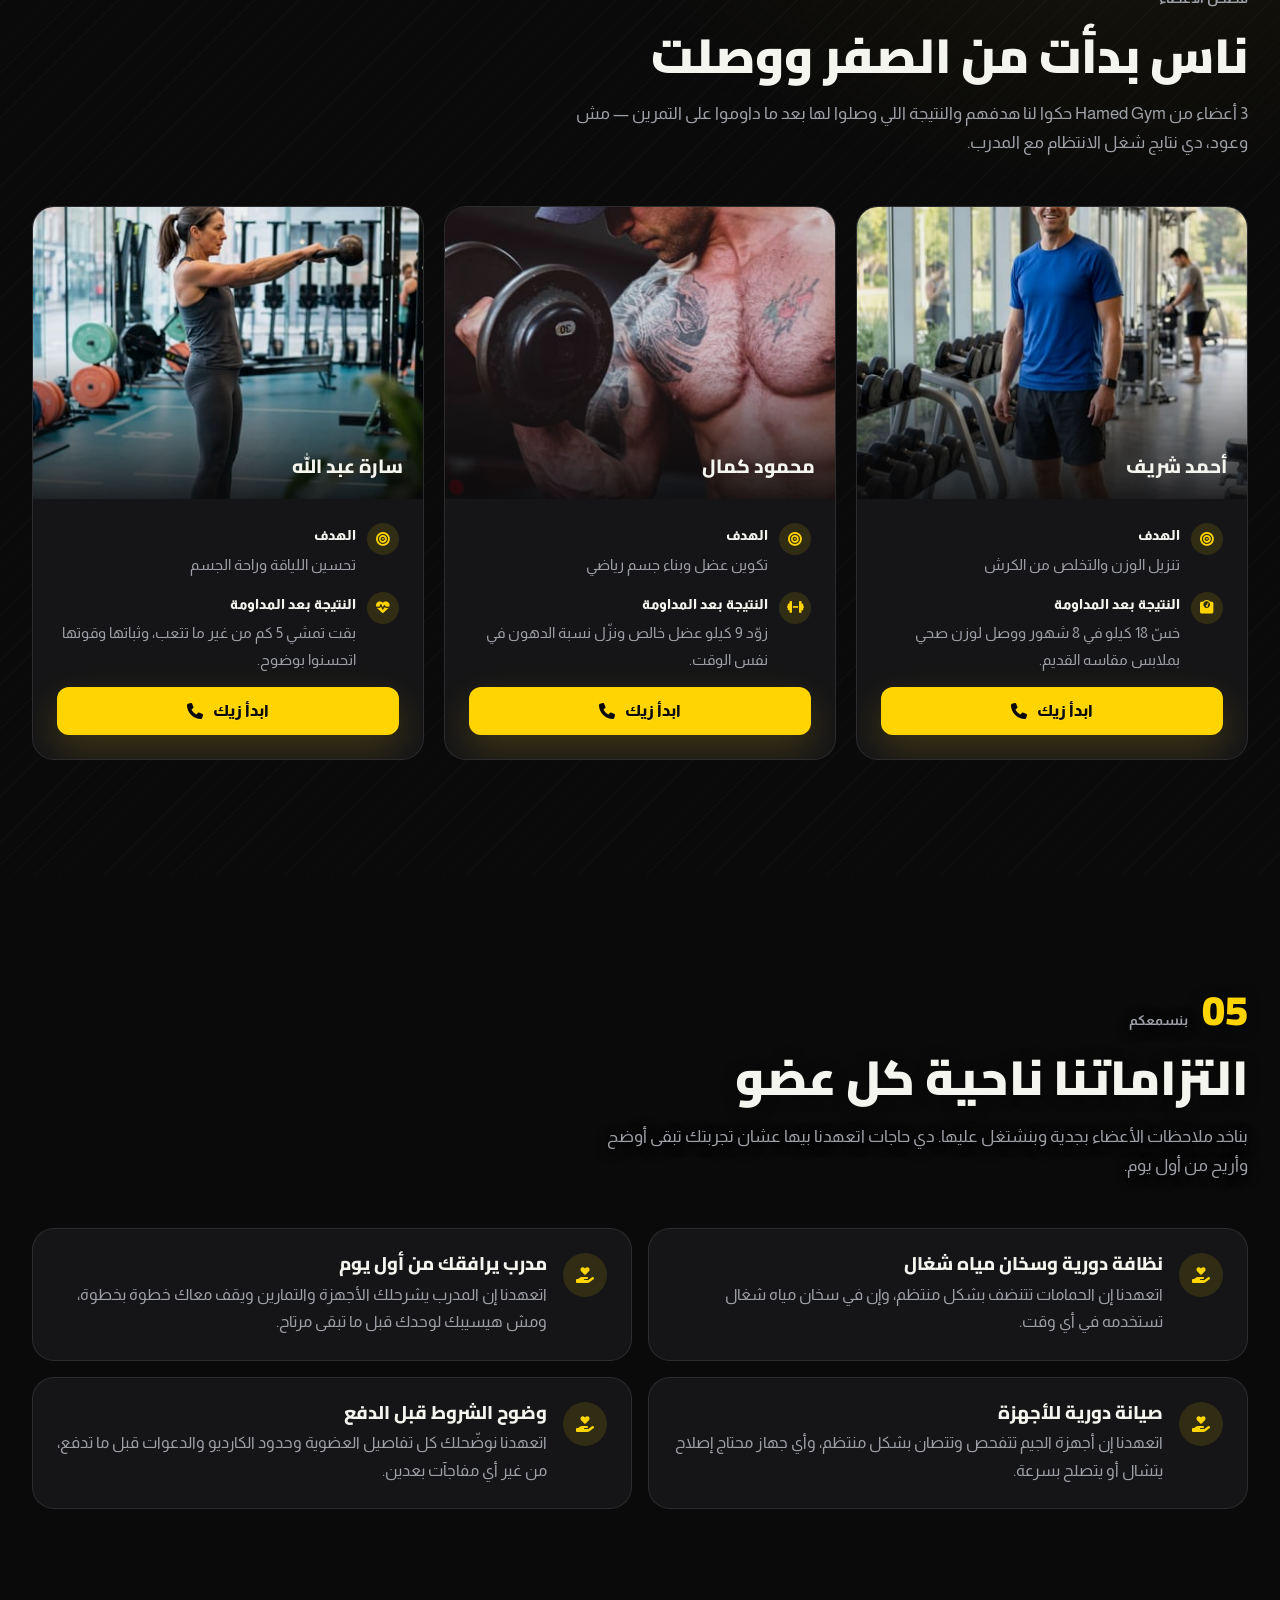
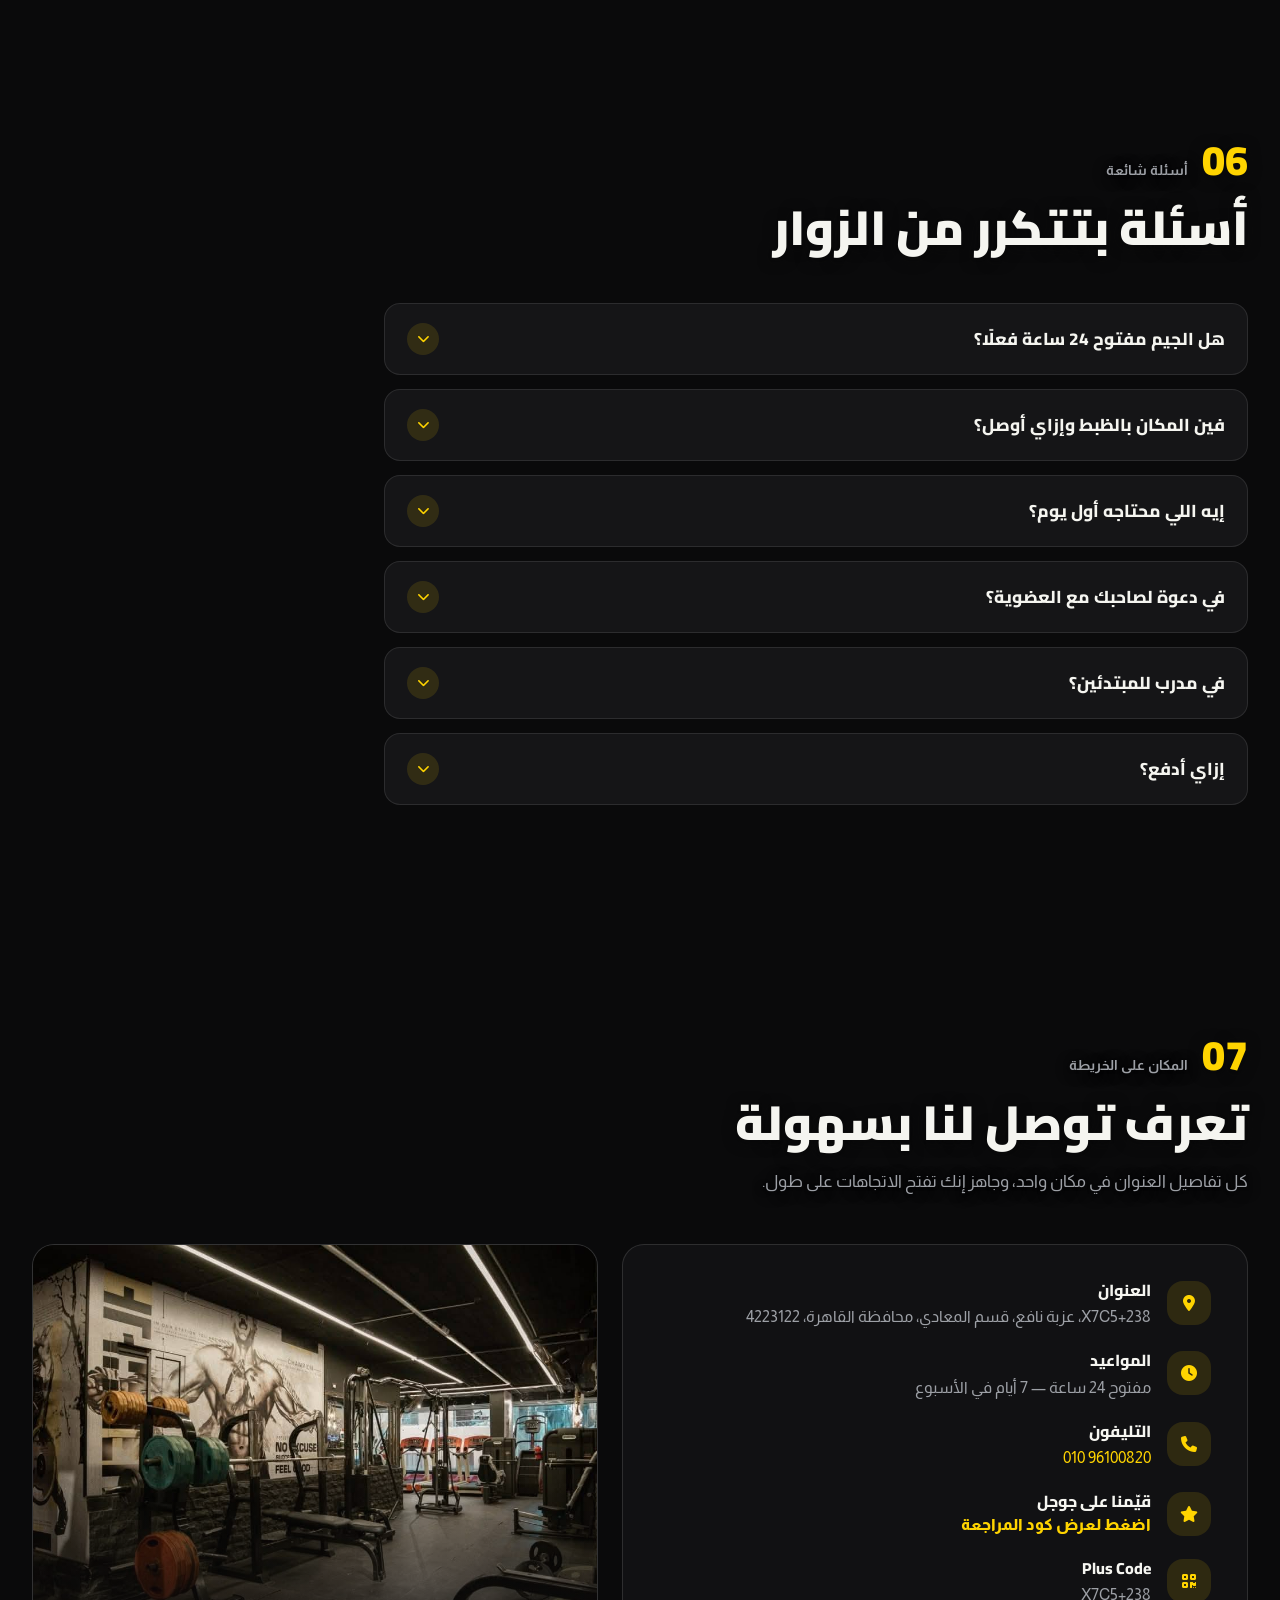
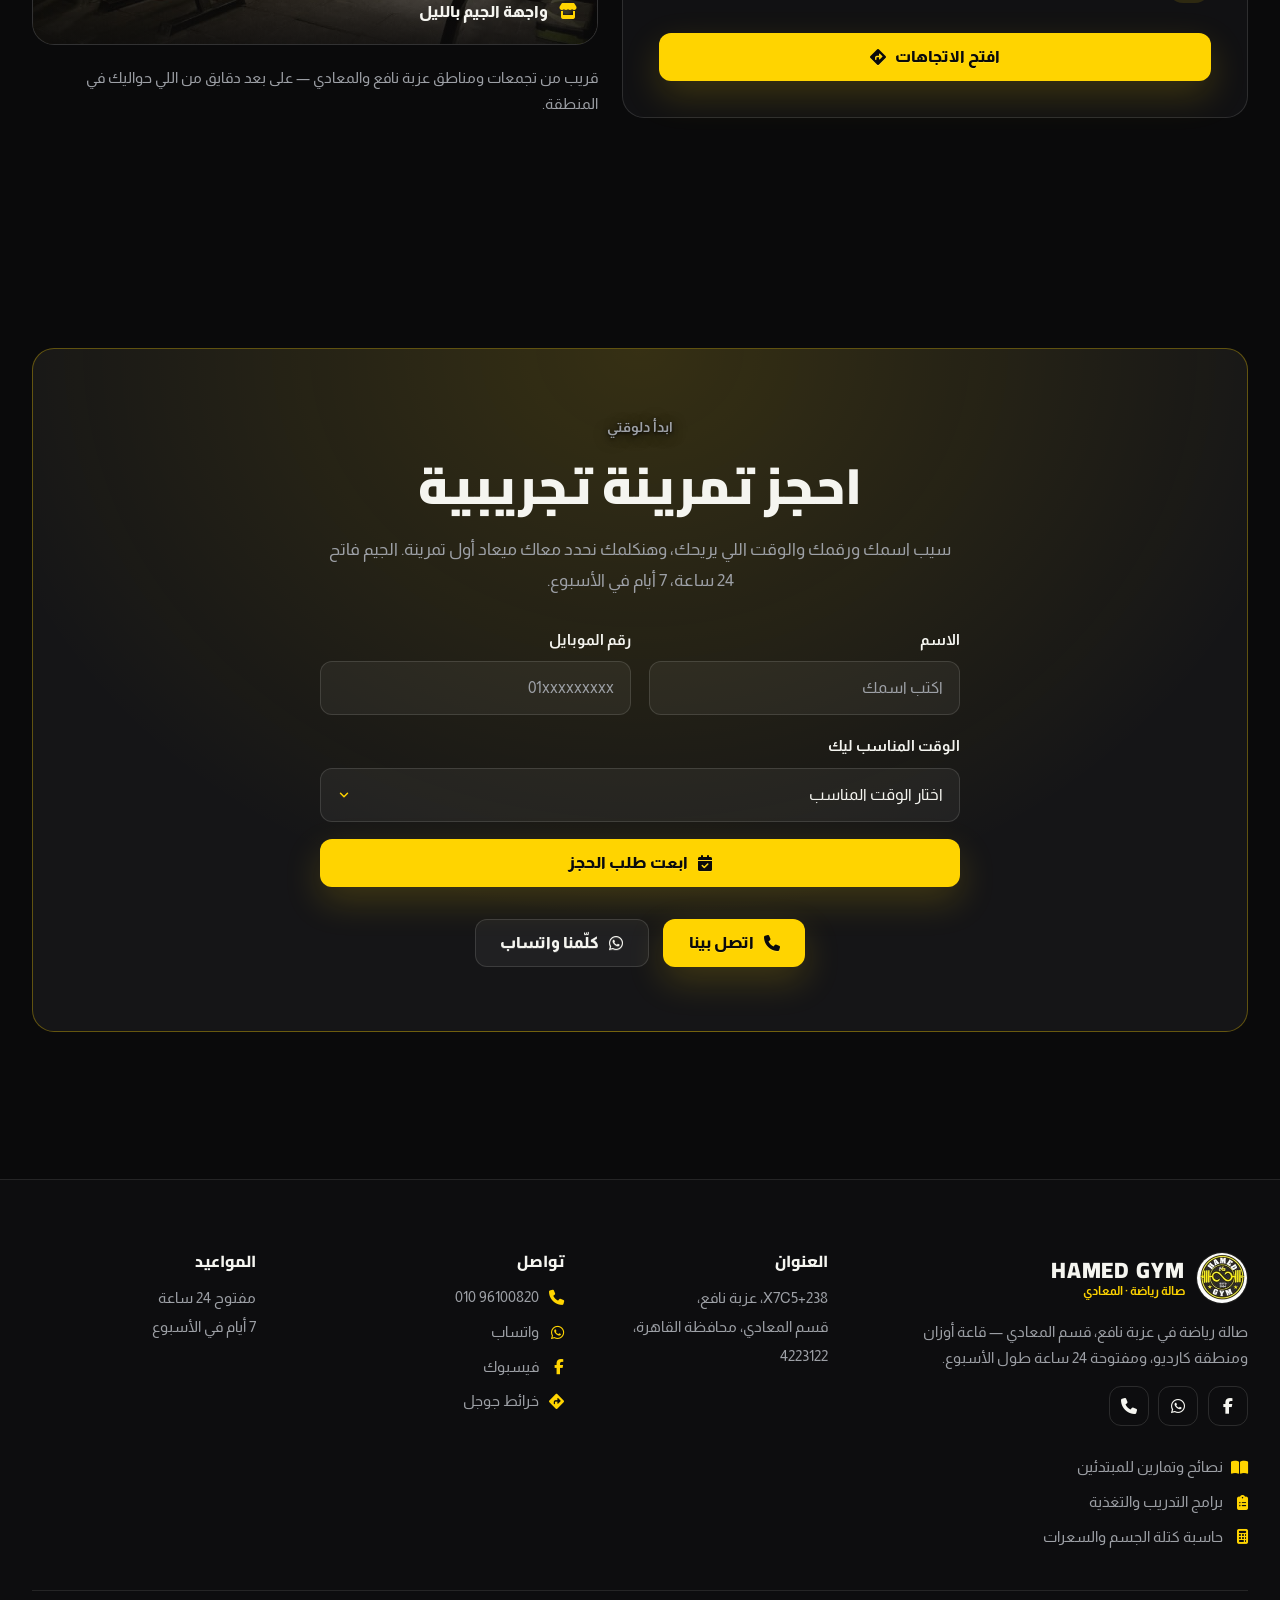
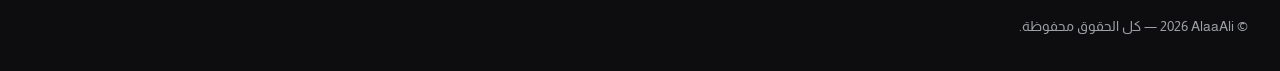
==== commit 9381884c: "feat: rating 4.2 + inline review QR in location section + daily auto-update action" ====
--- a/index.html
+++ b/index.html
@@ -2,7 +2,7 @@
 <html lang="ar" dir="rtl" class="scroll-smooth js"><head><script>window.isManagment = "1";</script><script>window.IsManagment = "1";window.APP_PROJECT_ID = "e92ae6b4af1916db12768a7b8a8fb048";window.__CDN_BASE_URL__ = "https:\/\/cdn-cms-s-8-4.f-static.net\/manager\/ai_app_builder\/v3\/assets\/";window.APP_CURRENCIES = {"isActive":false,"currencies":{"EGP":{"code":"EGP","label":"Egypt Pound","symbol":"\u0026#1580;.\u0026#1605;","symbolFirst":true,"rate":1,"isDefault":true}}};window.APP_TAX = {"productsTax":"","regions":[{"id":384735732,"regionName":"Rest of the World","countries":{"REST_WORLD":{}},"tax":{"option":"differentTax","differentTax":{"REST_WORLD":0},"basedOn":"shippingAddress","taxCalAfterShipping":false}}],"countryOptions":[{"code":"REST_WORLD","name":"REST_WORLD","states":[],"requiresState":false}]};window.APP_BUILDER_BASE_PATH = "\/manager\/ai_app_builder\/v3";window.APP_BUILDER_REALTIME_ENABLED = true;</script><link rel="stylesheet" href="assets/cdn-cms-s-8-4.f-static.net/versions/2/system_mini/css/minimize_appBuilder_v3.css" type="text/css" crossorigin="anonymous"><link rel="preconnect" href="https://cdnjs.cloudflare.com"><link rel="dns-prefetch" href="https://images.cdn-files-a.com">
 <!-- Regular Meta Info -->
 <title>Hamed Gym | صالة رياضة في المعادي — مفتوحة 24 ساعة</title>
-<meta name="description" content="Hamed Gym في عزبة نافع بالمعادي: صالة رياضة مفتوحة 24 ساعة بقاعة أوزان ومنطقة كارديو، وتقييم 4.7 من 54 مراجعة على جوجل. اتصل أو...">
+<meta name="description" content="Hamed Gym في عزبة نافع بالمعادي: صالة رياضة مفتوحة 24 ساعة بقاعة أوزان ومنطقة كارديو، وتقييم 4.2 من 54 مراجعة على جوجل. اتصل أو...">
 <meta name="keywords" content="صالة رياضة المعادي Hamed Gym">
 <link rel="canonical" href="https://mralaaali-lang.github.io/hamed-gym/">
 <!-- Favicon -->
@@ -11,19 +11,19 @@
 <!-- Facebook Meta Info -->
 <meta property="og:url" content="https://mralaaali-lang.github.io/hamed-gym/">
 <meta property="og:image" content="https://mralaaali-lang.github.io/hamed-gym/assets/hero.jpg">
-<meta property="og:description" content="Hamed Gym في عزبة نافع بالمعادي: صالة رياضة مفتوحة 24 ساعة بقاعة أوزان ومنطقة كارديو، وتقييم 4.7 من 54 مراجعة على جوجل. اتصل أو...">
+<meta property="og:description" content="Hamed Gym في عزبة نافع بالمعادي: صالة رياضة مفتوحة 24 ساعة بقاعة أوزان ومنطقة كارديو، وتقييم 4.2 من 54 مراجعة على جوجل. اتصل أو...">
 <meta property="og:title" content="Hamed Gym | صالة رياضة في المعادي — مفتوحة 24 ساعة">
 <meta property="og:site_name" content="Hamed Gym | صالة رياضة في المعادي — مفتوحة 24 ساعة">
 <meta property="og:see_also" content="https://hamedgym.com">
 <!-- Google+ Meta Info -->
 <meta itemprop="name" content="Hamed Gym | صالة رياضة في المعادي — مفتوحة 24 ساعة">
-<meta itemprop="description" content="Hamed Gym في عزبة نافع بالمعادي: صالة رياضة مفتوحة 24 ساعة بقاعة أوزان ومنطقة كارديو، وتقييم 4.7 من 54 مراجعة على جوجل. اتصل أو...">
+<meta itemprop="description" content="Hamed Gym في عزبة نافع بالمعادي: صالة رياضة مفتوحة 24 ساعة بقاعة أوزان ومنطقة كارديو، وتقييم 4.2 من 54 مراجعة على جوجل. اتصل أو...">
 <meta itemprop="image" content="assets/files.cdn-files-a.com/uploads/12644054/normal_6af80e34e3633.jpg">
 <!-- Twitter Meta Info -->
 <meta name="twitter:card" content="summary_large_image">
 <meta name="twitter:url" content="https://hamedgym.com/">
 <meta name="twitter:title" content="Hamed Gym | صالة رياضة في المعادي — مفتوحة 24 ساعة">
-<meta name="twitter:description" content="Hamed Gym في عزبة نافع بالمعادي: صالة رياضة مفتوحة 24 ساعة بقاعة أوزان ومنطقة كارديو، وتقييم 4.7 من 54 مراجعة على جوجل. اتصل أو...">
+<meta name="twitter:description" content="Hamed Gym في عزبة نافع بالمعادي: صالة رياضة مفتوحة 24 ساعة بقاعة أوزان ومنطقة كارديو، وتقييم 4.2 من 54 مراجعة على جوجل. اتصل أو...">
 <meta name="twitter:image" content="assets/files.cdn-files-a.com/uploads/12644054/normal_6af80e34e3633.jpg">
 
     <!-- Explain: Shared head content with fonts, Tailwind, daisyUI, and app CSS. -->
@@ -129,7 +129,6 @@
                     <a href="#trainer">المدرب</a>
                     <a href="#programs">برامج التدريب والتغذية</a>
                     <a href="#reviews">آراء الأعضاء</a>
-                    <a href="#review-us">قيّمنا على جوجل</a>
                     <a href="#stories">قصص الأعضاء</a>
                     <a href="#calculator">حاسبة السعرات</a>
                     <a href="#faq">أسئلة شائعة</a>
@@ -204,7 +203,7 @@
                             <i class="fa-solid fa-star"></i>
                             <i class="fa-solid fa-star-half-stroke"></i>
                         </span>
-                        <span><span class="num">4.7</span> من <span class="num">5</span> · <span class="num">54</span> مراجعة</span>
+                        <span><span class="num">4.2</span> من <span class="num">5</span> · <span class="num">54</span> مراجعة</span>
                     </span>
                     <span class="hero__badge">
                         <span class="hero__live"><span class="hero__dot" aria-hidden="true"></span> مفتوح 24 ساعة · 7 أيام</span>
@@ -254,7 +253,7 @@
     <div class="container-shell">
                 <ul class="stats reveal">
                         <li class="stat">
-                <span class="stat__num num">4.7</span>
+                <span class="stat__num num">4.2</span>
                 <span class="stat__label">تقييم على جوجل</span>
             </li>
                         <li class="stat">
@@ -595,7 +594,7 @@
         </div>
         <div class="review-block reveal">
             <div class="review-score">
-                <span class="review-score__num num">4.7</span>
+                <span class="review-score__num num">4.2</span>
                 <div>
                     <span class="review-stars" aria-hidden="true">
                         <i class="fa-solid fa-star"></i>
@@ -613,38 +612,7 @@
             </div>
         </div>
     </div>
-</section>        <!-- Hamed Gym — قيّمنا على جوجل -->
-<section id="review-us" class="section-pad">
-    <div class="container-shell">
-        <div class="review-cta reveal">
-            <div class="review-cta__copy">
-                <p class="section-index"><span class="section-index__label">رأيك يفرق</span></p>
-                <h2 class="section-title">قيّمنا على جوجل</h2>
-                <p class="section-sub">لو تمرينتك عجبتك، دقيقة من وقتك بتساعد غيرك يلاقينا. اضغط النجوم واكتب رأيك بنفسك على جوجل.</p>
-
-                <div class="stars" role="group" aria-label="قيّمنا على جوجل">
-                    <a href="https://search.google.com/local/writereview?placeid=ChIJwz9S-bxHWBQRmhetT5yYQvY" target="_blank" rel="noopener" aria-label="نجمة">★</a>
-                    <a href="https://search.google.com/local/writereview?placeid=ChIJwz9S-bxHWBQRmhetT5yYQvY" target="_blank" rel="noopener" aria-label="نجمتان">★</a>
-                    <a href="https://search.google.com/local/writereview?placeid=ChIJwz9S-bxHWBQRmhetT5yYQvY" target="_blank" rel="noopener" aria-label="3 نجوم">★</a>
-                    <a href="https://search.google.com/local/writereview?placeid=ChIJwz9S-bxHWBQRmhetT5yYQvY" target="_blank" rel="noopener" aria-label="4 نجوم">★</a>
-                    <a href="https://search.google.com/local/writereview?placeid=ChIJwz9S-bxHWBQRmhetT5yYQvY" target="_blank" rel="noopener" aria-label="5 نجوم">★</a>
-                </div>
-
-                <div class="cta-actions">
-                    <a class="btn btn-accent" href="https://search.google.com/local/writereview?placeid=ChIJwz9S-bxHWBQRmhetT5yYQvY" target="_blank" rel="noopener"><i class="fa-solid fa-star" aria-hidden="true"></i> اكتب مراجعتك على جوجل</a>
-                    <a class="btn btn-ghost" href="https://www.google.com/maps/place/?q=place_id:ChIJwz9S-bxHWBQRmhetT5yYQvY" target="_blank" rel="noopener">شوف كل المراجعات</a>
-                </div>
-            </div>
-
-            <figure class="review-cta__qr">
-                <img src="assets/qr-google-review.png" alt="كود QR لكتابة مراجعة Hamed Gym على جوجل" width="500" height="500" loading="lazy">
-                <figcaption>امسح الكود من موبايلك واكتب المراجعة على طول</figcaption>
-            </figure>
-        </div>
-    </div>
-</section>
-
-<!-- Explain: Component for displaying member success stories. -->
+</section>        <!-- Explain: Component for displaying member success stories. -->
 <!-- Hamed Gym — قصص أعضاء حقيقية بعد المداومة -->
 <section id="stories" class="section-pad section--tint" aria-labelledby="storiesTitle">
     <div class="container-shell">
@@ -858,6 +826,19 @@
                         <div>
                             <h3>التليفون</h3>
                             <p><a href="tel:+201096100820" class="link-accent"><span class="num">010 96100820</span></a></p>
+                        </div>
+                    </li>
+                    <li class="location-review">
+                        <span class="location-ic"><i class="fa-solid fa-star" aria-hidden="true"></i></span>
+                        <div>
+                            <h3>قيّمنا على جوجل</h3>
+                            <button type="button" class="link-accent review-toggle" id="reviewToggle" aria-expanded="false" aria-controls="reviewQr">اضغط لعرض كود المراجعة</button>
+                            <div class="review-qr" id="reviewQr" hidden>
+                                <a href="https://search.google.com/local/writereview?placeid=ChIJwz9S-bxHWBQRmhetT5yYQvY" target="_blank" rel="noopener" aria-label="افتح صفحة التقييم والمراجعة على جوجل">
+                                    <img src="assets/qr-google-review.png" alt="كود QR لكتابة مراجعة Hamed Gym على جوجل" width="240" height="240" loading="lazy">
+                                </a>
+                                <p>امسح الكود بموبايلك — أو اضغط عليه — لفتح صفحة التقييم والمراجعة على جوجل.</p>
+                            </div>
                         </div>
                     </li>
                     <li>
--- a/site-fix.css
+++ b/site-fix.css
@@ -23,3 +23,10 @@
 .review-cta__qr img{width:min(260px,72%);height:auto;background:#fff;padding:10px;border-radius:16px;border:1px solid rgba(255,255,255,.12)}
 .review-cta__qr figcaption{font-size:12.5px;color:#9b9b94;margin-top:10px;line-height:1.6}
 @media (max-width:900px){.review-cta{grid-template-columns:1fr}}
+
+/* ===== قيّمنا على جوجل (جوه قسم المكان) ===== */
+.location-review .review-toggle{background:none;border:0;padding:0;font:inherit;color:#ffd400;font-weight:800;cursor:pointer;text-align:start}
+.location-review .review-toggle:hover{text-decoration:underline}
+.review-qr{display:flex;gap:14px;align-items:center;margin-top:12px;flex-wrap:wrap}
+.review-qr img{width:120px;height:120px;background:#fff;padding:8px;border-radius:12px;border:1px solid rgba(255,255,255,.12)}
+.review-qr p{font-size:12.5px;color:#9b9b94;max-width:36ch;margin:0;line-height:1.6}
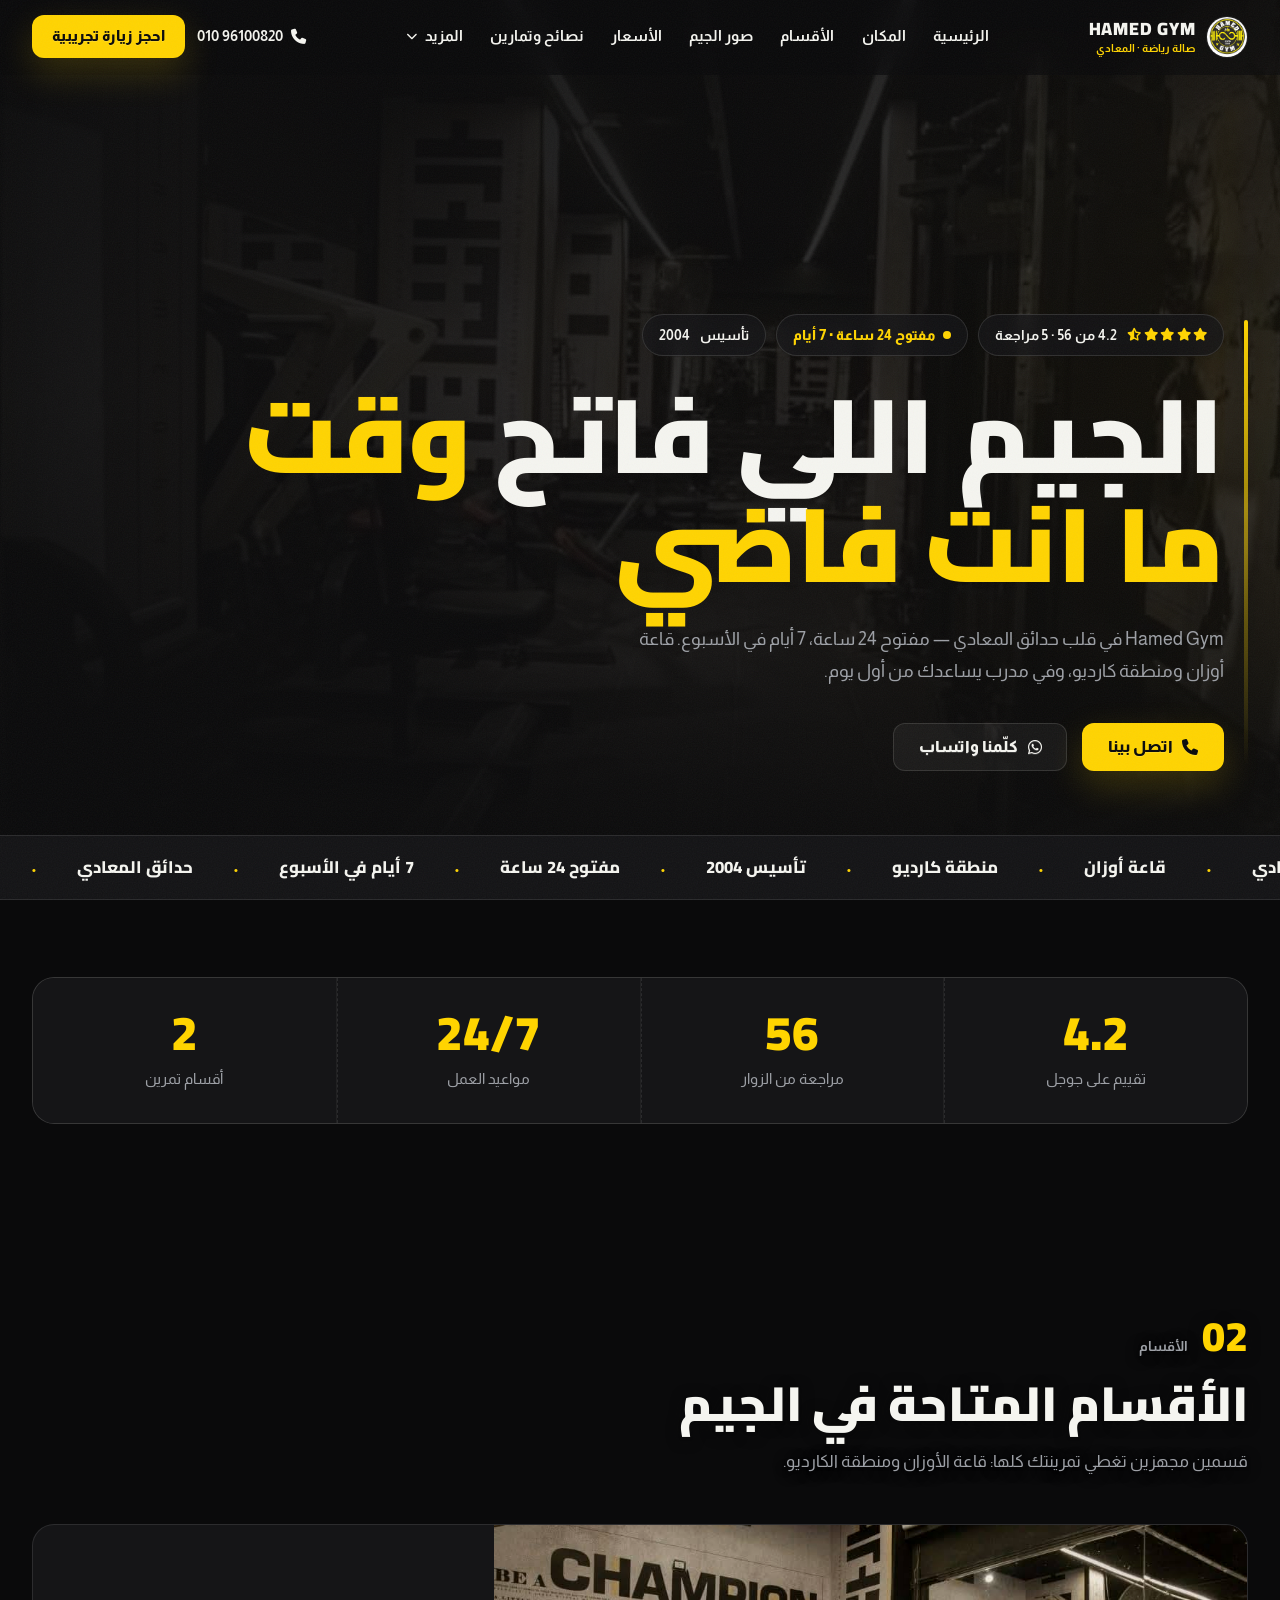
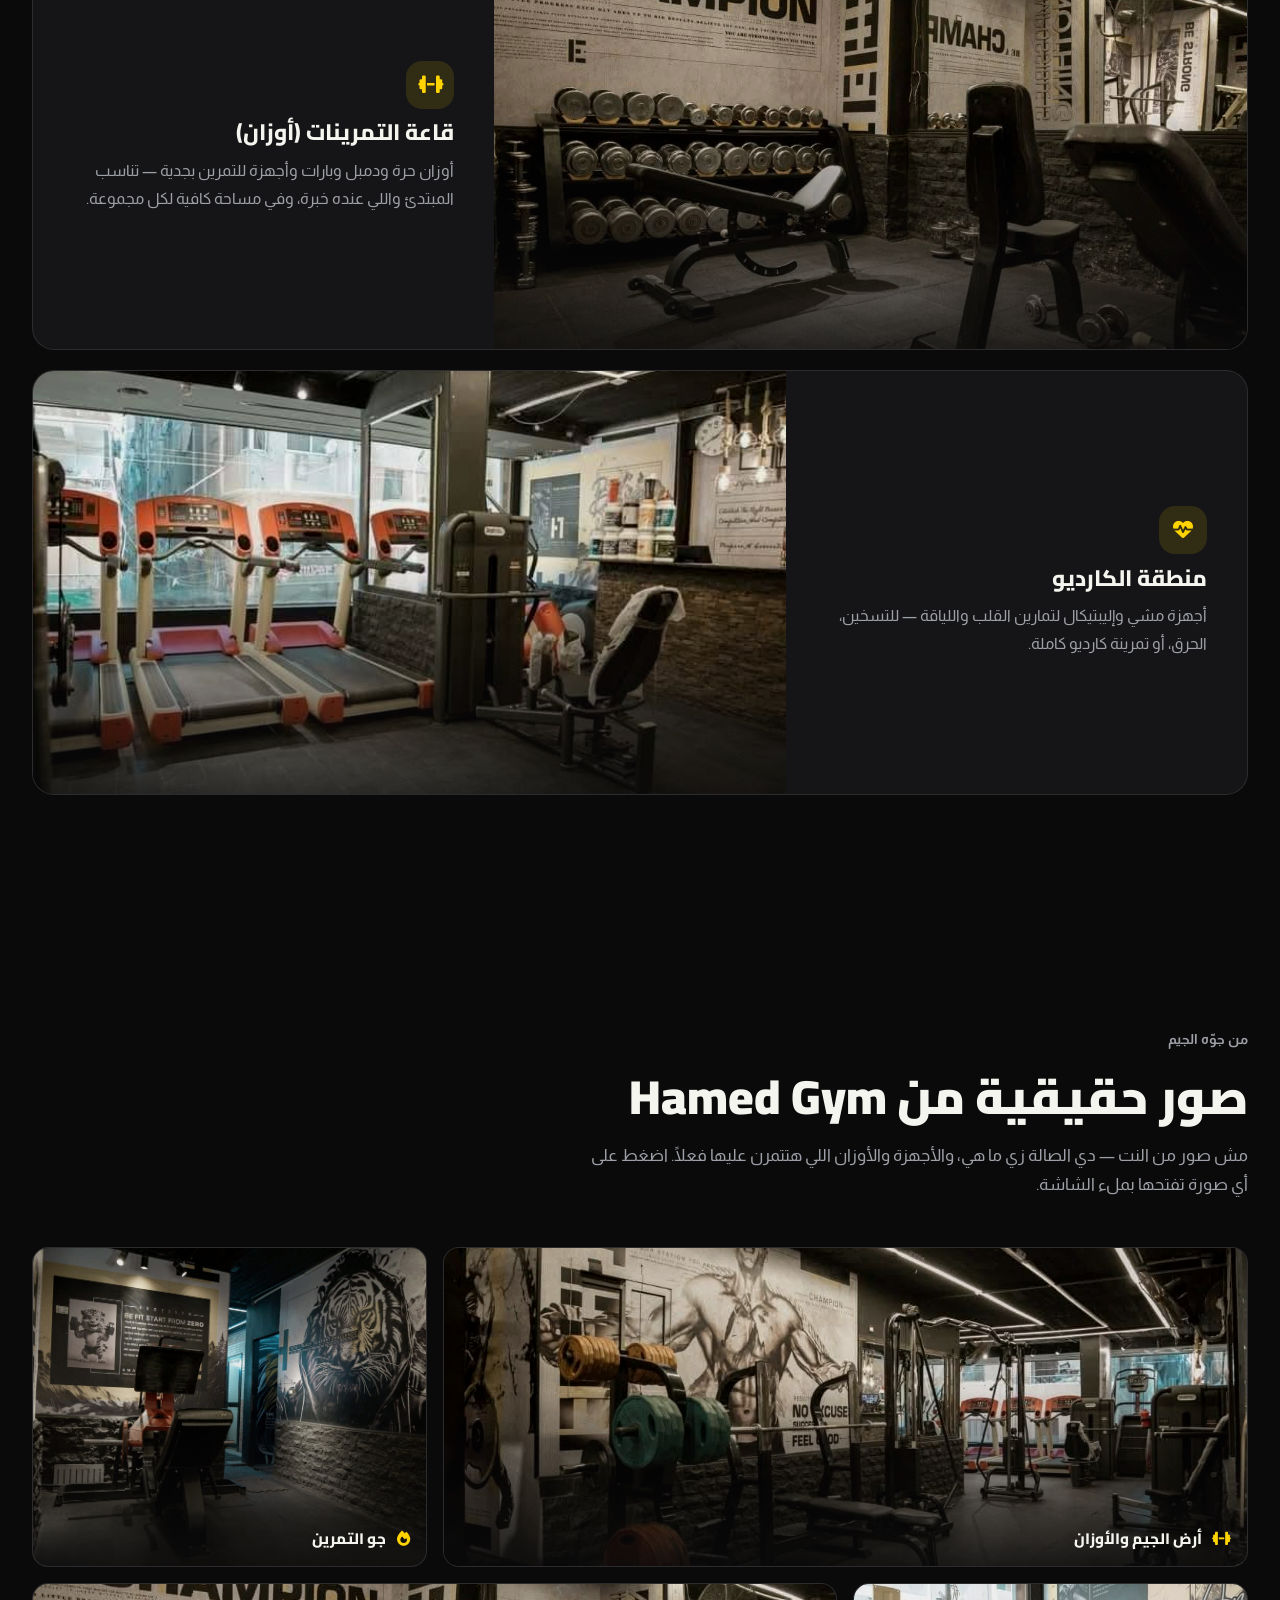
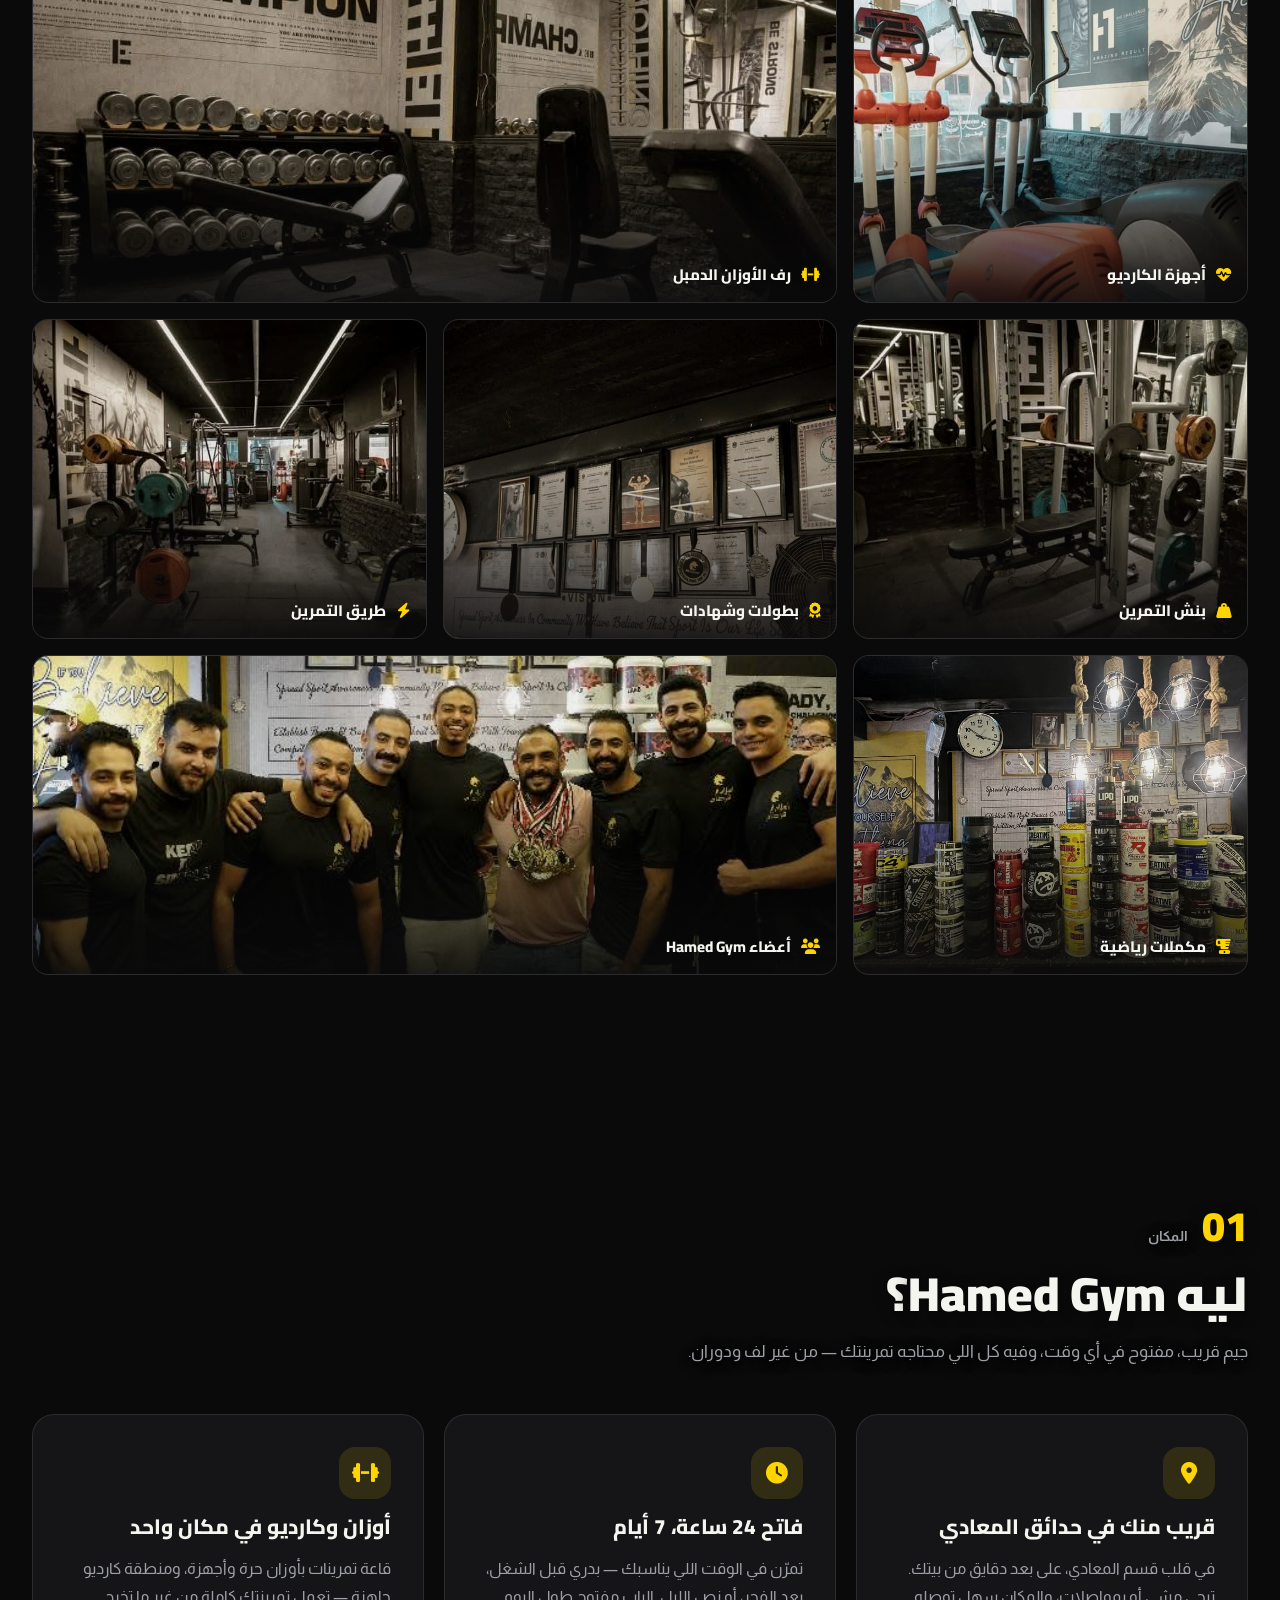
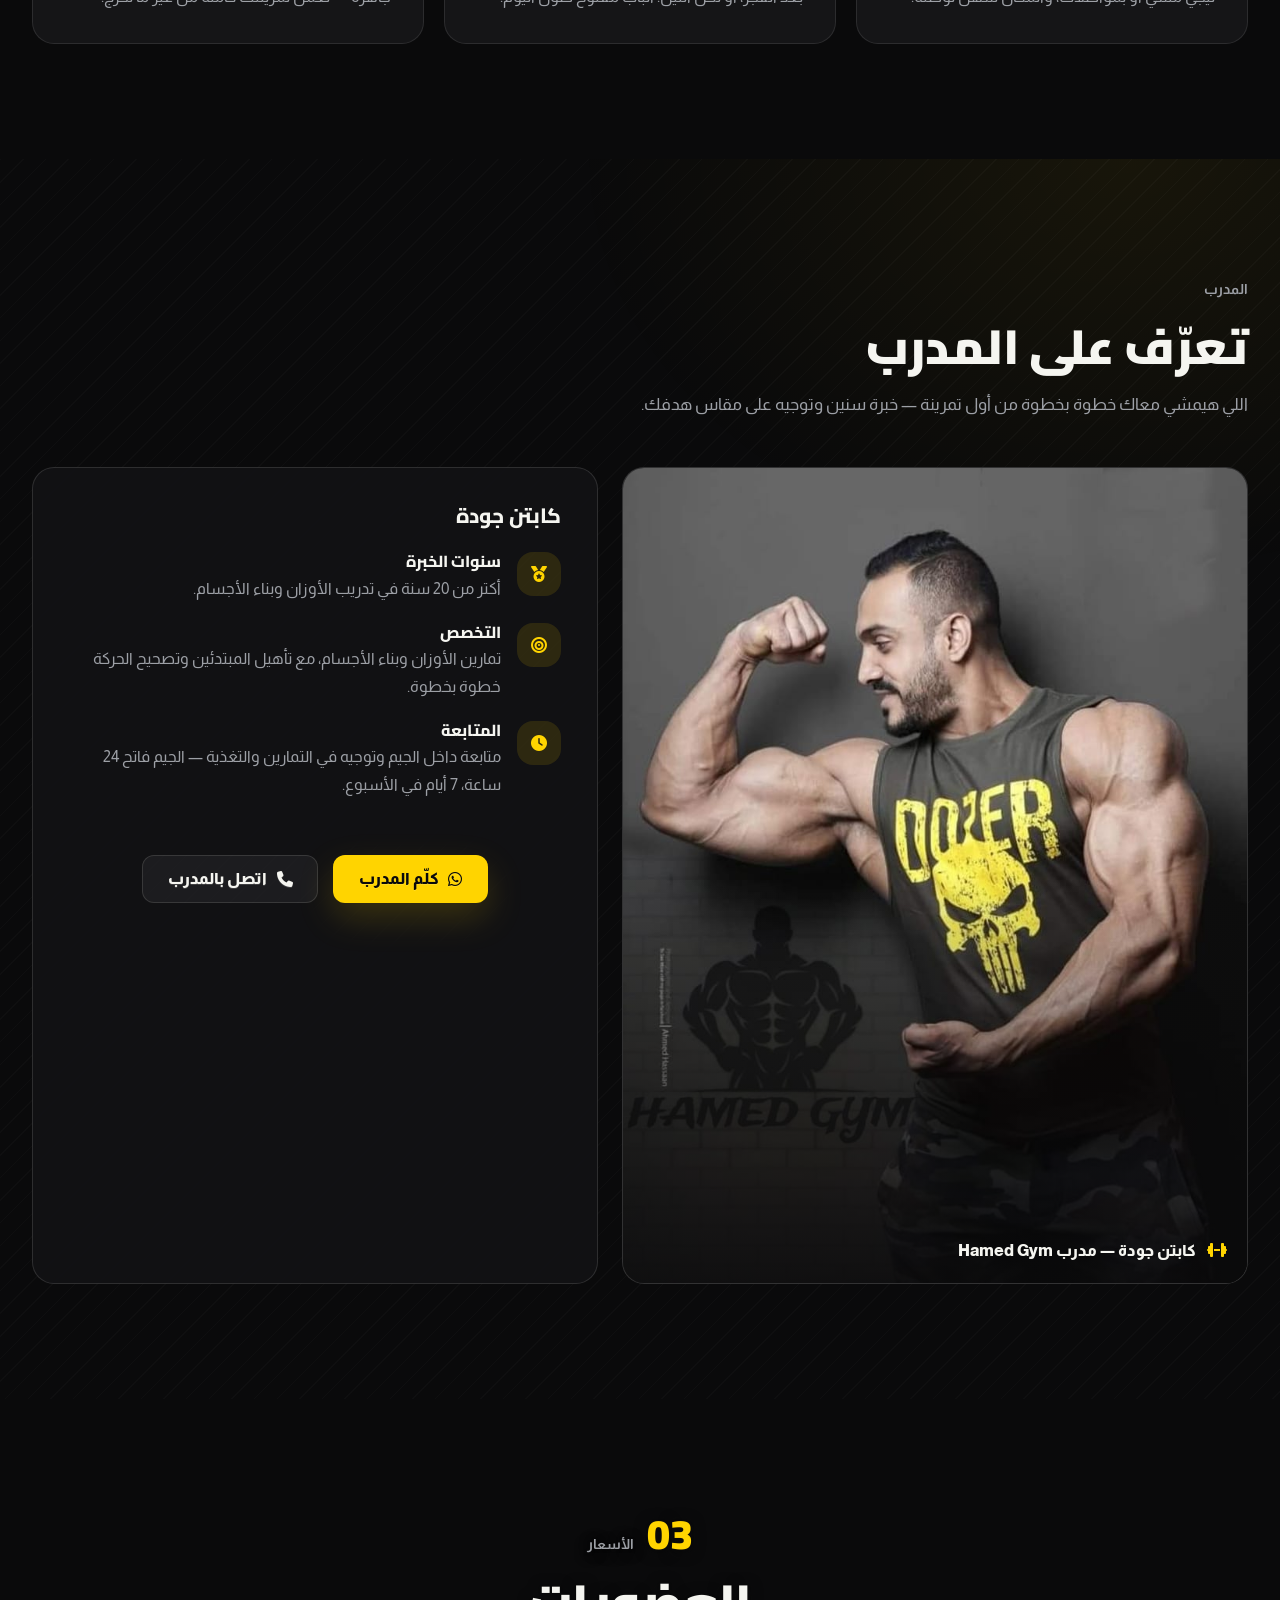
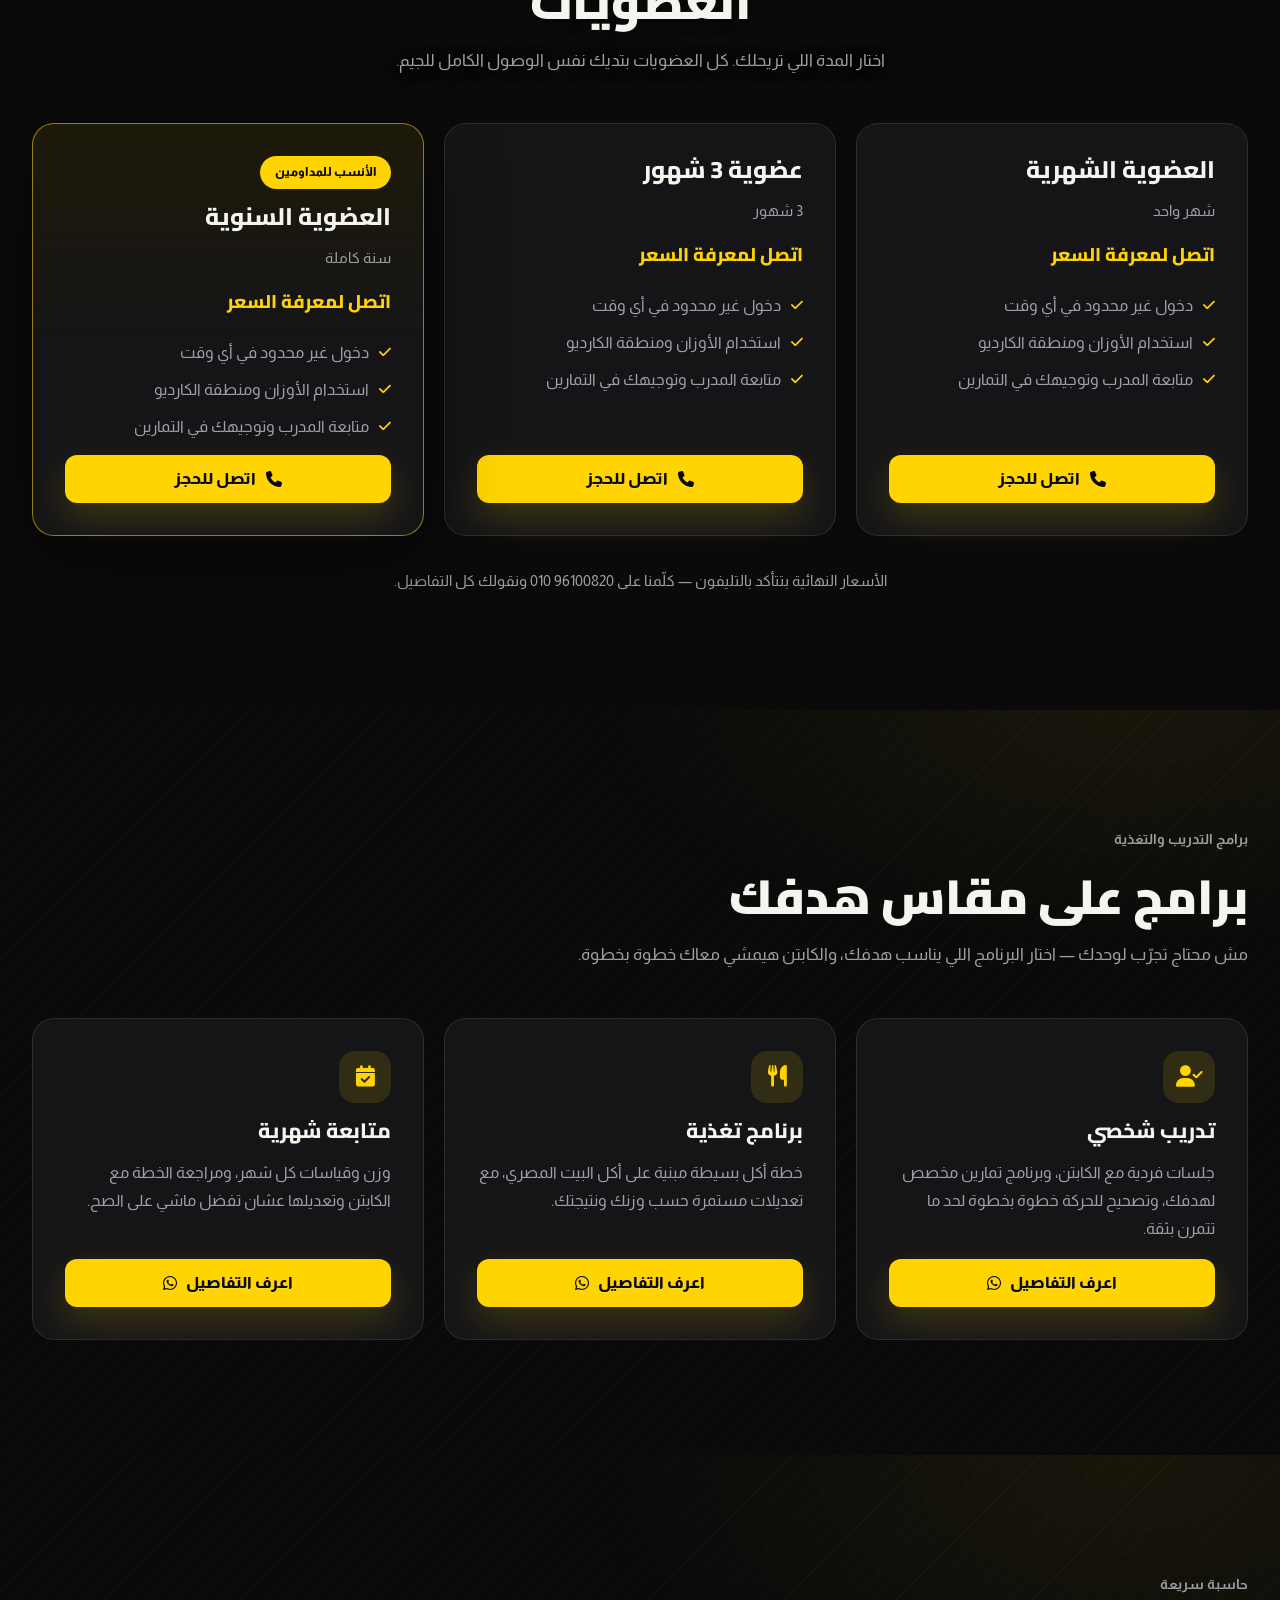
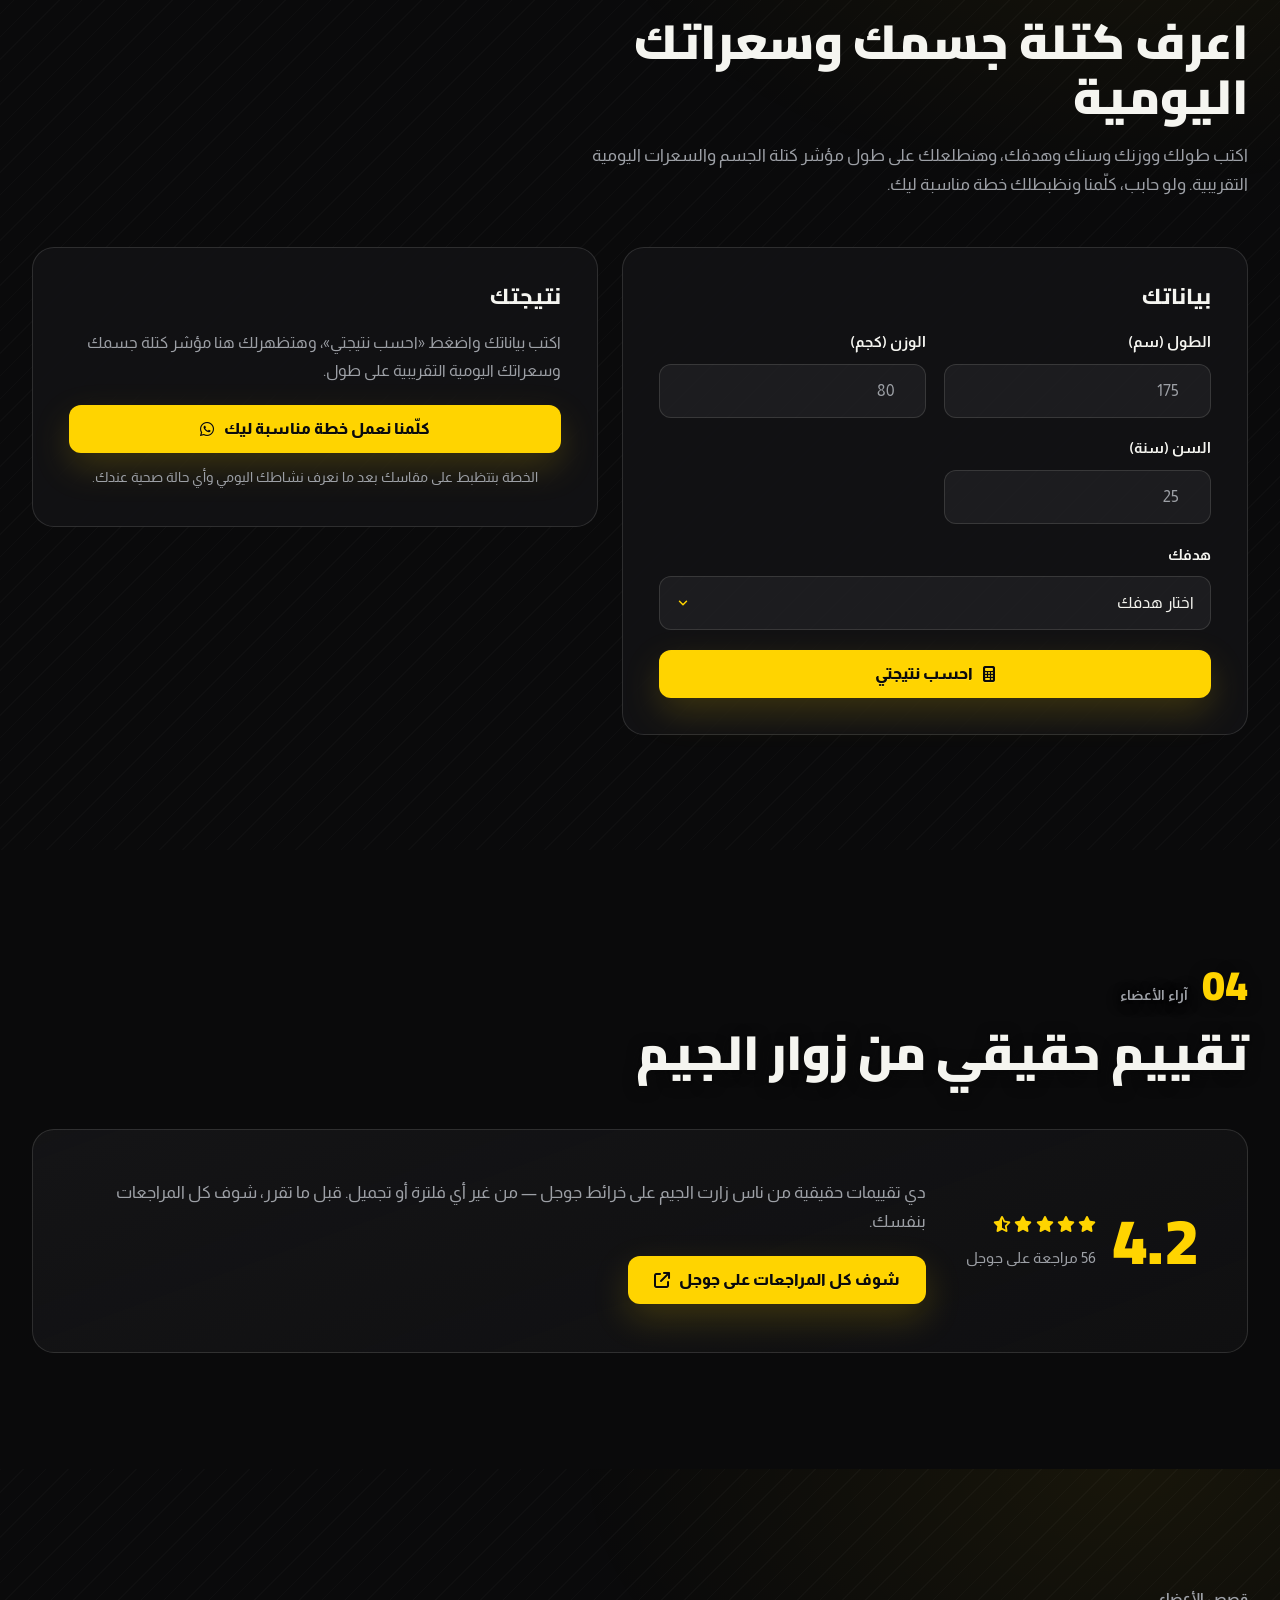
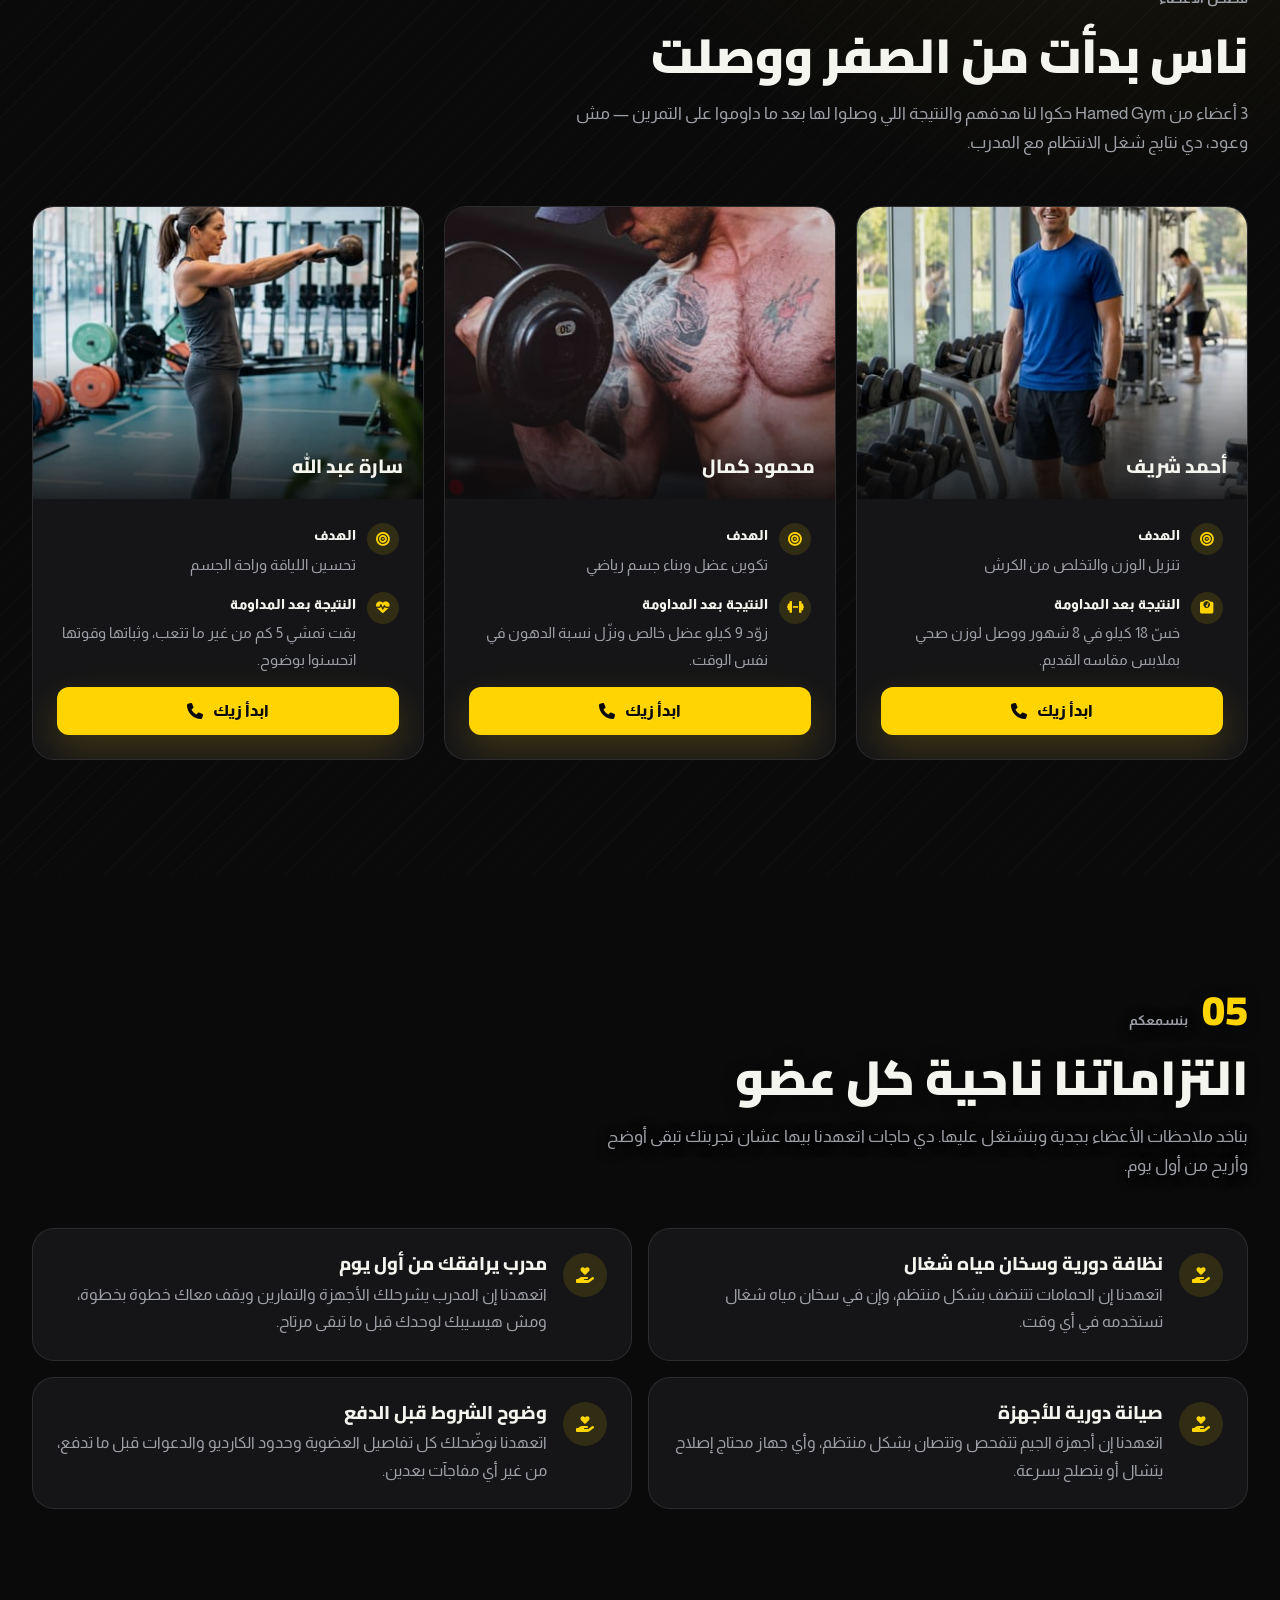
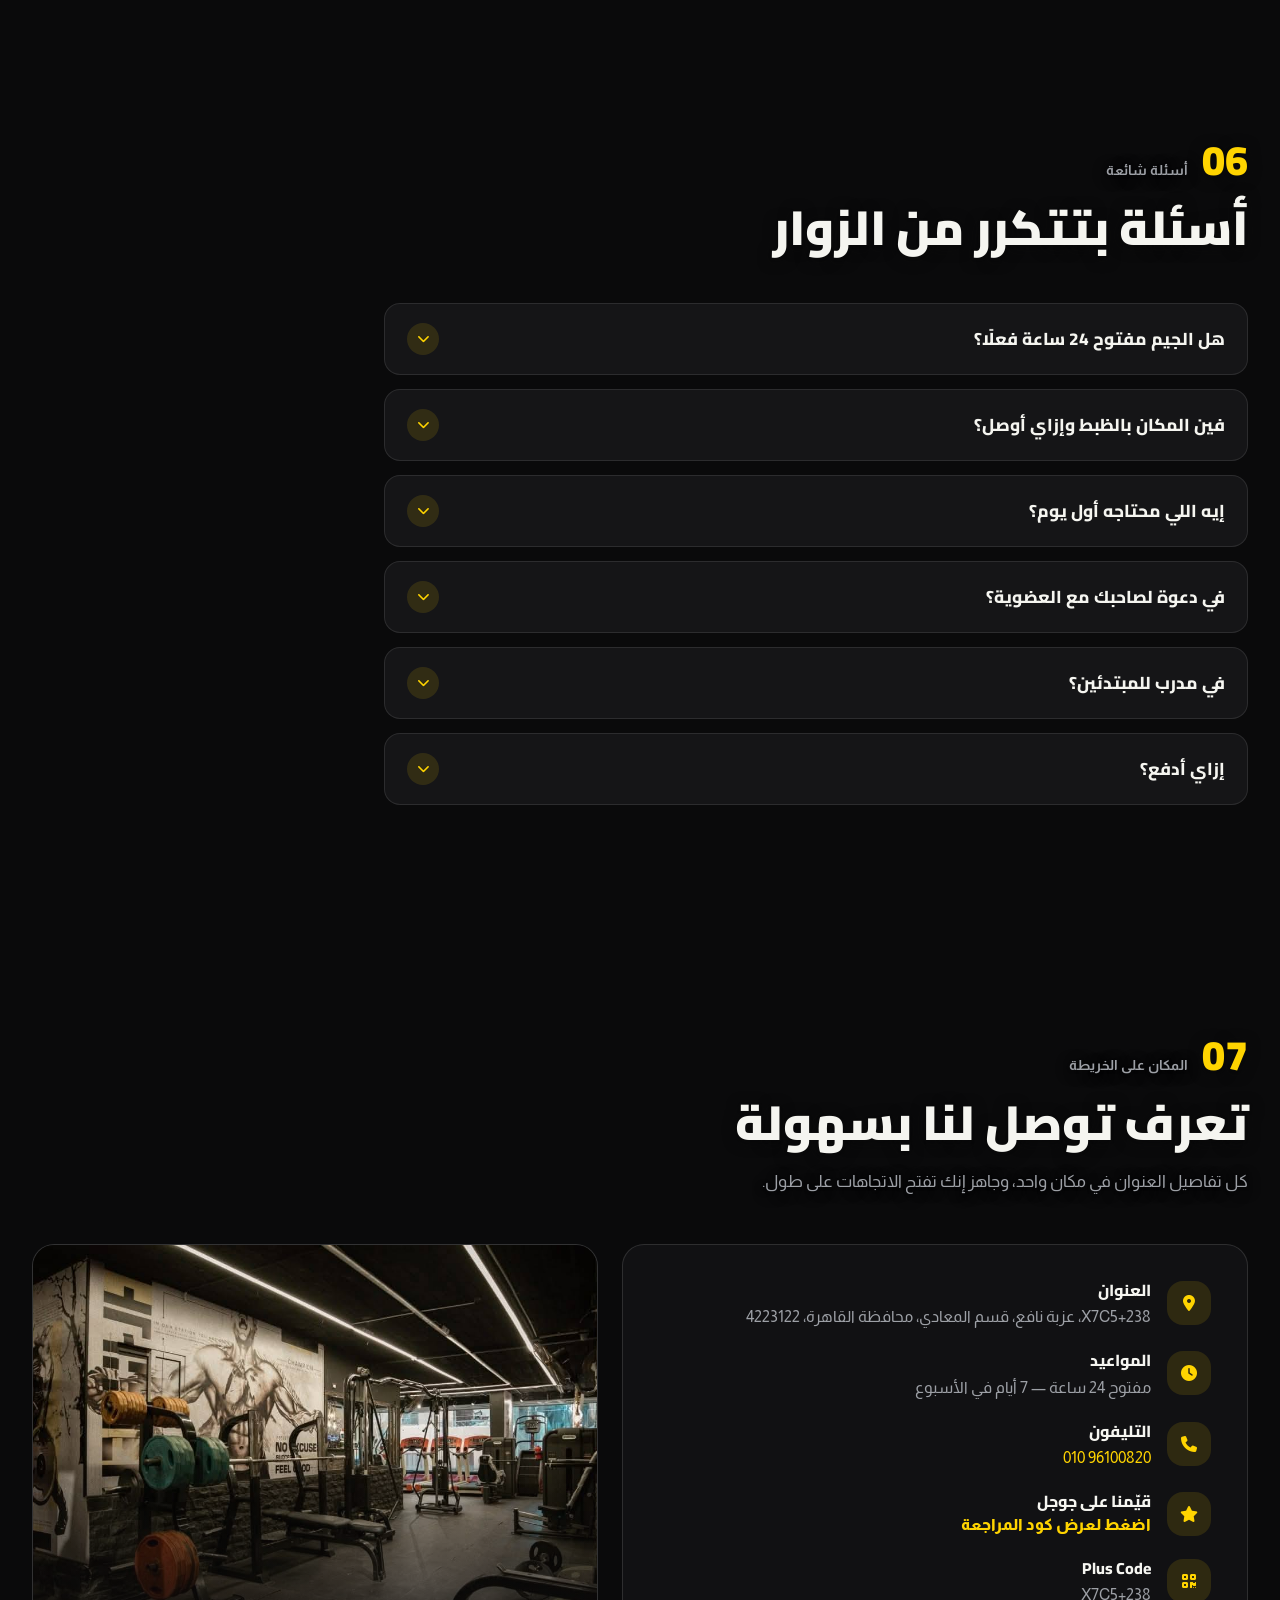
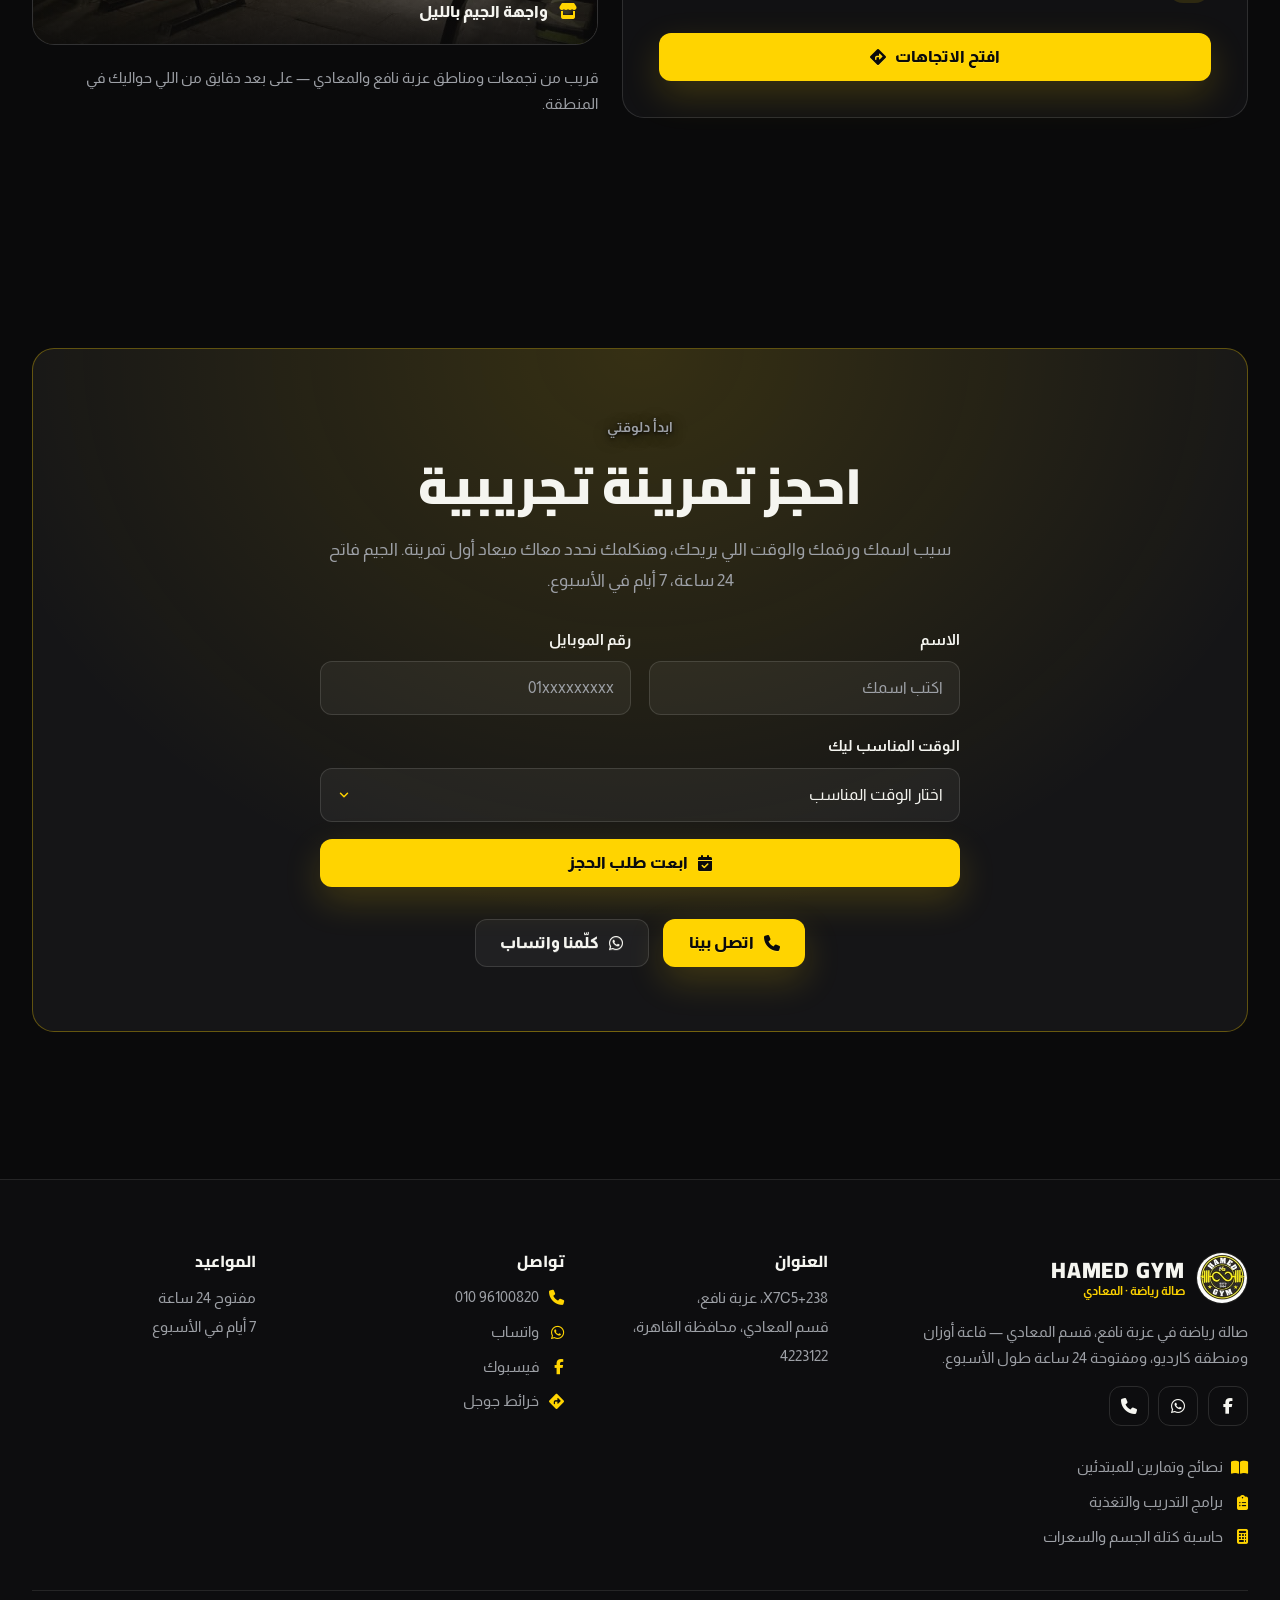
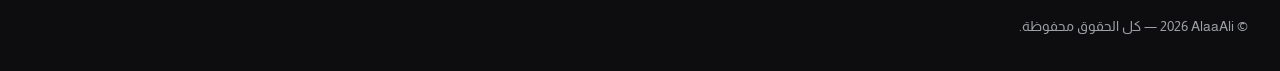
==== commit 92a3e010: "chore: تحديث تقييم جوجل تلقائيًا" ====
--- a/index.html
+++ b/index.html
@@ -2,7 +2,7 @@
 <html lang="ar" dir="rtl" class="scroll-smooth js"><head><script>window.isManagment = "1";</script><script>window.IsManagment = "1";window.APP_PROJECT_ID = "e92ae6b4af1916db12768a7b8a8fb048";window.__CDN_BASE_URL__ = "https:\/\/cdn-cms-s-8-4.f-static.net\/manager\/ai_app_builder\/v3\/assets\/";window.APP_CURRENCIES = {"isActive":false,"currencies":{"EGP":{"code":"EGP","label":"Egypt Pound","symbol":"\u0026#1580;.\u0026#1605;","symbolFirst":true,"rate":1,"isDefault":true}}};window.APP_TAX = {"productsTax":"","regions":[{"id":384735732,"regionName":"Rest of the World","countries":{"REST_WORLD":{}},"tax":{"option":"differentTax","differentTax":{"REST_WORLD":0},"basedOn":"shippingAddress","taxCalAfterShipping":false}}],"countryOptions":[{"code":"REST_WORLD","name":"REST_WORLD","states":[],"requiresState":false}]};window.APP_BUILDER_BASE_PATH = "\/manager\/ai_app_builder\/v3";window.APP_BUILDER_REALTIME_ENABLED = true;</script><link rel="stylesheet" href="assets/cdn-cms-s-8-4.f-static.net/versions/2/system_mini/css/minimize_appBuilder_v3.css" type="text/css" crossorigin="anonymous"><link rel="preconnect" href="https://cdnjs.cloudflare.com"><link rel="dns-prefetch" href="https://images.cdn-files-a.com">
 <!-- Regular Meta Info -->
 <title>Hamed Gym | صالة رياضة في المعادي — مفتوحة 24 ساعة</title>
-<meta name="description" content="Hamed Gym في عزبة نافع بالمعادي: صالة رياضة مفتوحة 24 ساعة بقاعة أوزان ومنطقة كارديو، وتقييم 4.2 من 54 مراجعة على جوجل. اتصل أو...">
+<meta name="description" content="Hamed Gym في عزبة نافع بالمعادي: صالة رياضة مفتوحة 24 ساعة بقاعة أوزان ومنطقة كارديو، وتقييم 4.2 من 56 مراجعة على جوجل. اتصل أو...">
 <meta name="keywords" content="صالة رياضة المعادي Hamed Gym">
 <link rel="canonical" href="https://mralaaali-lang.github.io/hamed-gym/">
 <!-- Favicon -->
@@ -11,19 +11,19 @@
 <!-- Facebook Meta Info -->
 <meta property="og:url" content="https://mralaaali-lang.github.io/hamed-gym/">
 <meta property="og:image" content="https://mralaaali-lang.github.io/hamed-gym/assets/hero.jpg">
-<meta property="og:description" content="Hamed Gym في عزبة نافع بالمعادي: صالة رياضة مفتوحة 24 ساعة بقاعة أوزان ومنطقة كارديو، وتقييم 4.2 من 54 مراجعة على جوجل. اتصل أو...">
+<meta property="og:description" content="Hamed Gym في عزبة نافع بالمعادي: صالة رياضة مفتوحة 24 ساعة بقاعة أوزان ومنطقة كارديو، وتقييم 4.2 من 56 مراجعة على جوجل. اتصل أو...">
 <meta property="og:title" content="Hamed Gym | صالة رياضة في المعادي — مفتوحة 24 ساعة">
 <meta property="og:site_name" content="Hamed Gym | صالة رياضة في المعادي — مفتوحة 24 ساعة">
 <meta property="og:see_also" content="https://hamedgym.com">
 <!-- Google+ Meta Info -->
 <meta itemprop="name" content="Hamed Gym | صالة رياضة في المعادي — مفتوحة 24 ساعة">
-<meta itemprop="description" content="Hamed Gym في عزبة نافع بالمعادي: صالة رياضة مفتوحة 24 ساعة بقاعة أوزان ومنطقة كارديو، وتقييم 4.2 من 54 مراجعة على جوجل. اتصل أو...">
+<meta itemprop="description" content="Hamed Gym في عزبة نافع بالمعادي: صالة رياضة مفتوحة 24 ساعة بقاعة أوزان ومنطقة كارديو، وتقييم 4.2 من 56 مراجعة على جوجل. اتصل أو...">
 <meta itemprop="image" content="assets/files.cdn-files-a.com/uploads/12644054/normal_6af80e34e3633.jpg">
 <!-- Twitter Meta Info -->
 <meta name="twitter:card" content="summary_large_image">
 <meta name="twitter:url" content="https://hamedgym.com/">
 <meta name="twitter:title" content="Hamed Gym | صالة رياضة في المعادي — مفتوحة 24 ساعة">
-<meta name="twitter:description" content="Hamed Gym في عزبة نافع بالمعادي: صالة رياضة مفتوحة 24 ساعة بقاعة أوزان ومنطقة كارديو، وتقييم 4.2 من 54 مراجعة على جوجل. اتصل أو...">
+<meta name="twitter:description" content="Hamed Gym في عزبة نافع بالمعادي: صالة رياضة مفتوحة 24 ساعة بقاعة أوزان ومنطقة كارديو، وتقييم 4.2 من 56 مراجعة على جوجل. اتصل أو...">
 <meta name="twitter:image" content="assets/files.cdn-files-a.com/uploads/12644054/normal_6af80e34e3633.jpg">
 
     <!-- Explain: Shared head content with fonts, Tailwind, daisyUI, and app CSS. -->
@@ -203,7 +203,7 @@
                             <i class="fa-solid fa-star"></i>
                             <i class="fa-solid fa-star-half-stroke"></i>
                         </span>
-                        <span><span class="num">4.2</span> من <span class="num">5</span> · <span class="num">54</span> مراجعة</span>
+                        <span><span class="num">4.2</span> من <span class="num">5</span> · <span class="num">56</span> مراجعة</span>
                     </span>
                     <span class="hero__badge">
                         <span class="hero__live"><span class="hero__dot" aria-hidden="true"></span> مفتوح 24 ساعة · 7 أيام</span>
@@ -257,7 +257,7 @@
                 <span class="stat__label">تقييم على جوجل</span>
             </li>
                         <li class="stat">
-                <span class="stat__num num">54</span>
+                <span class="stat__num num">56</span>
                 <span class="stat__label">مراجعة من الزوار</span>
             </li>
                         <li class="stat">
@@ -603,7 +603,7 @@
                         <i class="fa-solid fa-star"></i>
                         <i class="fa-solid fa-star-half-stroke"></i>
                     </span>
-                    <p class="review-score__meta"><span class="num">54</span> مراجعة على جوجل</p>
+                    <p class="review-score__meta"><span class="num">56</span> مراجعة على جوجل</p>
                 </div>
             </div>
             <div class="review-copy">
